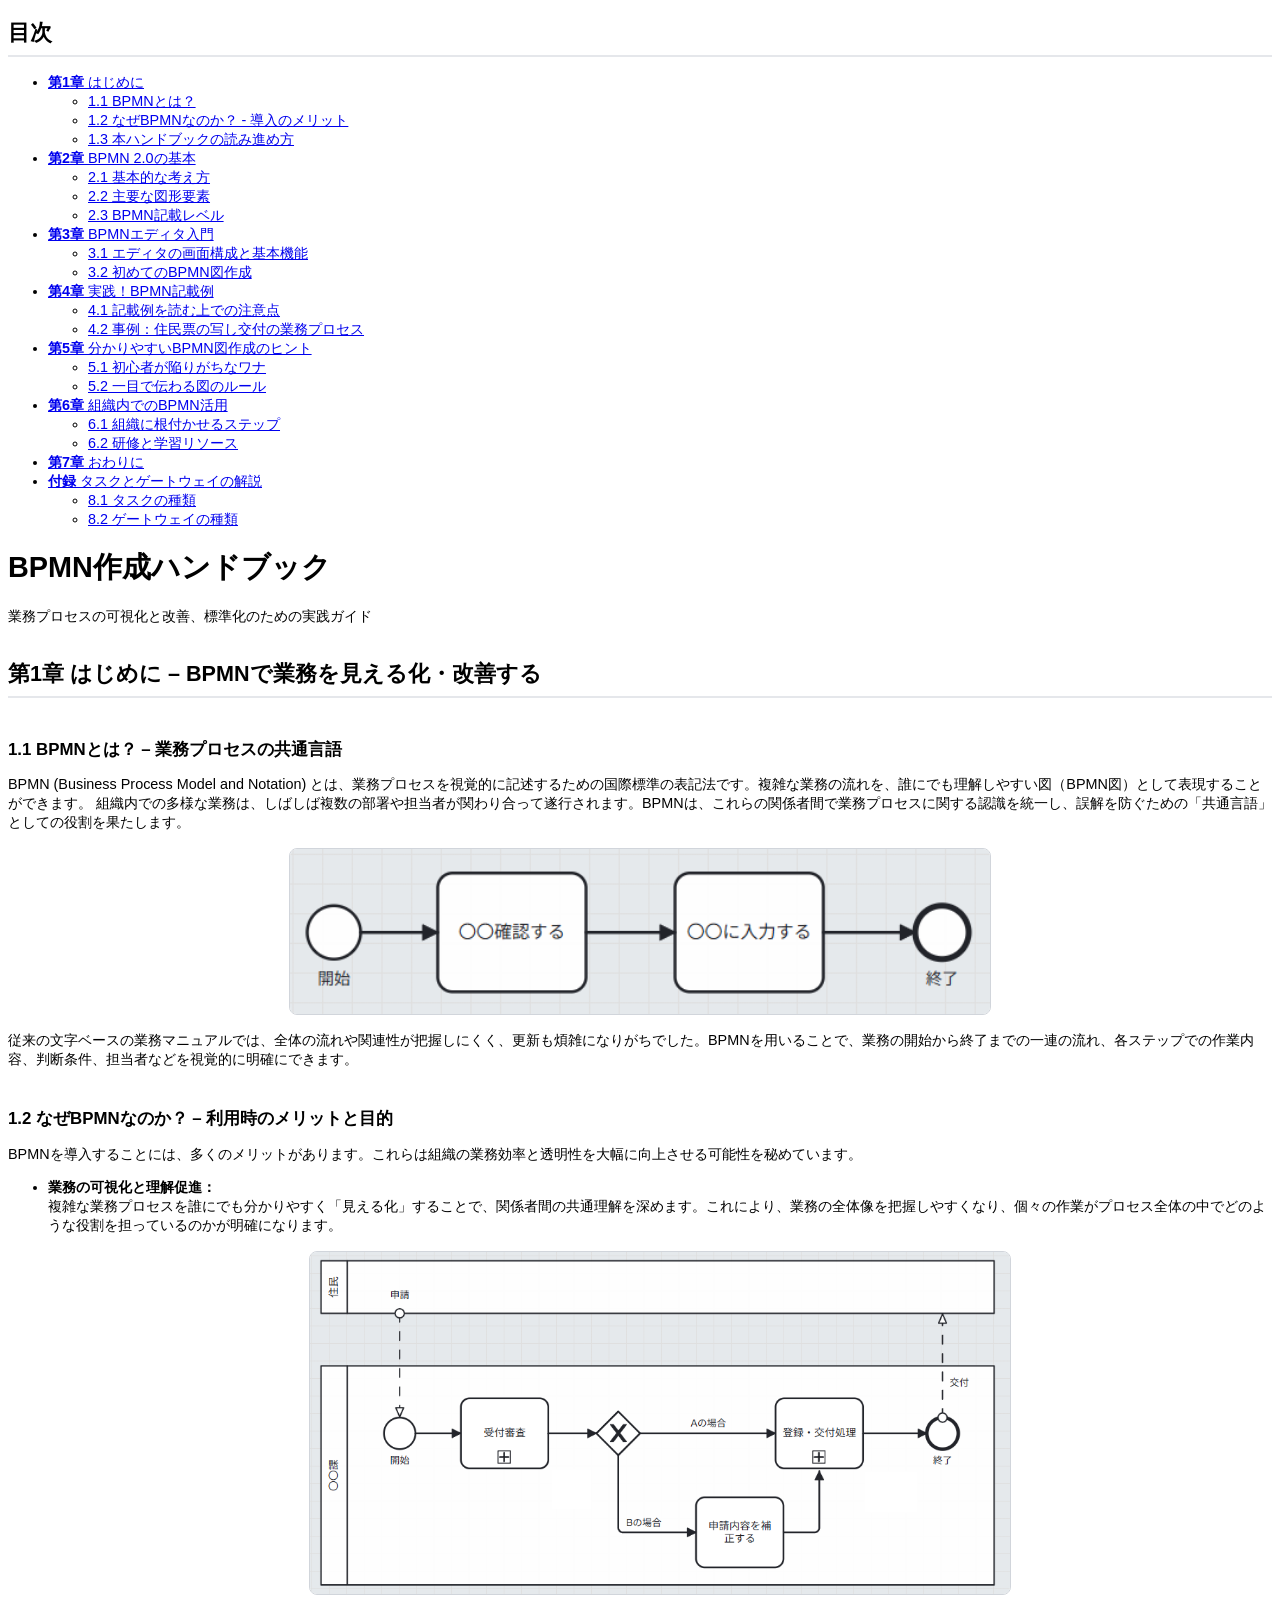
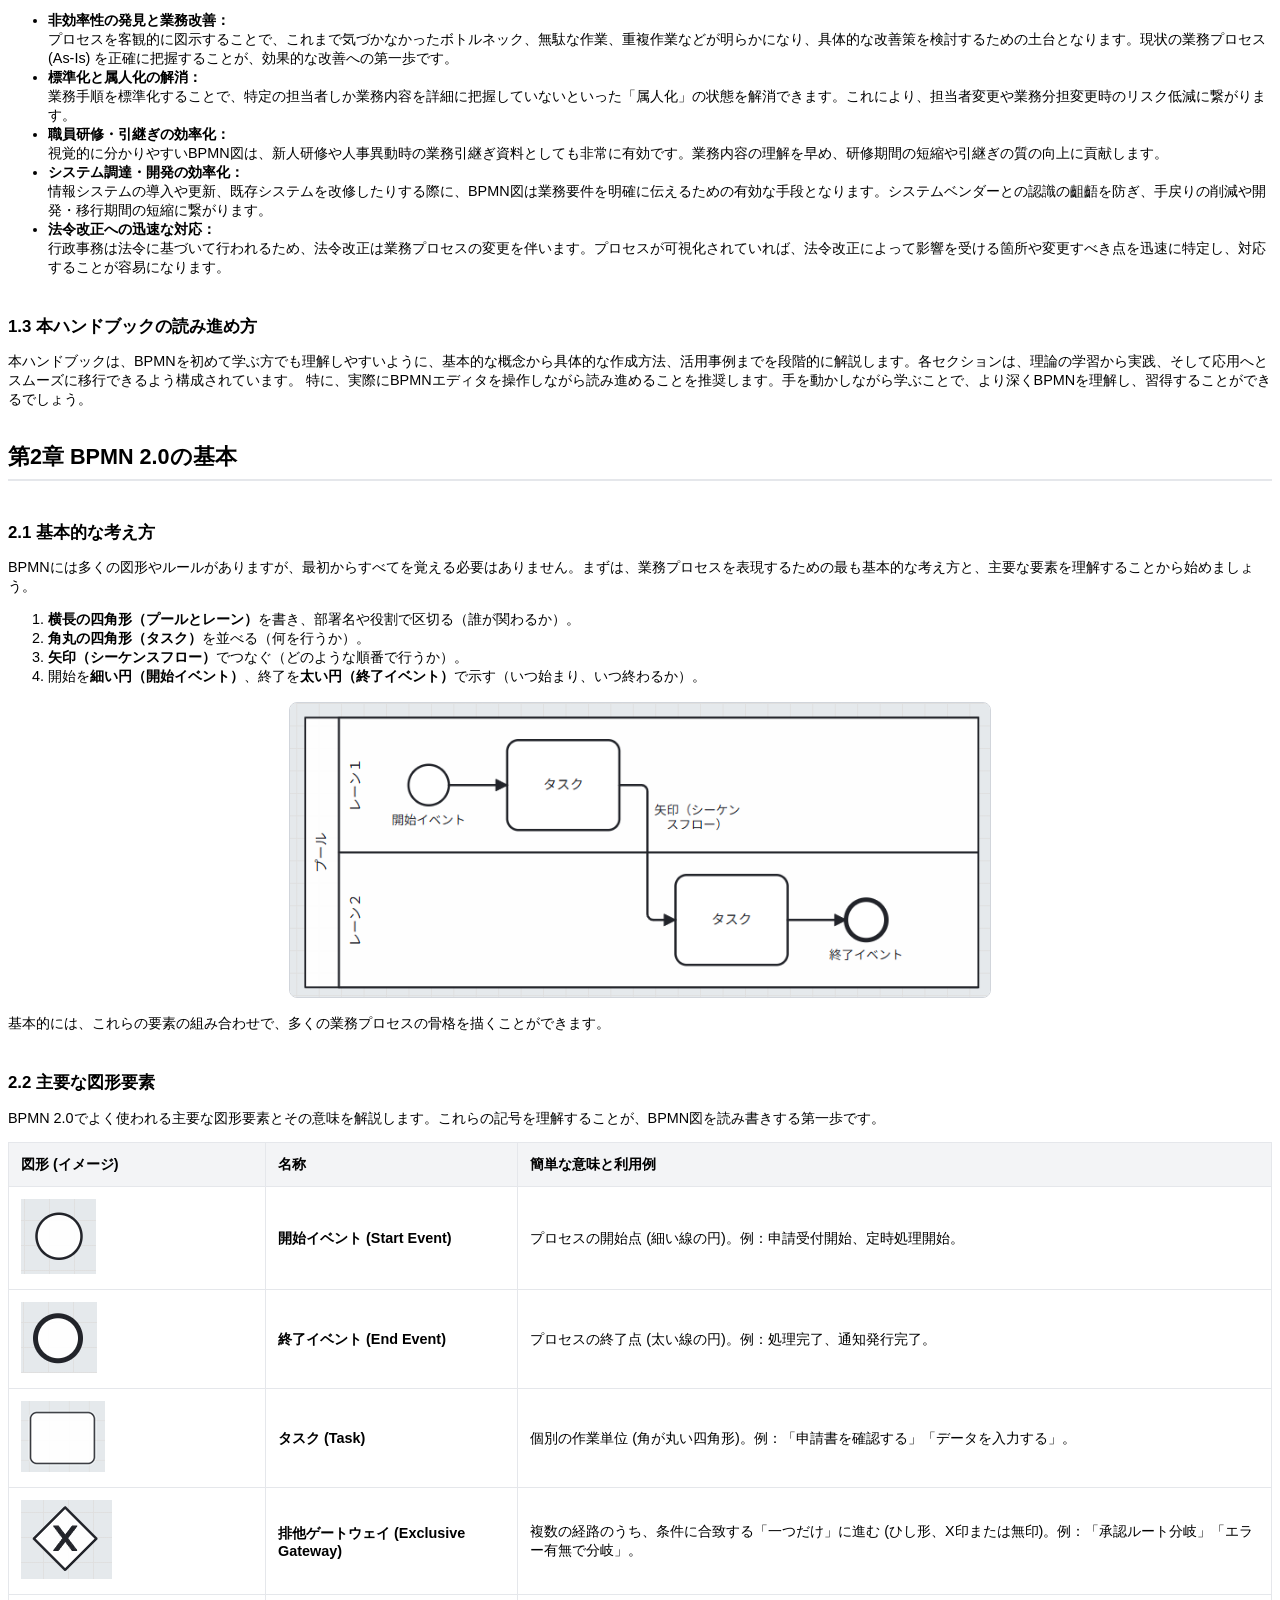
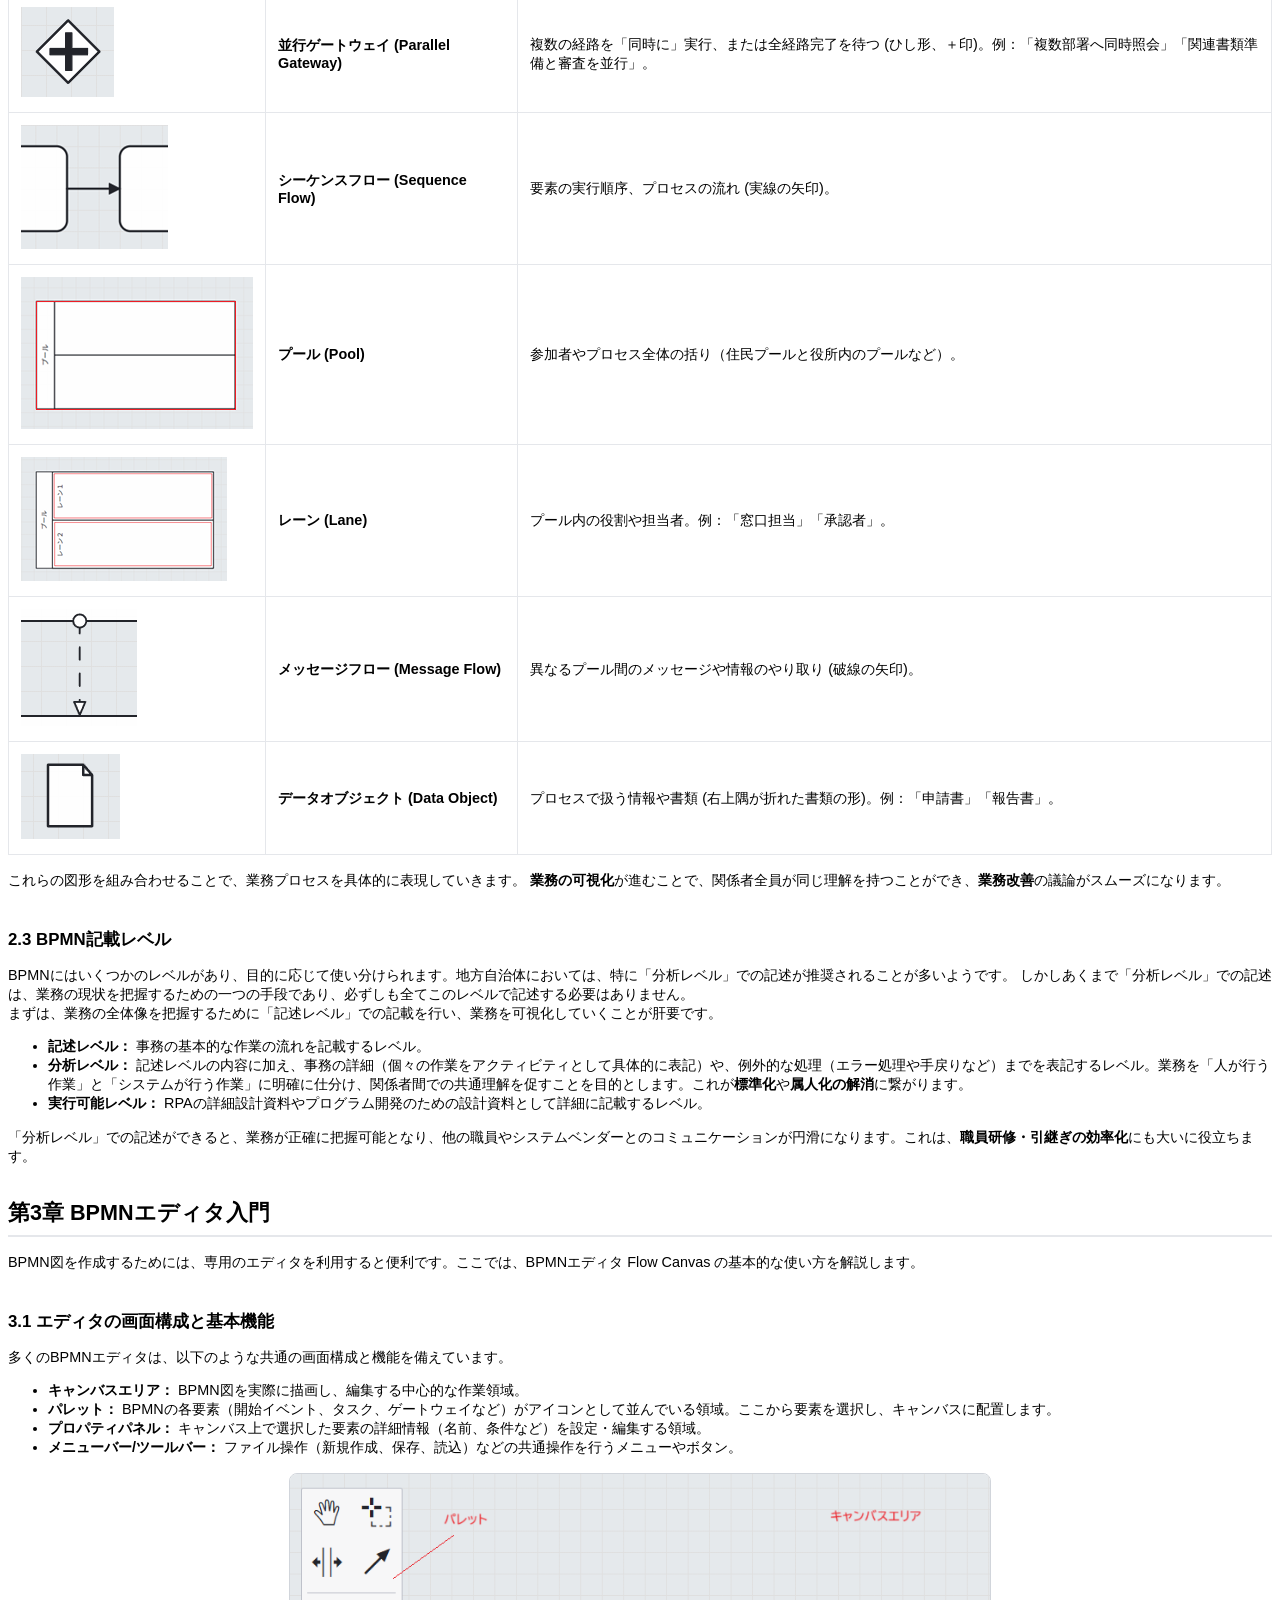
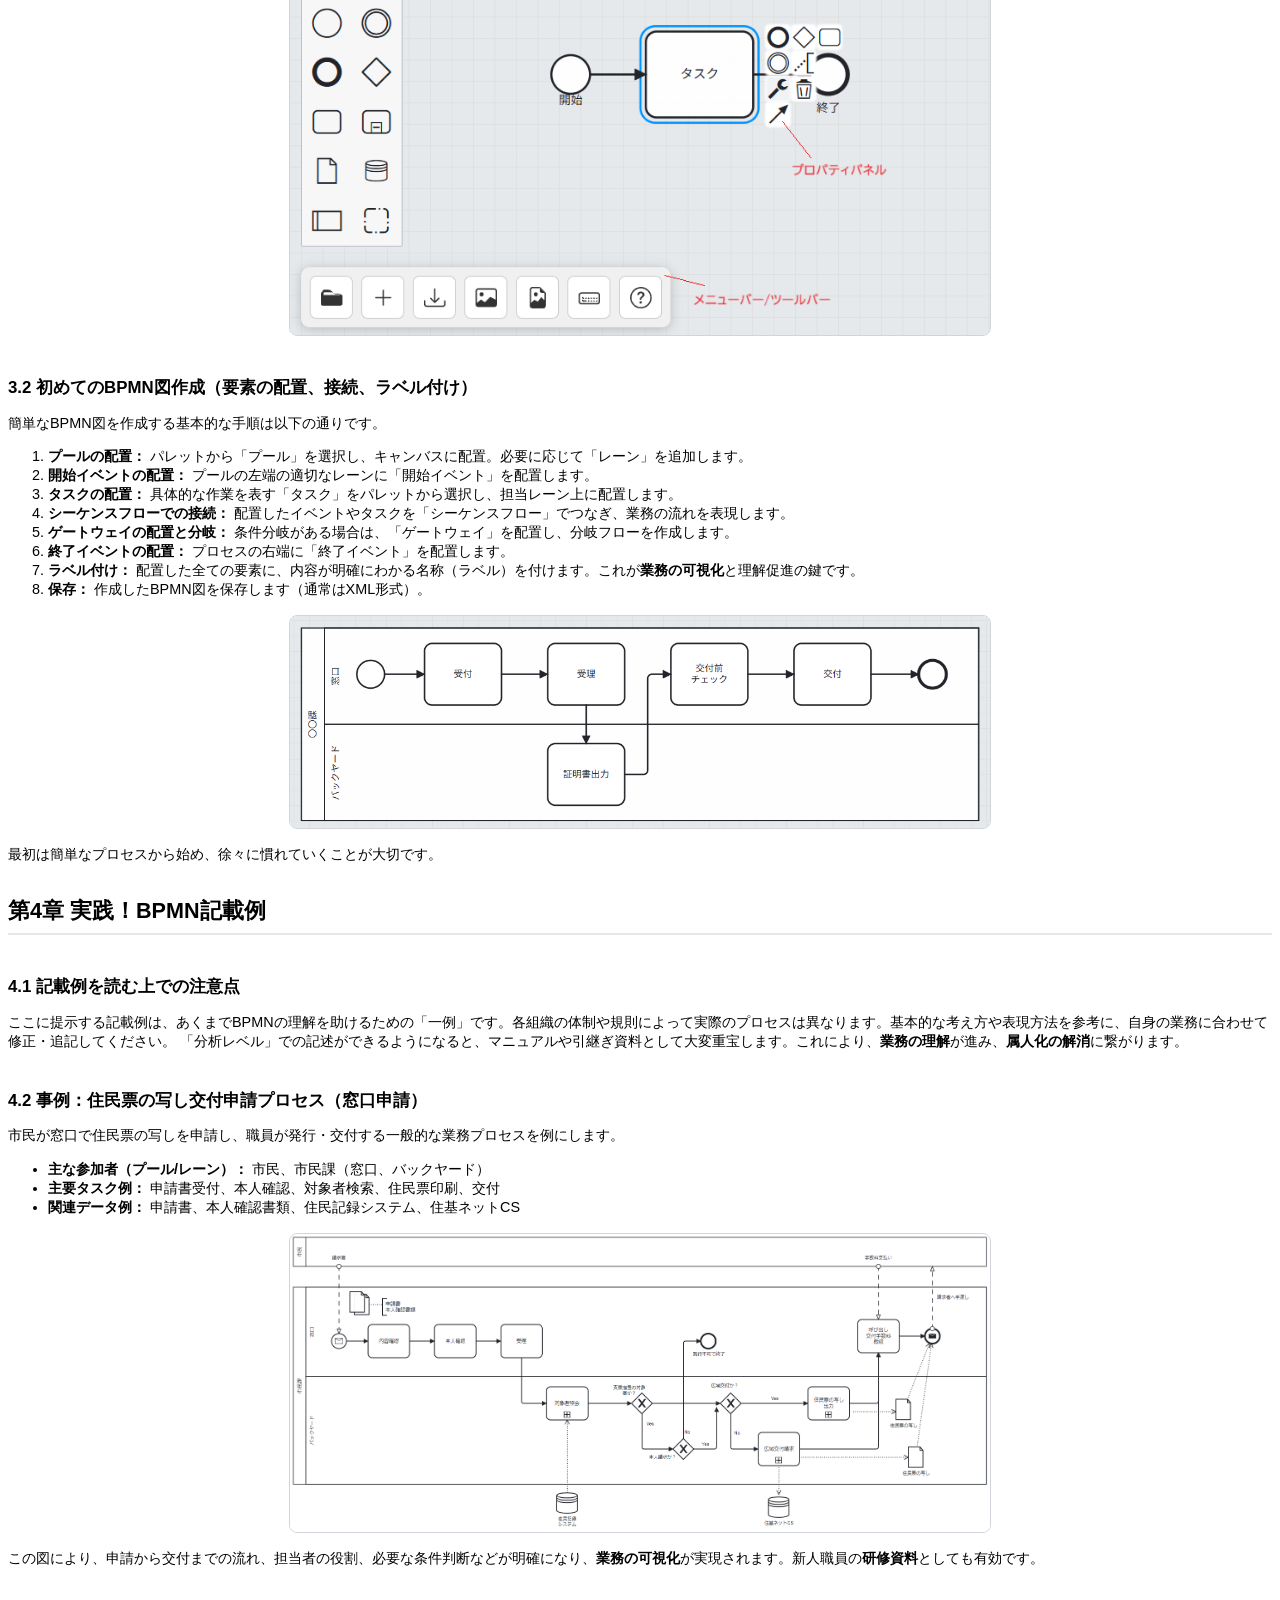
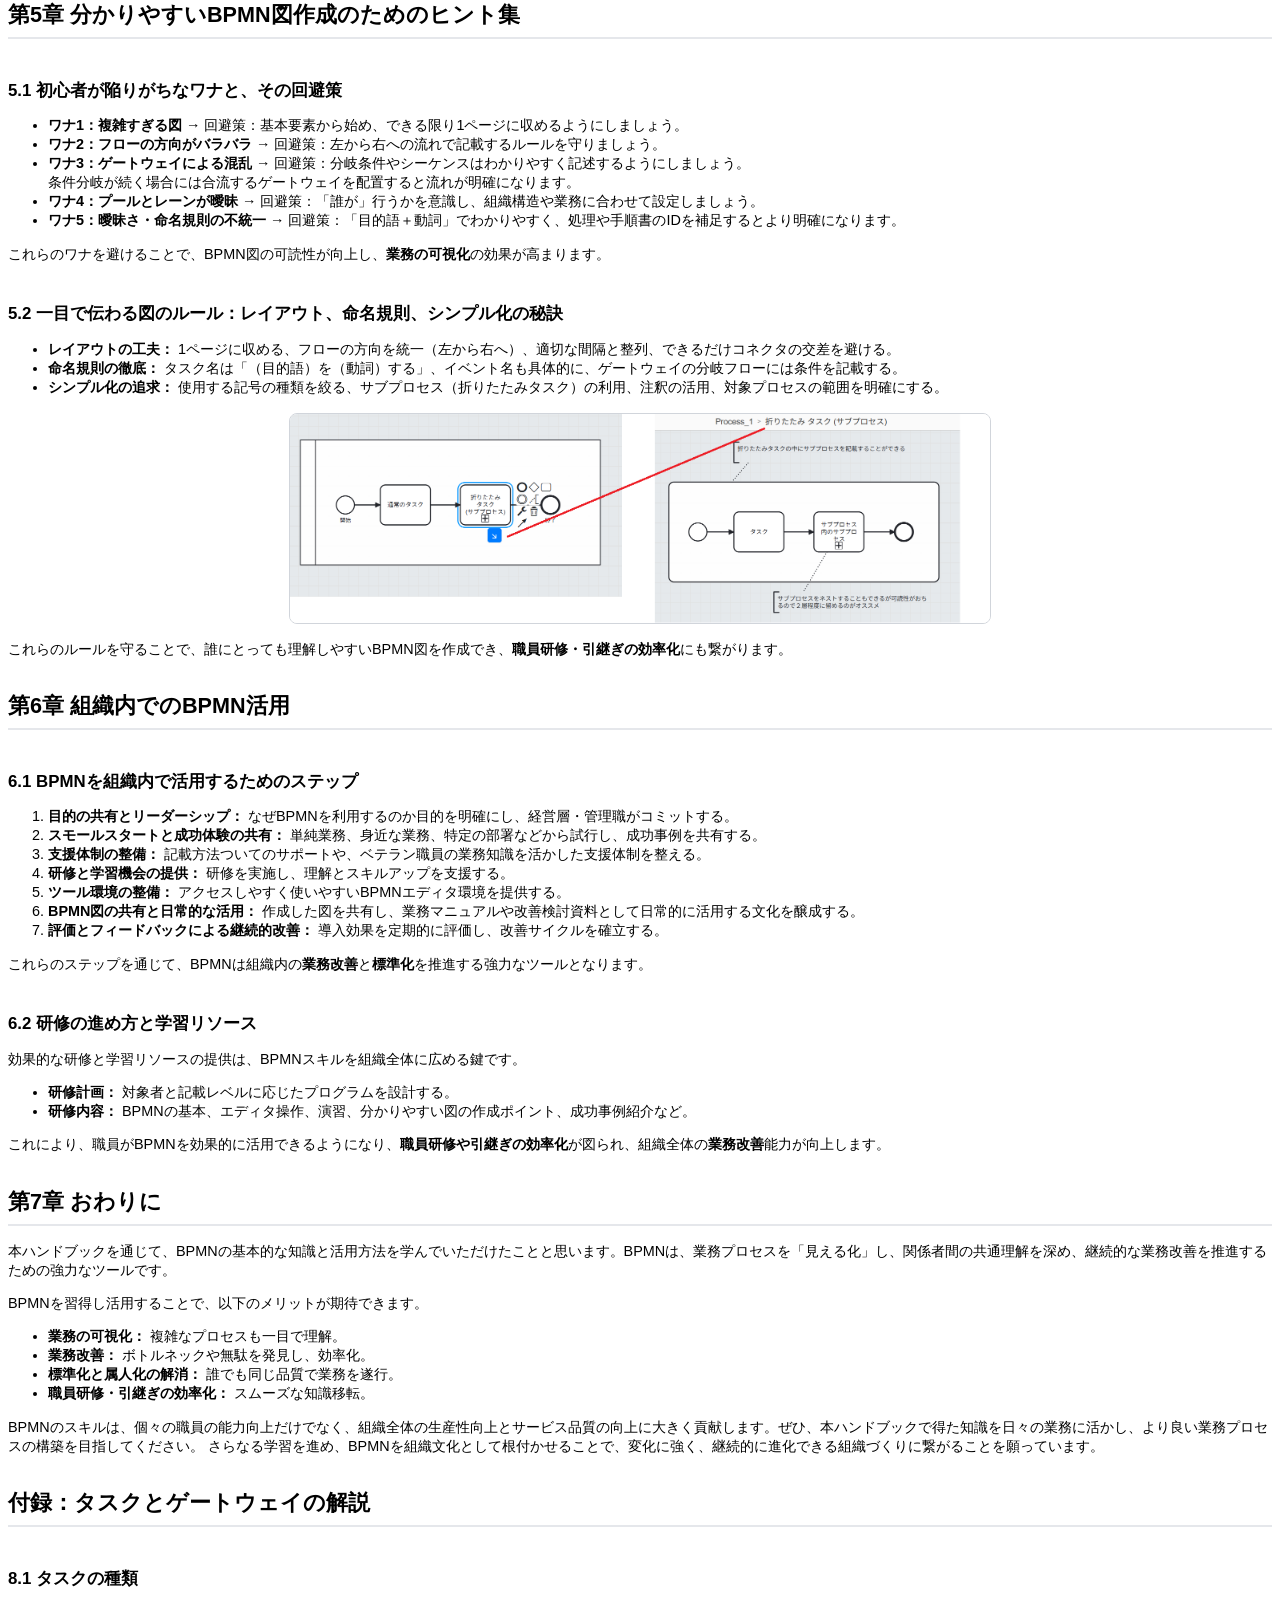
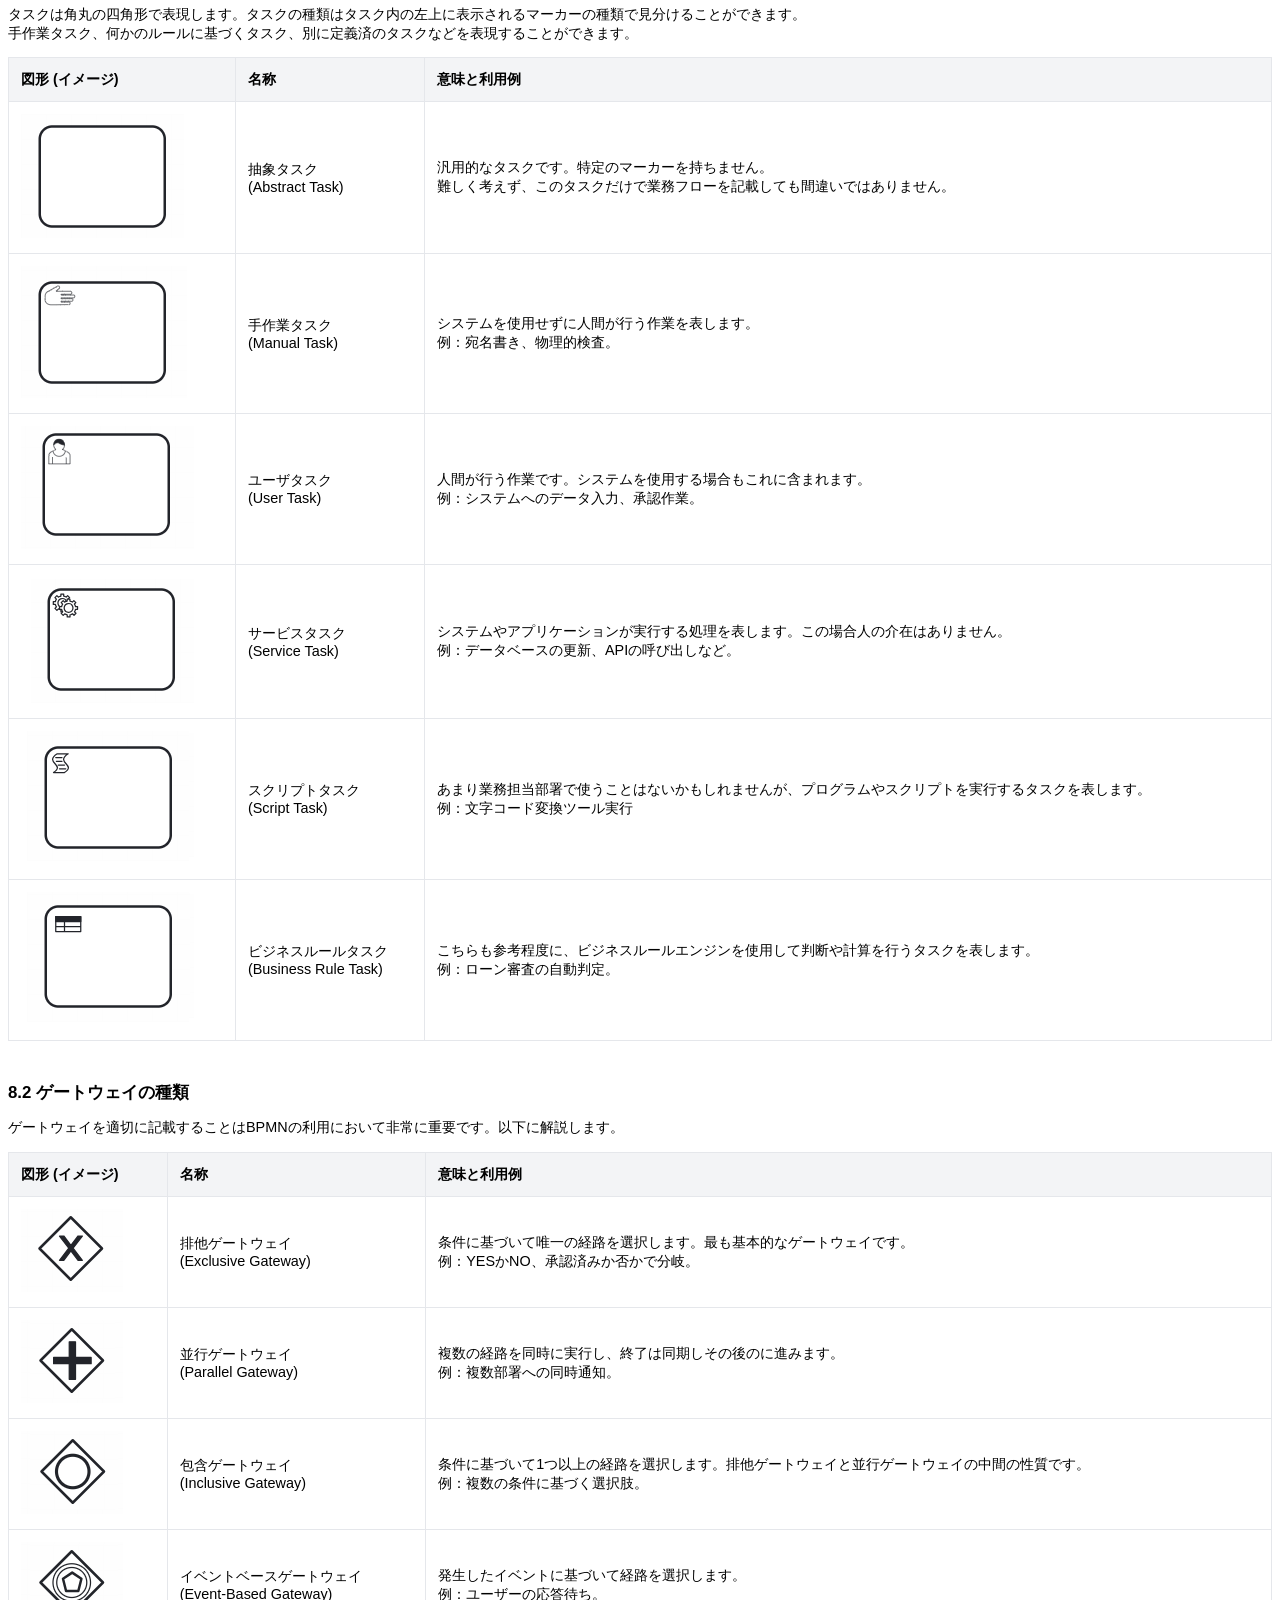
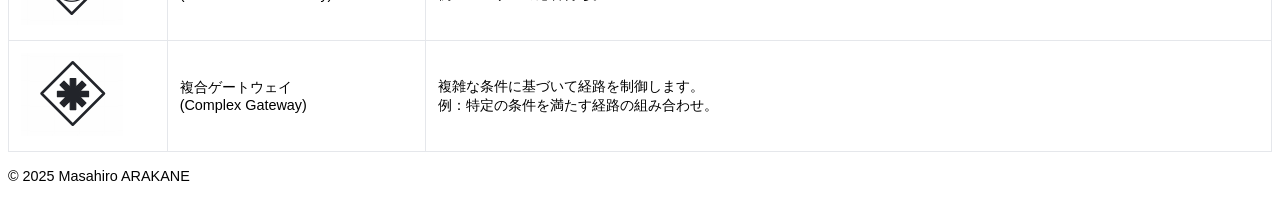
==== learn-bpmn.html @ e088ca93 "updated 画像追加" ====
<!DOCTYPE html>
<html lang="ja">
  <head>
    <meta charset="UTF-8" />
    <meta name="viewport" content="width=device-width, initial-scale=1.0" />
    <title>BPMN作成ハンドブック - 業務改善のための実践ガイド</title>
    <script src="./lib/tailwind.js"></script>
    <style>
      body {
        font-size: .9rem;
        font-family: "Inter", sans-serif;
        scroll-behavior: smooth;
      }
      .toc a {
        transition: all 0.3s ease;
      }
      .toc a:hover {
        color: #3b82f6; /* Tailwind blue-500 */
        transform: translateX(4px);
      }
      .content-section {
        padding-top: 60px; /* Adjust based on fixed header height if any */
        margin-top: -60px; /* Negative margin to offset padding for anchor links */
      }
      h2 {
        border-bottom: 2px solid #e5e7eb; /* Tailwind gray-200 */
        padding-bottom: 0.5rem;
        margin-bottom: 1rem;
      }
      h3 {
        margin-top: 1.5rem;
        margin-bottom: 0.75rem;
      }
      .bpmn-diagram {
        width: 100%;
        max-width: 700px;
        border: 1px solid #d1d5db; /* Tailwind gray-300 */
        border-radius: 0.5rem;
        margin: 1rem auto;
        display: block;
        background-color: #f9fafb; /* Tailwind gray-50 */
      }
      table {
        width: 100%;
        border-collapse: collapse;
        margin-bottom: 1rem;
      }
      th,
      td {
        border: 1px solid #e5e7eb; /* Tailwind gray-200 */
        padding: 0.75rem;
        text-align: left;
      }
      th {
        background-color: #f3f4f6; /* Tailwind gray-100 */
      }
      /* Responsive TOC for smaller screens */
      @media (max-width: 768px) {
        .toc-container {
          position: static;
          width: 100%;
          height: auto;
          max-height: 300px; /* Limit height on small screens */
          overflow-y: auto;
          margin-bottom: 1.5rem;
        }
        .main-content-container {
          margin-left: 0;
        }
        .flex-container {
          flex-direction: column;
        }
      }
    </style>
  </head>
  <body class="bg-gray-100 text-gray-800">
    <div class="flex flex-container min-h-screen">
      <nav
        class="toc-container w-full md:w-1/4 bg-white p-6 shadow-lg fixed top-0 left-0 h-full overflow-y-auto toc"
      >
        <h2 class="text-2xl font-semibold mb-6 text-blue-600">目次</h2>
        <ul class="space-y-2">
          <li>
            <a
              href="#section1"
              class="text-gray-700 hover:text-blue-500 block py-1"
              ><strong>第1章</strong> はじめに</a
            >
            <ul class="ml-4 mt-1 space-y-1">
              <li>
                <a
                  href="#section1-1"
                  class="text-sm text-gray-600 hover:text-blue-500 block py-0.5"
                  >1.1 BPMNとは？</a
                >
              </li>
              <li>
                <a
                  href="#section1-2"
                  class="text-sm text-gray-600 hover:text-blue-500 block py-0.5"
                  >1.2 なぜBPMNなのか？ - 導入のメリット</a
                >
              </li>
              <li>
                <a
                  href="#section1-3"
                  class="text-sm text-gray-600 hover:text-blue-500 block py-0.5"
                  >1.3 本ハンドブックの読み進め方</a
                >
              </li>
            </ul>
          </li>
          <li>
            <a
              href="#section2"
              class="text-gray-700 hover:text-blue-500 block py-1"
              ><strong>第2章</strong> BPMN 2.0の基本</a
            >
            <ul class="ml-4 mt-1 space-y-1">
              <li>
                <a
                  href="#section2-1"
                  class="text-sm text-gray-600 hover:text-blue-500 block py-0.5"
                  >2.1 基本的な考え方</a
                >
              </li>
              <li>
                <a
                  href="#section2-2"
                  class="text-sm text-gray-600 hover:text-blue-500 block py-0.5"
                  >2.2 主要な図形要素</a
                >
              </li>
              <li>
                <a
                  href="#section2-3"
                  class="text-sm text-gray-600 hover:text-blue-500 block py-0.5"
                  >2.3 BPMN記載レベル</a
                >
              </li>
            </ul>
          </li>
          <li>
            <a
              href="#section3"
              class="text-gray-700 hover:text-blue-500 block py-1"
              ><strong>第3章</strong> BPMNエディタ入門</a
            >
            <ul class="ml-4 mt-1 space-y-1">
              <li>
                <a
                  href="#section3-1"
                  class="text-sm text-gray-600 hover:text-blue-500 block py-0.5"
                  >3.1 エディタの画面構成と基本機能</a
                >
              </li>
              <li>
                <a
                  href="#section3-2"
                  class="text-sm text-gray-600 hover:text-blue-500 block py-0.5"
                  >3.2 初めてのBPMN図作成</a
                >
              </li>
            </ul>
          </li>
          <li>
            <a
              href="#section4"
              class="text-gray-700 hover:text-blue-500 block py-1"
              ><strong>第4章</strong> 実践！BPMN記載例</a
            >
            <ul class="ml-4 mt-1 space-y-1">
              <li>
                <a
                  href="#section4-1"
                  class="text-sm text-gray-600 hover:text-blue-500 block py-0.5"
                  >4.1 記載例を読む上での注意点</a
                >
              </li>
              <li>
                <a
                  href="#section4-2"
                  class="text-sm text-gray-600 hover:text-blue-500 block py-0.5"
                  >4.2 事例：住民票の写し交付の業務プロセス</a
                >
              </li>
            </ul>
          </li>
          <li>
            <a
              href="#section5"
              class="text-gray-700 hover:text-blue-500 block py-1"
              ><strong>第5章</strong> 分かりやすいBPMN図作成のヒント</a
            >
            <ul class="ml-4 mt-1 space-y-1">
              <li>
                <a
                  href="#section5-1"
                  class="text-sm text-gray-600 hover:text-blue-500 block py-0.5"
                  >5.1 初心者が陥りがちなワナ</a
                >
              </li>
              <li>
                <a
                  href="#section5-2"
                  class="text-sm text-gray-600 hover:text-blue-500 block py-0.5"
                  >5.2 一目で伝わる図のルール</a
                >
              </li>
            </ul>
          </li>
          <li>
            <a
              href="#section6"
              class="text-gray-700 hover:text-blue-500 block py-1"
              ><strong>第6章</strong> 組織内でのBPMN活用</a
            >
            <ul class="ml-4 mt-1 space-y-1">
              <li>
                <a
                  href="#section6-1"
                  class="text-sm text-gray-600 hover:text-blue-500 block py-0.5"
                  >6.1 組織に根付かせるステップ</a
                >
              </li>
              <li>
                <a
                  href="#section6-2"
                  class="text-sm text-gray-600 hover:text-blue-500 block py-0.5"
                  >6.2 研修と学習リソース</a
                >
              </li>
            </ul>
          </li>
          <li>
            <a
              href="#section7"
              class="text-gray-700 hover:text-blue-500 block py-1"
              ><strong>第7章</strong> おわりに</a
            >
          </li>
          <li>
            <a
              href="#section8"
              class="text-gray-700 hover:text-blue-500 block py-1"
              ><strong>付録</strong> タスクとゲートウェイの解説</a
            >
            <ul class="ml-4 mt-1 space-y-1">
              <li>
                <a
                  href="#section8-1"
                  class="text-sm text-gray-600 hover:text-blue-500 block py-0.5"
                  >8.1 タスクの種類</a
                >
              </li>
              <li>
                <a
                  href="#section8-2"
                  class="text-sm text-gray-600 hover:text-blue-500 block py-0.5"
                  >8.2 ゲートウェイの種類</a
                >
              </li>

          </li>
        </ul>
      </nav>

      <main
        class="main-content-container md:ml-[25%] flex-1 p-8 pt-10 md:pt-8 bg-gray-50"
      >
        <header class="mb-10">
          <h1 class="text-4xl font-bold text-blue-700">BPMN作成ハンドブック</h1>
          <p class="text-lg text-gray-600 mt-2">
            業務プロセスの可視化と改善、標準化のための実践ガイド
          </p>
        </header>

        <section id="section1" class="content-section mb-12">
          <h2 class="text-3xl font-semibold text-gray-700">
            第1章 はじめに – BPMNで業務を見える化・改善する
          </h2>
          <div id="section1-1" class="content-section mt-6">
            <h3 class="text-2xl font-medium text-gray-700">
              1.1 BPMNとは？ – 業務プロセスの共通言語
            </h3>
            <p class="mt-2 leading-relaxed">
              BPMN (Business Process Model and Notation)
              とは、業務プロセスを視覚的に記述するための国際標準の表記法です。複雑な業務の流れを、誰にでも理解しやすい図（BPMN図）として表現することができます。
              組織内での多様な業務は、しばしば複数の部署や担当者が関わり合って遂行されます。BPMNは、これらの関係者間で業務プロセスに関する認識を統一し、誤解を防ぐための「共通言語」としての役割を果たします。
            </p>
            <img
              src="./images/1.1.png"
              alt="BPMNの概念図"
              class="bpmn-diagram my-4"
            />
            <p class="mt-2 leading-relaxed">
              従来の文字ベースの業務マニュアルでは、全体の流れや関連性が把握しにくく、更新も煩雑になりがちでした。BPMNを用いることで、業務の開始から終了までの一連の流れ、各ステップでの作業内容、判断条件、担当者などを視覚的に明確にできます。
            </p>
          </div>

          <div id="section1-2" class="content-section mt-8">
            <h3 class="text-2xl font-medium text-gray-700">
              1.2 なぜBPMNなのか？ – 利用時のメリットと目的
            </h3>
            <p class="mt-2 leading-relaxed">
              BPMNを導入することには、多くのメリットがあります。これらは組織の業務効率と透明性を大幅に向上させる可能性を秘めています。
            </p>
            <ul class="list-disc list-inside mt-4 space-y-3 pl-4">
              <li>
                <strong class="text-blue-600">業務の可視化と理解促進：</strong
                ><br />
                複雑な業務プロセスを誰にでも分かりやすく「見える化」することで、関係者間の共通理解を深めます。これにより、業務の全体像を把握しやすくなり、個々の作業がプロセス全体の中でどのような役割を担っているのかが明確になります。
                <img
                  src="./images/1.2.png"
                  alt="業務の可視化イメージ図"
                  class="bpmn-diagram my-3"
                />
              </li>
              <li>
                <strong class="text-blue-600">非効率性の発見と業務改善：</strong
                ><br />
                プロセスを客観的に図示することで、これまで気づかなかったボトルネック、無駄な作業、重複作業などが明らかになり、具体的な改善策を検討するための土台となります。現状の業務プロセス
                (As-Is) を正確に把握することが、効果的な改善への第一歩です。
              </li>
              <li>
                <strong class="text-blue-600">標準化と属人化の解消：</strong
                ><br />
                業務手順を標準化することで、特定の担当者しか業務内容を詳細に把握していないといった「属人化」の状態を解消できます。これにより、担当者変更や業務分担変更時のリスク低減に繋がります。
              </li>
              <li>
                <strong class="text-blue-600">職員研修・引継ぎの効率化：</strong
                ><br />
                視覚的に分かりやすいBPMN図は、新人研修や人事異動時の業務引継ぎ資料としても非常に有効です。業務内容の理解を早め、研修期間の短縮や引継ぎの質の向上に貢献します。
              </li>
              <li>
                <strong class="text-blue-600"
                  >システム調達・開発の効率化：</strong
                ><br />
                情報システムの導入や更新、既存システムを改修したりする際に、BPMN図は業務要件を明確に伝えるための有効な手段となります。システムベンダーとの認識の齟齬を防ぎ、手戻りの削減や開発・移行期間の短縮に繋がります。
              </li>
              <li>
                <strong class="text-blue-600">法令改正への迅速な対応：</strong
                ><br />
                行政事務は法令に基づいて行われるため、法令改正は業務プロセスの変更を伴います。プロセスが可視化されていれば、法令改正によって影響を受ける箇所や変更すべき点を迅速に特定し、対応することが容易になります。
              </li>
            </ul>
          </div>

          <div id="section1-3" class="content-section mt-8">
            <h3 class="text-2xl font-medium text-gray-700">
              1.3 本ハンドブックの読み進め方
            </h3>
            <p class="mt-2 leading-relaxed">
              本ハンドブックは、BPMNを初めて学ぶ方でも理解しやすいように、基本的な概念から具体的な作成方法、活用事例までを段階的に解説します。各セクションは、理論の学習から実践、そして応用へとスムーズに移行できるよう構成されています。
              特に、実際にBPMNエディタを操作しながら読み進めることを推奨します。手を動かしながら学ぶことで、より深くBPMNを理解し、習得することができるでしょう。
            </p>
          </div>
        </section>

        <section id="section2" class="content-section mb-12">
          <h2 class="text-3xl font-semibold text-gray-700">
            第2章 BPMN 2.0の基本
          </h2>
          <div id="section2-1" class="content-section mt-6">
            <h3 class="text-2xl font-medium text-gray-700">
              2.1 基本的な考え方
            </h3>
            <p class="mt-2 leading-relaxed">
              BPMNには多くの図形やルールがありますが、最初からすべてを覚える必要はありません。まずは、業務プロセスを表現するための最も基本的な考え方と、主要な要素を理解することから始めましょう。
            </p>
            <ol class="list-decimal list-inside mt-4 space-y-2 pl-4">
              <li>
                <strong>横長の四角形（プールとレーン）</strong
                >を書き、部署名や役割で区切る（誰が関わるか）。
              </li>
              <li>
                <strong>角丸の四角形（タスク）</strong>を並べる（何を行うか）。
              </li>
              <li>
                <strong>矢印（シーケンスフロー）</strong
                >でつなぐ（どのような順番で行うか）。
              </li>
              <li>
                開始を<strong>細い円（開始イベント）</strong>、終了を<strong>太い円（終了イベント）</strong>で示す（いつ始まり、いつ終わるか）。
              </li>
            </ol>
            <img
              src="./images/2.1.png"
              alt="BPMN基本4要素"
              class="bpmn-diagram my-4"
            />
            <p class="mt-2 leading-relaxed">
              基本的には、これらの要素の組み合わせで、多くの業務プロセスの骨格を描くことができます。
            </p>
          </div>

          <div id="section2-2" class="content-section mt-8">
            <h3 class="text-2xl font-medium text-gray-700">
              2.2 主要な図形要素
            </h3>
            <p class="mt-2 leading-relaxed">
              BPMN
              2.0でよく使われる主要な図形要素とその意味を解説します。これらの記号を理解することが、BPMN図を読み書きする第一歩です。
            </p>
            <div class="overflow-x-auto mt-4">
              <table class="min-w-full">
                <thead class="bg-gray-200">
                  <tr>
                    <th class="px-4 py-2 text-left">図形 (イメージ)</th>
                    <th class="px-4 py-2 text-left">名称</th>
                    <th class="px-4 py-2 text-left">簡単な意味と利用例</th>
                  </tr>
                </thead>
                <tbody>
                  <tr>
                    <td class="border px-4 py-2">
                      <img src="./images/2.2_start.png" alt="開始イベント" />
                    </td>
                    <td class="border px-4 py-2">
                      <strong>開始イベント (Start Event)</strong>
                    </td>
                    <td class="border px-4 py-2">
                      プロセスの開始点
                      (細い線の円)。例：申請受付開始、定時処理開始。
                    </td>
                  </tr>
                  <tr>
                    <td class="border px-4 py-2">
                      <img src="./images/2.2_end.png" alt="終了イベント" />
                    </td>
                    <td class="border px-4 py-2">
                      <strong>終了イベント (End Event)</strong>
                    </td>
                    <td class="border px-4 py-2">
                      プロセスの終了点
                      (太い線の円)。例：処理完了、通知発行完了。
                    </td>
                  </tr>
                  <tr>
                    <td class="border px-4 py-2">
                      <img src="./images/2.2_task.png" alt="タスク" />
                    </td>
                    <td class="border px-4 py-2">
                      <strong>タスク (Task)</strong>
                    </td>
                    <td class="border px-4 py-2">
                      個別の作業単位
                      (角が丸い四角形)。例：「申請書を確認する」「データを入力する」。
                    </td>
                  </tr>
                  <tr>
                    <td class="border px-4 py-2">
                      <img
                        src="./images/2.2_xor.png"
                        alt="排他的ゲートウェイ"
                      />
                    </td>
                    <td class="border px-4 py-2">
                      <strong>排他ゲートウェイ (Exclusive Gateway)</strong>
                    </td>
                    <td class="border px-4 py-2">
                      複数の経路のうち、条件に合致する「一つだけ」に進む
                      (ひし形、X印または無印)。例：「承認ルート分岐」「エラー有無で分岐」。
                    </td>
                  </tr>
                  <tr>
                    <td class="border px-4 py-2">
                      <img src="./images/2.2_and.png" alt="並行ゲートウェイ" />
                    </td>
                    <td class="border px-4 py-2">
                      <strong>並行ゲートウェイ (Parallel Gateway)</strong>
                    </td>
                    <td class="border px-4 py-2">
                      複数の経路を「同時に」実行、または全経路完了を待つ
                      (ひし形、＋印)。例：「複数部署へ同時照会」「関連書類準備と審査を並行」。
                    </td>
                  </tr>
                  <tr>
                    <td class="border px-4 py-2">
                      <img
                        src="./images/2.2_arrow.png"
                        alt="シーケンスフロー"
                      />
                    </td>
                    <td class="border px-4 py-2">
                      <strong>シーケンスフロー (Sequence Flow)</strong>
                    </td>
                    <td class="border px-4 py-2">
                      要素の実行順序、プロセスの流れ (実線の矢印)。
                    </td>
                  </tr>
                  <tr>
                    <td class="border px-4 py-2">
                      <img src="./images/2.2_pool.png" alt="プール" />
                    </td>
                    <td class="border px-4 py-2">
                      <strong>プール (Pool)</strong>
                    </td>
                    <td class="border px-4 py-2">
                      参加者やプロセス全体の括り（住民プールと役所内のプールなど）。
                    </td>
                  </tr>
                  <tr>
                    <td class="border px-4 py-2">
                      <img src="./images/2.2_lane.png" alt="レーン" />
                    </td>
                    <td class="border px-4 py-2">
                      <strong>レーン (Lane)</strong>
                    </td>
                    <td class="border px-4 py-2">
                      プール内の役割や担当者。例：「窓口担当」「承認者」。
                    </td>
                  </tr>
                  <tr>
                    <td class="border px-4 py-2">
                      <img
                        src="./images/2.2_message-flow.png"
                        alt="メッセージフロー"
                      />
                    </td>
                    <td class="border px-4 py-2">
                      <strong>メッセージフロー (Message Flow)</strong>
                    </td>
                    <td class="border px-4 py-2">
                      異なるプール間のメッセージや情報のやり取り (破線の矢印)。
                    </td>
                  </tr>

                  <tr>
                    <td class="border px-4 py-2">
                      <img
                        src="./images/2.2_data-object.png"
                        alt="データオブジェクト"
                      />
                    </td>
                    <td class="border px-4 py-2">
                      <strong>データオブジェクト (Data Object)</strong>
                    </td>
                    <td class="border px-4 py-2">
                      プロセスで扱う情報や書類
                      (右上隅が折れた書類の形)。例：「申請書」「報告書」。
                    </td>
                  </tr>
                </tbody>
              </table>
            </div>
            <p class="mt-2 leading-relaxed">
              これらの図形を組み合わせることで、業務プロセスを具体的に表現していきます。
              <strong class="text-red-600">業務の可視化</strong
              >が進むことで、関係者全員が同じ理解を持つことができ、<strong
                class="text-red-600"
                >業務改善</strong
              >の議論がスムーズになります。
            </p>
          </div>
          <div id="section2-3" class="content-section mt-8">
            <h3 class="text-2xl font-medium text-gray-700">
              2.3 BPMN記載レベル
            </h3>
            <p class="mt-2 leading-relaxed">
              BPMNにはいくつかのレベルがあり、目的に応じて使い分けられます。地方自治体においては、特に「分析レベル」での記述が推奨されることが多いようです。
              しかしあくまで「分析レベル」での記述は、業務の現状を把握するための一つの手段であり、必ずしも全てこのレベルで記述する必要はありません。<br />
              まずは、業務の全体像を把握するために「記述レベル」での記載を行い、業務を可視化していくことが肝要です。
            </p>
            <ul class="list-disc list-inside mt-4 space-y-2 pl-4">
              <li>
                <strong>記述レベル：</strong>
                事務の基本的な作業の流れを記載するレベル。
              </li>
              <li>
                <strong>分析レベル：</strong>
                記述レベルの内容に加え、事務の詳細（個々の作業をアクティビティとして具体的に表記）や、例外的な処理（エラー処理や手戻りなど）までを表記するレベル。業務を「人が行う作業」と「システムが行う作業」に明確に仕分け、関係者間での共通理解を促すことを目的とします。これが<strong
                  class="text-red-600"
                  >標準化</strong
                >や<strong class="text-red-600">属人化の解消</strong
                >に繋がります。
              </li>
              <li>
                <strong>実行可能レベル：</strong>
                RPAの詳細設計資料やプログラム開発のための設計資料として詳細に記載するレベル。
              </li>
            </ul>
            <p class="mt-2 leading-relaxed">
              「分析レベル」での記述ができると、業務が正確に把握可能となり、他の職員やシステムベンダーとのコミュニケーションが円滑になります。これは、<strong
                class="text-red-600"
                >職員研修・引継ぎの効率化</strong
              >にも大いに役立ちます。<br />
            </p>
          </div>
        </section>

        <section id="section3" class="content-section mb-12">
          <h2 class="text-3xl font-semibold text-gray-700">
            第3章 BPMNエディタ入門
          </h2>
          <p class="mt-2 leading-relaxed">
            BPMN図を作成するためには、専用のエディタを利用すると便利です。ここでは、BPMNエディタ
            Flow Canvas の基本的な使い方を解説します。
          </p>
          <div id="section3-1" class="content-section mt-6">
            <h3 class="text-2xl font-medium text-gray-700">
              3.1 エディタの画面構成と基本機能
            </h3>
            <p class="mt-2 leading-relaxed">
              多くのBPMNエディタは、以下のような共通の画面構成と機能を備えています。
            </p>
            <ul class="list-disc list-inside mt-4 space-y-2 pl-4">
              <li>
                <strong>キャンバスエリア：</strong>
                BPMN図を実際に描画し、編集する中心的な作業領域。
              </li>
              <li>
                <strong>パレット：</strong>
                BPMNの各要素（開始イベント、タスク、ゲートウェイなど）がアイコンとして並んでいる領域。ここから要素を選択し、キャンバスに配置します。
              </li>
              <li>
                <strong>プロパティパネル：</strong>
                キャンバス上で選択した要素の詳細情報（名前、条件など）を設定・編集する領域。
              </li>
              <li>
                <strong>メニューバー/ツールバー：</strong>
                ファイル操作（新規作成、保存、読込）などの共通操作を行うメニューやボタン。
              </li>
            </ul>
            <img
              src="./images/3.1.png"
              alt="BPMNエディタ画面構成例"
              class="bpmn-diagram my-4"
            />
          </div>

          <div id="section3-2" class="content-section mt-8">
            <h3 class="text-2xl font-medium text-gray-700">
              3.2 初めてのBPMN図作成（要素の配置、接続、ラベル付け）
            </h3>
            <p class="mt-2 leading-relaxed">
              簡単なBPMN図を作成する基本的な手順は以下の通りです。
            </p>
            <ol class="list-decimal list-inside mt-4 space-y-3 pl-4">
              <li>
                <strong>プールの配置：</strong>
                パレットから「プール」を選択し、キャンバスに配置。必要に応じて「レーン」を追加します。
              </li>
              <li>
                <strong>開始イベントの配置：</strong>
                プールの左端の適切なレーンに「開始イベント」を配置します。
              </li>
              <li>
                <strong>タスクの配置：</strong>
                具体的な作業を表す「タスク」をパレットから選択し、担当レーン上に配置します。
              </li>
              <li>
                <strong>シーケンスフローでの接続：</strong>
                配置したイベントやタスクを「シーケンスフロー」でつなぎ、業務の流れを表現します。
              </li>
              <li>
                <strong>ゲートウェイの配置と分岐：</strong>
                条件分岐がある場合は、「ゲートウェイ」を配置し、分岐フローを作成します。
              </li>
              <li>
                <strong>終了イベントの配置：</strong>
                プロセスの右端に「終了イベント」を配置します。
              </li>
              <li>
                <strong>ラベル付け：</strong>
                配置した全ての要素に、内容が明確にわかる名称（ラベル）を付けます。これが<strong
                  class="text-red-600"
                  >業務の可視化</strong
                >と理解促進の鍵です。
              </li>
              <li>
                <strong>保存：</strong>
                作成したBPMN図を保存します（通常はXML形式）。
              </li>
            </ol>
            <img
              src="./images/3.2.png"
              alt="BPMN図作成ステップ"
              class="bpmn-diagram my-4"
            />
            <p class="mt-2 leading-relaxed">
              最初は簡単なプロセスから始め、徐々に慣れていくことが大切です。
            </p>
          </div>
        </section>

        <section id="section4" class="content-section mb-12">
          <h2 class="text-3xl font-semibold text-gray-700">
            第4章 実践！BPMN記載例
          </h2>
          <div id="section4-1" class="content-section mt-6">
            <h3 class="text-2xl font-medium text-gray-700">
              4.1 記載例を読む上での注意点
            </h3>
            <p class="mt-2 leading-relaxed">
              ここに提示する記載例は、あくまでBPMNの理解を助けるための「一例」です。各組織の体制や規則によって実際のプロセスは異なります。基本的な考え方や表現方法を参考に、自身の業務に合わせて修正・追記してください。
              「分析レベル」での記述ができるようになると、マニュアルや引継ぎ資料として大変重宝します。これにより、<strong
                class="text-red-600"
                >業務の理解</strong
              >が進み、<strong class="text-red-600">属人化の解消</strong
              >に繋がります。
            </p>
          </div>
          <div id="section4-2" class="content-section mt-8">
            <h3 class="text-2xl font-medium text-gray-700">
              4.2 事例：住民票の写し交付申請プロセス（窓口申請）
            </h3>
            <p class="mt-2 leading-relaxed">
              市民が窓口で住民票の写しを申請し、職員が発行・交付する一般的な業務プロセスを例にします。
            </p>
            <ul class="list-disc list-inside mt-2 pl-4">
              <li>
                <strong>主な参加者（プール/レーン）：</strong>
                市民、市民課（窓口、バックヤード）
              </li>
              <li>
                <strong>主要タスク例：</strong>
                申請書受付、本人確認、対象者検索、住民票印刷、交付
              </li>
              <li>
                <strong>関連データ例：</strong>
                申請書、本人確認書類、住民記録システム、住基ネットCS
              </li>
            </ul>
            <a href="./images/4.2.png" target="_blank">
              <img
                src="./images/4.2.png"
                alt="BPMN図：住民票交付申請プロセス"
                class="bpmn-diagram my-4"
              />
            </a>
            <p class="mt-2 leading-relaxed">
              この図により、申請から交付までの流れ、担当者の役割、必要な条件判断などが明確になり、<strong
                class="text-red-600"
                >業務の可視化</strong
              >が実現されます。新人職員の<strong class="text-red-600"
                >研修資料</strong
              >としても有効です。
            </p>
          </div>
        </section>

        <section id="section5" class="content-section mb-12">
          <h2 class="text-3xl font-semibold text-gray-700">
            第5章 分かりやすいBPMN図作成のためのヒント集
          </h2>
          <div id="section5-1" class="content-section mt-6">
            <h3 class="text-2xl font-medium text-gray-700">
              5.1 初心者が陥りがちなワナと、その回避策
            </h3>
            <ul class="list-disc list-inside mt-4 space-y-3 pl-4">
              <li>
                <strong>ワナ1：複雑すぎる図</strong> →
                回避策：基本要素から始め、できる限り1ページに収めるようにしましょう。
              </li>
              <li>
                <strong>ワナ2：フローの方向がバラバラ</strong> →
                回避策：左から右への流れで記載するルールを守りましょう。
              </li>
              <li>
                <strong>ワナ3：ゲートウェイによる混乱</strong> →
                回避策：分岐条件やシーケンスはわかりやすく記述するようにしましょう。<br>条件分岐が続く場合には合流するゲートウェイを配置すると流れが明確になります。
              </li>
              <li>
                <strong>ワナ4：プールとレーンが曖昧</strong> →
                回避策：「誰が」行うかを意識し、組織構造や業務に合わせて設定しましょう。
              </li>
              <li>
                <strong>ワナ5：曖昧さ・命名規則の不統一</strong> →
                回避策：「目的語＋動詞」でわかりやすく、処理や手順書のIDを補足するとより明確になります。
              </li>
            </ul>
            <p class="mt-2 leading-relaxed">
              これらのワナを避けることで、BPMN図の可読性が向上し、<strong
                class="text-red-600"
                >業務の可視化</strong
              >の効果が高まります。
            </p>
          </div>

          <div id="section5-2" class="content-section mt-8">
            <h3 class="text-2xl font-medium text-gray-700">
              5.2 一目で伝わる図のルール：レイアウト、命名規則、シンプル化の秘訣
            </h3>
            <ul class="list-disc list-inside mt-4 space-y-3 pl-4">
              <li>
                <strong>レイアウトの工夫：</strong>
                1ページに収める、フローの方向を統一（左から右へ）、適切な間隔と整列、できるだけコネクタの交差を避ける。
              </li>
              <li>
                <strong>命名規則の徹底：</strong>
                タスク名は「（目的語）を（動詞）する」、イベント名も具体的に、ゲートウェイの分岐フローには条件を記載する。
              </li>
              <li>
                <strong>シンプル化の追求：</strong>
                使用する記号の種類を絞る、サブプロセス（折りたたみタスク）の利用、注釈の活用、対象プロセスの範囲を明確にする。
              </li>
            </ul>
            <a href="./images/5.2.png" target="_blank">
              <img
                src="./images/5.2.png"
                alt="サブプロセスの紹介"
                class="bpmn-diagram my-4"
              />
            </a>
            <p class="mt-2 leading-relaxed">
              これらのルールを守ることで、誰にとっても理解しやすいBPMN図を作成でき、<strong
                class="text-red-600"
                >職員研修・引継ぎの効率化</strong
              >にも繋がります。
            </p>
          </div>
        </section>

        <section id="section6" class="content-section mb-12">
          <h2 class="text-3xl font-semibold text-gray-700">
            第6章 組織内でのBPMN活用
          </h2>
          <div id="section6-1" class="content-section mt-6">
            <h3 class="text-2xl font-medium text-gray-700">
              6.1 BPMNを組織内で活用するためのステップ
            </h3>
            <ol class="list-decimal list-inside mt-4 space-y-3 pl-4">
              <li>
                <strong>目的の共有とリーダーシップ：</strong>
                なぜBPMNを利用するのか目的を明確にし、経営層・管理職がコミットする。
              </li>
              <li>
                <strong>スモールスタートと成功体験の共有：</strong>
                単純業務、身近な業務、特定の部署などから試行し、成功事例を共有する。
              </li>
              <li>
                <strong>支援体制の整備：</strong>
                記載方法ついてのサポートや、ベテラン職員の業務知識を活かした支援体制を整える。
              </li>
              <li>
                <strong>研修と学習機会の提供：</strong>
                研修を実施し、理解とスキルアップを支援する。
              </li>
              <li>
                <strong>ツール環境の整備：</strong>
                アクセスしやすく使いやすいBPMNエディタ環境を提供する。
              </li>
              <li>
                <strong>BPMN図の共有と日常的な活用：</strong>
                作成した図を共有し、業務マニュアルや改善検討資料として日常的に活用する文化を醸成する。
              </li>
              <li>
                <strong>評価とフィードバックによる継続的改善：</strong>
                導入効果を定期的に評価し、改善サイクルを確立する。
              </li>
            </ol>
            <p class="mt-2 leading-relaxed">
              これらのステップを通じて、BPMNは組織内の<strong
                class="text-red-600"
                >業務改善</strong
              >と<strong class="text-red-600">標準化</strong
              >を推進する強力なツールとなります。
            </p>
          </div>
          <div id="section6-2" class="content-section mt-8">
            <h3 class="text-2xl font-medium text-gray-700">
              6.2 研修の進め方と学習リソース
            </h3>
            <p class="mt-2 leading-relaxed">
              効果的な研修と学習リソースの提供は、BPMNスキルを組織全体に広める鍵です。
            </p>
            <ul class="list-disc list-inside mt-4 space-y-3 pl-4">
              <li>
                <strong>研修計画：</strong>
                対象者と記載レベルに応じたプログラムを設計する。
              </li>
              <li>
                <strong>研修内容：</strong>
                BPMNの基本、エディタ操作、演習、分かりやすい図の作成ポイント、成功事例紹介など。
              </li>
            </ul>
            <p class="mt-2 leading-relaxed">
              これにより、職員がBPMNを効果的に活用できるようになり、<strong
                class="text-red-600"
                >職員研修や引継ぎの効率化</strong
              >が図られ、組織全体の<strong class="text-red-600">業務改善</strong
              >能力が向上します。
            </p>
          </div>
        </section>

        <section id="section7" class="content-section mb-12">
          <h2 class="text-3xl font-semibold text-gray-700">第7章 おわりに</h2>
          <p class="mt-4 leading-relaxed">
            本ハンドブックを通じて、BPMNの基本的な知識と活用方法を学んでいただけたことと思います。BPMNは、業務プロセスを「見える化」し、関係者間の共通理解を深め、継続的な業務改善を推進するための強力なツールです。
          </p>
          <p class="mt-4 leading-relaxed">
            BPMNを習得し活用することで、以下のメリットが期待できます。
          </p>
          <ul
            class="list-disc list-inside mt-4 space-y-2 pl-4 bg-blue-50 p-4 rounded-md"
          >
            <li>
              <strong class="text-blue-700">業務の可視化：</strong>
              複雑なプロセスも一目で理解。
            </li>
            <li>
              <strong class="text-blue-700">業務改善：</strong>
              ボトルネックや無駄を発見し、効率化。
            </li>
            <li>
              <strong class="text-blue-700">標準化と属人化の解消：</strong>
              誰でも同じ品質で業務を遂行。
            </li>
            <li>
              <strong class="text-blue-700">職員研修・引継ぎの効率化：</strong>
              スムーズな知識移転。
            </li>
          </ul>
          <p class="mt-4 leading-relaxed">
            BPMNのスキルは、個々の職員の能力向上だけでなく、組織全体の生産性向上とサービス品質の向上に大きく貢献します。ぜひ、本ハンドブックで得た知識を日々の業務に活かし、より良い業務プロセスの構築を目指してください。
            さらなる学習を進め、BPMNを組織文化として根付かせることで、変化に強く、継続的に進化できる組織づくりに繋がることを願っています。
          </p>
        </section>

        <section id="section8" class="content-section mb-12">
          <h2 class="text-3xl font-semibold text-gray-700">
            付録：タスクとゲートウェイの解説
          </h2>
          <div id="section8-1" class="content-section mt-0">
            <h3 class="text-2xl font-medium text-gray-700">
              8.1 タスクの種類
            </h3>
            <p class="mt-2 leading-relaxed">
              タスクは角丸の四角形で表現します。タスクの種類はタスク内の左上に表示されるマーカーの種類で見分けることができます。<br>
              手作業タスク、何かのルールに基づくタスク、別に定義済のタスクなどを表現することができます。
            </p>
            <div class="overflow-x-auto mt-4">
              <table class="min-w-full">
                <thead class="bg-gray-200">
                  <tr>
                    <th class="px-4 py-2 text-left">図形 (イメージ)</th>
                    <th class="px-4 py-2 text-left">名称</th>
                    <th class="px-4 py-2 text-left">意味と利用例</th>
                  </tr>
                </thead>
                <tbody>
                  <tr>
                    <td class="border px-4 py-2">
                      <img src="./images/abstract.png" alt="抽象タスク" />
                    </td>
                    <td class="border px-4 py-2">抽象タスク<br>(Abstract Task)</td>
                    <td class="border px-4 py-2">
                      汎用的なタスクです。特定のマーカーを持ちません。<br>
                      難しく考えず、このタスクだけで業務フローを記載しても間違いではありません。
                    </td>
                  </tr>
                  <tr>
                    <td class="border px-4 py-2">
                      <img src="./images/task_manual.png" alt="手作業タスク" />
                    </td>
                    <td class="border px-4 py-2">手作業タスク<br>(Manual Task)</td>
                    <td class="border px-4 py-2">
                      システムを使用せずに人間が行う作業を表します。<br>
                      例：宛名書き、物理的検査。
                    </td>
                  </tr>
                  <tr>
                    <td class="border px-4 py-2">
                      <img src="./images/task_user.png" alt="ユーザタスク" />
                    </td>
                    <td class="border px-4 py-2">ユーザタスク<br>(User Task)</td>
                    <td class="border px-4 py-2">
                      人間が行う作業です。システムを使用する場合もこれに含まれます。<br>
                      例：システムへのデータ入力、承認作業。
                    </td>
                  </tr>
                  <tr>
                    <td class="border px-4 py-2">
                      <img src="./images/task_service.png" alt="サービスタスク" />
                    </td>
                    <td class="border px-4 py-2">サービスタスク<br>(Service Task)</td>
                    <td class="border px-4 py-2">
                      システムやアプリケーションが実行する処理を表します。この場合人の介在はありません。<br>
                      例：データベースの更新、APIの呼び出しなど。
                    </td>
                  </tr>
                  <tr>
                    <td class="border px-4 py-2">
                      <img src="./images/task_script.png" alt="スクリプトタスク" />
                    </td>
                    <td class="border px-4 py-2">スクリプトタスク<br>(Script Task)</td>
                    <td class="border px-4 py-2">
                      あまり業務担当部署で使うことはないかもしれませんが、プログラムやスクリプトを実行するタスクを表します。<br>
                      例：文字コード変換ツール実行
                    </td>
                  </tr>
                  <tr>
                    <td class="border px-4 py-2">
                      <img src="./images/task_business_rule.png" alt="ビジネスルールタスク" />
                    </td>
                    <td class="border px-4 py-2">ビジネスルールタスク<br>(Business Rule Task)</td>
                    <td class="border px-4 py-2">
                      こちらも参考程度に、ビジネスルールエンジンを使用して判断や計算を行うタスクを表します。<br>
                      例：ローン審査の自動判定。
                    </td>
                  </tr>
                </tbody>
              </table>
            </div>
          </div>
          <div id="section8-2" class="content-section mt-0">
            <h3 class="text-2xl font-medium text-gray-700">
              8.2 ゲートウェイの種類
            </h3>
            <p class="mt-2 leading-relaxed">
              ゲートウェイを適切に記載することはBPMNの利用において非常に重要です。以下に解説します。
            </p>
            <div class="overflow-x-auto mt-4">
              <table class="min-w-full">
                <thead class="bg-gray-200">
                  <tr>
                    <th class="px-4 py-2 text-left">図形 (イメージ)</th>
                    <th class="px-4 py-2 text-left">名称</th>
                    <th class="px-4 py-2 text-left">意味と利用例</th>
                  </tr>
                </thead>
                <tbody>
                  <tr>
                    <td class="border px-4 py-2">
                      <img src="./images/gateway_exclusive.png" alt="排他ゲートウェイ" />
                    </td>
                    <td class="border px-4 py-2">排他ゲートウェイ<br>(Exclusive Gateway)</td>
                    <td class="border px-4 py-2">
                      条件に基づいて唯一の経路を選択します。最も基本的なゲートウェイです。<br>
                      例：YESかNO、承認済みか否かで分岐。
                    </td>
                  </tr>
                  <tr>
                    <td class="border px-4 py-2">
                      <img src="./images/gateway_parallel.png" alt="並行ゲートウェイ" />
                    </td>
                    <td class="border px-4 py-2">並行ゲートウェイ<br>(Parallel Gateway)</td>
                    <td class="border px-4 py-2">
                      複数の経路を同時に実行し、終了は同期しその後のに進みます。<br>
                      例：複数部署への同時通知。
                    </td>
                  </tr>
                  <tr>
                    <td class="border px-4 py-2">
                      <img src="./images/gateway_inclusive.png" alt="包含ゲートウェイ" />
                    </td>
                    <td class="border px-4 py-2">包含ゲートウェイ<br>(Inclusive Gateway)</td>
                    <td class="border px-4 py-2">
                      条件に基づいて1つ以上の経路を選択します。排他ゲートウェイと並行ゲートウェイの中間の性質です。<br>
                      例：複数の条件に基づく選択肢。
                    </td>
                  </tr>
                  <tr>
                    <td class="border px-4 py-2">
                      <img src="./images/gateway_event_based.png" alt="イベントベースゲートウェイ" />
                    </td>
                    <td class="border px-4 py-2">イベントベースゲートウェイ<br>(Event-Based Gateway)</td>
                    <td class="border px-4 py-2">
                      発生したイベントに基づいて経路を選択します。<br>
                      例：ユーザーの応答待ち。
                    </td>
                  </tr>
                  <tr>
                    <td class="border px-4 py-2">
                      <img src="./images/gateway_complex.png" alt="複合ゲートウェイ" />
                    </td>
                    <td class="border px-4 py-2">複合ゲートウェイ<br>(Complex Gateway)</td>
                    <td class="border px-4 py-2">
                      複雑な条件に基づいて経路を制御します。<br>
                      例：特定の条件を満たす経路の組み合わせ。
                    </td>
                  </tr>
                </tbody>
              </table>
            </div>
          </div>
        </section>

        <footer
          class="mt-12 pt-8 border-t border-gray-300 text-center text-gray-500"
        >
          <p>&copy; 2025 Masahiro ARAKANE</p>
        </footer>
      </main>
    </div>

    <script>
      // Smooth scroll for TOC links
      document.querySelectorAll('.toc a[href^="#"]').forEach((anchor) => {
        anchor.addEventListener("click", function (e) {
          e.preventDefault();
          const targetId = this.getAttribute("href");
          const targetElement = document.querySelector(targetId);
          if (targetElement) {
            targetElement.scrollIntoView({
              behavior: "smooth",
            });

            // Optional: Basic active link styling (can be enhanced)
            document
              .querySelectorAll(".toc a")
              .forEach((link) =>
                link.classList.remove("font-bold", "text-blue-600")
              );
            this.classList.add("font-bold", "text-blue-600");
          }
        });
      });

      // Highlight TOC link based on scroll position (basic implementation)
      const sections = document.querySelectorAll(".content-section[id]");
      const tocLinks = document.querySelectorAll(".toc a");

      window.addEventListener("scroll", () => {
        let current = "";
        sections.forEach((section) => {
          const sectionTop = section.offsetTop;
          if (pageYOffset >= sectionTop - 70) {
            // 70 is an offset
            current = section.getAttribute("id");
          }
        });

        tocLinks.forEach((link) => {
          link.classList.remove("font-bold", "text-blue-600");
          if (link.getAttribute("href").includes(current) && current !== "") {
            // Find the exact link or parent link for sub-sections
            if (
              link.getAttribute("href") === `#${current}` ||
              document.querySelector(`a[href="#${current}"]`).contains(link)
            ) {
              link.classList.add("font-bold", "text-blue-600");
            }
          }
        });
        // If no section is "current" (e.g., at the very top or bottom), clear all active states or set a default
        if (current === "") {
          // Optionally, highlight the first link or clear all
          // tocLinks[0].classList.add('font-bold', 'text-blue-600'); // Example: highlight first
        }
      });
    </script>
  </body>
</html>
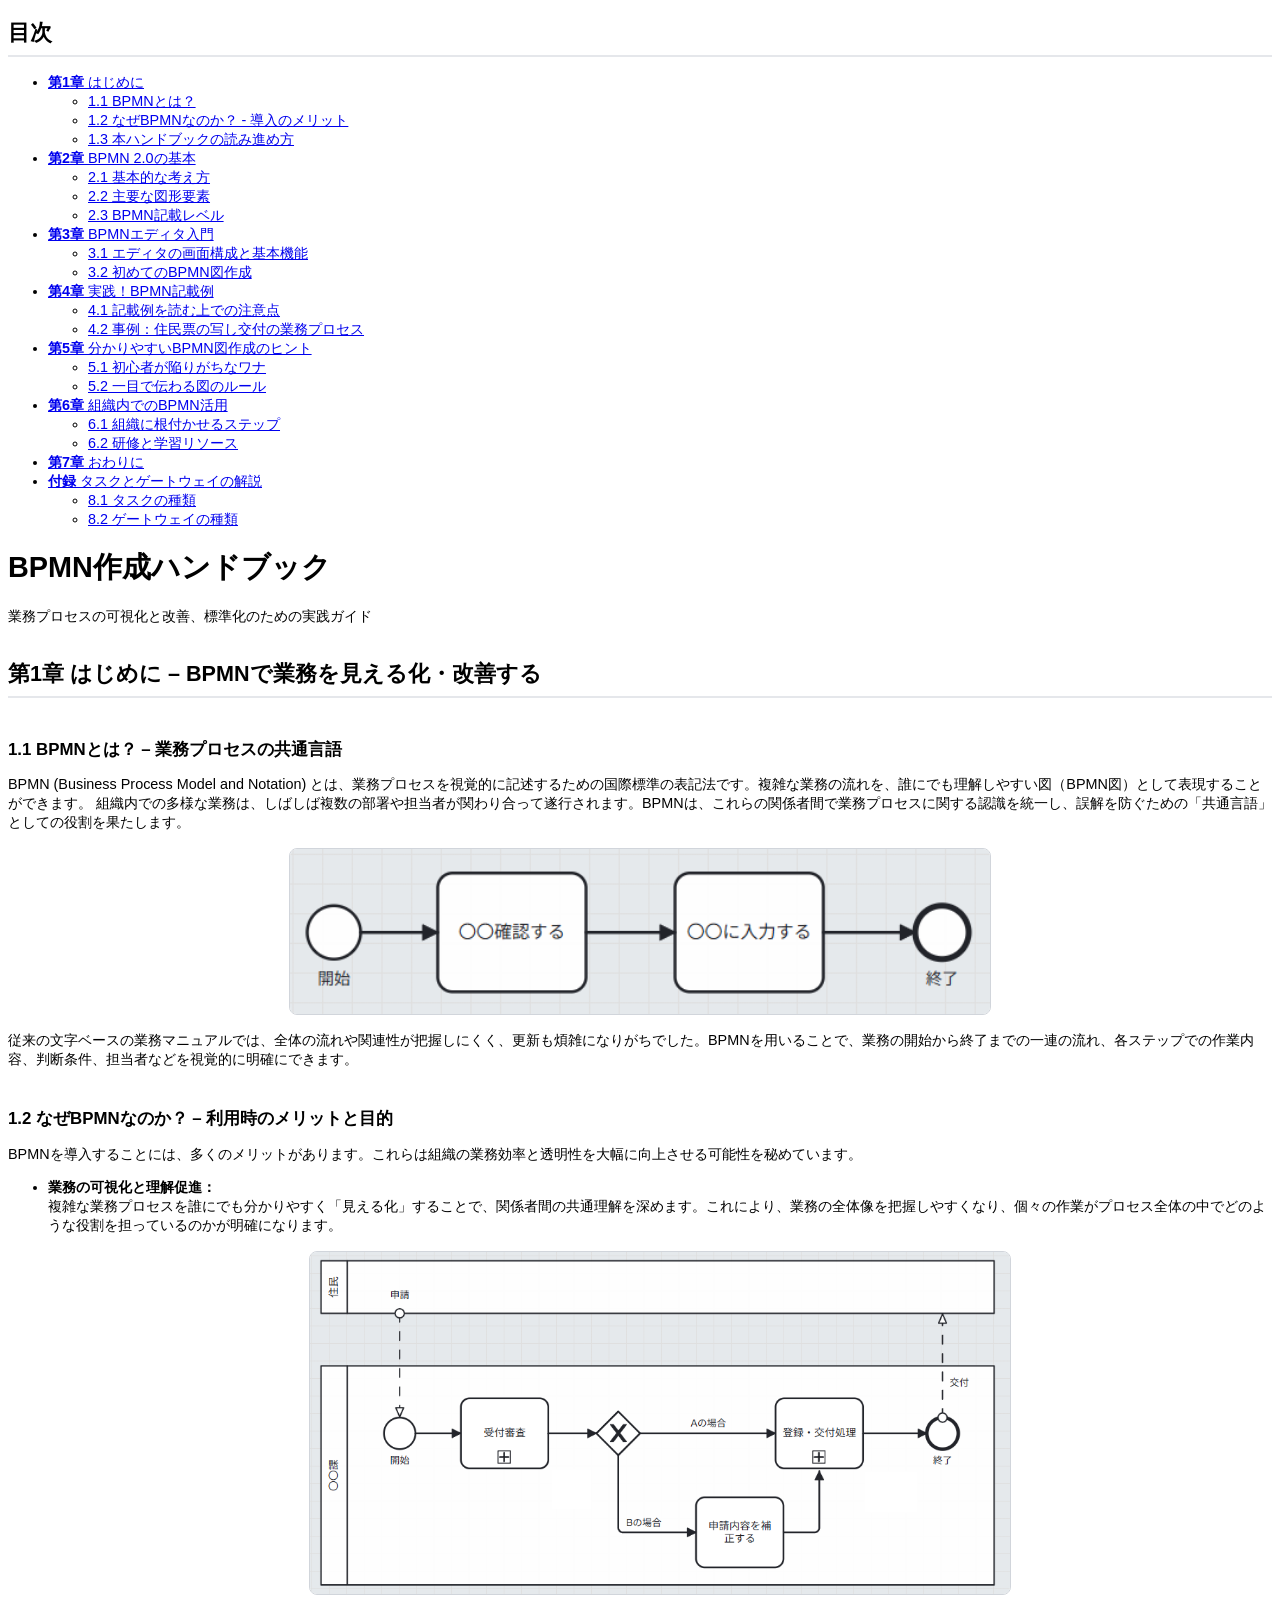
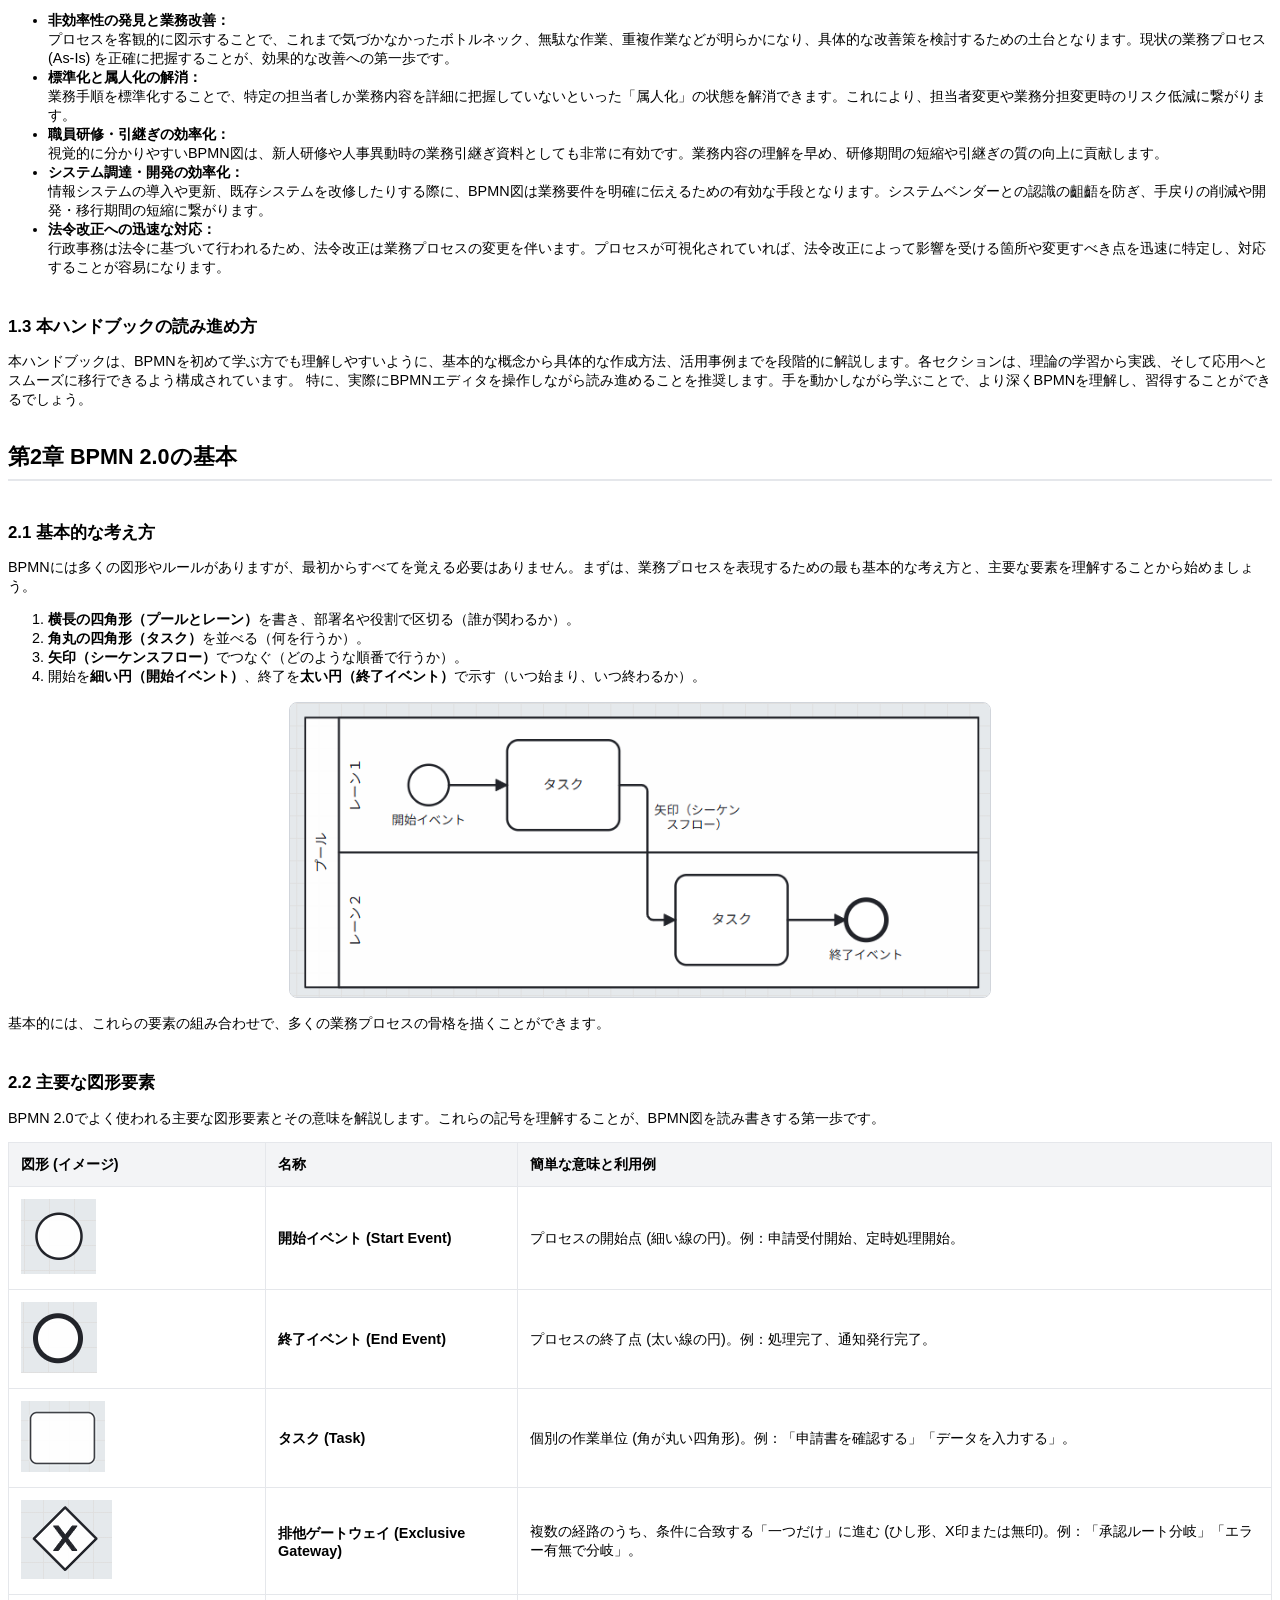
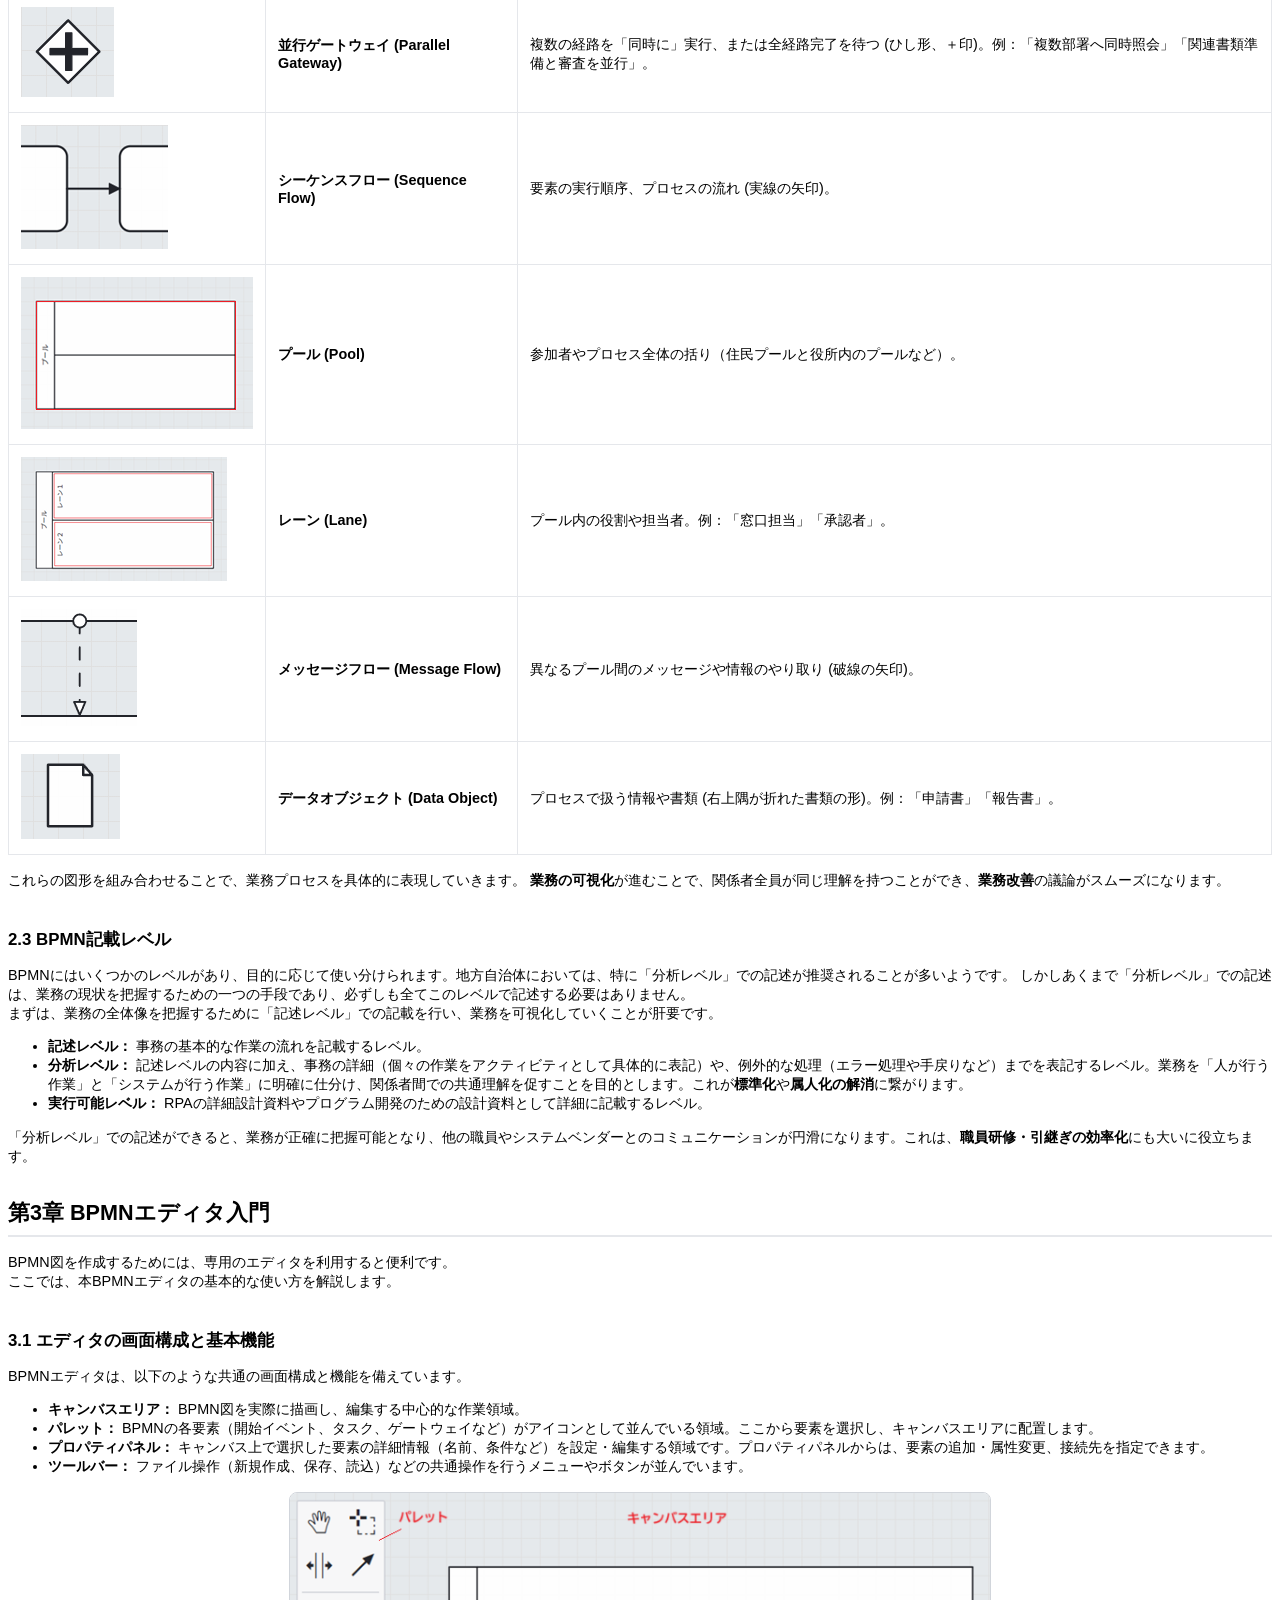
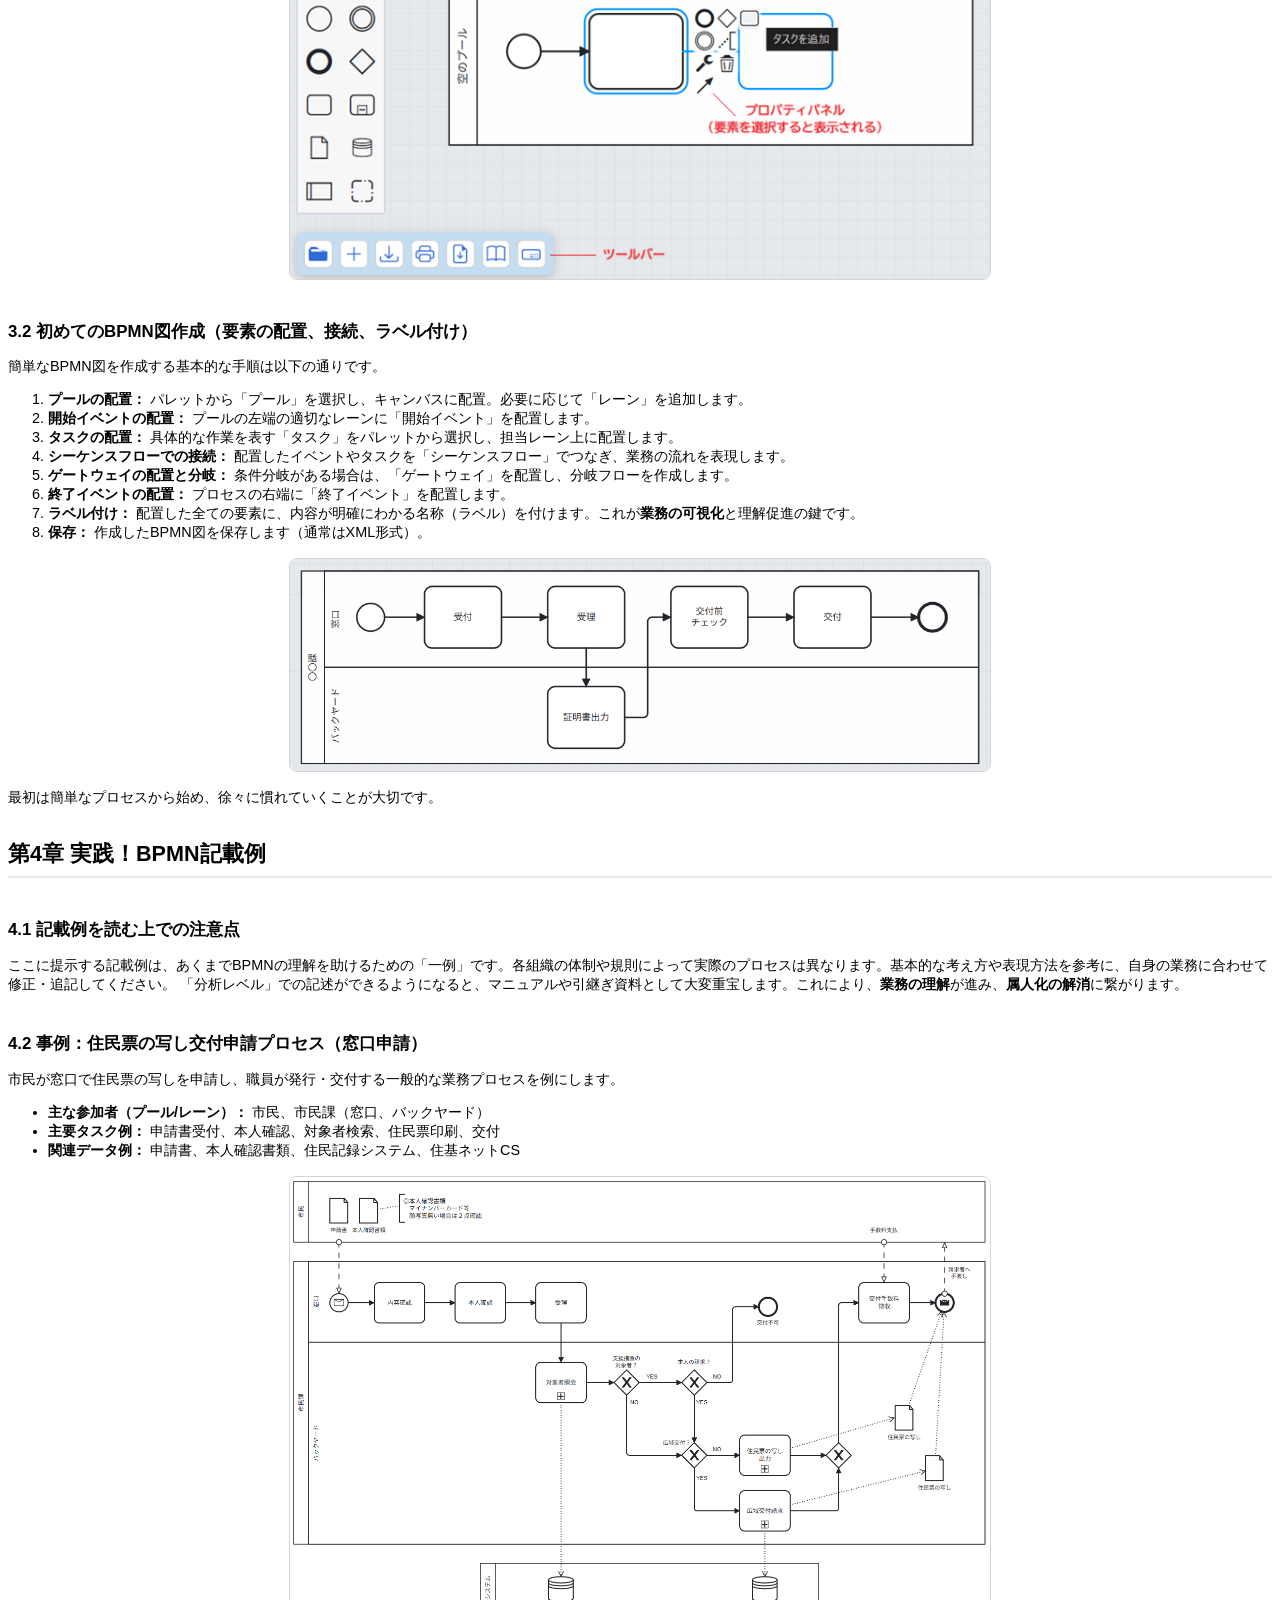
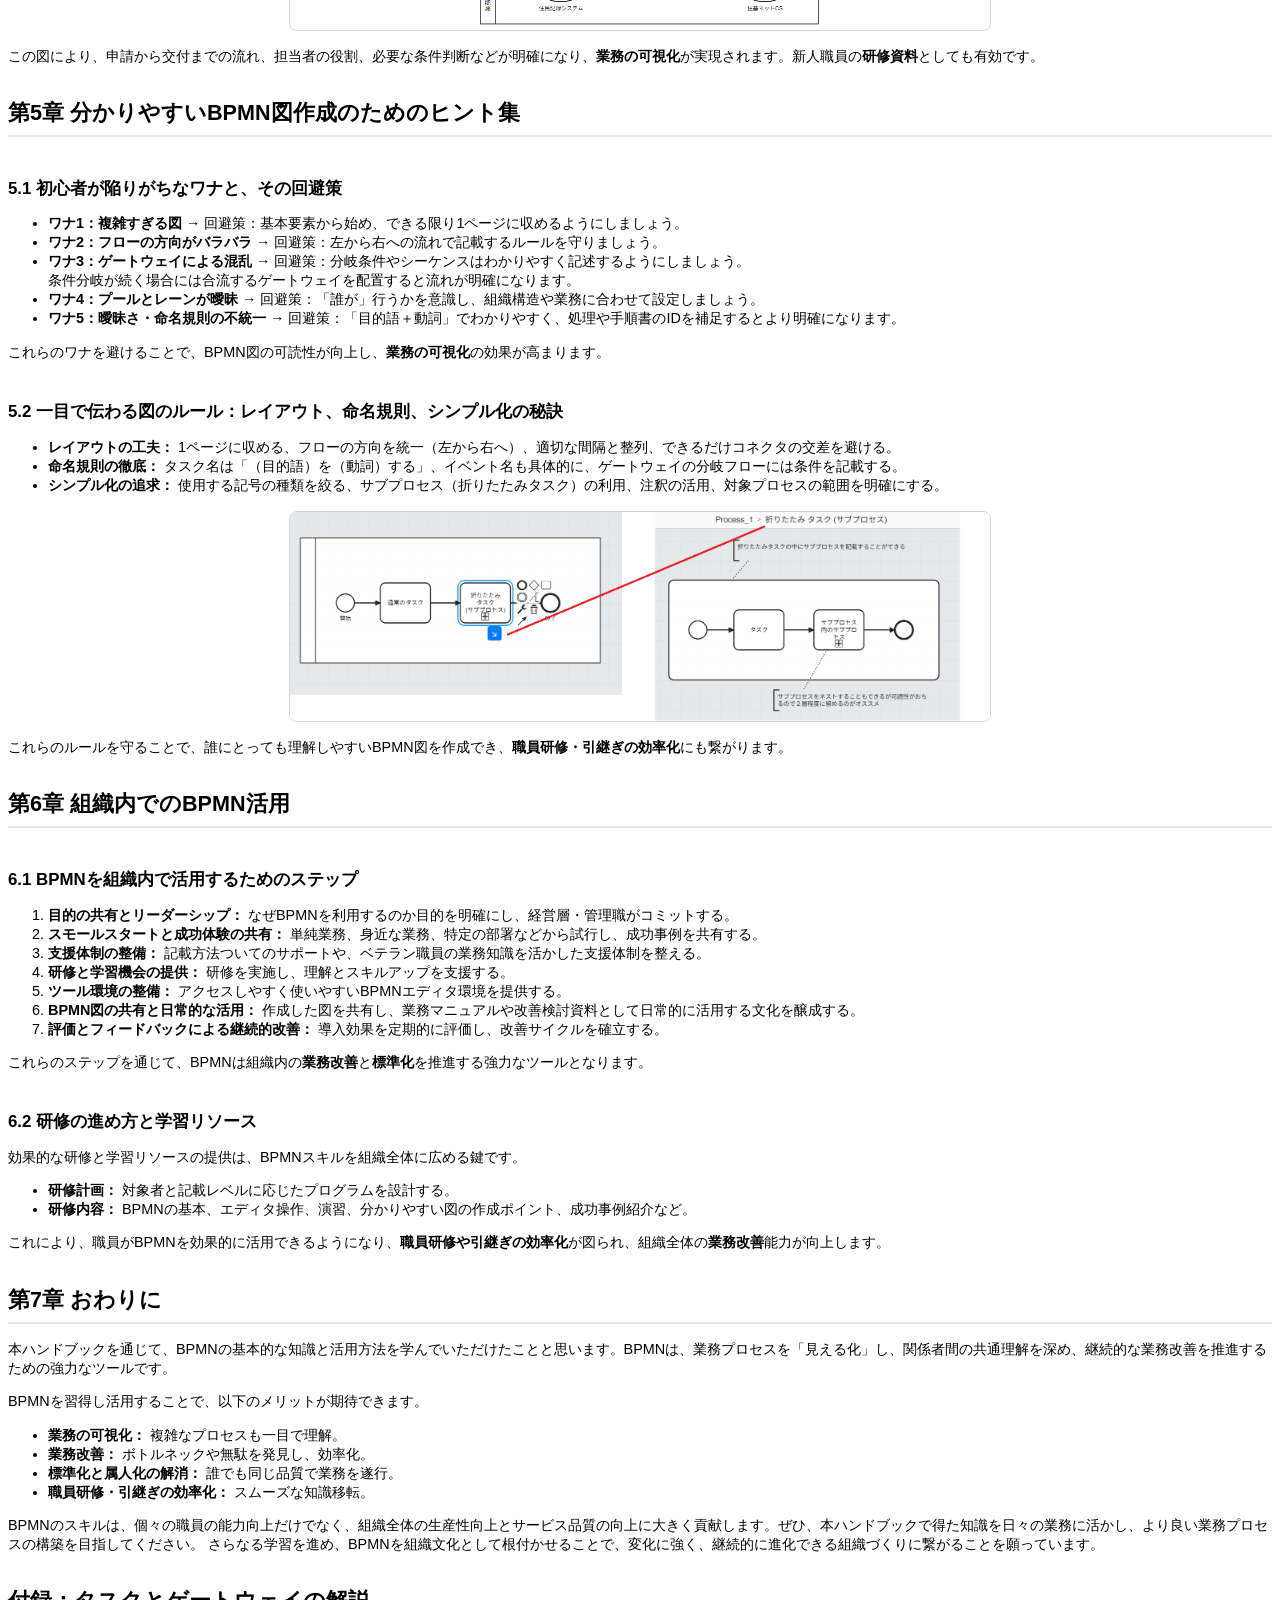
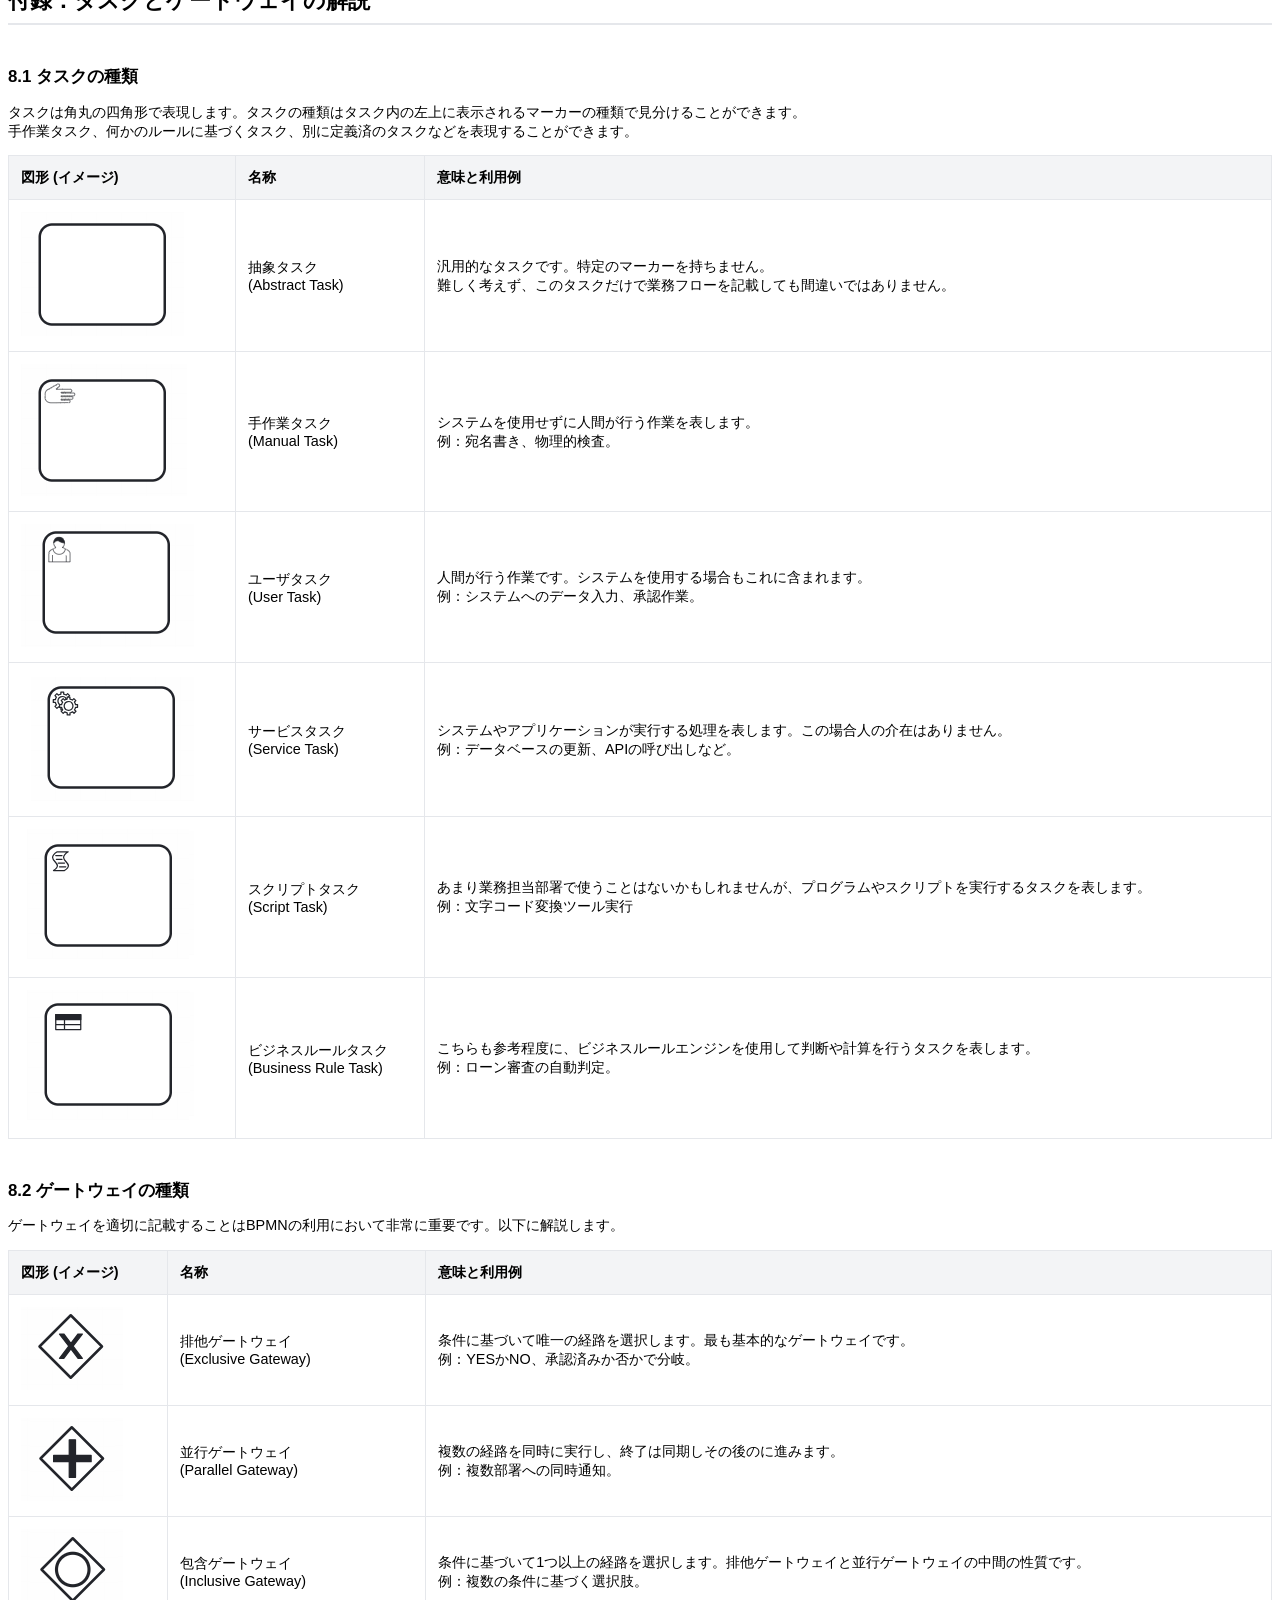
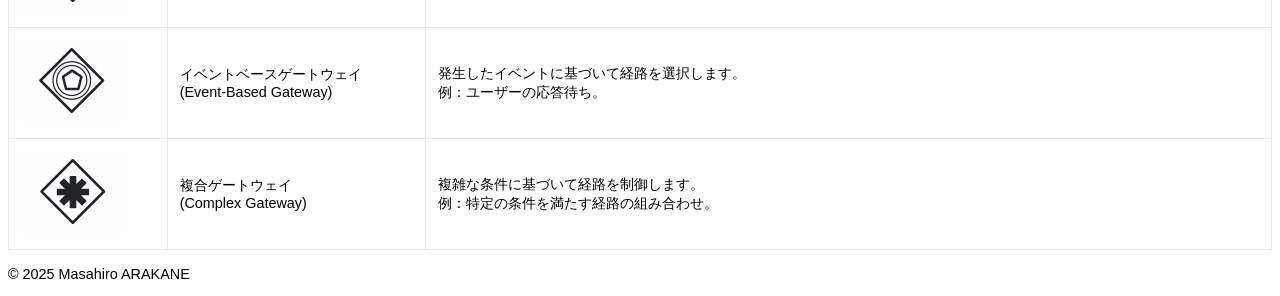
==== commit 02842da5: "updated" ====
--- a/learn-bpmn.html
+++ b/learn-bpmn.html
@@ -3,7 +3,7 @@
   <head>
     <meta charset="UTF-8" />
     <meta name="viewport" content="width=device-width, initial-scale=1.0" />
-    <title>BPMN作成ハンドブック - 業務改善のための実践ガイド</title>
+    <title>BPMN作成ハンドブック</title>
     <script src="./lib/tailwind.js"></script>
     <style>
       body {
@@ -594,15 +594,15 @@
             第3章 BPMNエディタ入門
           </h2>
           <p class="mt-2 leading-relaxed">
-            BPMN図を作成するためには、専用のエディタを利用すると便利です。ここでは、BPMNエディタ
-            Flow Canvas の基本的な使い方を解説します。
+            BPMN図を作成するためには、専用のエディタを利用すると便利です。<br>
+            ここでは、本BPMNエディタの基本的な使い方を解説します。
           </p>
           <div id="section3-1" class="content-section mt-6">
             <h3 class="text-2xl font-medium text-gray-700">
               3.1 エディタの画面構成と基本機能
             </h3>
             <p class="mt-2 leading-relaxed">
-              多くのBPMNエディタは、以下のような共通の画面構成と機能を備えています。
+              BPMNエディタは、以下のような共通の画面構成と機能を備えています。
             </p>
             <ul class="list-disc list-inside mt-4 space-y-2 pl-4">
               <li>
@@ -611,15 +611,15 @@
               </li>
               <li>
                 <strong>パレット：</strong>
-                BPMNの各要素（開始イベント、タスク、ゲートウェイなど）がアイコンとして並んでいる領域。ここから要素を選択し、キャンバスに配置します。
+                BPMNの各要素（開始イベント、タスク、ゲートウェイなど）がアイコンとして並んでいる領域。ここから要素を選択し、キャンバスエリアに配置します。
               </li>
               <li>
                 <strong>プロパティパネル：</strong>
-                キャンバス上で選択した要素の詳細情報（名前、条件など）を設定・編集する領域。
-              </li>
-              <li>
-                <strong>メニューバー/ツールバー：</strong>
-                ファイル操作（新規作成、保存、読込）などの共通操作を行うメニューやボタン。
+                キャンバス上で選択した要素の詳細情報（名前、条件など）を設定・編集する領域です。プロパティパネルからは、要素の追加・属性変更、接続先を指定できます。
+              </li>
+              <li>
+                <strong>ツールバー：</strong>
+                ファイル操作（新規作成、保存、読込）などの共通操作を行うメニューやボタンが並んでいます。
               </li>
             </ul>
             <img
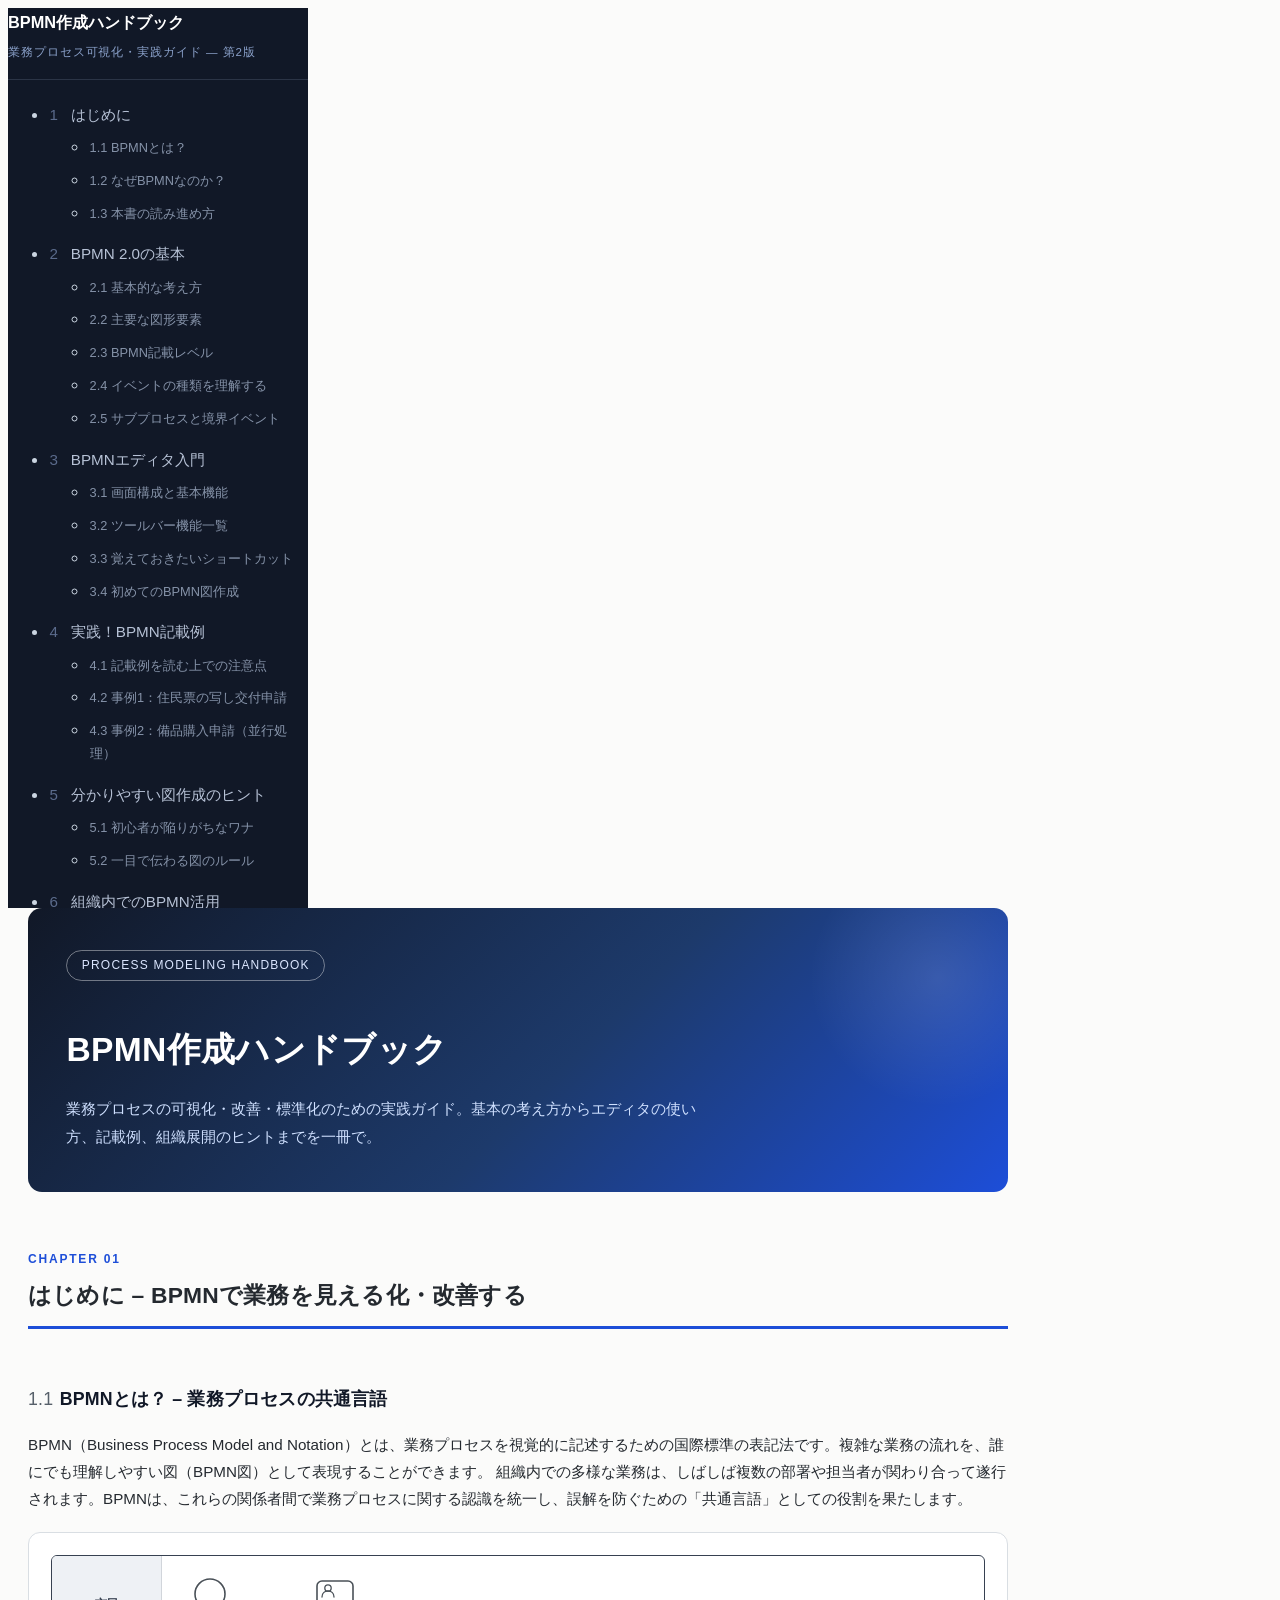
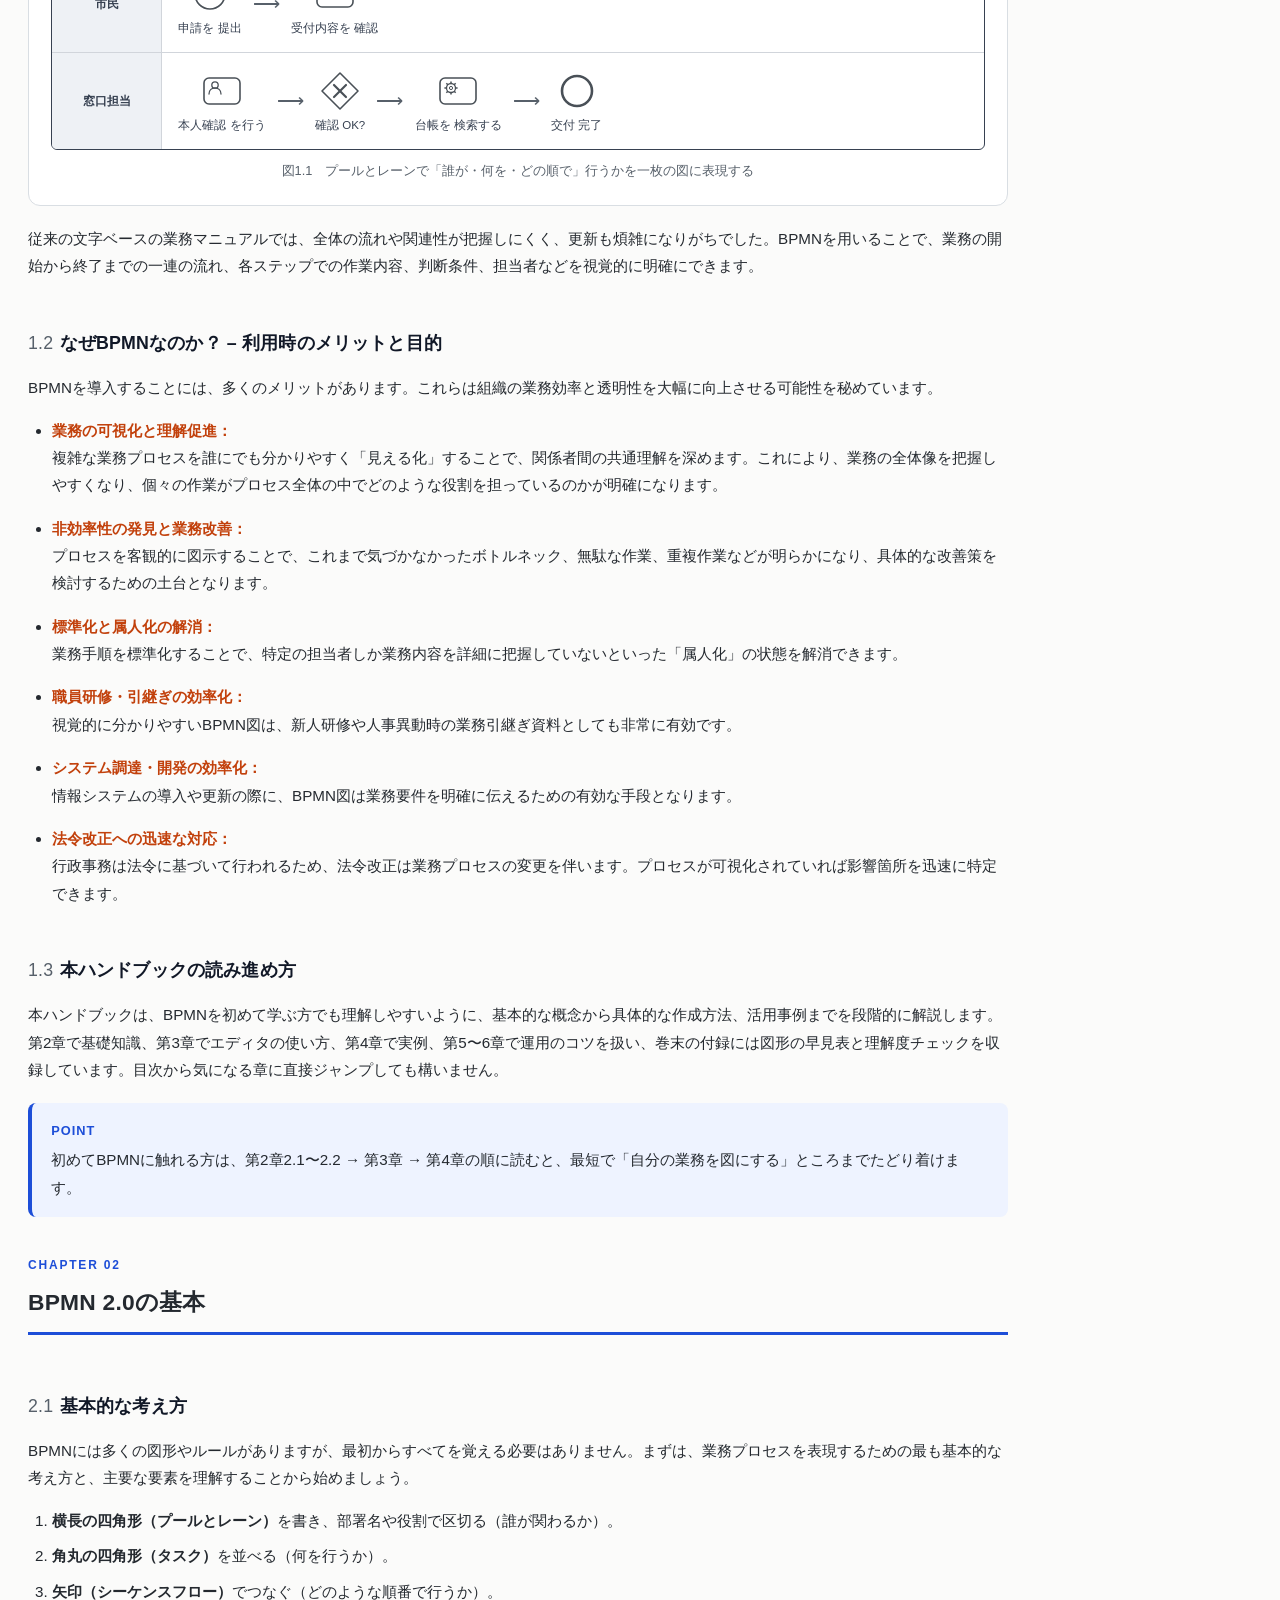
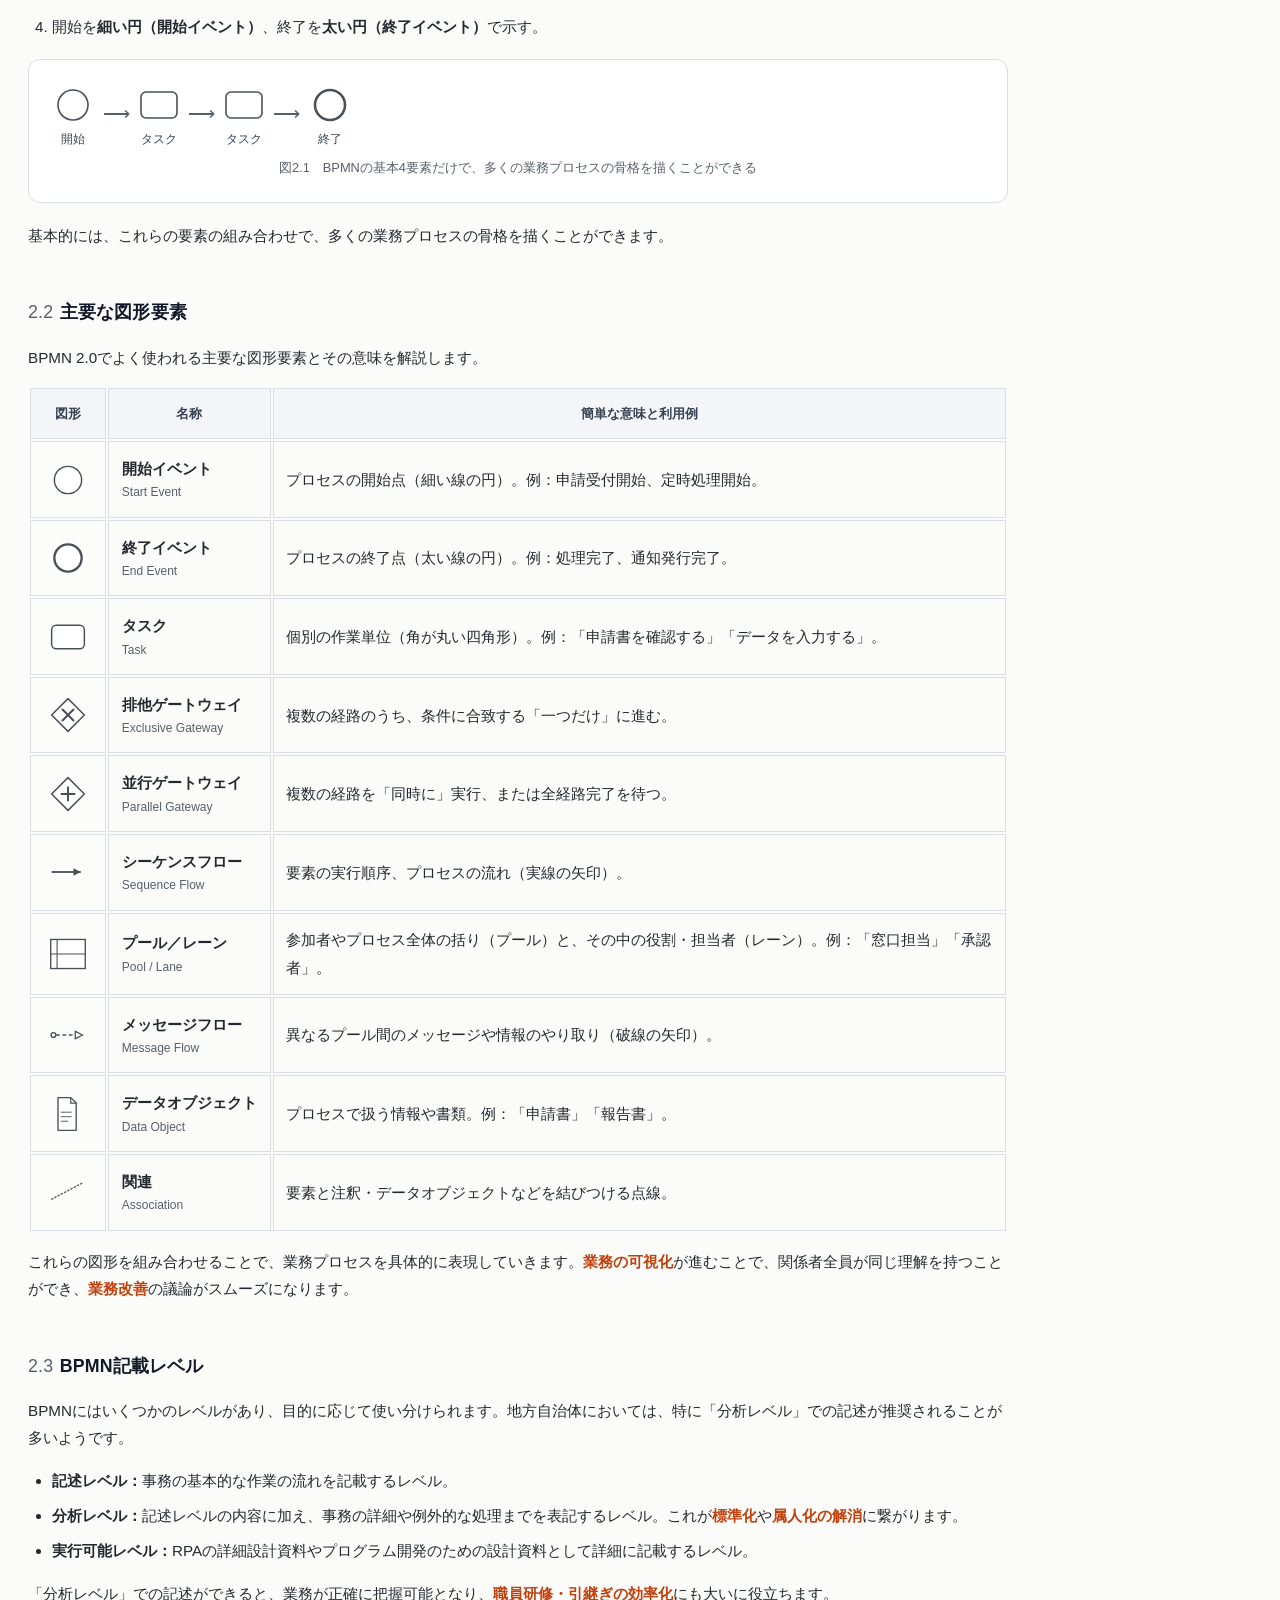
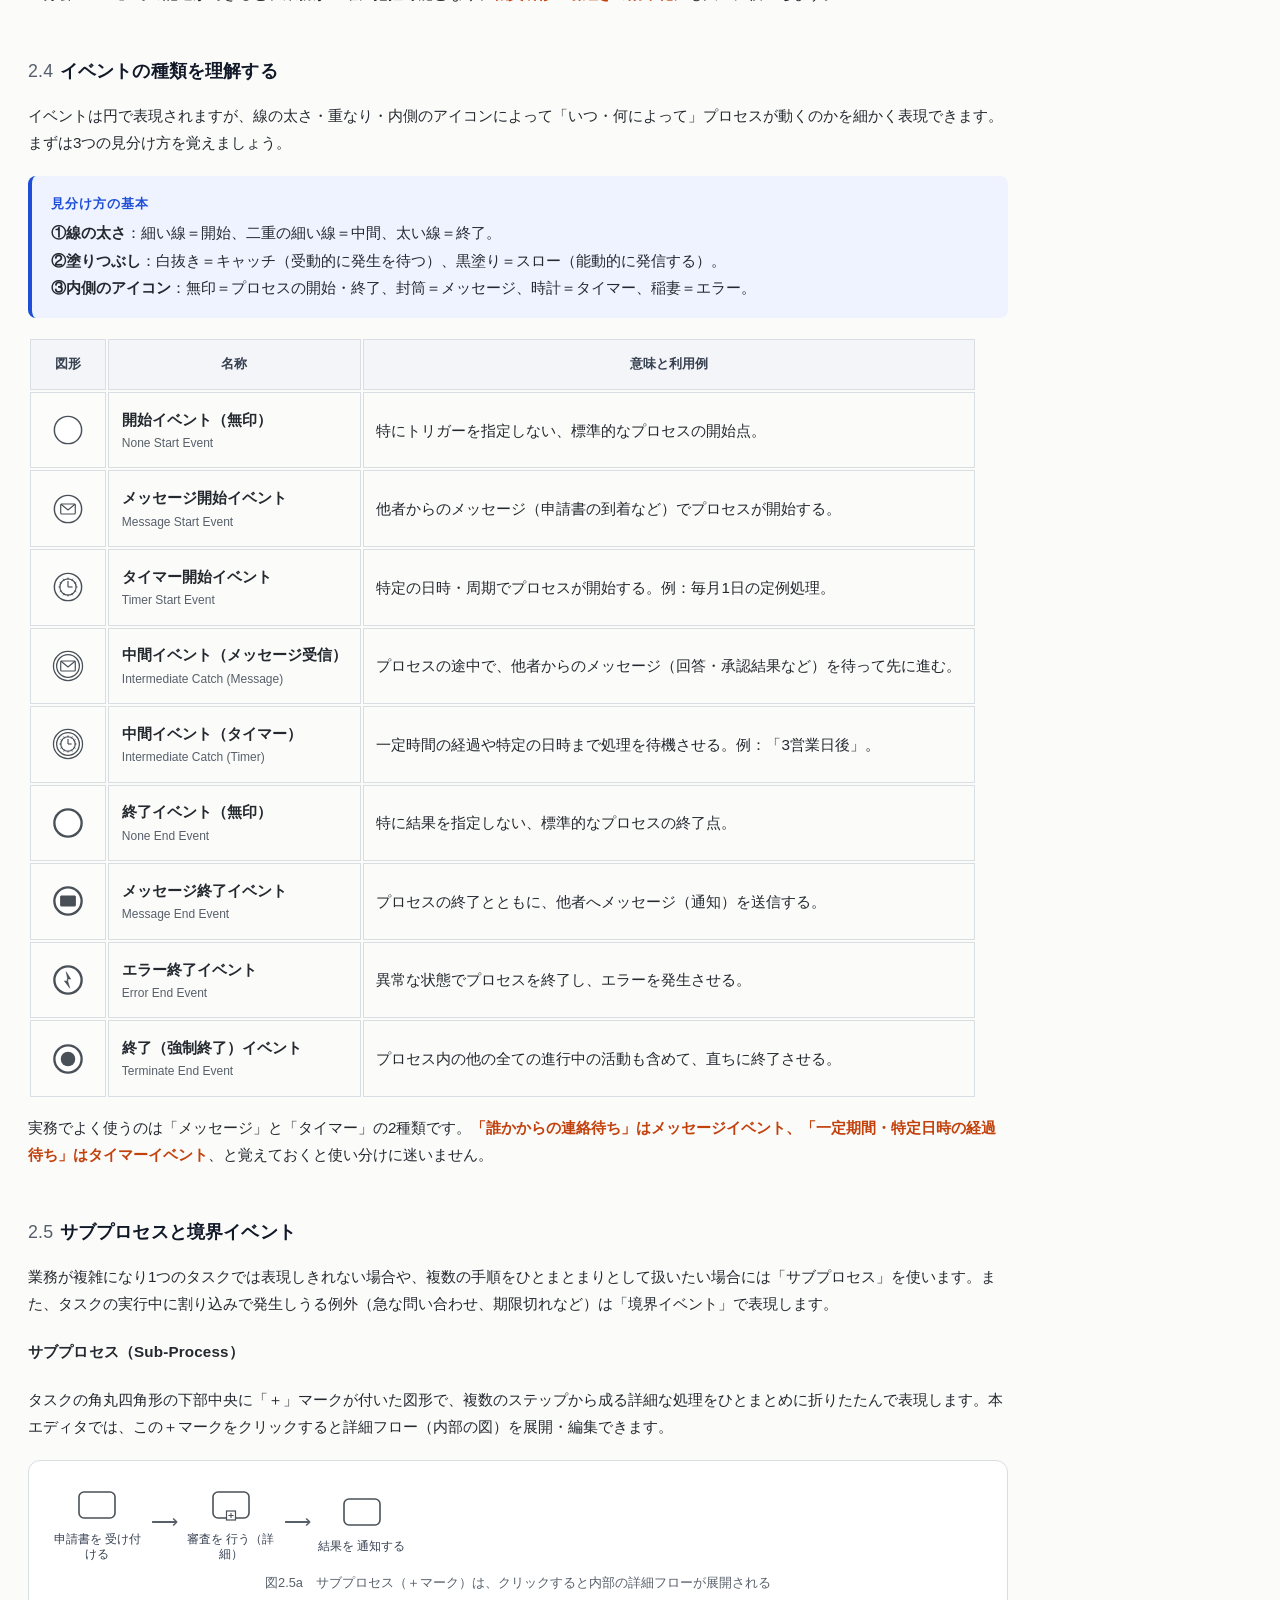
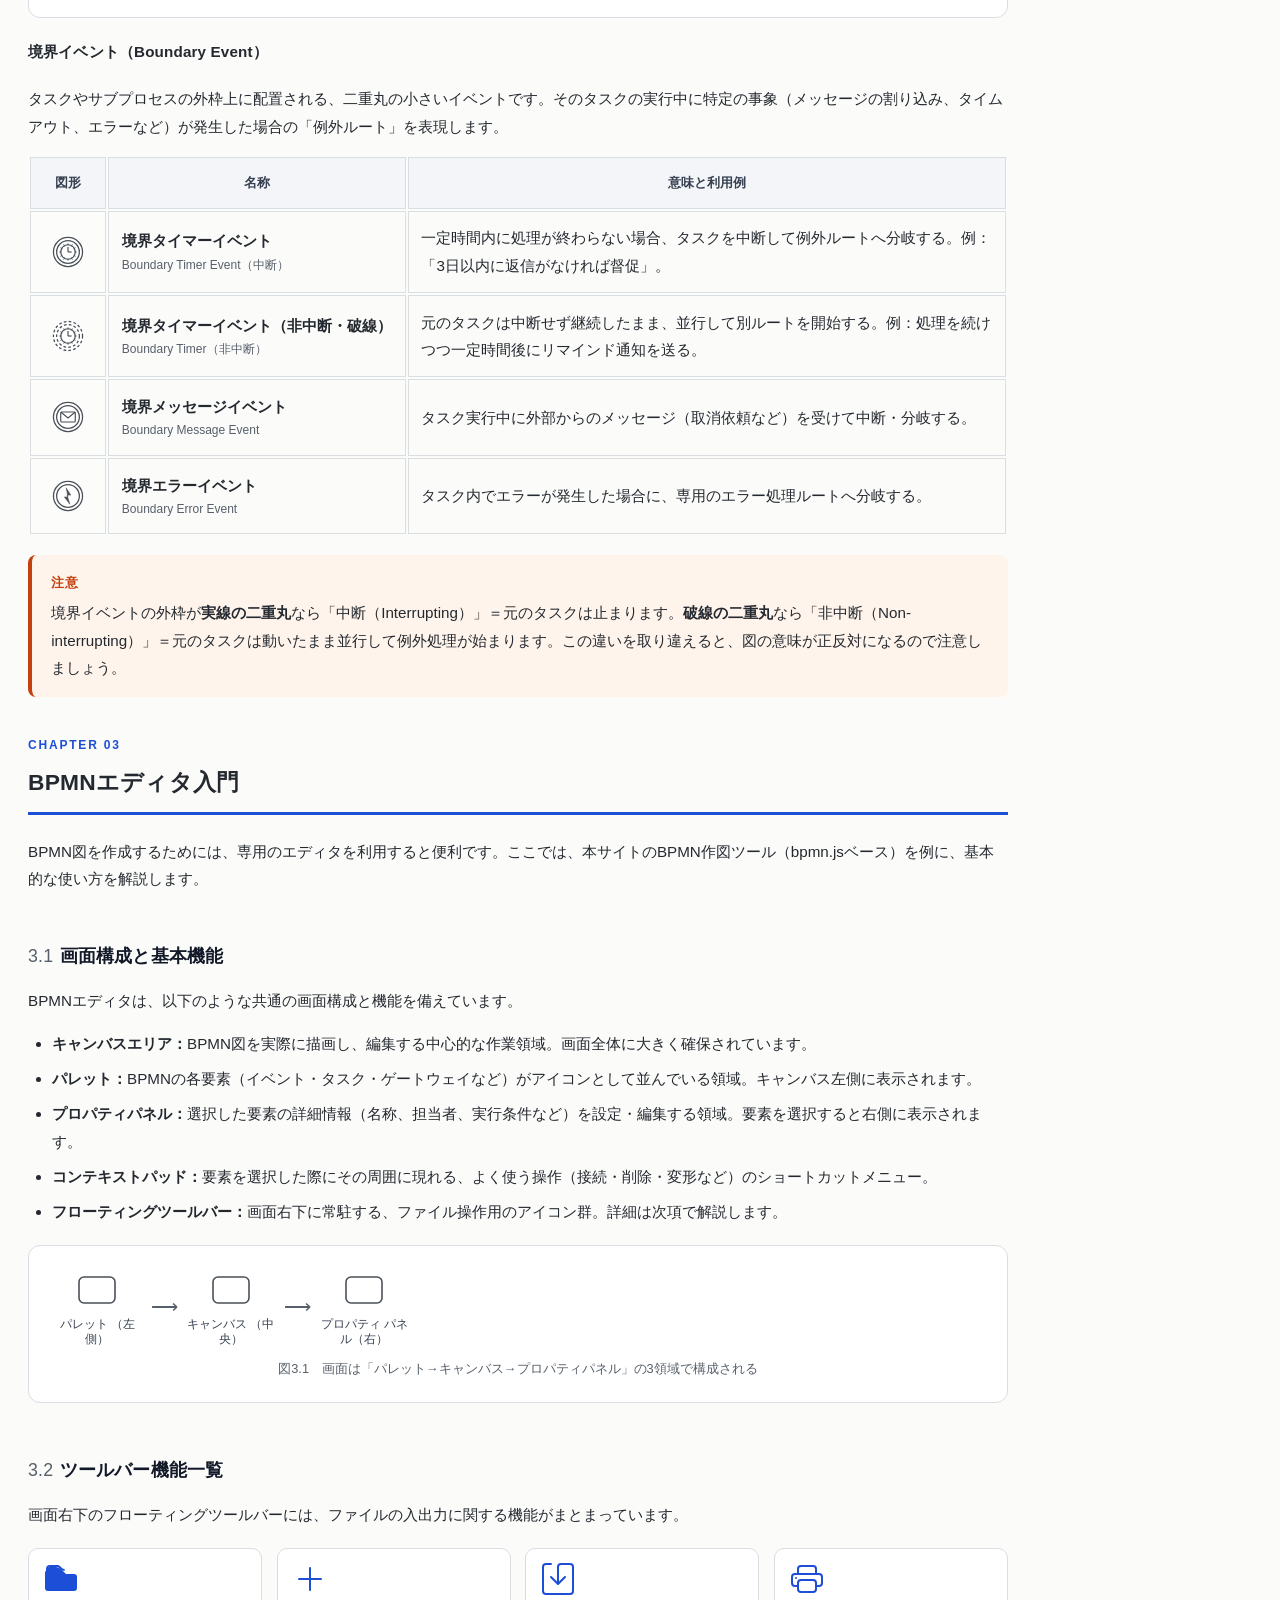
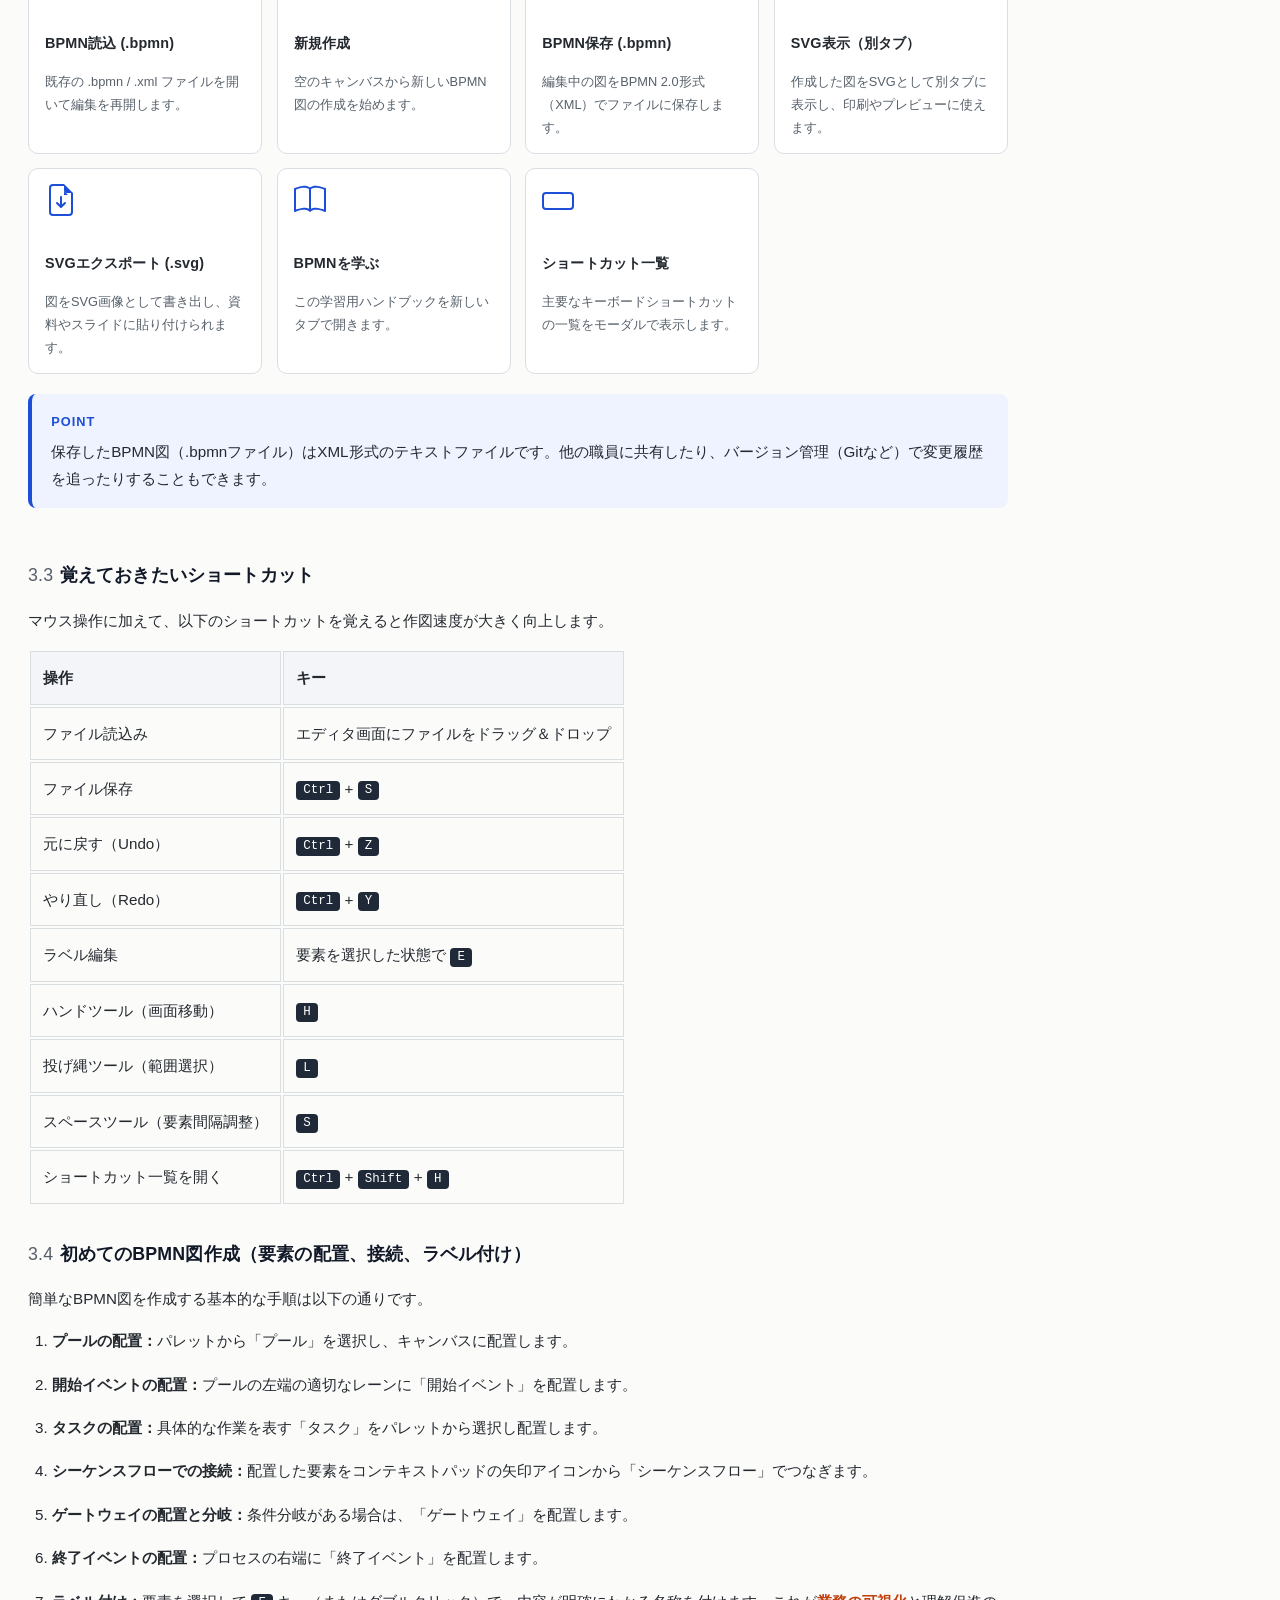
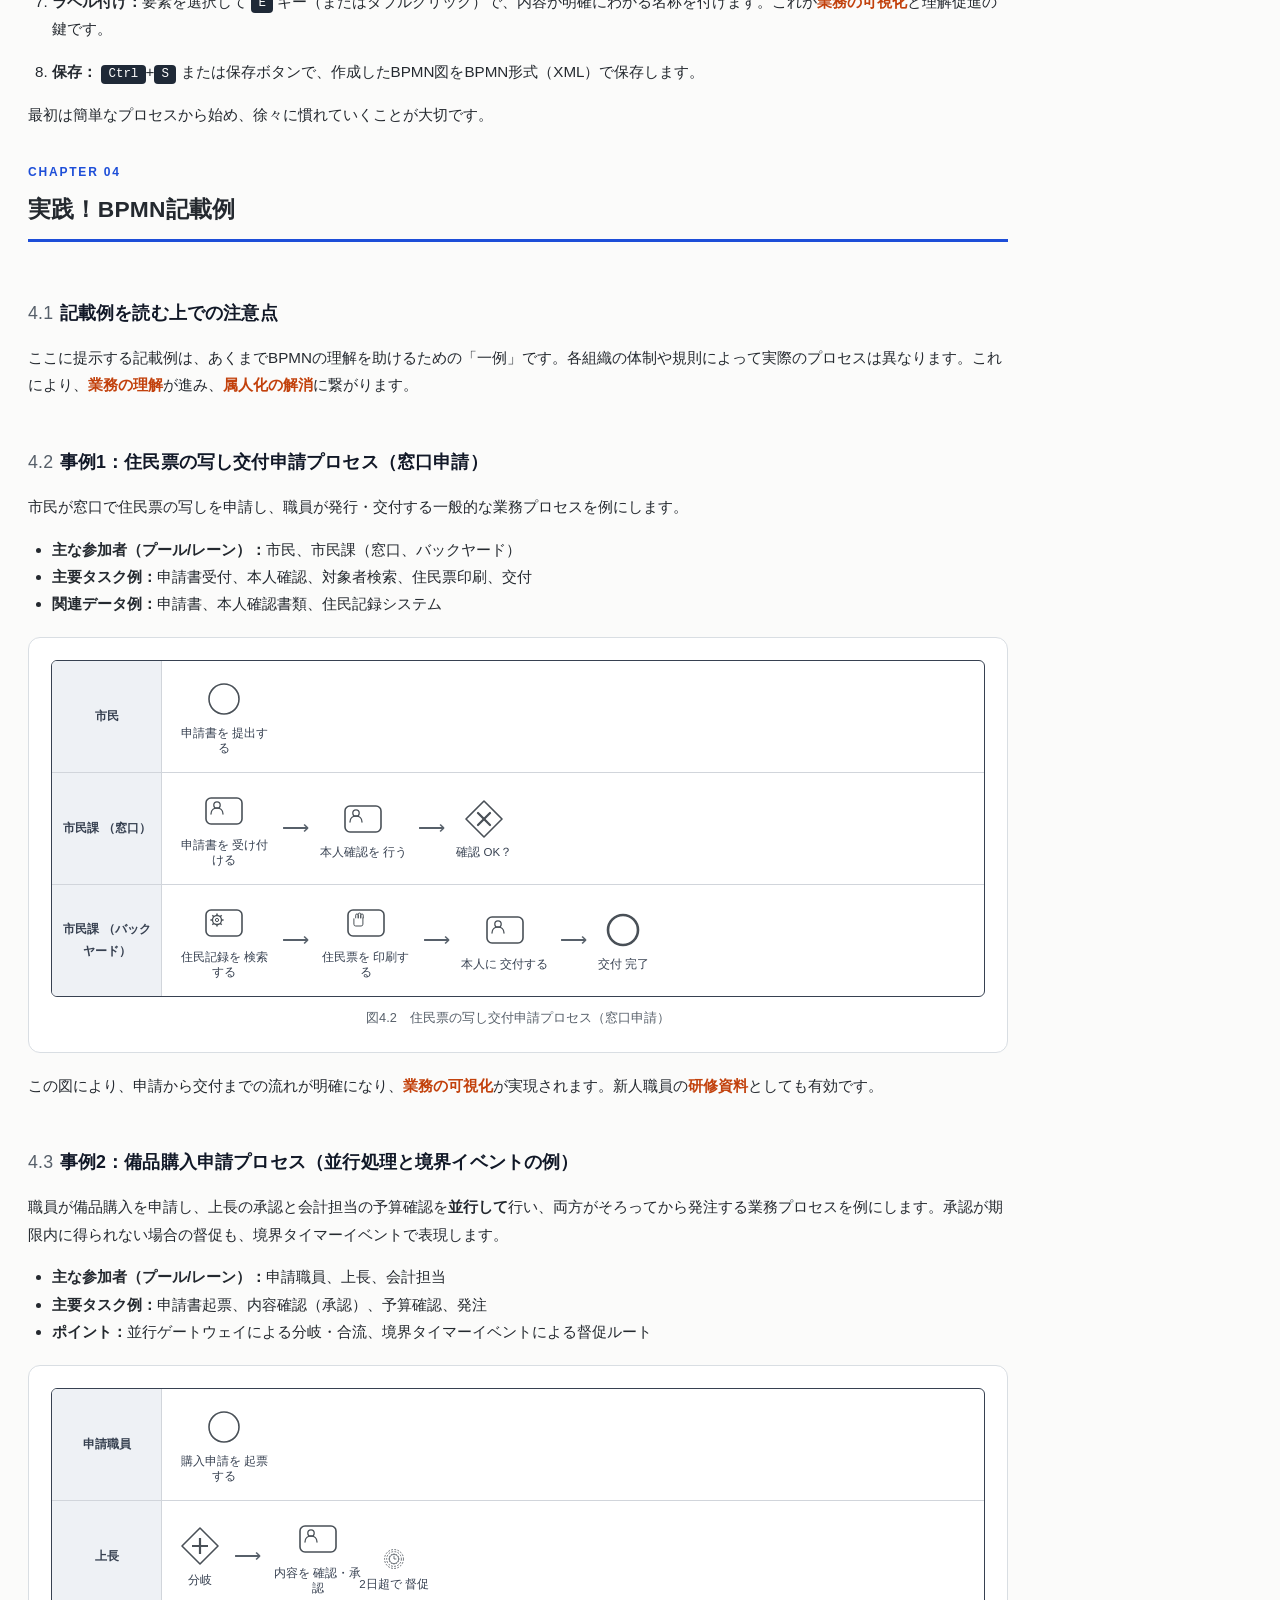
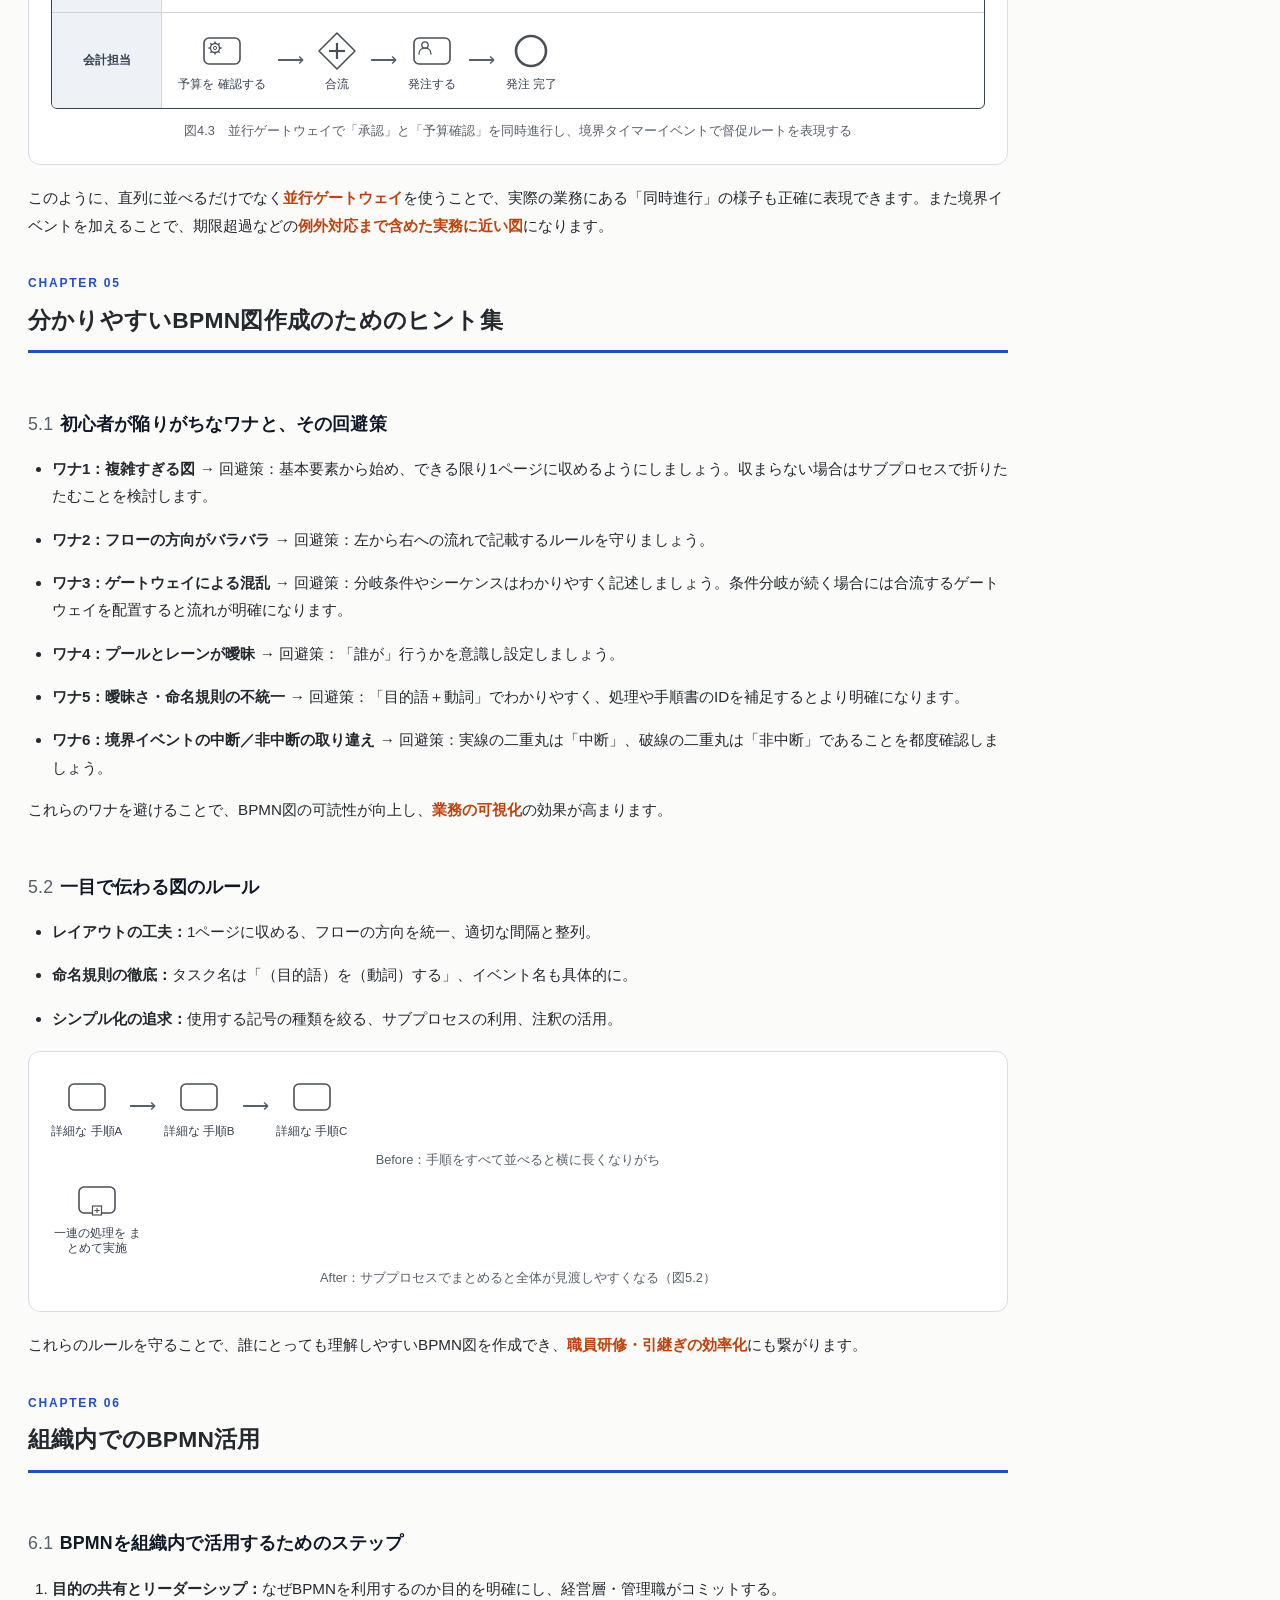
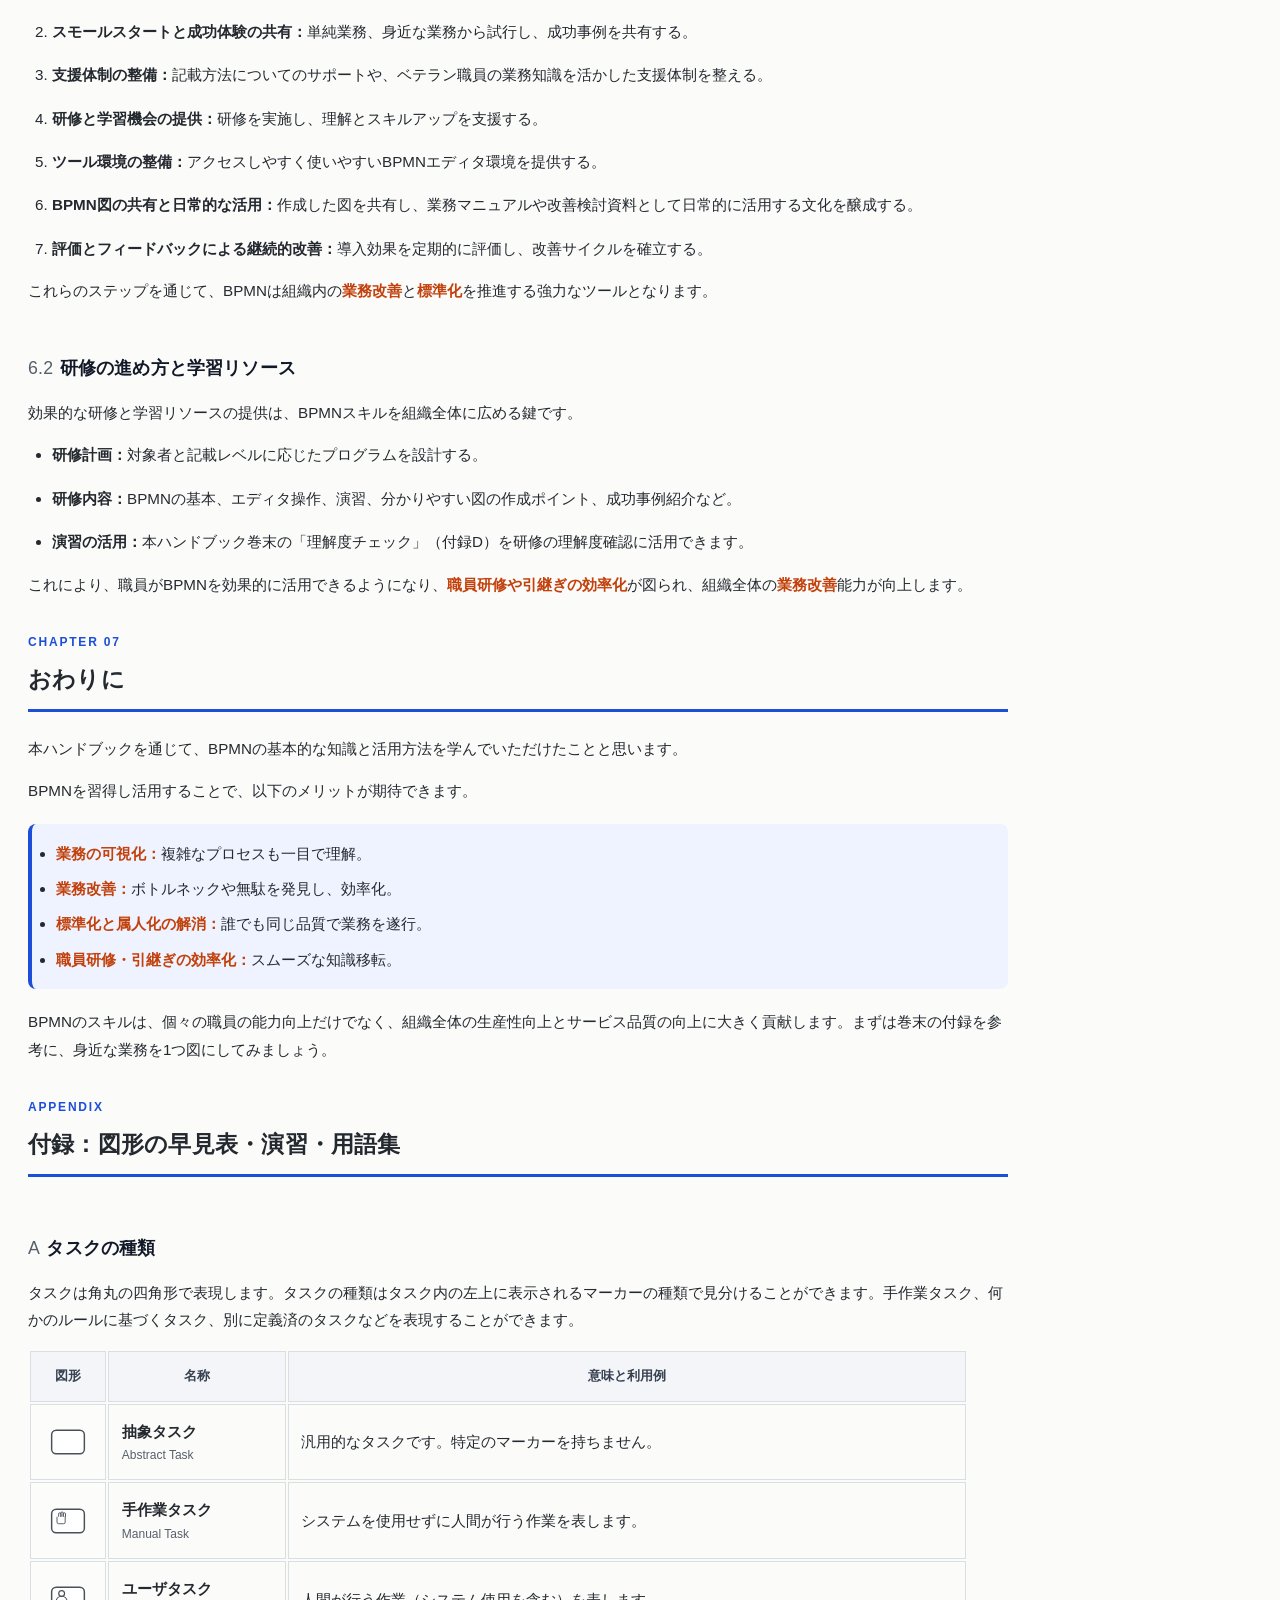
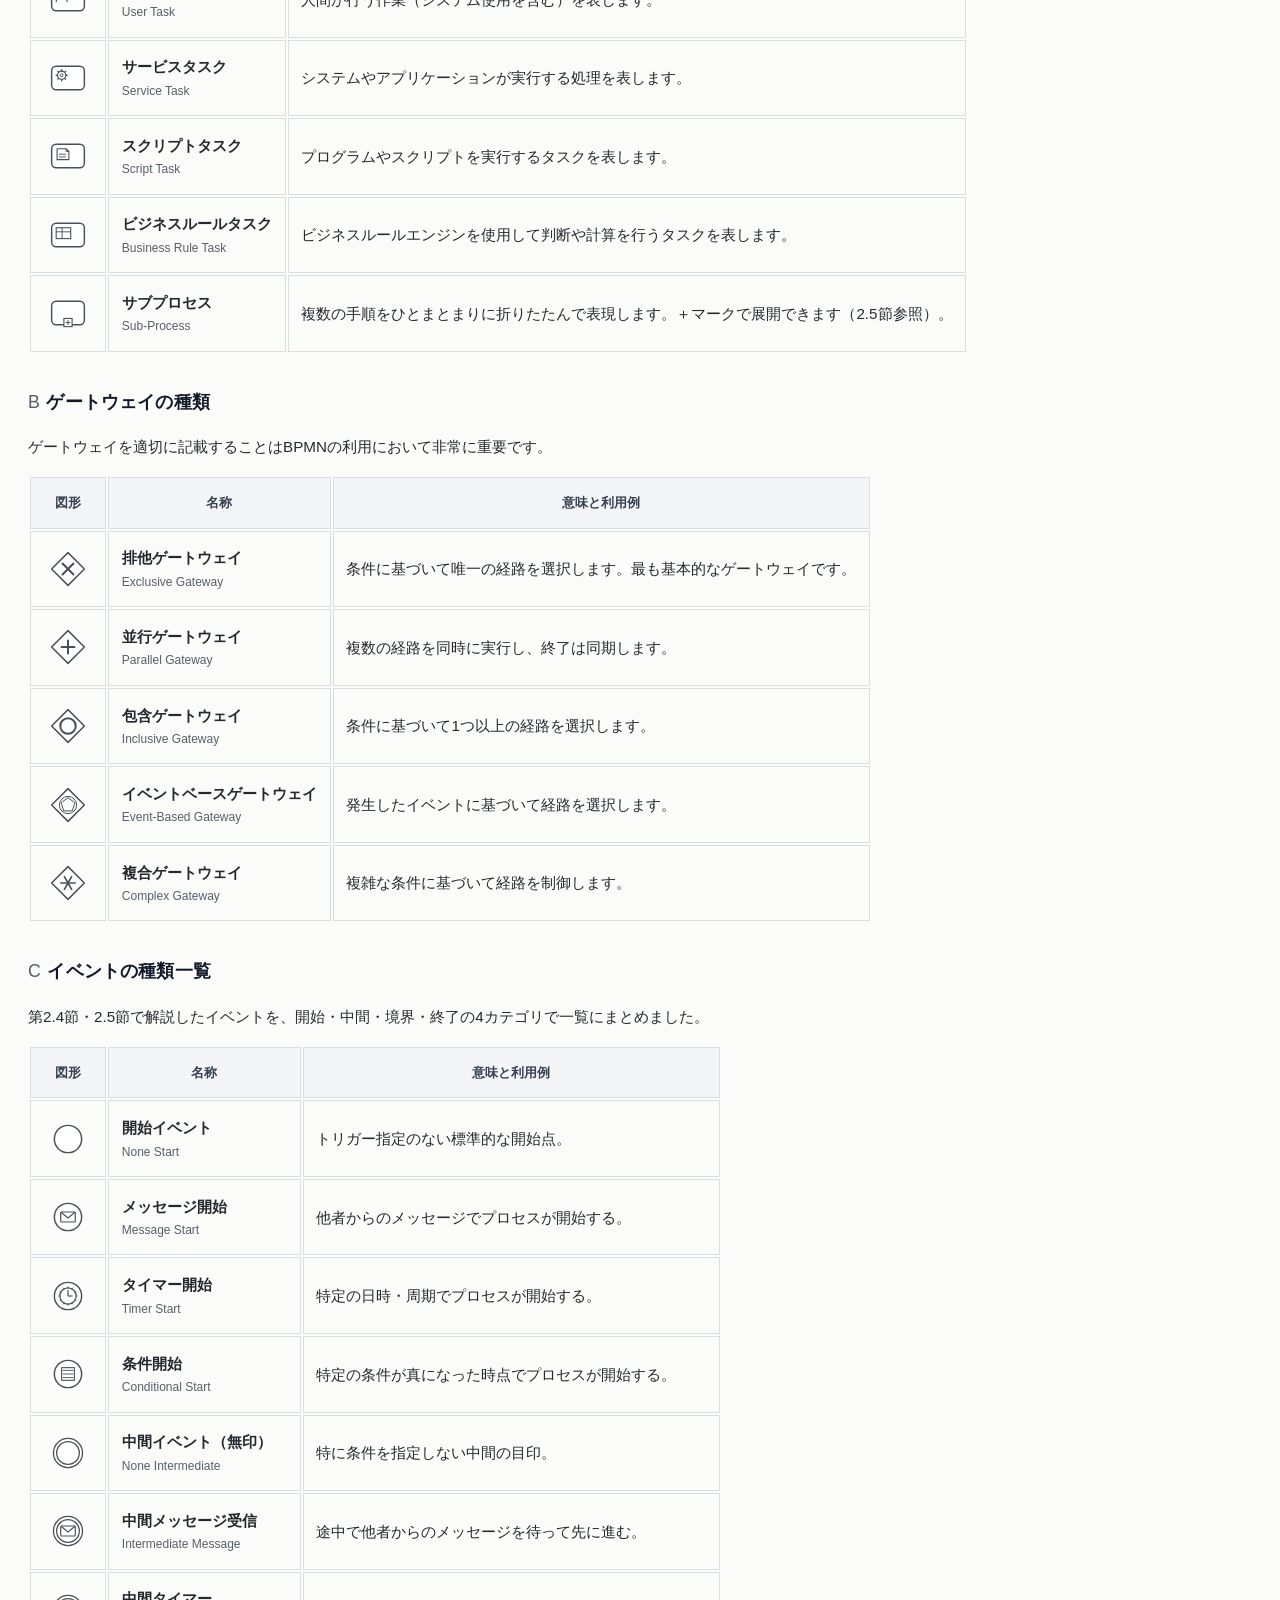
==== commit a6200f5d: "仮update" ====
--- a/learn-bpmn.html
+++ b/learn-bpmn.html
@@ -4,1084 +4,1071 @@
     <meta charset="UTF-8" />
     <meta name="viewport" content="width=device-width, initial-scale=1.0" />
     <title>BPMN作成ハンドブック</title>
-    <script src="./lib/tailwind.js"></script>
+    <link rel="stylesheet" href="./bootstrap.min.css" />
     <style>
+      :root {
+        --ink: #24292f;
+        --sub: #57606a;
+        --line: #d9dee3;
+        --brand: #1d4ed8;
+        --brand-soft: #eef3ff;
+        --accent: #c2410c;
+        --accent-soft: #fff4ec;
+        --paper: #fbfbfa;
+        --card: #ffffff;
+      }
+      * { box-sizing: border-box; }
       body {
-        font-size: .9rem;
-        font-family: "Inter", sans-serif;
+        font-size: 0.95rem;
+        font-family: "Hiragino Sans", "Noto Sans JP", "Yu Gothic", sans-serif;
         scroll-behavior: smooth;
-      }
-      .toc a {
-        transition: all 0.3s ease;
-      }
-      .toc a:hover {
-        color: #3b82f6; /* Tailwind blue-500 */
-        transform: translateX(4px);
-      }
-      .content-section {
-        padding-top: 60px; /* Adjust based on fixed header height if any */
-        margin-top: -60px; /* Negative margin to offset padding for anchor links */
-      }
-      h2 {
-        border-bottom: 2px solid #e5e7eb; /* Tailwind gray-200 */
-        padding-bottom: 0.5rem;
+        background-color: var(--paper);
+        color: var(--ink);
+        line-height: 1.8;
+      }
+      h1, h2, h3, h4 { font-family: "Hiragino Sans", "Noto Sans JP", "Yu Gothic", sans-serif; letter-spacing: .01em; }
+
+      /* ---------- Sidebar / TOC ---------- */
+      .sidebar-nav {
+        position: sticky;
+        top: 0;
+        height: 100vh;
+        overflow-y: auto;
+        background: #111827;
+        color: #cbd5e1;
+      }
+      .toc-brand {
+        font-size: 1.02rem;
+        font-weight: 700;
+        color: #fff;
+        border-bottom: 1px solid #2b3446;
+        padding-bottom: 1rem;
         margin-bottom: 1rem;
       }
-      h3 {
-        margin-top: 1.5rem;
-        margin-bottom: 0.75rem;
-      }
-      .bpmn-diagram {
-        width: 100%;
-        max-width: 700px;
-        border: 1px solid #d1d5db; /* Tailwind gray-300 */
-        border-radius: 0.5rem;
-        margin: 1rem auto;
-        display: block;
-        background-color: #f9fafb; /* Tailwind gray-50 */
-      }
-      table {
-        width: 100%;
-        border-collapse: collapse;
-        margin-bottom: 1rem;
-      }
-      th,
-      td {
-        border: 1px solid #e5e7eb; /* Tailwind gray-200 */
-        padding: 0.75rem;
-        text-align: left;
-      }
-      th {
-        background-color: #f3f4f6; /* Tailwind gray-100 */
-      }
-      /* Responsive TOC for smaller screens */
-      @media (max-width: 768px) {
-        .toc-container {
-          position: static;
-          width: 100%;
-          height: auto;
-          max-height: 300px; /* Limit height on small screens */
-          overflow-y: auto;
-          margin-bottom: 1.5rem;
-        }
-        .main-content-container {
-          margin-left: 0;
-        }
-        .flex-container {
-          flex-direction: column;
-        }
+      .toc-brand small { display:block; font-weight:400; color:#8aa0c9; font-size:.72rem; margin-top:.3rem; letter-spacing:.08em; }
+      .toc a { transition: all .15s ease; color: #b7c2d6; display: block; padding: .3rem .1rem; text-decoration: none; border-radius: 4px; }
+      .toc a:hover { color: #fff; background: rgba(255,255,255,.06); padding-left: .5rem; }
+      .toc ul ul a { font-size: .8rem; color: #8592a8; padding: .18rem .1rem; }
+      .toc ul ul a:hover { color: #fff; }
+      .toc a.active { color: #fff; background: rgba(59,130,246,.25); font-weight: 600; padding-left: .5rem; }
+      .toc .chapter-num { display:inline-block; width:1.4em; color:#5b6b8c; font-variant-numeric: tabular-nums; }
+
+      .content-section { padding-top: 70px; margin-top: -70px; }
+      main { max-width: 980px; }
+      h2.chapter-title {
+        border-bottom: 3px solid var(--brand);
+        padding-bottom: .6rem;
+        margin-bottom: 1.4rem;
+        font-weight: 700;
+      }
+      h2.chapter-title .eyebrow { display:block; font-size:.75rem; letter-spacing:.15em; color: var(--brand); font-weight:700; margin-bottom:.3rem; }
+      h3 { margin-top: 2rem; margin-bottom: .9rem; font-weight: 700; color: #111827; }
+      h3 .eyebrow { color: var(--sub); font-weight: 500; margin-right:.4rem; }
+
+      /* ---------- Hero ---------- */
+      .hero {
+        background: linear-gradient(135deg, #111827 0%, #1d3a6b 55%, #1d4ed8 100%);
+        color: #fff;
+        border-radius: 14px;
+        padding: 2.6rem 2.4rem;
+        margin-bottom: 2.4rem;
+        position: relative;
+        overflow: hidden;
+      }
+      .hero::after {
+        content: "";
+        position: absolute; right: -60px; top: -60px; width: 260px; height: 260px;
+        background: radial-gradient(circle, rgba(255,255,255,.12) 0%, transparent 70%);
+      }
+      .hero .badge-outline {
+        display:inline-block; border:1px solid rgba(255,255,255,.4); border-radius: 999px;
+        padding: .25rem .9rem; font-size:.75rem; letter-spacing:.1em; margin-bottom:1rem; color:#dbe6ff;
+      }
+      .hero h1 { font-weight: 800; font-size: 2.1rem; margin-bottom:.6rem; }
+      .hero p { color: #cfe0ff; max-width: 640px; margin-bottom: 0; }
+
+      /* ---------- Cards / callouts ---------- */
+      .card-soft { background: var(--card); border: 1px solid var(--line); border-radius: 12px; padding: 1.4rem 1.5rem; }
+      .point-box {
+        background: var(--brand-soft); border-left: 4px solid var(--brand);
+        border-radius: 8px; padding: 1rem 1.2rem; margin: 1.2rem 0;
+      }
+      .point-box .point-label { font-weight:700; color: var(--brand); font-size:.8rem; letter-spacing:.08em; margin-bottom:.3rem; display:block;}
+      .warn-box {
+        background: var(--accent-soft); border-left: 4px solid var(--accent);
+        border-radius: 8px; padding: 1rem 1.2rem; margin: 1.2rem 0;
+      }
+      .warn-box .point-label { font-weight:700; color: var(--accent); font-size:.8rem; letter-spacing:.08em; margin-bottom:.3rem; display:block;}
+      strong.hl { color: var(--accent); }
+
+      /* ---------- BPMN icon table ---------- */
+      .bpmn-icon { display:block; }
+      .icon-table th, .icon-table td { border: 1px solid var(--line); padding: .8rem; vertical-align: middle; }
+      .icon-table th { background: #f3f5f8; font-weight:700; font-size:.82rem; color:#374151; }
+      .icon-cell { width: 76px; text-align:center; background: #fcfcfb; }
+      .icon-cell .bpmn-icon { margin: 0 auto; }
+      .name-cell { white-space: nowrap; font-weight:700; }
+      .name-cell small { display:block; font-weight:400; color: var(--sub); font-size:.75rem; }
+
+      /* ---------- Schematic diagram panels (replace screenshots) ---------- */
+      .diagram-panel {
+        border: 1px solid var(--line); border-radius: 12px; background: #fff;
+        padding: 1.4rem; margin: 1.2rem 0; overflow-x: auto;
+      }
+      .diagram-panel .diagram-caption { font-size: .8rem; color: var(--sub); text-align:center; margin-top: .6rem; }
+      .flow-row { display:flex; align-items:center; gap: .35rem; flex-wrap: wrap; }
+      .flow-node { display:flex; flex-direction:column; align-items:center; gap:.3rem; }
+      .flow-node .lbl { font-size: .72rem; color:#374151; text-align:center; max-width: 92px; line-height:1.3; }
+      .flow-arrow { color: var(--sub); font-size: 1.2rem; margin: 0 .1rem; }
+      .lane-wrap { border: 1.5px solid #374151; border-radius: 6px; overflow:hidden; min-width: 640px; }
+      .lane { display:flex; border-bottom: 1px solid #d1d5db; }
+      .lane:last-child { border-bottom:none; }
+      .lane .lane-label {
+        width: 110px; min-width:110px; background:#eef1f5; display:flex; align-items:center; justify-content:center;
+        font-size:.78rem; font-weight:700; color:#374151; padding: .5rem; text-align:center; border-right:1px solid #d1d5db;
+      }
+      .lane .lane-body { flex:1; display:flex; align-items:center; gap: .6rem; padding: 1rem; overflow-x:auto; }
+
+      /* ---------- Toolbar reference ---------- */
+      .tool-grid { display:grid; grid-template-columns: repeat(auto-fill, minmax(230px,1fr)); gap: .9rem; margin: 1.2rem 0; }
+      .tool-card { border:1px solid var(--line); border-radius:10px; padding: .9rem 1rem; background:#fff; }
+      .tool-card .tool-icon { width:32px; height:32px; color: var(--brand); margin-bottom:.5rem; }
+      .tool-card h4 { font-size:.9rem; font-weight:700; margin-bottom:.25rem; }
+      .tool-card p { font-size:.8rem; color: var(--sub); margin-bottom:0; }
+      kbd { background:#1f2937; color:#fff; border-radius:4px; padding:.15rem .45rem; font-size:.78rem; }
+
+      .custom-table th, .custom-table td { border: 1px solid var(--line); padding: .75rem; text-align:left; }
+      .custom-table th { background-color: #f3f5f8; }
+      .space-y-1 > * + * { margin-top: .25rem; }
+      .space-y-2 > * + * { margin-top: .5rem; }
+      .space-y-3 > * + * { margin-top: 1rem; }
+      .list-disc { list-style-type: disc; padding-left: 1.5rem; }
+      .list-decimal { padding-left: 1.5rem; }
+
+      /* ---------- Quiz ---------- */
+      .quiz-card { border:1px solid var(--line); border-radius:12px; padding:1.3rem 1.4rem; margin-bottom:1.2rem; background:#fff; }
+      .quiz-q { font-weight:700; margin-bottom:.8rem; }
+      .quiz-opt {
+        display:flex; align-items:flex-start; gap:.6rem; padding:.55rem .7rem; border:1px solid var(--line);
+        border-radius:8px; margin-bottom:.5rem; cursor:pointer; font-size:.88rem; background:#fbfbfb;
+      }
+      .quiz-opt:hover { border-color:#93b4ff; background: #f5f8ff; }
+      .quiz-opt.correct { border-color:#16a34a; background:#f0fdf4; }
+      .quiz-opt.wrong { border-color:#dc2626; background:#fef2f2; }
+      .quiz-opt .oc { font-weight:700; color:var(--sub); }
+      .quiz-explain { display:none; font-size:.82rem; color:#374151; background:#f3f5f8; border-radius:8px; padding:.7rem .9rem; margin-top:.5rem; }
+      .quiz-explain.show { display:block; }
+      .quiz-score { position: sticky; top: 70px; z-index: 5; }
+
+      /* ---------- Checklist ---------- */
+      .checklist-item { display:flex; align-items:flex-start; gap:.6rem; padding:.6rem .2rem; border-bottom:1px dashed var(--line); }
+      .checklist-item:last-child { border-bottom:none; }
+      .checklist-item input { margin-top:.3rem; width:18px; height:18px; flex-shrink:0; }
+      .checklist-item label { cursor:pointer; }
+      .checklist-item.done label { color:#9aa4b2; text-decoration: line-through; }
+
+      /* ---------- Glossary ---------- */
+      .glossary-term { font-weight:700; color:#111827; }
+      dl.glossary dt { margin-top:1.1rem; }
+      dl.glossary dd { color:#374151; margin-left:0; }
+
+      @media (max-width: 767.98px) {
+        .sidebar-nav { position: static; height: auto; max-height: 320px; overflow-y: auto; margin-bottom: 1.5rem; }
+        .hero { padding: 1.6rem; }
       }
     </style>
   </head>
-  <body class="bg-gray-100 text-gray-800">
-    <div class="flex flex-container min-h-screen">
-      <nav
-        class="toc-container w-full md:w-1/4 bg-white p-6 shadow-lg fixed top-0 left-0 h-full overflow-y-auto toc"
-      >
-        <h2 class="text-2xl font-semibold mb-6 text-blue-600">目次</h2>
-        <ul class="space-y-2">
+  <body>
+    <div class="d-flex">
+      <nav class="toc sidebar-nav p-4" style="width: 300px; min-width: 300px;">
+        <div class="toc-brand">
+          BPMN作成ハンドブック
+          <small>業務プロセス可視化・実践ガイド &mdash; 第2版</small>
+        </div>
+        <ul class="list-unstyled space-y-2">
           <li>
-            <a
-              href="#section1"
-              class="text-gray-700 hover:text-blue-500 block py-1"
-              ><strong>第1章</strong> はじめに</a
-            >
-            <ul class="ml-4 mt-1 space-y-1">
-              <li>
-                <a
-                  href="#section1-1"
-                  class="text-sm text-gray-600 hover:text-blue-500 block py-0.5"
-                  >1.1 BPMNとは？</a
-                >
-              </li>
-              <li>
-                <a
-                  href="#section1-2"
-                  class="text-sm text-gray-600 hover:text-blue-500 block py-0.5"
-                  >1.2 なぜBPMNなのか？ - 導入のメリット</a
-                >
-              </li>
-              <li>
-                <a
-                  href="#section1-3"
-                  class="text-sm text-gray-600 hover:text-blue-500 block py-0.5"
-                  >1.3 本ハンドブックの読み進め方</a
-                >
-              </li>
+            <a href="#section1" class="toc-link"><span class="chapter-num">1</span>はじめに</a>
+            <ul class="list-unstyled ms-3 mt-1 space-y-1">
+              <li><a href="#section1-1" class="toc-link">1.1 BPMNとは？</a></li>
+              <li><a href="#section1-2" class="toc-link">1.2 なぜBPMNなのか？</a></li>
+              <li><a href="#section1-3" class="toc-link">1.3 本書の読み進め方</a></li>
             </ul>
           </li>
           <li>
-            <a
-              href="#section2"
-              class="text-gray-700 hover:text-blue-500 block py-1"
-              ><strong>第2章</strong> BPMN 2.0の基本</a
-            >
-            <ul class="ml-4 mt-1 space-y-1">
-              <li>
-                <a
-                  href="#section2-1"
-                  class="text-sm text-gray-600 hover:text-blue-500 block py-0.5"
-                  >2.1 基本的な考え方</a
-                >
-              </li>
-              <li>
-                <a
-                  href="#section2-2"
-                  class="text-sm text-gray-600 hover:text-blue-500 block py-0.5"
-                  >2.2 主要な図形要素</a
-                >
-              </li>
-              <li>
-                <a
-                  href="#section2-3"
-                  class="text-sm text-gray-600 hover:text-blue-500 block py-0.5"
-                  >2.3 BPMN記載レベル</a
-                >
-              </li>
+            <a href="#section2" class="toc-link"><span class="chapter-num">2</span>BPMN 2.0の基本</a>
+            <ul class="list-unstyled ms-3 mt-1 space-y-1">
+              <li><a href="#section2-1" class="toc-link">2.1 基本的な考え方</a></li>
+              <li><a href="#section2-2" class="toc-link">2.2 主要な図形要素</a></li>
+              <li><a href="#section2-3" class="toc-link">2.3 BPMN記載レベル</a></li>
+              <li><a href="#section2-4" class="toc-link">2.4 イベントの種類を理解する</a></li>
+              <li><a href="#section2-5" class="toc-link">2.5 サブプロセスと境界イベント</a></li>
             </ul>
           </li>
           <li>
-            <a
-              href="#section3"
-              class="text-gray-700 hover:text-blue-500 block py-1"
-              ><strong>第3章</strong> BPMNエディタ入門</a
-            >
-            <ul class="ml-4 mt-1 space-y-1">
-              <li>
-                <a
-                  href="#section3-1"
-                  class="text-sm text-gray-600 hover:text-blue-500 block py-0.5"
-                  >3.1 エディタの画面構成と基本機能</a
-                >
-              </li>
-              <li>
-                <a
-                  href="#section3-2"
-                  class="text-sm text-gray-600 hover:text-blue-500 block py-0.5"
-                  >3.2 初めてのBPMN図作成</a
-                >
-              </li>
+            <a href="#section3" class="toc-link"><span class="chapter-num">3</span>BPMNエディタ入門</a>
+            <ul class="list-unstyled ms-3 mt-1 space-y-1">
+              <li><a href="#section3-1" class="toc-link">3.1 画面構成と基本機能</a></li>
+              <li><a href="#section3-2" class="toc-link">3.2 ツールバー機能一覧</a></li>
+              <li><a href="#section3-3" class="toc-link">3.3 覚えておきたいショートカット</a></li>
+              <li><a href="#section3-4" class="toc-link">3.4 初めてのBPMN図作成</a></li>
             </ul>
           </li>
           <li>
-            <a
-              href="#section4"
-              class="text-gray-700 hover:text-blue-500 block py-1"
-              ><strong>第4章</strong> 実践！BPMN記載例</a
-            >
-            <ul class="ml-4 mt-1 space-y-1">
-              <li>
-                <a
-                  href="#section4-1"
-                  class="text-sm text-gray-600 hover:text-blue-500 block py-0.5"
-                  >4.1 記載例を読む上での注意点</a
-                >
-              </li>
-              <li>
-                <a
-                  href="#section4-2"
-                  class="text-sm text-gray-600 hover:text-blue-500 block py-0.5"
-                  >4.2 事例：住民票の写し交付の業務プロセス</a
-                >
-              </li>
+            <a href="#section4" class="toc-link"><span class="chapter-num">4</span>実践！BPMN記載例</a>
+            <ul class="list-unstyled ms-3 mt-1 space-y-1">
+              <li><a href="#section4-1" class="toc-link">4.1 記載例を読む上での注意点</a></li>
+              <li><a href="#section4-2" class="toc-link">4.2 事例1：住民票の写し交付申請</a></li>
+              <li><a href="#section4-3" class="toc-link">4.3 事例2：備品購入申請（並行処理）</a></li>
             </ul>
           </li>
           <li>
-            <a
-              href="#section5"
-              class="text-gray-700 hover:text-blue-500 block py-1"
-              ><strong>第5章</strong> 分かりやすいBPMN図作成のヒント</a
-            >
-            <ul class="ml-4 mt-1 space-y-1">
-              <li>
-                <a
-                  href="#section5-1"
-                  class="text-sm text-gray-600 hover:text-blue-500 block py-0.5"
-                  >5.1 初心者が陥りがちなワナ</a
-                >
-              </li>
-              <li>
-                <a
-                  href="#section5-2"
-                  class="text-sm text-gray-600 hover:text-blue-500 block py-0.5"
-                  >5.2 一目で伝わる図のルール</a
-                >
-              </li>
+            <a href="#section5" class="toc-link"><span class="chapter-num">5</span>分かりやすい図作成のヒント</a>
+            <ul class="list-unstyled ms-3 mt-1 space-y-1">
+              <li><a href="#section5-1" class="toc-link">5.1 初心者が陥りがちなワナ</a></li>
+              <li><a href="#section5-2" class="toc-link">5.2 一目で伝わる図のルール</a></li>
             </ul>
           </li>
           <li>
-            <a
-              href="#section6"
-              class="text-gray-700 hover:text-blue-500 block py-1"
-              ><strong>第6章</strong> 組織内でのBPMN活用</a
-            >
-            <ul class="ml-4 mt-1 space-y-1">
-              <li>
-                <a
-                  href="#section6-1"
-                  class="text-sm text-gray-600 hover:text-blue-500 block py-0.5"
-                  >6.1 組織に根付かせるステップ</a
-                >
-              </li>
-              <li>
-                <a
-                  href="#section6-2"
-                  class="text-sm text-gray-600 hover:text-blue-500 block py-0.5"
-                  >6.2 研修と学習リソース</a
-                >
-              </li>
+            <a href="#section6" class="toc-link"><span class="chapter-num">6</span>組織内でのBPMN活用</a>
+            <ul class="list-unstyled ms-3 mt-1 space-y-1">
+              <li><a href="#section6-1" class="toc-link">6.1 組織に根付かせるステップ</a></li>
+              <li><a href="#section6-2" class="toc-link">6.2 研修と学習リソース</a></li>
             </ul>
           </li>
+          <li><a href="#section7" class="toc-link"><span class="chapter-num">7</span>おわりに</a></li>
           <li>
-            <a
-              href="#section7"
-              class="text-gray-700 hover:text-blue-500 block py-1"
-              ><strong>第7章</strong> おわりに</a
-            >
-          </li>
-          <li>
-            <a
-              href="#section8"
-              class="text-gray-700 hover:text-blue-500 block py-1"
-              ><strong>付録</strong> タスクとゲートウェイの解説</a
-            >
-            <ul class="ml-4 mt-1 space-y-1">
-              <li>
-                <a
-                  href="#section8-1"
-                  class="text-sm text-gray-600 hover:text-blue-500 block py-0.5"
-                  >8.1 タスクの種類</a
-                >
-              </li>
-              <li>
-                <a
-                  href="#section8-2"
-                  class="text-sm text-gray-600 hover:text-blue-500 block py-0.5"
-                  >8.2 ゲートウェイの種類</a
-                >
-              </li>
-
+            <a href="#section8" class="toc-link"><span class="chapter-num">付</span>付録</a>
+            <ul class="list-unstyled ms-3 mt-1 space-y-1">
+              <li><a href="#section8-1" class="toc-link">A. タスクの種類</a></li>
+              <li><a href="#section8-2" class="toc-link">B. ゲートウェイの種類</a></li>
+              <li><a href="#section8-3" class="toc-link">C. イベントの種類一覧</a></li>
+              <li><a href="#section8-4" class="toc-link">D. 理解度チェック（クイズ）</a></li>
+              <li><a href="#section8-5" class="toc-link">E. 用語集</a></li>
+            </ul>
           </li>
         </ul>
       </nav>
 
-      <main
-        class="main-content-container md:ml-[25%] flex-1 p-8 pt-10 md:pt-8 bg-gray-50"
-      >
-        <header class="mb-10">
-          <h1 class="text-4xl font-bold text-blue-700">BPMN作成ハンドブック</h1>
-          <p class="text-lg text-gray-600 mt-2">
-            業務プロセスの可視化と改善、標準化のための実践ガイド
-          </p>
-        </header>
-
-        <section id="section1" class="content-section mb-12">
-          <h2 class="text-3xl font-semibold text-gray-700">
-            第1章 はじめに – BPMNで業務を見える化・改善する
-          </h2>
-          <div id="section1-1" class="content-section mt-6">
-            <h3 class="text-2xl font-medium text-gray-700">
-              1.1 BPMNとは？ – 業務プロセスの共通言語
-            </h3>
-            <p class="mt-2 leading-relaxed">
-              BPMN (Business Process Model and Notation)
-              とは、業務プロセスを視覚的に記述するための国際標準の表記法です。複雑な業務の流れを、誰にでも理解しやすい図（BPMN図）として表現することができます。
+      <main class="flex-grow-1 p-4 p-md-5 bg-light min-vh-100" style="margin-left: 20px;">
+        <div class="hero">
+          <span class="badge-outline">PROCESS MODELING HANDBOOK</span>
+          <h1>BPMN作成ハンドブック</h1>
+          <p>業務プロセスの可視化・改善・標準化のための実践ガイド。基本の考え方からエディタの使い方、記載例、組織展開のヒントまでを一冊で。</p>
+        </div>
+
+        <section id="section1" class="content-section mb-5">
+          <h2 class="chapter-title"><span class="eyebrow">CHAPTER 01</span>はじめに &ndash; BPMNで業務を見える化・改善する</h2>
+
+          <div id="section1-1" class="content-section mt-4">
+            <h3 class="h4"><span class="eyebrow">1.1</span>BPMNとは？ &ndash; 業務プロセスの共通言語</h3>
+            <p class="mt-2 lh-lg">
+              BPMN（Business Process Model and Notation）とは、業務プロセスを視覚的に記述するための国際標準の表記法です。複雑な業務の流れを、誰にでも理解しやすい図（BPMN図）として表現することができます。
               組織内での多様な業務は、しばしば複数の部署や担当者が関わり合って遂行されます。BPMNは、これらの関係者間で業務プロセスに関する認識を統一し、誤解を防ぐための「共通言語」としての役割を果たします。
             </p>
-            <img
-              src="./images/1.1.png"
-              alt="BPMNの概念図"
-              class="bpmn-diagram my-4"
-            />
-            <p class="mt-2 leading-relaxed">
+            <div class="diagram-panel">
+              <div class="lane-wrap">
+                <div class="lane">
+                  <div class="lane-label">市民</div>
+                  <div class="lane-body">
+                    <div class="flow-node"><svg viewBox="0 0 44 44" style="width:44px;height:44px" class="bpmn-icon " xmlns="http://www.w3.org/2000/svg" aria-hidden="true"><circle cx="22" cy="22" r="15" fill="#ffffff" stroke="#495057" stroke-width="1.6"/></svg><div class="lbl">申請を
+提出</div></div><span class="flow-arrow">&#10230;</span><div class="flow-node"><svg viewBox="0 0 44 44" style="width:44px;height:44px" class="bpmn-icon " xmlns="http://www.w3.org/2000/svg" aria-hidden="true"><rect x="4" y="9" width="36" height="26" rx="5" fill="#ffffff" stroke="#495057" stroke-width="1.6"/><circle cx="15" cy="16" r="3.2" fill="none" stroke="#495057" stroke-width="1.3"/><path d="M9 25 c0-4 3-6 6-6 s6 2 6 6" fill="none" stroke="#495057" stroke-width="1.3" stroke-linecap="round"/></svg><div class="lbl">受付内容を
+確認</div></div>
+                  </div>
+                </div>
+                <div class="lane">
+                  <div class="lane-label">窓口担当</div>
+                  <div class="lane-body">
+                    <div class="flow-node"><svg viewBox="0 0 44 44" style="width:44px;height:44px" class="bpmn-icon " xmlns="http://www.w3.org/2000/svg" aria-hidden="true"><rect x="4" y="9" width="36" height="26" rx="5" fill="#ffffff" stroke="#495057" stroke-width="1.6"/><circle cx="15" cy="16" r="3.2" fill="none" stroke="#495057" stroke-width="1.3"/><path d="M9 25 c0-4 3-6 6-6 s6 2 6 6" fill="none" stroke="#495057" stroke-width="1.3" stroke-linecap="round"/></svg><div class="lbl">本人確認
+を行う</div></div><span class="flow-arrow">&#10230;</span><div class="flow-node"><svg viewBox="0 0 44 44" style="width:44px;height:44px" class="bpmn-icon " xmlns="http://www.w3.org/2000/svg" aria-hidden="true"><polygon points="22,4 40,22 22,40 4,22" fill="#ffffff" stroke="#495057" stroke-width="1.6" stroke-linejoin="round"/><line x1="16" y1="16" x2="28" y2="28" stroke="#495057" stroke-width="2.2" stroke-linecap="round"/><line x1="28" y1="16" x2="16" y2="28" stroke="#495057" stroke-width="2.2" stroke-linecap="round"/></svg><div class="lbl">確認
+OK?</div></div><span class="flow-arrow">&#10230;</span><div class="flow-node"><svg viewBox="0 0 44 44" style="width:44px;height:44px" class="bpmn-icon " xmlns="http://www.w3.org/2000/svg" aria-hidden="true"><rect x="4" y="9" width="36" height="26" rx="5" fill="#ffffff" stroke="#495057" stroke-width="1.6"/><circle cx="15" cy="19" r="4.5" fill="none" stroke="#495057" stroke-width="1.3"/><line x1="19.5" y1="19.0" x2="21.6" y2="19.0" stroke="#495057" stroke-width="1.5"/><line x1="18.181980515339465" y1="22.181980515339465" x2="19.66690475583121" y2="23.66690475583121" stroke="#495057" stroke-width="1.5"/><line x1="15.0" y1="23.5" x2="15.0" y2="25.6" stroke="#495057" stroke-width="1.5"/><line x1="11.818019484660535" y1="22.181980515339465" x2="10.333095244168787" y2="23.66690475583121" stroke="#495057" stroke-width="1.5"/><line x1="10.5" y1="19.0" x2="8.4" y2="19.0" stroke="#495057" stroke-width="1.5"/><line x1="11.818019484660535" y1="15.818019484660535" x2="10.333095244168785" y2="14.333095244168787" stroke="#495057" stroke-width="1.5"/><line x1="15.0" y1="14.5" x2="14.999999999999998" y2="12.4" stroke="#495057" stroke-width="1.5"/><line x1="18.18198051533946" y1="15.818019484660535" x2="19.66690475583121" y2="14.333095244168785" stroke="#495057" stroke-width="1.5"/><circle cx="15" cy="19" r="1.6" fill="#ffffff" stroke="#495057" stroke-width="1"/></svg><div class="lbl">台帳を
+検索する</div></div><span class="flow-arrow">&#10230;</span><div class="flow-node"><svg viewBox="0 0 44 44" style="width:44px;height:44px" class="bpmn-icon " xmlns="http://www.w3.org/2000/svg" aria-hidden="true"><circle cx="22" cy="22" r="15" fill="#ffffff" stroke="#495057" stroke-width="2.6"/></svg><div class="lbl">交付
+完了</div></div>
+                  </div>
+                </div>
+              </div>
+              <div class="diagram-caption">図1.1　プールとレーンで「誰が・何を・どの順で」行うかを一枚の図に表現する</div>
+            </div>
+            <p class="lh-lg">
               従来の文字ベースの業務マニュアルでは、全体の流れや関連性が把握しにくく、更新も煩雑になりがちでした。BPMNを用いることで、業務の開始から終了までの一連の流れ、各ステップでの作業内容、判断条件、担当者などを視覚的に明確にできます。
             </p>
           </div>
 
-          <div id="section1-2" class="content-section mt-8">
-            <h3 class="text-2xl font-medium text-gray-700">
-              1.2 なぜBPMNなのか？ – 利用時のメリットと目的
-            </h3>
-            <p class="mt-2 leading-relaxed">
-              BPMNを導入することには、多くのメリットがあります。これらは組織の業務効率と透明性を大幅に向上させる可能性を秘めています。
+          <div id="section1-2" class="content-section mt-5">
+            <h3 class="h4"><span class="eyebrow">1.2</span>なぜBPMNなのか？ &ndash; 利用時のメリットと目的</h3>
+            <p class="mt-2 lh-lg">BPMNを導入することには、多くのメリットがあります。これらは組織の業務効率と透明性を大幅に向上させる可能性を秘めています。</p>
+            <ul class="list-disc mt-3 space-y-3">
+              <li><strong class="hl">業務の可視化と理解促進：</strong><br>複雑な業務プロセスを誰にでも分かりやすく「見える化」することで、関係者間の共通理解を深めます。これにより、業務の全体像を把握しやすくなり、個々の作業がプロセス全体の中でどのような役割を担っているのかが明確になります。</li>
+              <li><strong class="hl">非効率性の発見と業務改善：</strong><br>プロセスを客観的に図示することで、これまで気づかなかったボトルネック、無駄な作業、重複作業などが明らかになり、具体的な改善策を検討するための土台となります。</li>
+              <li><strong class="hl">標準化と属人化の解消：</strong><br>業務手順を標準化することで、特定の担当者しか業務内容を詳細に把握していないといった「属人化」の状態を解消できます。</li>
+              <li><strong class="hl">職員研修・引継ぎの効率化：</strong><br>視覚的に分かりやすいBPMN図は、新人研修や人事異動時の業務引継ぎ資料としても非常に有効です。</li>
+              <li><strong class="hl">システム調達・開発の効率化：</strong><br>情報システムの導入や更新の際に、BPMN図は業務要件を明確に伝えるための有効な手段となります。</li>
+              <li><strong class="hl">法令改正への迅速な対応：</strong><br>行政事務は法令に基づいて行われるため、法令改正は業務プロセスの変更を伴います。プロセスが可視化されていれば影響箇所を迅速に特定できます。</li>
+            </ul>
+          </div>
+
+          <div id="section1-3" class="content-section mt-5">
+            <h3 class="h4"><span class="eyebrow">1.3</span>本ハンドブックの読み進め方</h3>
+            <p class="mt-2 lh-lg">
+              本ハンドブックは、BPMNを初めて学ぶ方でも理解しやすいように、基本的な概念から具体的な作成方法、活用事例までを段階的に解説します。第2章で基礎知識、第3章でエディタの使い方、第4章で実例、第5〜6章で運用のコツを扱い、巻末の付録には図形の早見表と理解度チェックを収録しています。目次から気になる章に直接ジャンプしても構いません。
             </p>
-            <ul class="list-disc list-inside mt-4 space-y-3 pl-4">
-              <li>
-                <strong class="text-blue-600">業務の可視化と理解促進：</strong
-                ><br />
-                複雑な業務プロセスを誰にでも分かりやすく「見える化」することで、関係者間の共通理解を深めます。これにより、業務の全体像を把握しやすくなり、個々の作業がプロセス全体の中でどのような役割を担っているのかが明確になります。
-                <img
-                  src="./images/1.2.png"
-                  alt="業務の可視化イメージ図"
-                  class="bpmn-diagram my-3"
-                />
-              </li>
-              <li>
-                <strong class="text-blue-600">非効率性の発見と業務改善：</strong
-                ><br />
-                プロセスを客観的に図示することで、これまで気づかなかったボトルネック、無駄な作業、重複作業などが明らかになり、具体的な改善策を検討するための土台となります。現状の業務プロセス
-                (As-Is) を正確に把握することが、効果的な改善への第一歩です。
-              </li>
-              <li>
-                <strong class="text-blue-600">標準化と属人化の解消：</strong
-                ><br />
-                業務手順を標準化することで、特定の担当者しか業務内容を詳細に把握していないといった「属人化」の状態を解消できます。これにより、担当者変更や業務分担変更時のリスク低減に繋がります。
-              </li>
-              <li>
-                <strong class="text-blue-600">職員研修・引継ぎの効率化：</strong
-                ><br />
-                視覚的に分かりやすいBPMN図は、新人研修や人事異動時の業務引継ぎ資料としても非常に有効です。業務内容の理解を早め、研修期間の短縮や引継ぎの質の向上に貢献します。
-              </li>
-              <li>
-                <strong class="text-blue-600"
-                  >システム調達・開発の効率化：</strong
-                ><br />
-                情報システムの導入や更新、既存システムを改修したりする際に、BPMN図は業務要件を明確に伝えるための有効な手段となります。システムベンダーとの認識の齟齬を防ぎ、手戻りの削減や開発・移行期間の短縮に繋がります。
-              </li>
-              <li>
-                <strong class="text-blue-600">法令改正への迅速な対応：</strong
-                ><br />
-                行政事務は法令に基づいて行われるため、法令改正は業務プロセスの変更を伴います。プロセスが可視化されていれば、法令改正によって影響を受ける箇所や変更すべき点を迅速に特定し、対応することが容易になります。
-              </li>
-            </ul>
-          </div>
-
-          <div id="section1-3" class="content-section mt-8">
-            <h3 class="text-2xl font-medium text-gray-700">
-              1.3 本ハンドブックの読み進め方
-            </h3>
-            <p class="mt-2 leading-relaxed">
-              本ハンドブックは、BPMNを初めて学ぶ方でも理解しやすいように、基本的な概念から具体的な作成方法、活用事例までを段階的に解説します。各セクションは、理論の学習から実践、そして応用へとスムーズに移行できるよう構成されています。
-              特に、実際にBPMNエディタを操作しながら読み進めることを推奨します。手を動かしながら学ぶことで、より深くBPMNを理解し、習得することができるでしょう。
-            </p>
+            <div class="point-box">
+              <span class="point-label">POINT</span>
+              初めてBPMNに触れる方は、第2章2.1〜2.2 → 第3章 → 第4章の順に読むと、最短で「自分の業務を図にする」ところまでたどり着けます。
+            </div>
           </div>
         </section>
 
-        <section id="section2" class="content-section mb-12">
-          <h2 class="text-3xl font-semibold text-gray-700">
-            第2章 BPMN 2.0の基本
-          </h2>
-          <div id="section2-1" class="content-section mt-6">
-            <h3 class="text-2xl font-medium text-gray-700">
-              2.1 基本的な考え方
-            </h3>
-            <p class="mt-2 leading-relaxed">
-              BPMNには多くの図形やルールがありますが、最初からすべてを覚える必要はありません。まずは、業務プロセスを表現するための最も基本的な考え方と、主要な要素を理解することから始めましょう。
-            </p>
-            <ol class="list-decimal list-inside mt-4 space-y-2 pl-4">
-              <li>
-                <strong>横長の四角形（プールとレーン）</strong
-                >を書き、部署名や役割で区切る（誰が関わるか）。
-              </li>
-              <li>
-                <strong>角丸の四角形（タスク）</strong>を並べる（何を行うか）。
-              </li>
-              <li>
-                <strong>矢印（シーケンスフロー）</strong
-                >でつなぐ（どのような順番で行うか）。
-              </li>
-              <li>
-                開始を<strong>細い円（開始イベント）</strong>、終了を<strong>太い円（終了イベント）</strong>で示す（いつ始まり、いつ終わるか）。
-              </li>
+        <section id="section2" class="content-section mb-5">
+          <h2 class="chapter-title"><span class="eyebrow">CHAPTER 02</span>BPMN 2.0の基本</h2>
+
+          <div id="section2-1" class="content-section mt-4">
+            <h3 class="h4"><span class="eyebrow">2.1</span>基本的な考え方</h3>
+            <p class="mt-2 lh-lg">BPMNには多くの図形やルールがありますが、最初からすべてを覚える必要はありません。まずは、業務プロセスを表現するための最も基本的な考え方と、主要な要素を理解することから始めましょう。</p>
+            <ol class="list-decimal mt-3 space-y-2">
+              <li><strong>横長の四角形（プールとレーン）</strong>を書き、部署名や役割で区切る（誰が関わるか）。</li>
+              <li><strong>角丸の四角形（タスク）</strong>を並べる（何を行うか）。</li>
+              <li><strong>矢印（シーケンスフロー）</strong>でつなぐ（どのような順番で行うか）。</li>
+              <li>開始を<strong>細い円（開始イベント）</strong>、終了を<strong>太い円（終了イベント）</strong>で示す。</li>
             </ol>
-            <img
-              src="./images/2.1.png"
-              alt="BPMN基本4要素"
-              class="bpmn-diagram my-4"
-            />
-            <p class="mt-2 leading-relaxed">
-              基本的には、これらの要素の組み合わせで、多くの業務プロセスの骨格を描くことができます。
-            </p>
-          </div>
-
-          <div id="section2-2" class="content-section mt-8">
-            <h3 class="text-2xl font-medium text-gray-700">
-              2.2 主要な図形要素
-            </h3>
-            <p class="mt-2 leading-relaxed">
-              BPMN
-              2.0でよく使われる主要な図形要素とその意味を解説します。これらの記号を理解することが、BPMN図を読み書きする第一歩です。
-            </p>
-            <div class="overflow-x-auto mt-4">
-              <table class="min-w-full">
-                <thead class="bg-gray-200">
-                  <tr>
-                    <th class="px-4 py-2 text-left">図形 (イメージ)</th>
-                    <th class="px-4 py-2 text-left">名称</th>
-                    <th class="px-4 py-2 text-left">簡単な意味と利用例</th>
-                  </tr>
-                </thead>
+            <div class="diagram-panel">
+              <div class="flow-row justify-content-center">
+                <div class="flow-node"><svg viewBox="0 0 44 44" style="width:44px;height:44px" class="bpmn-icon " xmlns="http://www.w3.org/2000/svg" aria-hidden="true"><circle cx="22" cy="22" r="15" fill="#ffffff" stroke="#495057" stroke-width="1.6"/></svg><div class="lbl">開始</div></div><span class="flow-arrow">&#10230;</span><div class="flow-node"><svg viewBox="0 0 44 44" style="width:44px;height:44px" class="bpmn-icon " xmlns="http://www.w3.org/2000/svg" aria-hidden="true"><rect x="4" y="9" width="36" height="26" rx="5" fill="#ffffff" stroke="#495057" stroke-width="1.6"/></svg><div class="lbl">タスク</div></div><span class="flow-arrow">&#10230;</span><div class="flow-node"><svg viewBox="0 0 44 44" style="width:44px;height:44px" class="bpmn-icon " xmlns="http://www.w3.org/2000/svg" aria-hidden="true"><rect x="4" y="9" width="36" height="26" rx="5" fill="#ffffff" stroke="#495057" stroke-width="1.6"/></svg><div class="lbl">タスク</div></div><span class="flow-arrow">&#10230;</span><div class="flow-node"><svg viewBox="0 0 44 44" style="width:44px;height:44px" class="bpmn-icon " xmlns="http://www.w3.org/2000/svg" aria-hidden="true"><circle cx="22" cy="22" r="15" fill="#ffffff" stroke="#495057" stroke-width="2.6"/></svg><div class="lbl">終了</div></div>
+              </div>
+              <div class="diagram-caption">図2.1　BPMNの基本4要素だけで、多くの業務プロセスの骨格を描くことができる</div>
+            </div>
+            <p class="mt-2 lh-lg">基本的には、これらの要素の組み合わせで、多くの業務プロセスの骨格を描くことができます。</p>
+          </div>
+
+          <div id="section2-2" class="content-section mt-5">
+            <h3 class="h4"><span class="eyebrow">2.2</span>主要な図形要素</h3>
+            <p class="mt-2 lh-lg">BPMN 2.0でよく使われる主要な図形要素とその意味を解説します。</p>
+            <div class="table-responsive mt-3">
+              <table class="table table-bordered icon-table mb-0">
+                <thead><tr><th style="width:76px">図形</th><th>名称</th><th>簡単な意味と利用例</th></tr></thead>
                 <tbody>
                   <tr>
-                    <td class="border px-4 py-2">
-                      <img src="./images/2.2_start.png" alt="開始イベント" />
-                    </td>
-                    <td class="border px-4 py-2">
-                      <strong>開始イベント (Start Event)</strong>
-                    </td>
-                    <td class="border px-4 py-2">
-                      プロセスの開始点
-                      (細い線の円)。例：申請受付開始、定時処理開始。
-                    </td>
-                  </tr>
-                  <tr>
-                    <td class="border px-4 py-2">
-                      <img src="./images/2.2_end.png" alt="終了イベント" />
-                    </td>
-                    <td class="border px-4 py-2">
-                      <strong>終了イベント (End Event)</strong>
-                    </td>
-                    <td class="border px-4 py-2">
-                      プロセスの終了点
-                      (太い線の円)。例：処理完了、通知発行完了。
-                    </td>
-                  </tr>
-                  <tr>
-                    <td class="border px-4 py-2">
-                      <img src="./images/2.2_task.png" alt="タスク" />
-                    </td>
-                    <td class="border px-4 py-2">
-                      <strong>タスク (Task)</strong>
-                    </td>
-                    <td class="border px-4 py-2">
-                      個別の作業単位
-                      (角が丸い四角形)。例：「申請書を確認する」「データを入力する」。
-                    </td>
-                  </tr>
-                  <tr>
-                    <td class="border px-4 py-2">
-                      <img
-                        src="./images/2.2_xor.png"
-                        alt="排他的ゲートウェイ"
-                      />
-                    </td>
-                    <td class="border px-4 py-2">
-                      <strong>排他ゲートウェイ (Exclusive Gateway)</strong>
-                    </td>
-                    <td class="border px-4 py-2">
-                      複数の経路のうち、条件に合致する「一つだけ」に進む
-                      (ひし形、X印または無印)。例：「承認ルート分岐」「エラー有無で分岐」。
-                    </td>
-                  </tr>
-                  <tr>
-                    <td class="border px-4 py-2">
-                      <img src="./images/2.2_and.png" alt="並行ゲートウェイ" />
-                    </td>
-                    <td class="border px-4 py-2">
-                      <strong>並行ゲートウェイ (Parallel Gateway)</strong>
-                    </td>
-                    <td class="border px-4 py-2">
-                      複数の経路を「同時に」実行、または全経路完了を待つ
-                      (ひし形、＋印)。例：「複数部署へ同時照会」「関連書類準備と審査を並行」。
-                    </td>
-                  </tr>
-                  <tr>
-                    <td class="border px-4 py-2">
-                      <img
-                        src="./images/2.2_arrow.png"
-                        alt="シーケンスフロー"
-                      />
-                    </td>
-                    <td class="border px-4 py-2">
-                      <strong>シーケンスフロー (Sequence Flow)</strong>
-                    </td>
-                    <td class="border px-4 py-2">
-                      要素の実行順序、プロセスの流れ (実線の矢印)。
-                    </td>
-                  </tr>
-                  <tr>
-                    <td class="border px-4 py-2">
-                      <img src="./images/2.2_pool.png" alt="プール" />
-                    </td>
-                    <td class="border px-4 py-2">
-                      <strong>プール (Pool)</strong>
-                    </td>
-                    <td class="border px-4 py-2">
-                      参加者やプロセス全体の括り（住民プールと役所内のプールなど）。
-                    </td>
-                  </tr>
-                  <tr>
-                    <td class="border px-4 py-2">
-                      <img src="./images/2.2_lane.png" alt="レーン" />
-                    </td>
-                    <td class="border px-4 py-2">
-                      <strong>レーン (Lane)</strong>
-                    </td>
-                    <td class="border px-4 py-2">
-                      プール内の役割や担当者。例：「窓口担当」「承認者」。
-                    </td>
-                  </tr>
-                  <tr>
-                    <td class="border px-4 py-2">
-                      <img
-                        src="./images/2.2_message-flow.png"
-                        alt="メッセージフロー"
-                      />
-                    </td>
-                    <td class="border px-4 py-2">
-                      <strong>メッセージフロー (Message Flow)</strong>
-                    </td>
-                    <td class="border px-4 py-2">
-                      異なるプール間のメッセージや情報のやり取り (破線の矢印)。
-                    </td>
-                  </tr>
-
-                  <tr>
-                    <td class="border px-4 py-2">
-                      <img
-                        src="./images/2.2_data-object.png"
-                        alt="データオブジェクト"
-                      />
-                    </td>
-                    <td class="border px-4 py-2">
-                      <strong>データオブジェクト (Data Object)</strong>
-                    </td>
-                    <td class="border px-4 py-2">
-                      プロセスで扱う情報や書類
-                      (右上隅が折れた書類の形)。例：「申請書」「報告書」。
-                    </td>
-                  </tr>
+      <td class="icon-cell"><svg viewBox="0 0 44 44" style="width:40px;height:40px" class="bpmn-icon " xmlns="http://www.w3.org/2000/svg" aria-hidden="true"><circle cx="22" cy="22" r="15" fill="#ffffff" stroke="#495057" stroke-width="1.6"/></svg></td>
+      <td class="name-cell">開始イベント<small>Start Event</small></td>
+      <td>プロセスの開始点（細い線の円）。例：申請受付開始、定時処理開始。</td>
+    </tr>
+                  <tr>
+      <td class="icon-cell"><svg viewBox="0 0 44 44" style="width:40px;height:40px" class="bpmn-icon " xmlns="http://www.w3.org/2000/svg" aria-hidden="true"><circle cx="22" cy="22" r="15" fill="#ffffff" stroke="#495057" stroke-width="2.6"/></svg></td>
+      <td class="name-cell">終了イベント<small>End Event</small></td>
+      <td>プロセスの終了点（太い線の円）。例：処理完了、通知発行完了。</td>
+    </tr>
+                  <tr>
+      <td class="icon-cell"><svg viewBox="0 0 44 44" style="width:40px;height:40px" class="bpmn-icon " xmlns="http://www.w3.org/2000/svg" aria-hidden="true"><rect x="4" y="9" width="36" height="26" rx="5" fill="#ffffff" stroke="#495057" stroke-width="1.6"/></svg></td>
+      <td class="name-cell">タスク<small>Task</small></td>
+      <td>個別の作業単位（角が丸い四角形）。例：「申請書を確認する」「データを入力する」。</td>
+    </tr>
+                  <tr>
+      <td class="icon-cell"><svg viewBox="0 0 44 44" style="width:40px;height:40px" class="bpmn-icon " xmlns="http://www.w3.org/2000/svg" aria-hidden="true"><polygon points="22,4 40,22 22,40 4,22" fill="#ffffff" stroke="#495057" stroke-width="1.6" stroke-linejoin="round"/><line x1="16" y1="16" x2="28" y2="28" stroke="#495057" stroke-width="2.2" stroke-linecap="round"/><line x1="28" y1="16" x2="16" y2="28" stroke="#495057" stroke-width="2.2" stroke-linecap="round"/></svg></td>
+      <td class="name-cell">排他ゲートウェイ<small>Exclusive Gateway</small></td>
+      <td>複数の経路のうち、条件に合致する「一つだけ」に進む。</td>
+    </tr>
+                  <tr>
+      <td class="icon-cell"><svg viewBox="0 0 44 44" style="width:40px;height:40px" class="bpmn-icon " xmlns="http://www.w3.org/2000/svg" aria-hidden="true"><polygon points="22,4 40,22 22,40 4,22" fill="#ffffff" stroke="#495057" stroke-width="1.6" stroke-linejoin="round"/><line x1="14" y1="22" x2="30" y2="22" stroke="#495057" stroke-width="2.2"/><line x1="22" y1="14" x2="22" y2="30" stroke="#495057" stroke-width="2.2"/></svg></td>
+      <td class="name-cell">並行ゲートウェイ<small>Parallel Gateway</small></td>
+      <td>複数の経路を「同時に」実行、または全経路完了を待つ。</td>
+    </tr>
+                  <tr>
+      <td class="icon-cell"><svg viewBox="0 0 44 44" style="width:40px;height:40px" class="bpmn-icon " xmlns="http://www.w3.org/2000/svg" aria-hidden="true"><line x1="4" y1="22" x2="36" y2="22" stroke="#495057" stroke-width="2"/><polygon points="36,22 28,18 28,26" fill="#495057"/></svg></td>
+      <td class="name-cell">シーケンスフロー<small>Sequence Flow</small></td>
+      <td>要素の実行順序、プロセスの流れ（実線の矢印）。</td>
+    </tr>
+                  <tr>
+      <td class="icon-cell"><svg viewBox="0 0 44 44" style="width:40px;height:40px" class="bpmn-icon " xmlns="http://www.w3.org/2000/svg" aria-hidden="true"><rect x="3" y="6" width="38" height="32" fill="#ffffff" stroke="#495057" stroke-width="1.5"/><line x1="3" y1="22" x2="41" y2="22" stroke="#495057" stroke-width="1.2"/><line x1="10" y1="6" x2="10" y2="38" stroke="#495057" stroke-width="1.2"/></svg></td>
+      <td class="name-cell">プール／レーン<small>Pool / Lane</small></td>
+      <td>参加者やプロセス全体の括り（プール）と、その中の役割・担当者（レーン）。例：「窓口担当」「承認者」。</td>
+    </tr>
+                  <tr>
+      <td class="icon-cell"><svg viewBox="0 0 44 44" style="width:40px;height:40px" class="bpmn-icon " xmlns="http://www.w3.org/2000/svg" aria-hidden="true"><circle cx="6" cy="22" r="2.6" fill="#ffffff" stroke="#495057" stroke-width="1.6"/><line x1="9" y1="22" x2="34" y2="22" stroke="#495057" stroke-width="1.6" stroke-dasharray="4,3"/><polygon points="38,22 30,18 30,26" fill="#ffffff" stroke="#495057" stroke-width="1.4"/></svg></td>
+      <td class="name-cell">メッセージフロー<small>Message Flow</small></td>
+      <td>異なるプール間のメッセージや情報のやり取り（破線の矢印）。</td>
+    </tr>
+                  <tr>
+      <td class="icon-cell"><svg viewBox="0 0 44 44" style="width:40px;height:40px" class="bpmn-icon " xmlns="http://www.w3.org/2000/svg" aria-hidden="true"><path d="M11 4 h14 l6 6 v30 h-20 z" fill="#ffffff" stroke="#495057" stroke-width="1.5" stroke-linejoin="round"/><path d="M25 4 v6 h6" fill="none" stroke="#495057" stroke-width="1.3"/><line x1="14" y1="20" x2="26" y2="20" stroke="#495057" stroke-width="1"/><line x1="14" y1="25" x2="26" y2="25" stroke="#495057" stroke-width="1"/><line x1="14" y1="30" x2="22" y2="30" stroke="#495057" stroke-width="1"/></svg></td>
+      <td class="name-cell">データオブジェクト<small>Data Object</small></td>
+      <td>プロセスで扱う情報や書類。例：「申請書」「報告書」。</td>
+    </tr>
+                  <tr>
+      <td class="icon-cell"><svg viewBox="0 0 44 44" style="width:40px;height:40px" class="bpmn-icon " xmlns="http://www.w3.org/2000/svg" aria-hidden="true"><line x1="4" y1="30" x2="38" y2="12" stroke="#495057" stroke-width="1.4" stroke-dasharray="1.5,2.5" stroke-linecap="round"/></svg></td>
+      <td class="name-cell">関連<small>Association</small></td>
+      <td>要素と注釈・データオブジェクトなどを結びつける点線。</td>
+    </tr>
                 </tbody>
               </table>
             </div>
-            <p class="mt-2 leading-relaxed">
-              これらの図形を組み合わせることで、業務プロセスを具体的に表現していきます。
-              <strong class="text-red-600">業務の可視化</strong
-              >が進むことで、関係者全員が同じ理解を持つことができ、<strong
-                class="text-red-600"
-                >業務改善</strong
-              >の議論がスムーズになります。
+            <p class="mt-3 lh-lg">
+              これらの図形を組み合わせることで、業務プロセスを具体的に表現していきます。<strong class="hl">業務の可視化</strong>が進むことで、関係者全員が同じ理解を持つことができ、<strong class="hl">業務改善</strong>の議論がスムーズになります。
             </p>
           </div>
-          <div id="section2-3" class="content-section mt-8">
-            <h3 class="text-2xl font-medium text-gray-700">
-              2.3 BPMN記載レベル
-            </h3>
-            <p class="mt-2 leading-relaxed">
-              BPMNにはいくつかのレベルがあり、目的に応じて使い分けられます。地方自治体においては、特に「分析レベル」での記述が推奨されることが多いようです。
-              しかしあくまで「分析レベル」での記述は、業務の現状を把握するための一つの手段であり、必ずしも全てこのレベルで記述する必要はありません。<br />
-              まずは、業務の全体像を把握するために「記述レベル」での記載を行い、業務を可視化していくことが肝要です。
+
+          <div id="section2-3" class="content-section mt-5">
+            <h3 class="h4"><span class="eyebrow">2.3</span>BPMN記載レベル</h3>
+            <p class="mt-2 lh-lg">BPMNにはいくつかのレベルがあり、目的に応じて使い分けられます。地方自治体においては、特に「分析レベル」での記述が推奨されることが多いようです。</p>
+            <ul class="list-disc mt-3 space-y-2">
+              <li><strong>記述レベル：</strong>事務の基本的な作業の流れを記載するレベル。</li>
+              <li><strong>分析レベル：</strong>記述レベルの内容に加え、事務の詳細や例外的な処理までを表記するレベル。これが<strong class="hl">標準化</strong>や<strong class="hl">属人化の解消</strong>に繋がります。</li>
+              <li><strong>実行可能レベル：</strong>RPAの詳細設計資料やプログラム開発のための設計資料として詳細に記載するレベル。</li>
+            </ul>
+            <p class="mt-2 lh-lg">「分析レベル」での記述ができると、業務が正確に把握可能となり、<strong class="hl">職員研修・引継ぎの効率化</strong>にも大いに役立ちます。</p>
+          </div>
+
+          <div id="section2-4" class="content-section mt-5">
+            <h3 class="h4"><span class="eyebrow">2.4</span>イベントの種類を理解する</h3>
+            <p class="mt-2 lh-lg">
+              イベントは円で表現されますが、線の太さ・重なり・内側のアイコンによって「いつ・何によって」プロセスが動くのかを細かく表現できます。まずは3つの見分け方を覚えましょう。
             </p>
-            <ul class="list-disc list-inside mt-4 space-y-2 pl-4">
-              <li>
-                <strong>記述レベル：</strong>
-                事務の基本的な作業の流れを記載するレベル。
-              </li>
-              <li>
-                <strong>分析レベル：</strong>
-                記述レベルの内容に加え、事務の詳細（個々の作業をアクティビティとして具体的に表記）や、例外的な処理（エラー処理や手戻りなど）までを表記するレベル。業務を「人が行う作業」と「システムが行う作業」に明確に仕分け、関係者間での共通理解を促すことを目的とします。これが<strong
-                  class="text-red-600"
-                  >標準化</strong
-                >や<strong class="text-red-600">属人化の解消</strong
-                >に繋がります。
-              </li>
-              <li>
-                <strong>実行可能レベル：</strong>
-                RPAの詳細設計資料やプログラム開発のための設計資料として詳細に記載するレベル。
-              </li>
-            </ul>
-            <p class="mt-2 leading-relaxed">
-              「分析レベル」での記述ができると、業務が正確に把握可能となり、他の職員やシステムベンダーとのコミュニケーションが円滑になります。これは、<strong
-                class="text-red-600"
-                >職員研修・引継ぎの効率化</strong
-              >にも大いに役立ちます。<br />
-            </p>
-          </div>
-        </section>
-
-        <section id="section3" class="content-section mb-12">
-          <h2 class="text-3xl font-semibold text-gray-700">
-            第3章 BPMNエディタ入門
-          </h2>
-          <p class="mt-2 leading-relaxed">
-            BPMN図を作成するためには、専用のエディタを利用すると便利です。<br>
-            ここでは、本BPMNエディタの基本的な使い方を解説します。
-          </p>
-          <div id="section3-1" class="content-section mt-6">
-            <h3 class="text-2xl font-medium text-gray-700">
-              3.1 エディタの画面構成と基本機能
-            </h3>
-            <p class="mt-2 leading-relaxed">
-              BPMNエディタは、以下のような共通の画面構成と機能を備えています。
-            </p>
-            <ul class="list-disc list-inside mt-4 space-y-2 pl-4">
-              <li>
-                <strong>キャンバスエリア：</strong>
-                BPMN図を実際に描画し、編集する中心的な作業領域。
-              </li>
-              <li>
-                <strong>パレット：</strong>
-                BPMNの各要素（開始イベント、タスク、ゲートウェイなど）がアイコンとして並んでいる領域。ここから要素を選択し、キャンバスエリアに配置します。
-              </li>
-              <li>
-                <strong>プロパティパネル：</strong>
-                キャンバス上で選択した要素の詳細情報（名前、条件など）を設定・編集する領域です。プロパティパネルからは、要素の追加・属性変更、接続先を指定できます。
-              </li>
-              <li>
-                <strong>ツールバー：</strong>
-                ファイル操作（新規作成、保存、読込）などの共通操作を行うメニューやボタンが並んでいます。
-              </li>
-            </ul>
-            <img
-              src="./images/3.1.png"
-              alt="BPMNエディタ画面構成例"
-              class="bpmn-diagram my-4"
-            />
-          </div>
-
-          <div id="section3-2" class="content-section mt-8">
-            <h3 class="text-2xl font-medium text-gray-700">
-              3.2 初めてのBPMN図作成（要素の配置、接続、ラベル付け）
-            </h3>
-            <p class="mt-2 leading-relaxed">
-              簡単なBPMN図を作成する基本的な手順は以下の通りです。
-            </p>
-            <ol class="list-decimal list-inside mt-4 space-y-3 pl-4">
-              <li>
-                <strong>プールの配置：</strong>
-                パレットから「プール」を選択し、キャンバスに配置。必要に応じて「レーン」を追加します。
-              </li>
-              <li>
-                <strong>開始イベントの配置：</strong>
-                プールの左端の適切なレーンに「開始イベント」を配置します。
-              </li>
-              <li>
-                <strong>タスクの配置：</strong>
-                具体的な作業を表す「タスク」をパレットから選択し、担当レーン上に配置します。
-              </li>
-              <li>
-                <strong>シーケンスフローでの接続：</strong>
-                配置したイベントやタスクを「シーケンスフロー」でつなぎ、業務の流れを表現します。
-              </li>
-              <li>
-                <strong>ゲートウェイの配置と分岐：</strong>
-                条件分岐がある場合は、「ゲートウェイ」を配置し、分岐フローを作成します。
-              </li>
-              <li>
-                <strong>終了イベントの配置：</strong>
-                プロセスの右端に「終了イベント」を配置します。
-              </li>
-              <li>
-                <strong>ラベル付け：</strong>
-                配置した全ての要素に、内容が明確にわかる名称（ラベル）を付けます。これが<strong
-                  class="text-red-600"
-                  >業務の可視化</strong
-                >と理解促進の鍵です。
-              </li>
-              <li>
-                <strong>保存：</strong>
-                作成したBPMN図を保存します（通常はXML形式）。
-              </li>
-            </ol>
-            <img
-              src="./images/3.2.png"
-              alt="BPMN図作成ステップ"
-              class="bpmn-diagram my-4"
-            />
-            <p class="mt-2 leading-relaxed">
-              最初は簡単なプロセスから始め、徐々に慣れていくことが大切です。
-            </p>
-          </div>
-        </section>
-
-        <section id="section4" class="content-section mb-12">
-          <h2 class="text-3xl font-semibold text-gray-700">
-            第4章 実践！BPMN記載例
-          </h2>
-          <div id="section4-1" class="content-section mt-6">
-            <h3 class="text-2xl font-medium text-gray-700">
-              4.1 記載例を読む上での注意点
-            </h3>
-            <p class="mt-2 leading-relaxed">
-              ここに提示する記載例は、あくまでBPMNの理解を助けるための「一例」です。各組織の体制や規則によって実際のプロセスは異なります。基本的な考え方や表現方法を参考に、自身の業務に合わせて修正・追記してください。
-              「分析レベル」での記述ができるようになると、マニュアルや引継ぎ資料として大変重宝します。これにより、<strong
-                class="text-red-600"
-                >業務の理解</strong
-              >が進み、<strong class="text-red-600">属人化の解消</strong
-              >に繋がります。
-            </p>
-          </div>
-          <div id="section4-2" class="content-section mt-8">
-            <h3 class="text-2xl font-medium text-gray-700">
-              4.2 事例：住民票の写し交付申請プロセス（窓口申請）
-            </h3>
-            <p class="mt-2 leading-relaxed">
-              市民が窓口で住民票の写しを申請し、職員が発行・交付する一般的な業務プロセスを例にします。
-            </p>
-            <ul class="list-disc list-inside mt-2 pl-4">
-              <li>
-                <strong>主な参加者（プール/レーン）：</strong>
-                市民、市民課（窓口、バックヤード）
-              </li>
-              <li>
-                <strong>主要タスク例：</strong>
-                申請書受付、本人確認、対象者検索、住民票印刷、交付
-              </li>
-              <li>
-                <strong>関連データ例：</strong>
-                申請書、本人確認書類、住民記録システム、住基ネットCS
-              </li>
-            </ul>
-            <a href="./images/4.2.png" target="_blank">
-              <img
-                src="./images/4.2.png"
-                alt="BPMN図：住民票交付申請プロセス"
-                class="bpmn-diagram my-4"
-              />
-            </a>
-            <p class="mt-2 leading-relaxed">
-              この図により、申請から交付までの流れ、担当者の役割、必要な条件判断などが明確になり、<strong
-                class="text-red-600"
-                >業務の可視化</strong
-              >が実現されます。新人職員の<strong class="text-red-600"
-                >研修資料</strong
-              >としても有効です。
-            </p>
-          </div>
-        </section>
-
-        <section id="section5" class="content-section mb-12">
-          <h2 class="text-3xl font-semibold text-gray-700">
-            第5章 分かりやすいBPMN図作成のためのヒント集
-          </h2>
-          <div id="section5-1" class="content-section mt-6">
-            <h3 class="text-2xl font-medium text-gray-700">
-              5.1 初心者が陥りがちなワナと、その回避策
-            </h3>
-            <ul class="list-disc list-inside mt-4 space-y-3 pl-4">
-              <li>
-                <strong>ワナ1：複雑すぎる図</strong> →
-                回避策：基本要素から始め、できる限り1ページに収めるようにしましょう。
-              </li>
-              <li>
-                <strong>ワナ2：フローの方向がバラバラ</strong> →
-                回避策：左から右への流れで記載するルールを守りましょう。
-              </li>
-              <li>
-                <strong>ワナ3：ゲートウェイによる混乱</strong> →
-                回避策：分岐条件やシーケンスはわかりやすく記述するようにしましょう。<br>条件分岐が続く場合には合流するゲートウェイを配置すると流れが明確になります。
-              </li>
-              <li>
-                <strong>ワナ4：プールとレーンが曖昧</strong> →
-                回避策：「誰が」行うかを意識し、組織構造や業務に合わせて設定しましょう。
-              </li>
-              <li>
-                <strong>ワナ5：曖昧さ・命名規則の不統一</strong> →
-                回避策：「目的語＋動詞」でわかりやすく、処理や手順書のIDを補足するとより明確になります。
-              </li>
-            </ul>
-            <p class="mt-2 leading-relaxed">
-              これらのワナを避けることで、BPMN図の可読性が向上し、<strong
-                class="text-red-600"
-                >業務の可視化</strong
-              >の効果が高まります。
-            </p>
-          </div>
-
-          <div id="section5-2" class="content-section mt-8">
-            <h3 class="text-2xl font-medium text-gray-700">
-              5.2 一目で伝わる図のルール：レイアウト、命名規則、シンプル化の秘訣
-            </h3>
-            <ul class="list-disc list-inside mt-4 space-y-3 pl-4">
-              <li>
-                <strong>レイアウトの工夫：</strong>
-                1ページに収める、フローの方向を統一（左から右へ）、適切な間隔と整列、できるだけコネクタの交差を避ける。
-              </li>
-              <li>
-                <strong>命名規則の徹底：</strong>
-                タスク名は「（目的語）を（動詞）する」、イベント名も具体的に、ゲートウェイの分岐フローには条件を記載する。
-              </li>
-              <li>
-                <strong>シンプル化の追求：</strong>
-                使用する記号の種類を絞る、サブプロセス（折りたたみタスク）の利用、注釈の活用、対象プロセスの範囲を明確にする。
-              </li>
-            </ul>
-            <a href="./images/5.2.png" target="_blank">
-              <img
-                src="./images/5.2.png"
-                alt="サブプロセスの紹介"
-                class="bpmn-diagram my-4"
-              />
-            </a>
-            <p class="mt-2 leading-relaxed">
-              これらのルールを守ることで、誰にとっても理解しやすいBPMN図を作成でき、<strong
-                class="text-red-600"
-                >職員研修・引継ぎの効率化</strong
-              >にも繋がります。
-            </p>
-          </div>
-        </section>
-
-        <section id="section6" class="content-section mb-12">
-          <h2 class="text-3xl font-semibold text-gray-700">
-            第6章 組織内でのBPMN活用
-          </h2>
-          <div id="section6-1" class="content-section mt-6">
-            <h3 class="text-2xl font-medium text-gray-700">
-              6.1 BPMNを組織内で活用するためのステップ
-            </h3>
-            <ol class="list-decimal list-inside mt-4 space-y-3 pl-4">
-              <li>
-                <strong>目的の共有とリーダーシップ：</strong>
-                なぜBPMNを利用するのか目的を明確にし、経営層・管理職がコミットする。
-              </li>
-              <li>
-                <strong>スモールスタートと成功体験の共有：</strong>
-                単純業務、身近な業務、特定の部署などから試行し、成功事例を共有する。
-              </li>
-              <li>
-                <strong>支援体制の整備：</strong>
-                記載方法ついてのサポートや、ベテラン職員の業務知識を活かした支援体制を整える。
-              </li>
-              <li>
-                <strong>研修と学習機会の提供：</strong>
-                研修を実施し、理解とスキルアップを支援する。
-              </li>
-              <li>
-                <strong>ツール環境の整備：</strong>
-                アクセスしやすく使いやすいBPMNエディタ環境を提供する。
-              </li>
-              <li>
-                <strong>BPMN図の共有と日常的な活用：</strong>
-                作成した図を共有し、業務マニュアルや改善検討資料として日常的に活用する文化を醸成する。
-              </li>
-              <li>
-                <strong>評価とフィードバックによる継続的改善：</strong>
-                導入効果を定期的に評価し、改善サイクルを確立する。
-              </li>
-            </ol>
-            <p class="mt-2 leading-relaxed">
-              これらのステップを通じて、BPMNは組織内の<strong
-                class="text-red-600"
-                >業務改善</strong
-              >と<strong class="text-red-600">標準化</strong
-              >を推進する強力なツールとなります。
-            </p>
-          </div>
-          <div id="section6-2" class="content-section mt-8">
-            <h3 class="text-2xl font-medium text-gray-700">
-              6.2 研修の進め方と学習リソース
-            </h3>
-            <p class="mt-2 leading-relaxed">
-              効果的な研修と学習リソースの提供は、BPMNスキルを組織全体に広める鍵です。
-            </p>
-            <ul class="list-disc list-inside mt-4 space-y-3 pl-4">
-              <li>
-                <strong>研修計画：</strong>
-                対象者と記載レベルに応じたプログラムを設計する。
-              </li>
-              <li>
-                <strong>研修内容：</strong>
-                BPMNの基本、エディタ操作、演習、分かりやすい図の作成ポイント、成功事例紹介など。
-              </li>
-            </ul>
-            <p class="mt-2 leading-relaxed">
-              これにより、職員がBPMNを効果的に活用できるようになり、<strong
-                class="text-red-600"
-                >職員研修や引継ぎの効率化</strong
-              >が図られ、組織全体の<strong class="text-red-600">業務改善</strong
-              >能力が向上します。
-            </p>
-          </div>
-        </section>
-
-        <section id="section7" class="content-section mb-12">
-          <h2 class="text-3xl font-semibold text-gray-700">第7章 おわりに</h2>
-          <p class="mt-4 leading-relaxed">
-            本ハンドブックを通じて、BPMNの基本的な知識と活用方法を学んでいただけたことと思います。BPMNは、業務プロセスを「見える化」し、関係者間の共通理解を深め、継続的な業務改善を推進するための強力なツールです。
-          </p>
-          <p class="mt-4 leading-relaxed">
-            BPMNを習得し活用することで、以下のメリットが期待できます。
-          </p>
-          <ul
-            class="list-disc list-inside mt-4 space-y-2 pl-4 bg-blue-50 p-4 rounded-md"
-          >
-            <li>
-              <strong class="text-blue-700">業務の可視化：</strong>
-              複雑なプロセスも一目で理解。
-            </li>
-            <li>
-              <strong class="text-blue-700">業務改善：</strong>
-              ボトルネックや無駄を発見し、効率化。
-            </li>
-            <li>
-              <strong class="text-blue-700">標準化と属人化の解消：</strong>
-              誰でも同じ品質で業務を遂行。
-            </li>
-            <li>
-              <strong class="text-blue-700">職員研修・引継ぎの効率化：</strong>
-              スムーズな知識移転。
-            </li>
-          </ul>
-          <p class="mt-4 leading-relaxed">
-            BPMNのスキルは、個々の職員の能力向上だけでなく、組織全体の生産性向上とサービス品質の向上に大きく貢献します。ぜひ、本ハンドブックで得た知識を日々の業務に活かし、より良い業務プロセスの構築を目指してください。
-            さらなる学習を進め、BPMNを組織文化として根付かせることで、変化に強く、継続的に進化できる組織づくりに繋がることを願っています。
-          </p>
-        </section>
-
-        <section id="section8" class="content-section mb-12">
-          <h2 class="text-3xl font-semibold text-gray-700">
-            付録：タスクとゲートウェイの解説
-          </h2>
-          <div id="section8-1" class="content-section mt-0">
-            <h3 class="text-2xl font-medium text-gray-700">
-              8.1 タスクの種類
-            </h3>
-            <p class="mt-2 leading-relaxed">
-              タスクは角丸の四角形で表現します。タスクの種類はタスク内の左上に表示されるマーカーの種類で見分けることができます。<br>
-              手作業タスク、何かのルールに基づくタスク、別に定義済のタスクなどを表現することができます。
-            </p>
-            <div class="overflow-x-auto mt-4">
-              <table class="min-w-full">
-                <thead class="bg-gray-200">
-                  <tr>
-                    <th class="px-4 py-2 text-left">図形 (イメージ)</th>
-                    <th class="px-4 py-2 text-left">名称</th>
-                    <th class="px-4 py-2 text-left">意味と利用例</th>
-                  </tr>
-                </thead>
+            <div class="point-box">
+              <span class="point-label">見分け方の基本</span>
+              <strong>①線の太さ</strong>：細い線＝開始、二重の細い線＝中間、太い線＝終了。<br>
+              <strong>②塗りつぶし</strong>：白抜き＝キャッチ（受動的に発生を待つ）、黒塗り＝スロー（能動的に発信する）。<br>
+              <strong>③内側のアイコン</strong>：無印＝プロセスの開始・終了、封筒＝メッセージ、時計＝タイマー、稲妻＝エラー。
+            </div>
+            <div class="table-responsive mt-3">
+              <table class="table table-bordered icon-table mb-0">
+                <thead><tr><th style="width:76px">図形</th><th>名称</th><th>意味と利用例</th></tr></thead>
                 <tbody>
                   <tr>
-                    <td class="border px-4 py-2">
-                      <img src="./images/abstract.png" alt="抽象タスク" />
-                    </td>
-                    <td class="border px-4 py-2">抽象タスク<br>(Abstract Task)</td>
-                    <td class="border px-4 py-2">
-                      汎用的なタスクです。特定のマーカーを持ちません。<br>
-                      難しく考えず、このタスクだけで業務フローを記載しても間違いではありません。
-                    </td>
-                  </tr>
-                  <tr>
-                    <td class="border px-4 py-2">
-                      <img src="./images/task_manual.png" alt="手作業タスク" />
-                    </td>
-                    <td class="border px-4 py-2">手作業タスク<br>(Manual Task)</td>
-                    <td class="border px-4 py-2">
-                      システムを使用せずに人間が行う作業を表します。<br>
-                      例：宛名書き、物理的検査。
-                    </td>
-                  </tr>
-                  <tr>
-                    <td class="border px-4 py-2">
-                      <img src="./images/task_user.png" alt="ユーザタスク" />
-                    </td>
-                    <td class="border px-4 py-2">ユーザタスク<br>(User Task)</td>
-                    <td class="border px-4 py-2">
-                      人間が行う作業です。システムを使用する場合もこれに含まれます。<br>
-                      例：システムへのデータ入力、承認作業。
-                    </td>
-                  </tr>
-                  <tr>
-                    <td class="border px-4 py-2">
-                      <img src="./images/task_service.png" alt="サービスタスク" />
-                    </td>
-                    <td class="border px-4 py-2">サービスタスク<br>(Service Task)</td>
-                    <td class="border px-4 py-2">
-                      システムやアプリケーションが実行する処理を表します。この場合人の介在はありません。<br>
-                      例：データベースの更新、APIの呼び出しなど。
-                    </td>
-                  </tr>
-                  <tr>
-                    <td class="border px-4 py-2">
-                      <img src="./images/task_script.png" alt="スクリプトタスク" />
-                    </td>
-                    <td class="border px-4 py-2">スクリプトタスク<br>(Script Task)</td>
-                    <td class="border px-4 py-2">
-                      あまり業務担当部署で使うことはないかもしれませんが、プログラムやスクリプトを実行するタスクを表します。<br>
-                      例：文字コード変換ツール実行
-                    </td>
-                  </tr>
-                  <tr>
-                    <td class="border px-4 py-2">
-                      <img src="./images/task_business_rule.png" alt="ビジネスルールタスク" />
-                    </td>
-                    <td class="border px-4 py-2">ビジネスルールタスク<br>(Business Rule Task)</td>
-                    <td class="border px-4 py-2">
-                      こちらも参考程度に、ビジネスルールエンジンを使用して判断や計算を行うタスクを表します。<br>
-                      例：ローン審査の自動判定。
-                    </td>
-                  </tr>
+      <td class="icon-cell"><svg viewBox="0 0 44 44" style="width:40px;height:40px" class="bpmn-icon " xmlns="http://www.w3.org/2000/svg" aria-hidden="true"><circle cx="22" cy="22" r="15" fill="#ffffff" stroke="#495057" stroke-width="1.6"/></svg></td>
+      <td class="name-cell">開始イベント（無印）<small>None Start Event</small></td>
+      <td>特にトリガーを指定しない、標準的なプロセスの開始点。</td>
+    </tr>
+                  <tr>
+      <td class="icon-cell"><svg viewBox="0 0 44 44" style="width:40px;height:40px" class="bpmn-icon " xmlns="http://www.w3.org/2000/svg" aria-hidden="true"><circle cx="22" cy="22" r="15" fill="#ffffff" stroke="#495057" stroke-width="1.6"/><rect x="14.0" y="16.5" width="16" height="11" rx="1" fill="none" stroke="#495057" stroke-width="1.3"/><polyline points="14.0,16.5 22,23 30.0,16.5" fill="none" stroke="#495057" stroke-width="1.3"/></svg></td>
+      <td class="name-cell">メッセージ開始イベント<small>Message Start Event</small></td>
+      <td>他者からのメッセージ（申請書の到着など）でプロセスが開始する。</td>
+    </tr>
+                  <tr>
+      <td class="icon-cell"><svg viewBox="0 0 44 44" style="width:40px;height:40px" class="bpmn-icon " xmlns="http://www.w3.org/2000/svg" aria-hidden="true"><circle cx="22" cy="22" r="15" fill="#ffffff" stroke="#495057" stroke-width="1.6"/><circle cx="22" cy="22" r="9" fill="none" stroke="#495057" stroke-width="1.3"/><line x1="22" y1="22" x2="22" y2="15.5" stroke="#495057" stroke-width="1.3"/><line x1="22" y1="22" x2="27" y2="22" stroke="#495057" stroke-width="1.3"/><line x1="30.0" y1="22.0" x2="32.6" y2="22.0" stroke="#495057" stroke-width="0.9"/><line x1="28.92820323027551" y1="26.0" x2="31.17986928011505" y2="27.299999999999997" stroke="#495057" stroke-width="0.9"/><line x1="26.0" y1="28.928203230275507" x2="27.3" y2="31.17986928011505" stroke="#495057" stroke-width="0.9"/><line x1="22.0" y1="30.0" x2="22.0" y2="32.6" stroke="#495057" stroke-width="0.9"/><line x1="18.0" y1="28.92820323027551" x2="16.700000000000003" y2="31.17986928011505" stroke="#495057" stroke-width="0.9"/><line x1="15.07179676972449" y1="26.0" x2="12.82013071988495" y2="27.299999999999997" stroke="#495057" stroke-width="0.9"/><line x1="14.0" y1="22.0" x2="11.4" y2="22.0" stroke="#495057" stroke-width="0.9"/><line x1="15.071796769724491" y1="18.0" x2="12.82013071988495" y2="16.7" stroke="#495057" stroke-width="0.9"/><line x1="17.999999999999996" y1="15.071796769724493" x2="16.699999999999996" y2="12.820130719884954" stroke="#495057" stroke-width="0.9"/><line x1="22.0" y1="14.0" x2="21.999999999999996" y2="11.4" stroke="#495057" stroke-width="0.9"/><line x1="26.0" y1="15.071796769724491" x2="27.3" y2="12.82013071988495" stroke="#495057" stroke-width="0.9"/><line x1="28.928203230275507" y1="17.999999999999996" x2="31.179869280115046" y2="16.699999999999996" stroke="#495057" stroke-width="0.9"/></svg></td>
+      <td class="name-cell">タイマー開始イベント<small>Timer Start Event</small></td>
+      <td>特定の日時・周期でプロセスが開始する。例：毎月1日の定例処理。</td>
+    </tr>
+                  <tr>
+      <td class="icon-cell"><svg viewBox="0 0 44 44" style="width:40px;height:40px" class="bpmn-icon " xmlns="http://www.w3.org/2000/svg" aria-hidden="true"><circle cx="22" cy="22" r="16" fill="#ffffff" stroke="#495057" stroke-width="1.4"/><circle cx="22" cy="22" r="12.5" fill="none" stroke="#495057" stroke-width="1.4"/><rect x="14.0" y="16.5" width="16" height="11" rx="1" fill="none" stroke="#495057" stroke-width="1.3"/><polyline points="14.0,16.5 22,23 30.0,16.5" fill="none" stroke="#495057" stroke-width="1.3"/></svg></td>
+      <td class="name-cell">中間イベント（メッセージ受信）<small>Intermediate Catch (Message)</small></td>
+      <td>プロセスの途中で、他者からのメッセージ（回答・承認結果など）を待って先に進む。</td>
+    </tr>
+                  <tr>
+      <td class="icon-cell"><svg viewBox="0 0 44 44" style="width:40px;height:40px" class="bpmn-icon " xmlns="http://www.w3.org/2000/svg" aria-hidden="true"><circle cx="22" cy="22" r="16" fill="#ffffff" stroke="#495057" stroke-width="1.4"/><circle cx="22" cy="22" r="12.5" fill="none" stroke="#495057" stroke-width="1.4"/><circle cx="22" cy="22" r="8" fill="none" stroke="#495057" stroke-width="1.3"/><line x1="22" y1="22" x2="22" y2="16.5" stroke="#495057" stroke-width="1.3"/><line x1="22" y1="22" x2="26" y2="22" stroke="#495057" stroke-width="1.3"/><line x1="29.0" y1="22.0" x2="31.6" y2="22.0" stroke="#495057" stroke-width="0.9"/><line x1="28.062177826491073" y1="25.5" x2="30.313843876330612" y2="26.799999999999997" stroke="#495057" stroke-width="0.9"/><line x1="25.5" y1="28.06217782649107" x2="26.8" y2="30.31384387633061" stroke="#495057" stroke-width="0.9"/><line x1="22.0" y1="29.0" x2="22.0" y2="31.6" stroke="#495057" stroke-width="0.9"/><line x1="18.5" y1="28.062177826491073" x2="17.200000000000003" y2="30.313843876330612" stroke="#495057" stroke-width="0.9"/><line x1="15.937822173508929" y1="25.5" x2="13.686156123669388" y2="26.799999999999997" stroke="#495057" stroke-width="0.9"/><line x1="15.0" y1="22.0" x2="12.4" y2="22.0" stroke="#495057" stroke-width="0.9"/><line x1="15.93782217350893" y1="18.5" x2="13.68615612366939" y2="17.2" stroke="#495057" stroke-width="0.9"/><line x1="18.499999999999996" y1="15.93782217350893" x2="17.199999999999996" y2="13.686156123669392" stroke="#495057" stroke-width="0.9"/><line x1="22.0" y1="15.0" x2="22.0" y2="12.4" stroke="#495057" stroke-width="0.9"/><line x1="25.5" y1="15.93782217350893" x2="26.8" y2="13.68615612366939" stroke="#495057" stroke-width="0.9"/><line x1="28.06217782649107" y1="18.499999999999996" x2="30.31384387633061" y2="17.199999999999996" stroke="#495057" stroke-width="0.9"/></svg></td>
+      <td class="name-cell">中間イベント（タイマー）<small>Intermediate Catch (Timer)</small></td>
+      <td>一定時間の経過や特定の日時まで処理を待機させる。例：「3営業日後」。</td>
+    </tr>
+                  <tr>
+      <td class="icon-cell"><svg viewBox="0 0 44 44" style="width:40px;height:40px" class="bpmn-icon " xmlns="http://www.w3.org/2000/svg" aria-hidden="true"><circle cx="22" cy="22" r="15" fill="#ffffff" stroke="#495057" stroke-width="2.6"/></svg></td>
+      <td class="name-cell">終了イベント（無印）<small>None End Event</small></td>
+      <td>特に結果を指定しない、標準的なプロセスの終了点。</td>
+    </tr>
+                  <tr>
+      <td class="icon-cell"><svg viewBox="0 0 44 44" style="width:40px;height:40px" class="bpmn-icon " xmlns="http://www.w3.org/2000/svg" aria-hidden="true"><circle cx="22" cy="22" r="15" fill="#ffffff" stroke="#495057" stroke-width="2.6"/><rect x="14.0" y="16.5" width="16" height="11" rx="1" fill="#495057" stroke="#495057" stroke-width="1.3"/><polyline points="14.0,16.5 22,23 30.0,16.5" fill="none" stroke="#495057" stroke-width="1.3"/></svg></td>
+      <td class="name-cell">メッセージ終了イベント<small>Message End Event</small></td>
+      <td>プロセスの終了とともに、他者へメッセージ（通知）を送信する。</td>
+    </tr>
+                  <tr>
+      <td class="icon-cell"><svg viewBox="0 0 44 44" style="width:40px;height:40px" class="bpmn-icon " xmlns="http://www.w3.org/2000/svg" aria-hidden="true"><circle cx="22" cy="22" r="15" fill="#ffffff" stroke="#495057" stroke-width="2.6"/><polygon points="20,13 25,21 21,21 24,31 18,23 22,23" fill="#495057" stroke="#495057" stroke-width="0.6" stroke-linejoin="round"/></svg></td>
+      <td class="name-cell">エラー終了イベント<small>Error End Event</small></td>
+      <td>異常な状態でプロセスを終了し、エラーを発生させる。</td>
+    </tr>
+                  <tr>
+      <td class="icon-cell"><svg viewBox="0 0 44 44" style="width:40px;height:40px" class="bpmn-icon " xmlns="http://www.w3.org/2000/svg" aria-hidden="true"><circle cx="22" cy="22" r="15" fill="#ffffff" stroke="#495057" stroke-width="2.6"/><circle cx="22" cy="22" r="8" fill="#495057"/></svg></td>
+      <td class="name-cell">終了（強制終了）イベント<small>Terminate End Event</small></td>
+      <td>プロセス内の他の全ての進行中の活動も含めて、直ちに終了させる。</td>
+    </tr>
                 </tbody>
               </table>
             </div>
-          </div>
-          <div id="section8-2" class="content-section mt-0">
-            <h3 class="text-2xl font-medium text-gray-700">
-              8.2 ゲートウェイの種類
-            </h3>
-            <p class="mt-2 leading-relaxed">
-              ゲートウェイを適切に記載することはBPMNの利用において非常に重要です。以下に解説します。
+            <p class="mt-3 lh-lg">
+              実務でよく使うのは「メッセージ」と「タイマー」の2種類です。<strong class="hl">「誰かからの連絡待ち」はメッセージイベント、「一定期間・特定日時の経過待ち」はタイマーイベント</strong>、と覚えておくと使い分けに迷いません。
             </p>
-            <div class="overflow-x-auto mt-4">
-              <table class="min-w-full">
-                <thead class="bg-gray-200">
-                  <tr>
-                    <th class="px-4 py-2 text-left">図形 (イメージ)</th>
-                    <th class="px-4 py-2 text-left">名称</th>
-                    <th class="px-4 py-2 text-left">意味と利用例</th>
-                  </tr>
-                </thead>
+          </div>
+
+          <div id="section2-5" class="content-section mt-5">
+            <h3 class="h4"><span class="eyebrow">2.5</span>サブプロセスと境界イベント</h3>
+            <p class="mt-2 lh-lg">
+              業務が複雑になり1つのタスクでは表現しきれない場合や、複数の手順をひとまとまりとして扱いたい場合には「サブプロセス」を使います。また、タスクの実行中に割り込みで発生しうる例外（急な問い合わせ、期限切れなど）は「境界イベント」で表現します。
+            </p>
+            <h4 class="h6 fw-bold mt-4">サブプロセス（Sub-Process）</h4>
+            <p class="lh-lg">タスクの角丸四角形の下部中央に「＋」マークが付いた図形で、複数のステップから成る詳細な処理をひとまとめに折りたたんで表現します。本エディタでは、この＋マークをクリックすると詳細フロー（内部の図）を展開・編集できます。</p>
+            <div class="diagram-panel">
+              <div class="flow-row justify-content-center">
+                <div class="flow-node"><svg viewBox="0 0 44 44" style="width:44px;height:44px" class="bpmn-icon " xmlns="http://www.w3.org/2000/svg" aria-hidden="true"><rect x="4" y="9" width="36" height="26" rx="5" fill="#ffffff" stroke="#495057" stroke-width="1.6"/></svg><div class="lbl">申請書を
+受け付ける</div></div><span class="flow-arrow">&#10230;</span><div class="flow-node"><svg viewBox="0 0 44 44" style="width:44px;height:44px" class="bpmn-icon " xmlns="http://www.w3.org/2000/svg" aria-hidden="true"><rect x="4" y="9" width="36" height="26" rx="5" fill="#ffffff" stroke="#495057" stroke-width="1.6"/><rect x="17.5" y="28" width="9" height="9" fill="#ffffff" stroke="#495057" stroke-width="1.2"/><line x1="19.4" y1="32.5" x2="24.6" y2="32.5" stroke="#495057" stroke-width="1.1"/><line x1="22" y1="29.9" x2="22" y2="35.1" stroke="#495057" stroke-width="1.1"/></svg><div class="lbl">審査を
+行う（詳細）</div></div><span class="flow-arrow">&#10230;</span><div class="flow-node"><svg viewBox="0 0 44 44" style="width:44px;height:44px" class="bpmn-icon " xmlns="http://www.w3.org/2000/svg" aria-hidden="true"><rect x="4" y="9" width="36" height="26" rx="5" fill="#ffffff" stroke="#495057" stroke-width="1.6"/></svg><div class="lbl">結果を
+通知する</div></div>
+              </div>
+              <div class="diagram-caption">図2.5a　サブプロセス（＋マーク）は、クリックすると内部の詳細フローが展開される</div>
+            </div>
+            <h4 class="h6 fw-bold mt-4">境界イベント（Boundary Event）</h4>
+            <p class="lh-lg">タスクやサブプロセスの外枠上に配置される、二重丸の小さいイベントです。そのタスクの実行中に特定の事象（メッセージの割り込み、タイムアウト、エラーなど）が発生した場合の「例外ルート」を表現します。</p>
+            <div class="table-responsive mt-3">
+              <table class="table table-bordered icon-table mb-0">
+                <thead><tr><th style="width:76px">図形</th><th>名称</th><th>意味と利用例</th></tr></thead>
                 <tbody>
                   <tr>
-                    <td class="border px-4 py-2">
-                      <img src="./images/gateway_exclusive.png" alt="排他ゲートウェイ" />
-                    </td>
-                    <td class="border px-4 py-2">排他ゲートウェイ<br>(Exclusive Gateway)</td>
-                    <td class="border px-4 py-2">
-                      条件に基づいて唯一の経路を選択します。最も基本的なゲートウェイです。<br>
-                      例：YESかNO、承認済みか否かで分岐。
-                    </td>
-                  </tr>
-                  <tr>
-                    <td class="border px-4 py-2">
-                      <img src="./images/gateway_parallel.png" alt="並行ゲートウェイ" />
-                    </td>
-                    <td class="border px-4 py-2">並行ゲートウェイ<br>(Parallel Gateway)</td>
-                    <td class="border px-4 py-2">
-                      複数の経路を同時に実行し、終了は同期しその後のに進みます。<br>
-                      例：複数部署への同時通知。
-                    </td>
-                  </tr>
-                  <tr>
-                    <td class="border px-4 py-2">
-                      <img src="./images/gateway_inclusive.png" alt="包含ゲートウェイ" />
-                    </td>
-                    <td class="border px-4 py-2">包含ゲートウェイ<br>(Inclusive Gateway)</td>
-                    <td class="border px-4 py-2">
-                      条件に基づいて1つ以上の経路を選択します。排他ゲートウェイと並行ゲートウェイの中間の性質です。<br>
-                      例：複数の条件に基づく選択肢。
-                    </td>
-                  </tr>
-                  <tr>
-                    <td class="border px-4 py-2">
-                      <img src="./images/gateway_event_based.png" alt="イベントベースゲートウェイ" />
-                    </td>
-                    <td class="border px-4 py-2">イベントベースゲートウェイ<br>(Event-Based Gateway)</td>
-                    <td class="border px-4 py-2">
-                      発生したイベントに基づいて経路を選択します。<br>
-                      例：ユーザーの応答待ち。
-                    </td>
-                  </tr>
-                  <tr>
-                    <td class="border px-4 py-2">
-                      <img src="./images/gateway_complex.png" alt="複合ゲートウェイ" />
-                    </td>
-                    <td class="border px-4 py-2">複合ゲートウェイ<br>(Complex Gateway)</td>
-                    <td class="border px-4 py-2">
-                      複雑な条件に基づいて経路を制御します。<br>
-                      例：特定の条件を満たす経路の組み合わせ。
-                    </td>
-                  </tr>
+      <td class="icon-cell"><svg viewBox="0 0 44 44" style="width:40px;height:40px" class="bpmn-icon " xmlns="http://www.w3.org/2000/svg" aria-hidden="true"><circle cx="22" cy="22" r="16" fill="#ffffff" stroke="#495057" stroke-width="1.4"/><circle cx="22" cy="22" r="12.5" fill="none" stroke="#495057" stroke-width="1.4"/><circle cx="22" cy="22" r="8" fill="none" stroke="#495057" stroke-width="1.3"/><line x1="22" y1="22" x2="22" y2="16.5" stroke="#495057" stroke-width="1.3"/><line x1="22" y1="22" x2="26" y2="22" stroke="#495057" stroke-width="1.3"/><line x1="29.0" y1="22.0" x2="31.6" y2="22.0" stroke="#495057" stroke-width="0.9"/><line x1="28.062177826491073" y1="25.5" x2="30.313843876330612" y2="26.799999999999997" stroke="#495057" stroke-width="0.9"/><line x1="25.5" y1="28.06217782649107" x2="26.8" y2="30.31384387633061" stroke="#495057" stroke-width="0.9"/><line x1="22.0" y1="29.0" x2="22.0" y2="31.6" stroke="#495057" stroke-width="0.9"/><line x1="18.5" y1="28.062177826491073" x2="17.200000000000003" y2="30.313843876330612" stroke="#495057" stroke-width="0.9"/><line x1="15.937822173508929" y1="25.5" x2="13.686156123669388" y2="26.799999999999997" stroke="#495057" stroke-width="0.9"/><line x1="15.0" y1="22.0" x2="12.4" y2="22.0" stroke="#495057" stroke-width="0.9"/><line x1="15.93782217350893" y1="18.5" x2="13.68615612366939" y2="17.2" stroke="#495057" stroke-width="0.9"/><line x1="18.499999999999996" y1="15.93782217350893" x2="17.199999999999996" y2="13.686156123669392" stroke="#495057" stroke-width="0.9"/><line x1="22.0" y1="15.0" x2="22.0" y2="12.4" stroke="#495057" stroke-width="0.9"/><line x1="25.5" y1="15.93782217350893" x2="26.8" y2="13.68615612366939" stroke="#495057" stroke-width="0.9"/><line x1="28.06217782649107" y1="18.499999999999996" x2="30.31384387633061" y2="17.199999999999996" stroke="#495057" stroke-width="0.9"/></svg></td>
+      <td class="name-cell">境界タイマーイベント<small>Boundary Timer Event（中断）</small></td>
+      <td>一定時間内に処理が終わらない場合、タスクを中断して例外ルートへ分岐する。例：「3日以内に返信がなければ督促」。</td>
+    </tr>
+                  <tr>
+      <td class="icon-cell"><svg viewBox="0 0 44 44" style="width:40px;height:40px" class="bpmn-icon " xmlns="http://www.w3.org/2000/svg" aria-hidden="true"><circle cx="22" cy="22" r="16" fill="#ffffff" stroke="#495057" stroke-width="1.4" stroke-dasharray="3,2.4"/><circle cx="22" cy="22" r="12.5" fill="none" stroke="#495057" stroke-width="1.4" stroke-dasharray="3,2.4"/><circle cx="22" cy="22" r="8" fill="none" stroke="#495057" stroke-width="1.3"/><line x1="22" y1="22" x2="22" y2="16.5" stroke="#495057" stroke-width="1.3"/><line x1="22" y1="22" x2="26" y2="22" stroke="#495057" stroke-width="1.3"/><line x1="29.0" y1="22.0" x2="31.6" y2="22.0" stroke="#495057" stroke-width="0.9"/><line x1="28.062177826491073" y1="25.5" x2="30.313843876330612" y2="26.799999999999997" stroke="#495057" stroke-width="0.9"/><line x1="25.5" y1="28.06217782649107" x2="26.8" y2="30.31384387633061" stroke="#495057" stroke-width="0.9"/><line x1="22.0" y1="29.0" x2="22.0" y2="31.6" stroke="#495057" stroke-width="0.9"/><line x1="18.5" y1="28.062177826491073" x2="17.200000000000003" y2="30.313843876330612" stroke="#495057" stroke-width="0.9"/><line x1="15.937822173508929" y1="25.5" x2="13.686156123669388" y2="26.799999999999997" stroke="#495057" stroke-width="0.9"/><line x1="15.0" y1="22.0" x2="12.4" y2="22.0" stroke="#495057" stroke-width="0.9"/><line x1="15.93782217350893" y1="18.5" x2="13.68615612366939" y2="17.2" stroke="#495057" stroke-width="0.9"/><line x1="18.499999999999996" y1="15.93782217350893" x2="17.199999999999996" y2="13.686156123669392" stroke="#495057" stroke-width="0.9"/><line x1="22.0" y1="15.0" x2="22.0" y2="12.4" stroke="#495057" stroke-width="0.9"/><line x1="25.5" y1="15.93782217350893" x2="26.8" y2="13.68615612366939" stroke="#495057" stroke-width="0.9"/><line x1="28.06217782649107" y1="18.499999999999996" x2="30.31384387633061" y2="17.199999999999996" stroke="#495057" stroke-width="0.9"/></svg></td>
+      <td class="name-cell">境界タイマーイベント（非中断・破線）<small>Boundary Timer（非中断）</small></td>
+      <td>元のタスクは中断せず継続したまま、並行して別ルートを開始する。例：処理を続けつつ一定時間後にリマインド通知を送る。</td>
+    </tr>
+                  <tr>
+      <td class="icon-cell"><svg viewBox="0 0 44 44" style="width:40px;height:40px" class="bpmn-icon " xmlns="http://www.w3.org/2000/svg" aria-hidden="true"><circle cx="22" cy="22" r="16" fill="#ffffff" stroke="#495057" stroke-width="1.4"/><circle cx="22" cy="22" r="12.5" fill="none" stroke="#495057" stroke-width="1.4"/><rect x="14.0" y="16.5" width="16" height="11" rx="1" fill="none" stroke="#495057" stroke-width="1.3"/><polyline points="14.0,16.5 22,23 30.0,16.5" fill="none" stroke="#495057" stroke-width="1.3"/></svg></td>
+      <td class="name-cell">境界メッセージイベント<small>Boundary Message Event</small></td>
+      <td>タスク実行中に外部からのメッセージ（取消依頼など）を受けて中断・分岐する。</td>
+    </tr>
+                  <tr>
+      <td class="icon-cell"><svg viewBox="0 0 44 44" style="width:40px;height:40px" class="bpmn-icon " xmlns="http://www.w3.org/2000/svg" aria-hidden="true"><circle cx="22" cy="22" r="16" fill="#ffffff" stroke="#495057" stroke-width="1.4"/><circle cx="22" cy="22" r="12.5" fill="none" stroke="#495057" stroke-width="1.4"/><polygon points="20,13 25,21 21,21 24,31 18,23 22,23" fill="#495057" stroke="#495057" stroke-width="0.6" stroke-linejoin="round"/></svg></td>
+      <td class="name-cell">境界エラーイベント<small>Boundary Error Event</small></td>
+      <td>タスク内でエラーが発生した場合に、専用のエラー処理ルートへ分岐する。</td>
+    </tr>
                 </tbody>
               </table>
             </div>
+            <div class="warn-box">
+              <span class="point-label">注意</span>
+              境界イベントの外枠が<strong>実線の二重丸</strong>なら「中断（Interrupting）」＝元のタスクは止まります。<strong>破線の二重丸</strong>なら「非中断（Non-interrupting）」＝元のタスクは動いたまま並行して例外処理が始まります。この違いを取り違えると、図の意味が正反対になるので注意しましょう。
+            </div>
           </div>
         </section>
 
-        <footer
-          class="mt-12 pt-8 border-t border-gray-300 text-center text-gray-500"
-        >
-          <p>&copy; 2025 Masahiro ARAKANE</p>
+        <section id="section3" class="content-section mb-5">
+          <h2 class="chapter-title"><span class="eyebrow">CHAPTER 03</span>BPMNエディタ入門</h2>
+          <p class="mt-2 lh-lg">BPMN図を作成するためには、専用のエディタを利用すると便利です。ここでは、本サイトのBPMN作図ツール（bpmn.jsベース）を例に、基本的な使い方を解説します。</p>
+
+          <div id="section3-1" class="content-section mt-4">
+            <h3 class="h4"><span class="eyebrow">3.1</span>画面構成と基本機能</h3>
+            <p class="mt-2 lh-lg">BPMNエディタは、以下のような共通の画面構成と機能を備えています。</p>
+            <ul class="list-disc mt-3 space-y-2">
+              <li><strong>キャンバスエリア：</strong>BPMN図を実際に描画し、編集する中心的な作業領域。画面全体に大きく確保されています。</li>
+              <li><strong>パレット：</strong>BPMNの各要素（イベント・タスク・ゲートウェイなど）がアイコンとして並んでいる領域。キャンバス左側に表示されます。</li>
+              <li><strong>プロパティパネル：</strong>選択した要素の詳細情報（名称、担当者、実行条件など）を設定・編集する領域。要素を選択すると右側に表示されます。</li>
+              <li><strong>コンテキストパッド：</strong>要素を選択した際にその周囲に現れる、よく使う操作（接続・削除・変形など）のショートカットメニュー。</li>
+              <li><strong>フローティングツールバー：</strong>画面右下に常駐する、ファイル操作用のアイコン群。詳細は次項で解説します。</li>
+            </ul>
+            <div class="diagram-panel">
+              <div class="flow-row justify-content-center">
+                <div class="flow-node"><svg viewBox="0 0 44 44" style="width:44px;height:44px" class="bpmn-icon " xmlns="http://www.w3.org/2000/svg" aria-hidden="true"><rect x="4" y="9" width="36" height="26" rx="5" fill="#ffffff" stroke="#495057" stroke-width="1.6"/></svg><div class="lbl">パレット
+（左側）</div></div><span class="flow-arrow">&#10230;</span><div class="flow-node"><svg viewBox="0 0 44 44" style="width:44px;height:44px" class="bpmn-icon " xmlns="http://www.w3.org/2000/svg" aria-hidden="true"><rect x="4" y="9" width="36" height="26" rx="5" fill="#ffffff" stroke="#495057" stroke-width="1.6"/></svg><div class="lbl">キャンバス
+（中央）</div></div><span class="flow-arrow">&#10230;</span><div class="flow-node"><svg viewBox="0 0 44 44" style="width:44px;height:44px" class="bpmn-icon " xmlns="http://www.w3.org/2000/svg" aria-hidden="true"><rect x="4" y="9" width="36" height="26" rx="5" fill="#ffffff" stroke="#495057" stroke-width="1.6"/></svg><div class="lbl">プロパティ
+パネル（右）</div></div>
+              </div>
+              <div class="diagram-caption">図3.1　画面は「パレット→キャンバス→プロパティパネル」の3領域で構成される</div>
+            </div>
+          </div>
+
+          <div id="section3-2" class="content-section mt-5">
+            <h3 class="h4"><span class="eyebrow">3.2</span>ツールバー機能一覧</h3>
+            <p class="mt-2 lh-lg">画面右下のフローティングツールバーには、ファイルの入出力に関する機能がまとまっています。</p>
+            <div class="tool-grid">
+              <div class="tool-card">
+      <svg xmlns="http://www.w3.org/2000/svg" class="tool-icon" fill="currentColor" viewBox="0 0 16 16"><path d="M9.828 4a3 3 0 0 1-2.12-.879l-.83-.828A1 1 0 0 0 6.173 2H2.5a1 1 0 0 0-1 .981L1.546 4h-1L.5 3a2 2 0 0 1 2-2h3.672a2 2 0 0 1 1.414.586l.828.828A2 2 0 0 0 9.828 3v1z"/><path d="M1 3.5A1.5 1.5 0 0 1 2.5 2h2.764c.973 0 1.942.372 2.684 1.054L10.5 5.5H14.5A1.5 1.5 0 0 1 16 7v5.5a1.5 1.5 0 0 1-1.5 1.5h-13A1.5 1.5 0 0 1 0 12.5V4.964A1.5 1.5 0 0 1 1 3.5z"/></svg>
+      <h4>BPMN読込 (.bpmn)</h4><p>既存の .bpmn / .xml ファイルを開いて編集を再開します。</p>
+    </div>
+              <div class="tool-card">
+      <svg xmlns="http://www.w3.org/2000/svg" class="tool-icon" fill="currentColor" viewBox="0 0 16 16"><path d="M8 2a.5.5 0 0 1 .5.5v5h5a.5.5 0 0 1 0 1h-5v5a.5.5 0 0 1-1 0v-5h-5a.5.5 0 0 1 0-1h5v-5A.5.5 0 0 1 8 2Z"/></svg>
+      <h4>新規作成</h4><p>空のキャンバスから新しいBPMN図の作成を始めます。</p>
+    </div>
+              <div class="tool-card">
+      <svg xmlns="http://www.w3.org/2000/svg" class="tool-icon" fill="currentColor" viewBox="0 0 16 16"><path d="M2 1a1 1 0 0 0-1 1v12a1 1 0 0 0 1 1h12a1 1 0 0 0 1-1V2a1 1 0 0 0-1-1H9.5a1 1 0 0 0-1 1v7.293l2.646-2.647a.5.5 0 0 1 .708.708l-3.5 3.5a.5.5 0 0 1-.708 0l-3.5-3.5a.5.5 0 1 1 .708-.708L7.5 9.293V2a2 2 0 0 1 2-2H14a2 2 0 0 1 2 2v12a2 2 0 0 1-2 2H2a2 2 0 0 1-2-2V2a2 2 0 0 1 2-2h2.5a.5.5 0 0 1 0 1H2z"/></svg>
+      <h4>BPMN保存 (.bpmn)</h4><p>編集中の図をBPMN 2.0形式（XML）でファイルに保存します。</p>
+    </div>
+              <div class="tool-card">
+      <svg xmlns="http://www.w3.org/2000/svg" class="tool-icon" fill="currentColor" viewBox="0 0 16 16"><path d="M2.5 8a.5.5 0 1 0 0-1 .5.5 0 0 0 0 1z"/><path d="M5 1a2 2 0 0 0-2 2v2H2a2 2 0 0 0-2 2v3a2 2 0 0 0 2 2h1v1a2 2 0 0 0 2 2h6a2 2 0 0 0 2-2v-1h1a2 2 0 0 0 2-2V7a2 2 0 0 0-2-2h-1V3a2 2 0 0 0-2-2H5zM4 3a1 1 0 0 1 1-1h6a1 1 0 0 1 1 1v2H4V3zm1 5a2 2 0 0 0-2 2v1H2a1 1 0 0 1-1-1V7a1 1 0 0 1 1-1h12a1 1 0 0 1 1 1v3a1 1 0 0 1-1 1h-1v-1a2 2 0 0 0-2-2H5zm7 2v3a1 1 0 0 1-1 1H5a1 1 0 0 1-1-1v-3a1 1 0 0 1 1-1h6a1 1 0 0 1 1 1z"/></svg>
+      <h4>SVG表示（別タブ）</h4><p>作成した図をSVGとして別タブに表示し、印刷やプレビューに使えます。</p>
+    </div>
+              <div class="tool-card">
+      <svg xmlns="http://www.w3.org/2000/svg" class="tool-icon" fill="currentColor" viewBox="0 0 16 16"><path d="M8.5 6.5a.5.5 0 0 0-1 0v3.793l-1.146-1.147a.5.5 0 0 0-.708.708l2 2a.5.5 0 0 0 .708 0l2-2a.5.5 0 0 0-.708-.708L8.5 10.293V6.5z"/><path d="M14 14V4.5L9.5 0H4a2 2 0 0 0-2 2v12a2 2 0 0 0 2 2h8a2 2 0 0 0 2-2zM9.5 1.5v2l2 2h-2v-2zM3 2a1 1 0 0 1 1-1h5.5v2A1.5 1.5 0 0 0 11 4.5h2V14a1 1 0 0 1-1 1H4a1 1 0 0 1-1-1V2z"/></svg>
+      <h4>SVGエクスポート (.svg)</h4><p>図をSVG画像として書き出し、資料やスライドに貼り付けられます。</p>
+    </div>
+              <div class="tool-card">
+      <svg xmlns="http://www.w3.org/2000/svg" class="tool-icon" fill="currentColor" viewBox="0 0 16 16"><path d="M1 2.828c.885-.37 2.154-.769 3.388-.893 1.33-.134 2.458.063 3.112.752v9.746c-.935-.53-2.12-.603-3.213-.493-1.18.12-2.37.461-3.287.811V2.828zm7.5-.141c.654-.689 1.782-.886 3.112-.752 1.234.124 2.503.523 3.388.893v9.923c-.918-.35-2.107-.692-3.287-.81-1.094-.111-2.278-.039-3.213.492V2.687zM8 1.783C7.015.936 5.587.81 4.287.94c-1.514.153-3.042.672-3.994 1.105A.5.5 0 0 0 0 2.5v11a.5.5 0 0 0 .707.455c.882-.4 2.303-.881 3.68-1.02 1.409-.142 2.59.087 3.223.877a.5.5 0 0 0 .78 0c.633-.79 1.814-1.019 3.222-.877 1.378.139 2.8.62 3.681 1.02A.5.5 0 0 0 16 13.5v-11a.5.5 0 0 0-.293-.455c-.952-.433-2.47-.952-3.994-1.105C10.413.809 8.985.936 8 1.783z"/></svg>
+      <h4>BPMNを学ぶ</h4><p>この学習用ハンドブックを新しいタブで開きます。</p>
+    </div>
+              <div class="tool-card">
+      <svg xmlns="http://www.w3.org/2000/svg" class="tool-icon" fill="currentColor" viewBox="0 0 16 16"><path d="M14 5a1 1 0 0 1 1 1v5a1 1 0 0 1-1 1H2a1 1 0 0 1-1-1V6a1 1 0 0 1 1-1h12zM2 4a2 2 0 0 0-2 2v5a2 2 0 0 0 2 2h12a2 2 0 0 0 2-2V6a2 2 0 0 0-2-2H2z"/></svg>
+      <h4>ショートカット一覧</h4><p>主要なキーボードショートカットの一覧をモーダルで表示します。</p>
+    </div>
+            </div>
+            <div class="point-box">
+              <span class="point-label">POINT</span>
+              保存したBPMN図（.bpmnファイル）はXML形式のテキストファイルです。他の職員に共有したり、バージョン管理（Gitなど）で変更履歴を追ったりすることもできます。
+            </div>
+          </div>
+
+          <div id="section3-3" class="content-section mt-5">
+            <h3 class="h4"><span class="eyebrow">3.3</span>覚えておきたいショートカット</h3>
+            <p class="mt-2 lh-lg">マウス操作に加えて、以下のショートカットを覚えると作図速度が大きく向上します。</p>
+            <div class="table-responsive mt-3">
+              <table class="table table-bordered custom-table mb-0">
+                <thead><tr><th>操作</th><th>キー</th></tr></thead>
+                <tbody>
+                  <tr><td>ファイル読込み</td><td>エディタ画面にファイルをドラッグ＆ドロップ</td></tr>
+                  <tr><td>ファイル保存</td><td><kbd>Ctrl</kbd> + <kbd>S</kbd></td></tr>
+                  <tr><td>元に戻す（Undo）</td><td><kbd>Ctrl</kbd> + <kbd>Z</kbd></td></tr>
+                  <tr><td>やり直し（Redo）</td><td><kbd>Ctrl</kbd> + <kbd>Y</kbd></td></tr>
+                  <tr><td>ラベル編集</td><td>要素を選択した状態で <kbd>E</kbd></td></tr>
+                  <tr><td>ハンドツール（画面移動）</td><td><kbd>H</kbd></td></tr>
+                  <tr><td>投げ縄ツール（範囲選択）</td><td><kbd>L</kbd></td></tr>
+                  <tr><td>スペースツール（要素間隔調整）</td><td><kbd>S</kbd></td></tr>
+                  <tr><td>ショートカット一覧を開く</td><td><kbd>Ctrl</kbd> + <kbd>Shift</kbd> + <kbd>H</kbd></td></tr>
+                </tbody>
+              </table>
+            </div>
+          </div>
+
+          <div id="section3-4" class="content-section mt-5">
+            <h3 class="h4"><span class="eyebrow">3.4</span>初めてのBPMN図作成（要素の配置、接続、ラベル付け）</h3>
+            <p class="mt-2 lh-lg">簡単なBPMN図を作成する基本的な手順は以下の通りです。</p>
+            <ol class="list-decimal mt-3 space-y-3">
+              <li><strong>プールの配置：</strong>パレットから「プール」を選択し、キャンバスに配置します。</li>
+              <li><strong>開始イベントの配置：</strong>プールの左端の適切なレーンに「開始イベント」を配置します。</li>
+              <li><strong>タスクの配置：</strong>具体的な作業を表す「タスク」をパレットから選択し配置します。</li>
+              <li><strong>シーケンスフローでの接続：</strong>配置した要素をコンテキストパッドの矢印アイコンから「シーケンスフロー」でつなぎます。</li>
+              <li><strong>ゲートウェイの配置と分岐：</strong>条件分岐がある場合は、「ゲートウェイ」を配置します。</li>
+              <li><strong>終了イベントの配置：</strong>プロセスの右端に「終了イベント」を配置します。</li>
+              <li><strong>ラベル付け：</strong>要素を選択して <kbd>E</kbd> キー（またはダブルクリック）で、内容が明確にわかる名称を付けます。これが<strong class="hl">業務の可視化</strong>と理解促進の鍵です。</li>
+              <li><strong>保存：</strong> <kbd>Ctrl</kbd>+<kbd>S</kbd> または保存ボタンで、作成したBPMN図をBPMN形式（XML）で保存します。</li>
+            </ol>
+            <p class="mt-2 lh-lg">最初は簡単なプロセスから始め、徐々に慣れていくことが大切です。</p>
+          </div>
+        </section>
+
+        <section id="section4" class="content-section mb-5">
+          <h2 class="chapter-title"><span class="eyebrow">CHAPTER 04</span>実践！BPMN記載例</h2>
+
+          <div id="section4-1" class="content-section mt-4">
+            <h3 class="h4"><span class="eyebrow">4.1</span>記載例を読む上での注意点</h3>
+            <p class="mt-2 lh-lg">
+              ここに提示する記載例は、あくまでBPMNの理解を助けるための「一例」です。各組織の体制や規則によって実際のプロセスは異なります。これにより、<strong class="hl">業務の理解</strong>が進み、<strong class="hl">属人化の解消</strong>に繋がります。
+            </p>
+          </div>
+
+          <div id="section4-2" class="content-section mt-5">
+            <h3 class="h4"><span class="eyebrow">4.2</span>事例1：住民票の写し交付申請プロセス（窓口申請）</h3>
+            <p class="mt-2 lh-lg">市民が窓口で住民票の写しを申請し、職員が発行・交付する一般的な業務プロセスを例にします。</p>
+            <ul class="list-disc mt-2">
+              <li><strong>主な参加者（プール/レーン）：</strong>市民、市民課（窓口、バックヤード）</li>
+              <li><strong>主要タスク例：</strong>申請書受付、本人確認、対象者検索、住民票印刷、交付</li>
+              <li><strong>関連データ例：</strong>申請書、本人確認書類、住民記録システム</li>
+            </ul>
+            <div class="diagram-panel">
+              <div class="lane-wrap">
+                <div class="lane">
+                  <div class="lane-label">市民</div>
+                  <div class="lane-body">
+                    <div class="flow-node"><svg viewBox="0 0 44 44" style="width:44px;height:44px" class="bpmn-icon " xmlns="http://www.w3.org/2000/svg" aria-hidden="true"><circle cx="22" cy="22" r="15" fill="#ffffff" stroke="#495057" stroke-width="1.6"/></svg><div class="lbl">申請書を
+提出する</div></div>
+                  </div>
+                </div>
+                <div class="lane">
+                  <div class="lane-label">市民課
+（窓口）</div>
+                  <div class="lane-body">
+                    <div class="flow-node"><svg viewBox="0 0 44 44" style="width:44px;height:44px" class="bpmn-icon " xmlns="http://www.w3.org/2000/svg" aria-hidden="true"><rect x="4" y="9" width="36" height="26" rx="5" fill="#ffffff" stroke="#495057" stroke-width="1.6"/><circle cx="15" cy="16" r="3.2" fill="none" stroke="#495057" stroke-width="1.3"/><path d="M9 25 c0-4 3-6 6-6 s6 2 6 6" fill="none" stroke="#495057" stroke-width="1.3" stroke-linecap="round"/></svg><div class="lbl">申請書を
+受け付ける</div></div><span class="flow-arrow">&#10230;</span><div class="flow-node"><svg viewBox="0 0 44 44" style="width:44px;height:44px" class="bpmn-icon " xmlns="http://www.w3.org/2000/svg" aria-hidden="true"><rect x="4" y="9" width="36" height="26" rx="5" fill="#ffffff" stroke="#495057" stroke-width="1.6"/><circle cx="15" cy="16" r="3.2" fill="none" stroke="#495057" stroke-width="1.3"/><path d="M9 25 c0-4 3-6 6-6 s6 2 6 6" fill="none" stroke="#495057" stroke-width="1.3" stroke-linecap="round"/></svg><div class="lbl">本人確認を
+行う</div></div><span class="flow-arrow">&#10230;</span><div class="flow-node"><svg viewBox="0 0 44 44" style="width:44px;height:44px" class="bpmn-icon " xmlns="http://www.w3.org/2000/svg" aria-hidden="true"><polygon points="22,4 40,22 22,40 4,22" fill="#ffffff" stroke="#495057" stroke-width="1.6" stroke-linejoin="round"/><line x1="16" y1="16" x2="28" y2="28" stroke="#495057" stroke-width="2.2" stroke-linecap="round"/><line x1="28" y1="16" x2="16" y2="28" stroke="#495057" stroke-width="2.2" stroke-linecap="round"/></svg><div class="lbl">確認
+OK？</div></div>
+                  </div>
+                </div>
+                <div class="lane">
+                  <div class="lane-label">市民課
+（バックヤード）</div>
+                  <div class="lane-body">
+                    <div class="flow-node"><svg viewBox="0 0 44 44" style="width:44px;height:44px" class="bpmn-icon " xmlns="http://www.w3.org/2000/svg" aria-hidden="true"><rect x="4" y="9" width="36" height="26" rx="5" fill="#ffffff" stroke="#495057" stroke-width="1.6"/><circle cx="15" cy="19" r="4.5" fill="none" stroke="#495057" stroke-width="1.3"/><line x1="19.5" y1="19.0" x2="21.6" y2="19.0" stroke="#495057" stroke-width="1.5"/><line x1="18.181980515339465" y1="22.181980515339465" x2="19.66690475583121" y2="23.66690475583121" stroke="#495057" stroke-width="1.5"/><line x1="15.0" y1="23.5" x2="15.0" y2="25.6" stroke="#495057" stroke-width="1.5"/><line x1="11.818019484660535" y1="22.181980515339465" x2="10.333095244168787" y2="23.66690475583121" stroke="#495057" stroke-width="1.5"/><line x1="10.5" y1="19.0" x2="8.4" y2="19.0" stroke="#495057" stroke-width="1.5"/><line x1="11.818019484660535" y1="15.818019484660535" x2="10.333095244168785" y2="14.333095244168787" stroke="#495057" stroke-width="1.5"/><line x1="15.0" y1="14.5" x2="14.999999999999998" y2="12.4" stroke="#495057" stroke-width="1.5"/><line x1="18.18198051533946" y1="15.818019484660535" x2="19.66690475583121" y2="14.333095244168785" stroke="#495057" stroke-width="1.5"/><circle cx="15" cy="19" r="1.6" fill="#ffffff" stroke="#495057" stroke-width="1"/></svg><div class="lbl">住民記録を
+検索する</div></div><span class="flow-arrow">&#10230;</span><div class="flow-node"><svg viewBox="0 0 44 44" style="width:44px;height:44px" class="bpmn-icon " xmlns="http://www.w3.org/2000/svg" aria-hidden="true"><rect x="4" y="9" width="36" height="26" rx="5" fill="#ffffff" stroke="#495057" stroke-width="1.6"/><path d="M10 20 v6 a2 2 0 0 0 2 2 h6 a2 2 0 0 0 2-2 v-7 M12 19 v-3 a1.4 1.4 0 0 1 2.8 0 v3 M14.8 19 v-4 a1.4 1.4 0 0 1 2.8 0 v4 M17.6 19 v-3 a1.4 1.4 0 0 1 2.8 0 v3" fill="none" stroke="#495057" stroke-width="1.1" stroke-linecap="round" stroke-linejoin="round" transform="translate(0,-2) scale(0.9) translate(1,2)"/></svg><div class="lbl">住民票を
+印刷する</div></div><span class="flow-arrow">&#10230;</span><div class="flow-node"><svg viewBox="0 0 44 44" style="width:44px;height:44px" class="bpmn-icon " xmlns="http://www.w3.org/2000/svg" aria-hidden="true"><rect x="4" y="9" width="36" height="26" rx="5" fill="#ffffff" stroke="#495057" stroke-width="1.6"/><circle cx="15" cy="16" r="3.2" fill="none" stroke="#495057" stroke-width="1.3"/><path d="M9 25 c0-4 3-6 6-6 s6 2 6 6" fill="none" stroke="#495057" stroke-width="1.3" stroke-linecap="round"/></svg><div class="lbl">本人に
+交付する</div></div><span class="flow-arrow">&#10230;</span><div class="flow-node"><svg viewBox="0 0 44 44" style="width:44px;height:44px" class="bpmn-icon " xmlns="http://www.w3.org/2000/svg" aria-hidden="true"><circle cx="22" cy="22" r="15" fill="#ffffff" stroke="#495057" stroke-width="2.6"/></svg><div class="lbl">交付
+完了</div></div>
+                  </div>
+                </div>
+              </div>
+              <div class="diagram-caption">図4.2　住民票の写し交付申請プロセス（窓口申請）</div>
+            </div>
+            <p class="mt-2 lh-lg">この図により、申請から交付までの流れが明確になり、<strong class="hl">業務の可視化</strong>が実現されます。新人職員の<strong class="hl">研修資料</strong>としても有効です。</p>
+          </div>
+
+          <div id="section4-3" class="content-section mt-5">
+            <h3 class="h4"><span class="eyebrow">4.3</span>事例2：備品購入申請プロセス（並行処理と境界イベントの例）</h3>
+            <p class="mt-2 lh-lg">
+              職員が備品購入を申請し、上長の承認と会計担当の予算確認を<strong>並行して</strong>行い、両方がそろってから発注する業務プロセスを例にします。承認が期限内に得られない場合の督促も、境界タイマーイベントで表現します。
+            </p>
+            <ul class="list-disc mt-2">
+              <li><strong>主な参加者（プール/レーン）：</strong>申請職員、上長、会計担当</li>
+              <li><strong>主要タスク例：</strong>申請書起票、内容確認（承認）、予算確認、発注</li>
+              <li><strong>ポイント：</strong>並行ゲートウェイによる分岐・合流、境界タイマーイベントによる督促ルート</li>
+            </ul>
+            <div class="diagram-panel">
+              <div class="lane-wrap">
+                <div class="lane">
+                  <div class="lane-label">申請職員</div>
+                  <div class="lane-body">
+                    <div class="flow-node"><svg viewBox="0 0 44 44" style="width:44px;height:44px" class="bpmn-icon " xmlns="http://www.w3.org/2000/svg" aria-hidden="true"><circle cx="22" cy="22" r="15" fill="#ffffff" stroke="#495057" stroke-width="1.6"/></svg><div class="lbl">購入申請を
+起票する</div></div>
+                  </div>
+                </div>
+                <div class="lane">
+                  <div class="lane-label">上長</div>
+                  <div class="lane-body">
+                    <div class="flow-node"><svg viewBox="0 0 44 44" style="width:44px;height:44px" class="bpmn-icon " xmlns="http://www.w3.org/2000/svg" aria-hidden="true"><polygon points="22,4 40,22 22,40 4,22" fill="#ffffff" stroke="#495057" stroke-width="1.6" stroke-linejoin="round"/><line x1="14" y1="22" x2="30" y2="22" stroke="#495057" stroke-width="2.2"/><line x1="22" y1="14" x2="22" y2="30" stroke="#495057" stroke-width="2.2"/></svg><div class="lbl">分岐</div></div><span class="flow-arrow">&#10230;</span><div class="flow-node"><svg viewBox="0 0 44 44" style="width:44px;height:44px" class="bpmn-icon " xmlns="http://www.w3.org/2000/svg" aria-hidden="true"><rect x="4" y="9" width="36" height="26" rx="5" fill="#ffffff" stroke="#495057" stroke-width="1.6"/><circle cx="15" cy="16" r="3.2" fill="none" stroke="#495057" stroke-width="1.3"/><path d="M9 25 c0-4 3-6 6-6 s6 2 6 6" fill="none" stroke="#495057" stroke-width="1.3" stroke-linecap="round"/></svg><div class="lbl">内容を
+確認・承認</div></div>
+                    <div class="flow-node" style="margin-left:-14px;margin-top:26px;"><svg viewBox="0 0 44 44" style="width:26px;height:26px" class="bpmn-icon " xmlns="http://www.w3.org/2000/svg" aria-hidden="true"><circle cx="22" cy="22" r="16" fill="#ffffff" stroke="#495057" stroke-width="1.4" stroke-dasharray="3,2.4"/><circle cx="22" cy="22" r="12.5" fill="none" stroke="#495057" stroke-width="1.4" stroke-dasharray="3,2.4"/><circle cx="22" cy="22" r="8" fill="none" stroke="#495057" stroke-width="1.3"/><line x1="22" y1="22" x2="22" y2="16.5" stroke="#495057" stroke-width="1.3"/><line x1="22" y1="22" x2="26" y2="22" stroke="#495057" stroke-width="1.3"/><line x1="29.0" y1="22.0" x2="31.6" y2="22.0" stroke="#495057" stroke-width="0.9"/><line x1="28.062177826491073" y1="25.5" x2="30.313843876330612" y2="26.799999999999997" stroke="#495057" stroke-width="0.9"/><line x1="25.5" y1="28.06217782649107" x2="26.8" y2="30.31384387633061" stroke="#495057" stroke-width="0.9"/><line x1="22.0" y1="29.0" x2="22.0" y2="31.6" stroke="#495057" stroke-width="0.9"/><line x1="18.5" y1="28.062177826491073" x2="17.200000000000003" y2="30.313843876330612" stroke="#495057" stroke-width="0.9"/><line x1="15.937822173508929" y1="25.5" x2="13.686156123669388" y2="26.799999999999997" stroke="#495057" stroke-width="0.9"/><line x1="15.0" y1="22.0" x2="12.4" y2="22.0" stroke="#495057" stroke-width="0.9"/><line x1="15.93782217350893" y1="18.5" x2="13.68615612366939" y2="17.2" stroke="#495057" stroke-width="0.9"/><line x1="18.499999999999996" y1="15.93782217350893" x2="17.199999999999996" y2="13.686156123669392" stroke="#495057" stroke-width="0.9"/><line x1="22.0" y1="15.0" x2="22.0" y2="12.4" stroke="#495057" stroke-width="0.9"/><line x1="25.5" y1="15.93782217350893" x2="26.8" y2="13.68615612366939" stroke="#495057" stroke-width="0.9"/><line x1="28.06217782649107" y1="18.499999999999996" x2="30.31384387633061" y2="17.199999999999996" stroke="#495057" stroke-width="0.9"/></svg><div class="lbl">2日超で
+督促</div></div>
+                  </div>
+                </div>
+                <div class="lane">
+                  <div class="lane-label">会計担当</div>
+                  <div class="lane-body">
+                    <div class="flow-node"><svg viewBox="0 0 44 44" style="width:44px;height:44px" class="bpmn-icon " xmlns="http://www.w3.org/2000/svg" aria-hidden="true"><rect x="4" y="9" width="36" height="26" rx="5" fill="#ffffff" stroke="#495057" stroke-width="1.6"/><circle cx="15" cy="19" r="4.5" fill="none" stroke="#495057" stroke-width="1.3"/><line x1="19.5" y1="19.0" x2="21.6" y2="19.0" stroke="#495057" stroke-width="1.5"/><line x1="18.181980515339465" y1="22.181980515339465" x2="19.66690475583121" y2="23.66690475583121" stroke="#495057" stroke-width="1.5"/><line x1="15.0" y1="23.5" x2="15.0" y2="25.6" stroke="#495057" stroke-width="1.5"/><line x1="11.818019484660535" y1="22.181980515339465" x2="10.333095244168787" y2="23.66690475583121" stroke="#495057" stroke-width="1.5"/><line x1="10.5" y1="19.0" x2="8.4" y2="19.0" stroke="#495057" stroke-width="1.5"/><line x1="11.818019484660535" y1="15.818019484660535" x2="10.333095244168785" y2="14.333095244168787" stroke="#495057" stroke-width="1.5"/><line x1="15.0" y1="14.5" x2="14.999999999999998" y2="12.4" stroke="#495057" stroke-width="1.5"/><line x1="18.18198051533946" y1="15.818019484660535" x2="19.66690475583121" y2="14.333095244168785" stroke="#495057" stroke-width="1.5"/><circle cx="15" cy="19" r="1.6" fill="#ffffff" stroke="#495057" stroke-width="1"/></svg><div class="lbl">予算を
+確認する</div></div><span class="flow-arrow">&#10230;</span><div class="flow-node"><svg viewBox="0 0 44 44" style="width:44px;height:44px" class="bpmn-icon " xmlns="http://www.w3.org/2000/svg" aria-hidden="true"><polygon points="22,4 40,22 22,40 4,22" fill="#ffffff" stroke="#495057" stroke-width="1.6" stroke-linejoin="round"/><line x1="14" y1="22" x2="30" y2="22" stroke="#495057" stroke-width="2.2"/><line x1="22" y1="14" x2="22" y2="30" stroke="#495057" stroke-width="2.2"/></svg><div class="lbl">合流</div></div><span class="flow-arrow">&#10230;</span><div class="flow-node"><svg viewBox="0 0 44 44" style="width:44px;height:44px" class="bpmn-icon " xmlns="http://www.w3.org/2000/svg" aria-hidden="true"><rect x="4" y="9" width="36" height="26" rx="5" fill="#ffffff" stroke="#495057" stroke-width="1.6"/><circle cx="15" cy="16" r="3.2" fill="none" stroke="#495057" stroke-width="1.3"/><path d="M9 25 c0-4 3-6 6-6 s6 2 6 6" fill="none" stroke="#495057" stroke-width="1.3" stroke-linecap="round"/></svg><div class="lbl">発注する</div></div><span class="flow-arrow">&#10230;</span><div class="flow-node"><svg viewBox="0 0 44 44" style="width:44px;height:44px" class="bpmn-icon " xmlns="http://www.w3.org/2000/svg" aria-hidden="true"><circle cx="22" cy="22" r="15" fill="#ffffff" stroke="#495057" stroke-width="2.6"/></svg><div class="lbl">発注
+完了</div></div>
+                  </div>
+                </div>
+              </div>
+              <div class="diagram-caption">図4.3　並行ゲートウェイで「承認」と「予算確認」を同時進行し、境界タイマーイベントで督促ルートを表現する</div>
+            </div>
+            <p class="mt-2 lh-lg">
+              このように、直列に並べるだけでなく<strong class="hl">並行ゲートウェイ</strong>を使うことで、実際の業務にある「同時進行」の様子も正確に表現できます。また境界イベントを加えることで、期限超過などの<strong class="hl">例外対応まで含めた実務に近い図</strong>になります。
+            </p>
+          </div>
+        </section>
+
+        <section id="section5" class="content-section mb-5">
+          <h2 class="chapter-title"><span class="eyebrow">CHAPTER 05</span>分かりやすいBPMN図作成のためのヒント集</h2>
+
+          <div id="section5-1" class="content-section mt-4">
+            <h3 class="h4"><span class="eyebrow">5.1</span>初心者が陥りがちなワナと、その回避策</h3>
+            <ul class="list-disc mt-3 space-y-3">
+              <li><strong>ワナ1：複雑すぎる図</strong> &rarr; 回避策：基本要素から始め、できる限り1ページに収めるようにしましょう。収まらない場合はサブプロセスで折りたたむことを検討します。</li>
+              <li><strong>ワナ2：フローの方向がバラバラ</strong> &rarr; 回避策：左から右への流れで記載するルールを守りましょう。</li>
+              <li><strong>ワナ3：ゲートウェイによる混乱</strong> &rarr; 回避策：分岐条件やシーケンスはわかりやすく記述しましょう。条件分岐が続く場合には合流するゲートウェイを配置すると流れが明確になります。</li>
+              <li><strong>ワナ4：プールとレーンが曖昧</strong> &rarr; 回避策：「誰が」行うかを意識し設定しましょう。</li>
+              <li><strong>ワナ5：曖昧さ・命名規則の不統一</strong> &rarr; 回避策：「目的語＋動詞」でわかりやすく、処理や手順書のIDを補足するとより明確になります。</li>
+              <li><strong>ワナ6：境界イベントの中断／非中断の取り違え</strong> &rarr; 回避策：実線の二重丸は「中断」、破線の二重丸は「非中断」であることを都度確認しましょう。</li>
+            </ul>
+            <p class="mt-2 lh-lg">これらのワナを避けることで、BPMN図の可読性が向上し、<strong class="hl">業務の可視化</strong>の効果が高まります。</p>
+          </div>
+
+          <div id="section5-2" class="content-section mt-5">
+            <h3 class="h4"><span class="eyebrow">5.2</span>一目で伝わる図のルール</h3>
+            <ul class="list-disc mt-3 space-y-3">
+              <li><strong>レイアウトの工夫：</strong>1ページに収める、フローの方向を統一、適切な間隔と整列。</li>
+              <li><strong>命名規則の徹底：</strong>タスク名は「（目的語）を（動詞）する」、イベント名も具体的に。</li>
+              <li><strong>シンプル化の追求：</strong>使用する記号の種類を絞る、サブプロセスの利用、注釈の活用。</li>
+            </ul>
+            <div class="diagram-panel">
+              <div class="flow-row justify-content-center">
+                <div class="flow-node"><svg viewBox="0 0 44 44" style="width:44px;height:44px" class="bpmn-icon " xmlns="http://www.w3.org/2000/svg" aria-hidden="true"><rect x="4" y="9" width="36" height="26" rx="5" fill="#ffffff" stroke="#495057" stroke-width="1.6"/></svg><div class="lbl">詳細な
+手順A</div></div><span class="flow-arrow">&#10230;</span><div class="flow-node"><svg viewBox="0 0 44 44" style="width:44px;height:44px" class="bpmn-icon " xmlns="http://www.w3.org/2000/svg" aria-hidden="true"><rect x="4" y="9" width="36" height="26" rx="5" fill="#ffffff" stroke="#495057" stroke-width="1.6"/></svg><div class="lbl">詳細な
+手順B</div></div><span class="flow-arrow">&#10230;</span><div class="flow-node"><svg viewBox="0 0 44 44" style="width:44px;height:44px" class="bpmn-icon " xmlns="http://www.w3.org/2000/svg" aria-hidden="true"><rect x="4" y="9" width="36" height="26" rx="5" fill="#ffffff" stroke="#495057" stroke-width="1.6"/></svg><div class="lbl">詳細な
+手順C</div></div>
+              </div>
+              <div class="diagram-caption" style="margin-bottom:.4rem">Before：手順をすべて並べると横に長くなりがち</div>
+              <div class="flow-row justify-content-center mt-3">
+                <div class="flow-node"><svg viewBox="0 0 44 44" style="width:44px;height:44px" class="bpmn-icon " xmlns="http://www.w3.org/2000/svg" aria-hidden="true"><rect x="4" y="9" width="36" height="26" rx="5" fill="#ffffff" stroke="#495057" stroke-width="1.6"/><rect x="17.5" y="28" width="9" height="9" fill="#ffffff" stroke="#495057" stroke-width="1.2"/><line x1="19.4" y1="32.5" x2="24.6" y2="32.5" stroke="#495057" stroke-width="1.1"/><line x1="22" y1="29.9" x2="22" y2="35.1" stroke="#495057" stroke-width="1.1"/></svg><div class="lbl">一連の処理を
+まとめて実施</div></div>
+              </div>
+              <div class="diagram-caption">After：サブプロセスでまとめると全体が見渡しやすくなる（図5.2）</div>
+            </div>
+            <p class="mt-2 lh-lg">これらのルールを守ることで、誰にとっても理解しやすいBPMN図を作成でき、<strong class="hl">職員研修・引継ぎの効率化</strong>にも繋がります。</p>
+          </div>
+        </section>
+
+        <section id="section6" class="content-section mb-5">
+          <h2 class="chapter-title"><span class="eyebrow">CHAPTER 06</span>組織内でのBPMN活用</h2>
+
+          <div id="section6-1" class="content-section mt-4">
+            <h3 class="h4"><span class="eyebrow">6.1</span>BPMNを組織内で活用するためのステップ</h3>
+            <ol class="list-decimal mt-3 space-y-3">
+              <li><strong>目的の共有とリーダーシップ：</strong>なぜBPMNを利用するのか目的を明確にし、経営層・管理職がコミットする。</li>
+              <li><strong>スモールスタートと成功体験の共有：</strong>単純業務、身近な業務から試行し、成功事例を共有する。</li>
+              <li><strong>支援体制の整備：</strong>記載方法についてのサポートや、ベテラン職員の業務知識を活かした支援体制を整える。</li>
+              <li><strong>研修と学習機会の提供：</strong>研修を実施し、理解とスキルアップを支援する。</li>
+              <li><strong>ツール環境の整備：</strong>アクセスしやすく使いやすいBPMNエディタ環境を提供する。</li>
+              <li><strong>BPMN図の共有と日常的な活用：</strong>作成した図を共有し、業務マニュアルや改善検討資料として日常的に活用する文化を醸成する。</li>
+              <li><strong>評価とフィードバックによる継続的改善：</strong>導入効果を定期的に評価し、改善サイクルを確立する。</li>
+            </ol>
+            <p class="mt-2 lh-lg">これらのステップを通じて、BPMNは組織内の<strong class="hl">業務改善</strong>と<strong class="hl">標準化</strong>を推進する強力なツールとなります。</p>
+          </div>
+
+          <div id="section6-2" class="content-section mt-5">
+            <h3 class="h4"><span class="eyebrow">6.2</span>研修の進め方と学習リソース</h3>
+            <p class="mt-2 lh-lg">効果的な研修と学習リソースの提供は、BPMNスキルを組織全体に広める鍵です。</p>
+            <ul class="list-disc mt-3 space-y-3">
+              <li><strong>研修計画：</strong>対象者と記載レベルに応じたプログラムを設計する。</li>
+              <li><strong>研修内容：</strong>BPMNの基本、エディタ操作、演習、分かりやすい図の作成ポイント、成功事例紹介など。</li>
+              <li><strong>演習の活用：</strong>本ハンドブック巻末の「理解度チェック」（付録D）を研修の理解度確認に活用できます。</li>
+            </ul>
+            <p class="mt-2 lh-lg">これにより、職員がBPMNを効果的に活用できるようになり、<strong class="hl">職員研修や引継ぎの効率化</strong>が図られ、組織全体の<strong class="hl">業務改善</strong>能力が向上します。</p>
+          </div>
+        </section>
+
+        <section id="section7" class="content-section mb-5">
+          <h2 class="chapter-title"><span class="eyebrow">CHAPTER 07</span>おわりに</h2>
+          <p class="mt-3 lh-lg">本ハンドブックを通じて、BPMNの基本的な知識と活用方法を学んでいただけたことと思います。</p>
+          <p class="mt-3 lh-lg">BPMNを習得し活用することで、以下のメリットが期待できます。</p>
+          <ul class="list-disc mt-3 space-y-2 p-4 point-box">
+            <li><strong class="hl">業務の可視化：</strong>複雑なプロセスも一目で理解。</li>
+            <li><strong class="hl">業務改善：</strong>ボトルネックや無駄を発見し、効率化。</li>
+            <li><strong class="hl">標準化と属人化の解消：</strong>誰でも同じ品質で業務を遂行。</li>
+            <li><strong class="hl">職員研修・引継ぎの効率化：</strong>スムーズな知識移転。</li>
+          </ul>
+          <p class="mt-3 lh-lg">BPMNのスキルは、個々の職員の能力向上だけでなく、組織全体の生産性向上とサービス品質の向上に大きく貢献します。まずは巻末の付録を参考に、身近な業務を1つ図にしてみましょう。</p>
+        </section>
+
+        <section id="section8" class="content-section mb-5">
+          <h2 class="chapter-title"><span class="eyebrow">APPENDIX</span>付録：図形の早見表・演習・用語集</h2>
+
+          <div id="section8-1" class="content-section mt-0">
+            <h3 class="h4"><span class="eyebrow">A</span>タスクの種類</h3>
+            <p class="mt-2 lh-lg">タスクは角丸の四角形で表現します。タスクの種類はタスク内の左上に表示されるマーカーの種類で見分けることができます。手作業タスク、何かのルールに基づくタスク、別に定義済のタスクなどを表現することができます。</p>
+            <div class="table-responsive mt-3">
+              <table class="table table-bordered icon-table mb-0">
+                <thead><tr><th style="width:76px">図形</th><th>名称</th><th>意味と利用例</th></tr></thead>
+                <tbody>
+                  <tr>
+      <td class="icon-cell"><svg viewBox="0 0 44 44" style="width:40px;height:40px" class="bpmn-icon " xmlns="http://www.w3.org/2000/svg" aria-hidden="true"><rect x="4" y="9" width="36" height="26" rx="5" fill="#ffffff" stroke="#495057" stroke-width="1.6"/></svg></td>
+      <td class="name-cell">抽象タスク<small>Abstract Task</small></td>
+      <td>汎用的なタスクです。特定のマーカーを持ちません。</td>
+    </tr>
+                  <tr>
+      <td class="icon-cell"><svg viewBox="0 0 44 44" style="width:40px;height:40px" class="bpmn-icon " xmlns="http://www.w3.org/2000/svg" aria-hidden="true"><rect x="4" y="9" width="36" height="26" rx="5" fill="#ffffff" stroke="#495057" stroke-width="1.6"/><path d="M10 20 v6 a2 2 0 0 0 2 2 h6 a2 2 0 0 0 2-2 v-7 M12 19 v-3 a1.4 1.4 0 0 1 2.8 0 v3 M14.8 19 v-4 a1.4 1.4 0 0 1 2.8 0 v4 M17.6 19 v-3 a1.4 1.4 0 0 1 2.8 0 v3" fill="none" stroke="#495057" stroke-width="1.1" stroke-linecap="round" stroke-linejoin="round" transform="translate(0,-2) scale(0.9) translate(1,2)"/></svg></td>
+      <td class="name-cell">手作業タスク<small>Manual Task</small></td>
+      <td>システムを使用せずに人間が行う作業を表します。</td>
+    </tr>
+                  <tr>
+      <td class="icon-cell"><svg viewBox="0 0 44 44" style="width:40px;height:40px" class="bpmn-icon " xmlns="http://www.w3.org/2000/svg" aria-hidden="true"><rect x="4" y="9" width="36" height="26" rx="5" fill="#ffffff" stroke="#495057" stroke-width="1.6"/><circle cx="15" cy="16" r="3.2" fill="none" stroke="#495057" stroke-width="1.3"/><path d="M9 25 c0-4 3-6 6-6 s6 2 6 6" fill="none" stroke="#495057" stroke-width="1.3" stroke-linecap="round"/></svg></td>
+      <td class="name-cell">ユーザタスク<small>User Task</small></td>
+      <td>人間が行う作業（システム使用を含む）を表します。</td>
+    </tr>
+                  <tr>
+      <td class="icon-cell"><svg viewBox="0 0 44 44" style="width:40px;height:40px" class="bpmn-icon " xmlns="http://www.w3.org/2000/svg" aria-hidden="true"><rect x="4" y="9" width="36" height="26" rx="5" fill="#ffffff" stroke="#495057" stroke-width="1.6"/><circle cx="15" cy="19" r="4.5" fill="none" stroke="#495057" stroke-width="1.3"/><line x1="19.5" y1="19.0" x2="21.6" y2="19.0" stroke="#495057" stroke-width="1.5"/><line x1="18.181980515339465" y1="22.181980515339465" x2="19.66690475583121" y2="23.66690475583121" stroke="#495057" stroke-width="1.5"/><line x1="15.0" y1="23.5" x2="15.0" y2="25.6" stroke="#495057" stroke-width="1.5"/><line x1="11.818019484660535" y1="22.181980515339465" x2="10.333095244168787" y2="23.66690475583121" stroke="#495057" stroke-width="1.5"/><line x1="10.5" y1="19.0" x2="8.4" y2="19.0" stroke="#495057" stroke-width="1.5"/><line x1="11.818019484660535" y1="15.818019484660535" x2="10.333095244168785" y2="14.333095244168787" stroke="#495057" stroke-width="1.5"/><line x1="15.0" y1="14.5" x2="14.999999999999998" y2="12.4" stroke="#495057" stroke-width="1.5"/><line x1="18.18198051533946" y1="15.818019484660535" x2="19.66690475583121" y2="14.333095244168785" stroke="#495057" stroke-width="1.5"/><circle cx="15" cy="19" r="1.6" fill="#ffffff" stroke="#495057" stroke-width="1"/></svg></td>
+      <td class="name-cell">サービスタスク<small>Service Task</small></td>
+      <td>システムやアプリケーションが実行する処理を表します。</td>
+    </tr>
+                  <tr>
+      <td class="icon-cell"><svg viewBox="0 0 44 44" style="width:40px;height:40px" class="bpmn-icon " xmlns="http://www.w3.org/2000/svg" aria-hidden="true"><rect x="4" y="9" width="36" height="26" rx="5" fill="#ffffff" stroke="#495057" stroke-width="1.6"/><path d="M10 14 h10 l3 3 v9 h-13 z" fill="#ffffff" stroke="#495057" stroke-width="1.2" stroke-linejoin="round"/><path d="M20 14 v3 h3" fill="none" stroke="#495057" stroke-width="1.1"/><line x1="12" y1="20" x2="20" y2="20" stroke="#495057" stroke-width="1"/><line x1="12" y1="23" x2="20" y2="23" stroke="#495057" stroke-width="1"/></svg></td>
+      <td class="name-cell">スクリプトタスク<small>Script Task</small></td>
+      <td>プログラムやスクリプトを実行するタスクを表します。</td>
+    </tr>
+                  <tr>
+      <td class="icon-cell"><svg viewBox="0 0 44 44" style="width:40px;height:40px" class="bpmn-icon " xmlns="http://www.w3.org/2000/svg" aria-hidden="true"><rect x="4" y="9" width="36" height="26" rx="5" fill="#ffffff" stroke="#495057" stroke-width="1.6"/><rect x="9" y="14" width="16" height="12" fill="#ffffff" stroke="#495057" stroke-width="1.2"/><line x1="9" y1="18.5" x2="25" y2="18.5" stroke="#495057" stroke-width="1"/><line x1="15.5" y1="14" x2="15.5" y2="26" stroke="#495057" stroke-width="1"/></svg></td>
+      <td class="name-cell">ビジネスルールタスク<small>Business Rule Task</small></td>
+      <td>ビジネスルールエンジンを使用して判断や計算を行うタスクを表します。</td>
+    </tr>
+                  <tr>
+      <td class="icon-cell"><svg viewBox="0 0 44 44" style="width:40px;height:40px" class="bpmn-icon " xmlns="http://www.w3.org/2000/svg" aria-hidden="true"><rect x="4" y="9" width="36" height="26" rx="5" fill="#ffffff" stroke="#495057" stroke-width="1.6"/><rect x="17.5" y="28" width="9" height="9" fill="#ffffff" stroke="#495057" stroke-width="1.2"/><line x1="19.4" y1="32.5" x2="24.6" y2="32.5" stroke="#495057" stroke-width="1.1"/><line x1="22" y1="29.9" x2="22" y2="35.1" stroke="#495057" stroke-width="1.1"/></svg></td>
+      <td class="name-cell">サブプロセス<small>Sub-Process</small></td>
+      <td>複数の手順をひとまとまりに折りたたんで表現します。＋マークで展開できます（2.5節参照）。</td>
+    </tr>
+                </tbody>
+              </table>
+            </div>
+          </div>
+
+          <div id="section8-2" class="content-section mt-5">
+            <h3 class="h4"><span class="eyebrow">B</span>ゲートウェイの種類</h3>
+            <p class="mt-2 lh-lg">ゲートウェイを適切に記載することはBPMNの利用において非常に重要です。</p>
+            <div class="table-responsive mt-3">
+              <table class="table table-bordered icon-table mb-0">
+                <thead><tr><th style="width:76px">図形</th><th>名称</th><th>意味と利用例</th></tr></thead>
+                <tbody>
+                  <tr>
+      <td class="icon-cell"><svg viewBox="0 0 44 44" style="width:40px;height:40px" class="bpmn-icon " xmlns="http://www.w3.org/2000/svg" aria-hidden="true"><polygon points="22,4 40,22 22,40 4,22" fill="#ffffff" stroke="#495057" stroke-width="1.6" stroke-linejoin="round"/><line x1="16" y1="16" x2="28" y2="28" stroke="#495057" stroke-width="2.2" stroke-linecap="round"/><line x1="28" y1="16" x2="16" y2="28" stroke="#495057" stroke-width="2.2" stroke-linecap="round"/></svg></td>
+      <td class="name-cell">排他ゲートウェイ<small>Exclusive Gateway</small></td>
+      <td>条件に基づいて唯一の経路を選択します。最も基本的なゲートウェイです。</td>
+    </tr>
+                  <tr>
+      <td class="icon-cell"><svg viewBox="0 0 44 44" style="width:40px;height:40px" class="bpmn-icon " xmlns="http://www.w3.org/2000/svg" aria-hidden="true"><polygon points="22,4 40,22 22,40 4,22" fill="#ffffff" stroke="#495057" stroke-width="1.6" stroke-linejoin="round"/><line x1="14" y1="22" x2="30" y2="22" stroke="#495057" stroke-width="2.2"/><line x1="22" y1="14" x2="22" y2="30" stroke="#495057" stroke-width="2.2"/></svg></td>
+      <td class="name-cell">並行ゲートウェイ<small>Parallel Gateway</small></td>
+      <td>複数の経路を同時に実行し、終了は同期します。</td>
+    </tr>
+                  <tr>
+      <td class="icon-cell"><svg viewBox="0 0 44 44" style="width:40px;height:40px" class="bpmn-icon " xmlns="http://www.w3.org/2000/svg" aria-hidden="true"><polygon points="22,4 40,22 22,40 4,22" fill="#ffffff" stroke="#495057" stroke-width="1.6" stroke-linejoin="round"/><circle cx="22" cy="22" r="8.5" fill="none" stroke="#495057" stroke-width="2.2"/></svg></td>
+      <td class="name-cell">包含ゲートウェイ<small>Inclusive Gateway</small></td>
+      <td>条件に基づいて1つ以上の経路を選択します。</td>
+    </tr>
+                  <tr>
+      <td class="icon-cell"><svg viewBox="0 0 44 44" style="width:40px;height:40px" class="bpmn-icon " xmlns="http://www.w3.org/2000/svg" aria-hidden="true"><polygon points="22,4 40,22 22,40 4,22" fill="#ffffff" stroke="#495057" stroke-width="1.6" stroke-linejoin="round"/><circle cx="22" cy="22" r="9.5" fill="none" stroke="#495057" stroke-width="1.1"/><polygon points="22.0,14.0 29.60845213036123,19.52786404500042 26.702282018339787,28.47213595499958 17.297717981660217,28.47213595499958 14.39154786963877,19.52786404500042" fill="none" stroke="#495057" stroke-width="1.1"/></svg></td>
+      <td class="name-cell">イベントベースゲートウェイ<small>Event-Based Gateway</small></td>
+      <td>発生したイベントに基づいて経路を選択します。</td>
+    </tr>
+                  <tr>
+      <td class="icon-cell"><svg viewBox="0 0 44 44" style="width:40px;height:40px" class="bpmn-icon " xmlns="http://www.w3.org/2000/svg" aria-hidden="true"><polygon points="22,4 40,22 22,40 4,22" fill="#ffffff" stroke="#495057" stroke-width="1.6" stroke-linejoin="round"/><line x1="22" y1="22" x2="30.0" y2="22.0" stroke="#495057" stroke-width="1.8" stroke-linecap="round"/><line x1="22" y1="22" x2="26.0" y2="28.928203230275507" stroke="#495057" stroke-width="1.8" stroke-linecap="round"/><line x1="22" y1="22" x2="18.0" y2="28.92820323027551" stroke="#495057" stroke-width="1.8" stroke-linecap="round"/><line x1="22" y1="22" x2="14.0" y2="22.0" stroke="#495057" stroke-width="1.8" stroke-linecap="round"/><line x1="22" y1="22" x2="17.999999999999996" y2="15.071796769724493" stroke="#495057" stroke-width="1.8" stroke-linecap="round"/><line x1="22" y1="22" x2="26.0" y2="15.071796769724491" stroke="#495057" stroke-width="1.8" stroke-linecap="round"/></svg></td>
+      <td class="name-cell">複合ゲートウェイ<small>Complex Gateway</small></td>
+      <td>複雑な条件に基づいて経路を制御します。</td>
+    </tr>
+                </tbody>
+              </table>
+            </div>
+          </div>
+
+          <div id="section8-3" class="content-section mt-5">
+            <h3 class="h4"><span class="eyebrow">C</span>イベントの種類一覧</h3>
+            <p class="mt-2 lh-lg">第2.4節・2.5節で解説したイベントを、開始・中間・境界・終了の4カテゴリで一覧にまとめました。</p>
+            <div class="table-responsive mt-3">
+              <table class="table table-bordered icon-table mb-0">
+                <thead><tr><th style="width:76px">図形</th><th>名称</th><th>意味と利用例</th></tr></thead>
+                <tbody>
+                  <tr>
+      <td class="icon-cell"><svg viewBox="0 0 44 44" style="width:40px;height:40px" class="bpmn-icon " xmlns="http://www.w3.org/2000/svg" aria-hidden="true"><circle cx="22" cy="22" r="15" fill="#ffffff" stroke="#495057" stroke-width="1.6"/></svg></td>
+      <td class="name-cell">開始イベント<small>None Start</small></td>
+      <td>トリガー指定のない標準的な開始点。</td>
+    </tr>
+                  <tr>
+      <td class="icon-cell"><svg viewBox="0 0 44 44" style="width:40px;height:40px" class="bpmn-icon " xmlns="http://www.w3.org/2000/svg" aria-hidden="true"><circle cx="22" cy="22" r="15" fill="#ffffff" stroke="#495057" stroke-width="1.6"/><rect x="14.0" y="16.5" width="16" height="11" rx="1" fill="none" stroke="#495057" stroke-width="1.3"/><polyline points="14.0,16.5 22,23 30.0,16.5" fill="none" stroke="#495057" stroke-width="1.3"/></svg></td>
+      <td class="name-cell">メッセージ開始<small>Message Start</small></td>
+      <td>他者からのメッセージでプロセスが開始する。</td>
+    </tr>
+                  <tr>
+      <td class="icon-cell"><svg viewBox="0 0 44 44" style="width:40px;height:40px" class="bpmn-icon " xmlns="http://www.w3.org/2000/svg" aria-hidden="true"><circle cx="22" cy="22" r="15" fill="#ffffff" stroke="#495057" stroke-width="1.6"/><circle cx="22" cy="22" r="9" fill="none" stroke="#495057" stroke-width="1.3"/><line x1="22" y1="22" x2="22" y2="15.5" stroke="#495057" stroke-width="1.3"/><line x1="22" y1="22" x2="27" y2="22" stroke="#495057" stroke-width="1.3"/><line x1="30.0" y1="22.0" x2="32.6" y2="22.0" stroke="#495057" stroke-width="0.9"/><line x1="28.92820323027551" y1="26.0" x2="31.17986928011505" y2="27.299999999999997" stroke="#495057" stroke-width="0.9"/><line x1="26.0" y1="28.928203230275507" x2="27.3" y2="31.17986928011505" stroke="#495057" stroke-width="0.9"/><line x1="22.0" y1="30.0" x2="22.0" y2="32.6" stroke="#495057" stroke-width="0.9"/><line x1="18.0" y1="28.92820323027551" x2="16.700000000000003" y2="31.17986928011505" stroke="#495057" stroke-width="0.9"/><line x1="15.07179676972449" y1="26.0" x2="12.82013071988495" y2="27.299999999999997" stroke="#495057" stroke-width="0.9"/><line x1="14.0" y1="22.0" x2="11.4" y2="22.0" stroke="#495057" stroke-width="0.9"/><line x1="15.071796769724491" y1="18.0" x2="12.82013071988495" y2="16.7" stroke="#495057" stroke-width="0.9"/><line x1="17.999999999999996" y1="15.071796769724493" x2="16.699999999999996" y2="12.820130719884954" stroke="#495057" stroke-width="0.9"/><line x1="22.0" y1="14.0" x2="21.999999999999996" y2="11.4" stroke="#495057" stroke-width="0.9"/><line x1="26.0" y1="15.071796769724491" x2="27.3" y2="12.82013071988495" stroke="#495057" stroke-width="0.9"/><line x1="28.928203230275507" y1="17.999999999999996" x2="31.179869280115046" y2="16.699999999999996" stroke="#495057" stroke-width="0.9"/></svg></td>
+      <td class="name-cell">タイマー開始<small>Timer Start</small></td>
+      <td>特定の日時・周期でプロセスが開始する。</td>
+    </tr>
+                  <tr>
+      <td class="icon-cell"><svg viewBox="0 0 44 44" style="width:40px;height:40px" class="bpmn-icon " xmlns="http://www.w3.org/2000/svg" aria-hidden="true"><circle cx="22" cy="22" r="15" fill="#ffffff" stroke="#495057" stroke-width="1.6"/><rect x="15" y="15" width="14" height="14" fill="none" stroke="#495057" stroke-width="1.2"/><line x1="16" y1="18" x2="28" y2="18" stroke="#495057" stroke-width="1" /><line x1="16" y1="22" x2="28" y2="22" stroke="#495057" stroke-width="1" /><line x1="16" y1="26" x2="28" y2="26" stroke="#495057" stroke-width="1" /></svg></td>
+      <td class="name-cell">条件開始<small>Conditional Start</small></td>
+      <td>特定の条件が真になった時点でプロセスが開始する。</td>
+    </tr>
+                  <tr>
+      <td class="icon-cell"><svg viewBox="0 0 44 44" style="width:40px;height:40px" class="bpmn-icon " xmlns="http://www.w3.org/2000/svg" aria-hidden="true"><circle cx="22" cy="22" r="16" fill="#ffffff" stroke="#495057" stroke-width="1.4"/><circle cx="22" cy="22" r="12.5" fill="none" stroke="#495057" stroke-width="1.4"/></svg></td>
+      <td class="name-cell">中間イベント（無印）<small>None Intermediate</small></td>
+      <td>特に条件を指定しない中間の目印。</td>
+    </tr>
+                  <tr>
+      <td class="icon-cell"><svg viewBox="0 0 44 44" style="width:40px;height:40px" class="bpmn-icon " xmlns="http://www.w3.org/2000/svg" aria-hidden="true"><circle cx="22" cy="22" r="16" fill="#ffffff" stroke="#495057" stroke-width="1.4"/><circle cx="22" cy="22" r="12.5" fill="none" stroke="#495057" stroke-width="1.4"/><rect x="14.0" y="16.5" width="16" height="11" rx="1" fill="none" stroke="#495057" stroke-width="1.3"/><polyline points="14.0,16.5 22,23 30.0,16.5" fill="none" stroke="#495057" stroke-width="1.3"/></svg></td>
+      <td class="name-cell">中間メッセージ受信<small>Intermediate Message</small></td>
+      <td>途中で他者からのメッセージを待って先に進む。</td>
+    </tr>
+                  <tr>
+      <td class="icon-cell"><svg viewBox="0 0 44 44" style="width:40px;height:40px" class="bpmn-icon " xmlns="http://www.w3.org/2000/svg" aria-hidden="true"><circle cx="22" cy="22" r="16" fill="#ffffff" stroke="#495057" stroke-width="1.4"/><circle cx="22" cy="22" r="12.5" fill="none" stroke="#495057" stroke-width="1.4"/><circle cx="22" cy="22" r="8" fill="none" stroke="#495057" stroke-width="1.3"/><line x1="22" y1="22" x2="22" y2="16.5" stroke="#495057" stroke-width="1.3"/><line x1="22" y1="22" x2="26" y2="22" stroke="#495057" stroke-width="1.3"/><line x1="29.0" y1="22.0" x2="31.6" y2="22.0" stroke="#495057" stroke-width="0.9"/><line x1="28.062177826491073" y1="25.5" x2="30.313843876330612" y2="26.799999999999997" stroke="#495057" stroke-width="0.9"/><line x1="25.5" y1="28.06217782649107" x2="26.8" y2="30.31384387633061" stroke="#495057" stroke-width="0.9"/><line x1="22.0" y1="29.0" x2="22.0" y2="31.6" stroke="#495057" stroke-width="0.9"/><line x1="18.5" y1="28.062177826491073" x2="17.200000000000003" y2="30.313843876330612" stroke="#495057" stroke-width="0.9"/><line x1="15.937822173508929" y1="25.5" x2="13.686156123669388" y2="26.799999999999997" stroke="#495057" stroke-width="0.9"/><line x1="15.0" y1="22.0" x2="12.4" y2="22.0" stroke="#495057" stroke-width="0.9"/><line x1="15.93782217350893" y1="18.5" x2="13.68615612366939" y2="17.2" stroke="#495057" stroke-width="0.9"/><line x1="18.499999999999996" y1="15.93782217350893" x2="17.199999999999996" y2="13.686156123669392" stroke="#495057" stroke-width="0.9"/><line x1="22.0" y1="15.0" x2="22.0" y2="12.4" stroke="#495057" stroke-width="0.9"/><line x1="25.5" y1="15.93782217350893" x2="26.8" y2="13.68615612366939" stroke="#495057" stroke-width="0.9"/><line x1="28.06217782649107" y1="18.499999999999996" x2="30.31384387633061" y2="17.199999999999996" stroke="#495057" stroke-width="0.9"/></svg></td>
+      <td class="name-cell">中間タイマー<small>Intermediate Timer</small></td>
+      <td>一定時間・特定日時まで処理を待機させる。</td>
+    </tr>
+                  <tr>
+      <td class="icon-cell"><svg viewBox="0 0 44 44" style="width:40px;height:40px" class="bpmn-icon " xmlns="http://www.w3.org/2000/svg" aria-hidden="true"><circle cx="22" cy="22" r="16" fill="#ffffff" stroke="#495057" stroke-width="1.4"/><circle cx="22" cy="22" r="12.5" fill="none" stroke="#495057" stroke-width="1.4"/><rect x="14.0" y="16.5" width="16" height="11" rx="1" fill="none" stroke="#495057" stroke-width="1.3"/><polyline points="14.0,16.5 22,23 30.0,16.5" fill="none" stroke="#495057" stroke-width="1.3"/></svg></td>
+      <td class="name-cell">境界メッセージ<small>Boundary Message</small></td>
+      <td>タスク実行中のメッセージ割り込みで例外ルートへ分岐。</td>
+    </tr>
+                  <tr>
+      <td class="icon-cell"><svg viewBox="0 0 44 44" style="width:40px;height:40px" class="bpmn-icon " xmlns="http://www.w3.org/2000/svg" aria-hidden="true"><circle cx="22" cy="22" r="16" fill="#ffffff" stroke="#495057" stroke-width="1.4"/><circle cx="22" cy="22" r="12.5" fill="none" stroke="#495057" stroke-width="1.4"/><circle cx="22" cy="22" r="8" fill="none" stroke="#495057" stroke-width="1.3"/><line x1="22" y1="22" x2="22" y2="16.5" stroke="#495057" stroke-width="1.3"/><line x1="22" y1="22" x2="26" y2="22" stroke="#495057" stroke-width="1.3"/><line x1="29.0" y1="22.0" x2="31.6" y2="22.0" stroke="#495057" stroke-width="0.9"/><line x1="28.062177826491073" y1="25.5" x2="30.313843876330612" y2="26.799999999999997" stroke="#495057" stroke-width="0.9"/><line x1="25.5" y1="28.06217782649107" x2="26.8" y2="30.31384387633061" stroke="#495057" stroke-width="0.9"/><line x1="22.0" y1="29.0" x2="22.0" y2="31.6" stroke="#495057" stroke-width="0.9"/><line x1="18.5" y1="28.062177826491073" x2="17.200000000000003" y2="30.313843876330612" stroke="#495057" stroke-width="0.9"/><line x1="15.937822173508929" y1="25.5" x2="13.686156123669388" y2="26.799999999999997" stroke="#495057" stroke-width="0.9"/><line x1="15.0" y1="22.0" x2="12.4" y2="22.0" stroke="#495057" stroke-width="0.9"/><line x1="15.93782217350893" y1="18.5" x2="13.68615612366939" y2="17.2" stroke="#495057" stroke-width="0.9"/><line x1="18.499999999999996" y1="15.93782217350893" x2="17.199999999999996" y2="13.686156123669392" stroke="#495057" stroke-width="0.9"/><line x1="22.0" y1="15.0" x2="22.0" y2="12.4" stroke="#495057" stroke-width="0.9"/><line x1="25.5" y1="15.93782217350893" x2="26.8" y2="13.68615612366939" stroke="#495057" stroke-width="0.9"/><line x1="28.06217782649107" y1="18.499999999999996" x2="30.31384387633061" y2="17.199999999999996" stroke="#495057" stroke-width="0.9"/></svg></td>
+      <td class="name-cell">境界タイマー（中断）<small>Boundary Timer（中断）</small></td>
+      <td>期限超過でタスクを中断し例外ルートへ分岐。</td>
+    </tr>
+                  <tr>
+      <td class="icon-cell"><svg viewBox="0 0 44 44" style="width:40px;height:40px" class="bpmn-icon " xmlns="http://www.w3.org/2000/svg" aria-hidden="true"><circle cx="22" cy="22" r="16" fill="#ffffff" stroke="#495057" stroke-width="1.4" stroke-dasharray="3,2.4"/><circle cx="22" cy="22" r="12.5" fill="none" stroke="#495057" stroke-width="1.4" stroke-dasharray="3,2.4"/><circle cx="22" cy="22" r="8" fill="none" stroke="#495057" stroke-width="1.3"/><line x1="22" y1="22" x2="22" y2="16.5" stroke="#495057" stroke-width="1.3"/><line x1="22" y1="22" x2="26" y2="22" stroke="#495057" stroke-width="1.3"/><line x1="29.0" y1="22.0" x2="31.6" y2="22.0" stroke="#495057" stroke-width="0.9"/><line x1="28.062177826491073" y1="25.5" x2="30.313843876330612" y2="26.799999999999997" stroke="#495057" stroke-width="0.9"/><line x1="25.5" y1="28.06217782649107" x2="26.8" y2="30.31384387633061" stroke="#495057" stroke-width="0.9"/><line x1="22.0" y1="29.0" x2="22.0" y2="31.6" stroke="#495057" stroke-width="0.9"/><line x1="18.5" y1="28.062177826491073" x2="17.200000000000003" y2="30.313843876330612" stroke="#495057" stroke-width="0.9"/><line x1="15.937822173508929" y1="25.5" x2="13.686156123669388" y2="26.799999999999997" stroke="#495057" stroke-width="0.9"/><line x1="15.0" y1="22.0" x2="12.4" y2="22.0" stroke="#495057" stroke-width="0.9"/><line x1="15.93782217350893" y1="18.5" x2="13.68615612366939" y2="17.2" stroke="#495057" stroke-width="0.9"/><line x1="18.499999999999996" y1="15.93782217350893" x2="17.199999999999996" y2="13.686156123669392" stroke="#495057" stroke-width="0.9"/><line x1="22.0" y1="15.0" x2="22.0" y2="12.4" stroke="#495057" stroke-width="0.9"/><line x1="25.5" y1="15.93782217350893" x2="26.8" y2="13.68615612366939" stroke="#495057" stroke-width="0.9"/><line x1="28.06217782649107" y1="18.499999999999996" x2="30.31384387633061" y2="17.199999999999996" stroke="#495057" stroke-width="0.9"/></svg></td>
+      <td class="name-cell">境界タイマー（非中断）<small>Boundary Timer（非中断）</small></td>
+      <td>元のタスクを継続しつつ並行して例外ルートを開始。</td>
+    </tr>
+                  <tr>
+      <td class="icon-cell"><svg viewBox="0 0 44 44" style="width:40px;height:40px" class="bpmn-icon " xmlns="http://www.w3.org/2000/svg" aria-hidden="true"><circle cx="22" cy="22" r="16" fill="#ffffff" stroke="#495057" stroke-width="1.4"/><circle cx="22" cy="22" r="12.5" fill="none" stroke="#495057" stroke-width="1.4"/><polygon points="20,13 25,21 21,21 24,31 18,23 22,23" fill="#495057" stroke="#495057" stroke-width="0.6" stroke-linejoin="round"/></svg></td>
+      <td class="name-cell">境界エラー<small>Boundary Error</small></td>
+      <td>タスク内のエラー発生時に専用の処理ルートへ分岐。</td>
+    </tr>
+                  <tr>
+      <td class="icon-cell"><svg viewBox="0 0 44 44" style="width:40px;height:40px" class="bpmn-icon " xmlns="http://www.w3.org/2000/svg" aria-hidden="true"><circle cx="22" cy="22" r="15" fill="#ffffff" stroke="#495057" stroke-width="2.6"/></svg></td>
+      <td class="name-cell">終了イベント<small>None End</small></td>
+      <td>結果を指定しない標準的な終了点。</td>
+    </tr>
+                  <tr>
+      <td class="icon-cell"><svg viewBox="0 0 44 44" style="width:40px;height:40px" class="bpmn-icon " xmlns="http://www.w3.org/2000/svg" aria-hidden="true"><circle cx="22" cy="22" r="15" fill="#ffffff" stroke="#495057" stroke-width="2.6"/><rect x="14.0" y="16.5" width="16" height="11" rx="1" fill="#495057" stroke="#495057" stroke-width="1.3"/><polyline points="14.0,16.5 22,23 30.0,16.5" fill="none" stroke="#495057" stroke-width="1.3"/></svg></td>
+      <td class="name-cell">メッセージ終了<small>Message End</small></td>
+      <td>終了とともに他者へメッセージを送信する。</td>
+    </tr>
+                  <tr>
+      <td class="icon-cell"><svg viewBox="0 0 44 44" style="width:40px;height:40px" class="bpmn-icon " xmlns="http://www.w3.org/2000/svg" aria-hidden="true"><circle cx="22" cy="22" r="15" fill="#ffffff" stroke="#495057" stroke-width="2.6"/><polygon points="20,13 25,21 21,21 24,31 18,23 22,23" fill="#495057" stroke="#495057" stroke-width="0.6" stroke-linejoin="round"/></svg></td>
+      <td class="name-cell">エラー終了<small>Error End</small></td>
+      <td>異常な状態でプロセスを終了させる。</td>
+    </tr>
+                  <tr>
+      <td class="icon-cell"><svg viewBox="0 0 44 44" style="width:40px;height:40px" class="bpmn-icon " xmlns="http://www.w3.org/2000/svg" aria-hidden="true"><circle cx="22" cy="22" r="15" fill="#ffffff" stroke="#495057" stroke-width="2.6"/><circle cx="22" cy="22" r="8" fill="#495057"/></svg></td>
+      <td class="name-cell">強制終了<small>Terminate End</small></td>
+      <td>進行中の全活動を含め直ちにプロセスを終了させる。</td>
+    </tr>
+                </tbody>
+              </table>
+            </div>
+          </div>
+
+          <div id="section8-4" class="content-section mt-5">
+            <h3 class="h4"><span class="eyebrow">D</span>理解度チェック</h3>
+            <p class="mt-2 lh-lg">図を見直す際のセルフチェックリストと、本ハンドブックの理解度を確認できる小テストです。ブラウザ上で完結し、結果は保存されません（ページを再読み込みするとリセットされます）。</p>
+
+            <h4 class="h6 fw-bold mt-4">D-1　自己点検チェックリスト</h4>
+            <div class="card-soft mt-2">
+              <div class="checklist-item" id="ci-0">
+          <input type="checkbox" id="chk-0" onchange="toggleCheck(0)">
+          <label for="chk-0">フローは左から右に流れているか</label>
+        </div><div class="checklist-item" id="ci-1">
+          <input type="checkbox" id="chk-1" onchange="toggleCheck(1)">
+          <label for="chk-1">全てのタスク・イベントに具体的な名称が付いているか（「対応する」等の曖昧な表現になっていないか）</label>
+        </div><div class="checklist-item" id="ci-2">
+          <input type="checkbox" id="chk-2" onchange="toggleCheck(2)">
+          <label for="chk-2">各レーンに「誰が」行うかが明確に割り当てられているか</label>
+        </div><div class="checklist-item" id="ci-3">
+          <input type="checkbox" id="chk-3" onchange="toggleCheck(3)">
+          <label for="chk-3">分岐したゲートウェイは、適切な場所で合流しているか</label>
+        </div><div class="checklist-item" id="ci-4">
+          <input type="checkbox" id="chk-4" onchange="toggleCheck(4)">
+          <label for="chk-4">境界イベントの中断／非中断（実線／破線）を正しく使い分けているか</label>
+        </div><div class="checklist-item" id="ci-5">
+          <input type="checkbox" id="chk-5" onchange="toggleCheck(5)">
+          <label for="chk-5">図が複雑になりすぎていないか（1ページに収まっているか、サブプロセス化を検討したか）</label>
+        </div><div class="checklist-item" id="ci-6">
+          <input type="checkbox" id="chk-6" onchange="toggleCheck(6)">
+          <label for="chk-6">開始イベントと終了イベントが過不足なく配置されているか</label>
+        </div>
+            </div>
+
+            <h4 class="h6 fw-bold mt-4">D-2　理解度クイズ（全7問）</h4>
+            <div class="card-soft quiz-score mb-3 py-2 px-3 d-flex justify-content-between align-items-center">
+              <span>正解数</span>
+              <strong><span id="quiz-score-val">0</span> / 7</strong>
+            </div>
+            <div class="quiz-card" id="quiz-0">
+          <div class="quiz-q">Q1. 「太い線の円」で表現されるBPMNの図形はどれですか？</div>
+          <div class="quiz-opt" onclick="answerQuiz(0,0,1)" id="opt-0-0"><span class="oc">A</span><span>開始イベント</span></div><div class="quiz-opt" onclick="answerQuiz(0,1,1)" id="opt-0-1"><span class="oc">B</span><span>終了イベント</span></div><div class="quiz-opt" onclick="answerQuiz(0,2,1)" id="opt-0-2"><span class="oc">C</span><span>中間イベント</span></div><div class="quiz-opt" onclick="answerQuiz(0,3,1)" id="opt-0-3"><span class="oc">D</span><span>境界イベント</span></div>
+          <div class="quiz-explain" id="exp-0">終了イベントは太い線の円で表現されます。細い線は開始イベント、二重の細い線は中間イベント・境界イベントです。</div>
+        </div><div class="quiz-card" id="quiz-1">
+          <div class="quiz-q">Q2. 「誰かからの連絡（回答）を待って処理を進める」場合に使うイベントはどれですか？</div>
+          <div class="quiz-opt" onclick="answerQuiz(1,0,1)" id="opt-1-0"><span class="oc">A</span><span>タイマーイベント</span></div><div class="quiz-opt" onclick="answerQuiz(1,1,1)" id="opt-1-1"><span class="oc">B</span><span>メッセージイベント</span></div><div class="quiz-opt" onclick="answerQuiz(1,2,1)" id="opt-1-2"><span class="oc">C</span><span>エラーイベント</span></div><div class="quiz-opt" onclick="answerQuiz(1,3,1)" id="opt-1-3"><span class="oc">D</span><span>終了（強制終了）イベント</span></div>
+          <div class="quiz-explain" id="exp-1">他者からの連絡・情報の到着を待つ場合はメッセージイベント（封筒アイコン）を使います。一定時間の経過を待つ場合はタイマーイベントです。</div>
+        </div><div class="quiz-card" id="quiz-2">
+          <div class="quiz-q">Q3. 境界イベントの外枠が「破線の二重丸」の場合、元のタスクはどうなりますか？</div>
+          <div class="quiz-opt" onclick="answerQuiz(2,0,1)" id="opt-2-0"><span class="oc">A</span><span>直ちに中断される</span></div><div class="quiz-opt" onclick="answerQuiz(2,1,1)" id="opt-2-1"><span class="oc">B</span><span>中断せず、並行して例外ルートが開始する</span></div><div class="quiz-opt" onclick="answerQuiz(2,2,1)" id="opt-2-2"><span class="oc">C</span><span>自動的に削除される</span></div><div class="quiz-opt" onclick="answerQuiz(2,3,1)" id="opt-2-3"><span class="oc">D</span><span>無視される（意味を持たない）</span></div>
+          <div class="quiz-explain" id="exp-2">破線の二重丸は「非中断（Non-interrupting）」を表し、元のタスクは動いたまま並行して例外ルートが開始します。実線なら「中断」で元のタスクは止まります。</div>
+        </div><div class="quiz-card" id="quiz-3">
+          <div class="quiz-q">Q4. 複数の経路を「同時に」実行し、全て完了してから合流したい場合に使うゲートウェイはどれですか？</div>
+          <div class="quiz-opt" onclick="answerQuiz(3,0,2)" id="opt-3-0"><span class="oc">A</span><span>排他ゲートウェイ</span></div><div class="quiz-opt" onclick="answerQuiz(3,1,2)" id="opt-3-1"><span class="oc">B</span><span>包含ゲートウェイ</span></div><div class="quiz-opt" onclick="answerQuiz(3,2,2)" id="opt-3-2"><span class="oc">C</span><span>並行ゲートウェイ</span></div><div class="quiz-opt" onclick="answerQuiz(3,3,2)" id="opt-3-3"><span class="oc">D</span><span>イベントベースゲートウェイ</span></div>
+          <div class="quiz-explain" id="exp-3">並行ゲートウェイ（Parallel Gateway、＋マーク）は複数経路の同時実行と、その後の同期（全経路の完了待ち）を表現します。</div>
+        </div><div class="quiz-card" id="quiz-4">
+          <div class="quiz-q">Q5. 複数の手順をひとまとまりに折りたたんで表現し、クリックすると内部の詳細フローを展開できる図形はどれですか？</div>
+          <div class="quiz-opt" onclick="answerQuiz(4,0,1)" id="opt-4-0"><span class="oc">A</span><span>データオブジェクト</span></div><div class="quiz-opt" onclick="answerQuiz(4,1,1)" id="opt-4-1"><span class="oc">B</span><span>サブプロセス</span></div><div class="quiz-opt" onclick="answerQuiz(4,2,1)" id="opt-4-2"><span class="oc">C</span><span>プール</span></div><div class="quiz-opt" onclick="answerQuiz(4,3,1)" id="opt-4-3"><span class="oc">D</span><span>アノテーション</span></div>
+          <div class="quiz-explain" id="exp-4">下部中央に＋マークの付いた角丸四角形がサブプロセスです。クリックすると内部の詳細な図が展開されます。</div>
+        </div><div class="quiz-card" id="quiz-5">
+          <div class="quiz-q">Q6. 本エディタで、選択した要素にラベル（名称）を付けるショートカットキーはどれですか？</div>
+          <div class="quiz-opt" onclick="answerQuiz(5,0,2)" id="opt-5-0"><span class="oc">A</span><span>H</span></div><div class="quiz-opt" onclick="answerQuiz(5,1,2)" id="opt-5-1"><span class="oc">B</span><span>L</span></div><div class="quiz-opt" onclick="answerQuiz(5,2,2)" id="opt-5-2"><span class="oc">C</span><span>E</span></div><div class="quiz-opt" onclick="answerQuiz(5,3,2)" id="opt-5-3"><span class="oc">D</span><span>S</span></div>
+          <div class="quiz-explain" id="exp-5">要素を選択した状態で E キーを押すとラベル編集ができます。H はハンドツール、L は投げ縄ツール、S はスペースツールです。</div>
+        </div><div class="quiz-card" id="quiz-6">
+          <div class="quiz-q">Q7. 地方自治体で標準化や属人化の解消に繋がるとされる、事務の詳細や例外処理まで記載するBPMNのレベルはどれですか？</div>
+          <div class="quiz-opt" onclick="answerQuiz(6,0,1)" id="opt-6-0"><span class="oc">A</span><span>記述レベル</span></div><div class="quiz-opt" onclick="answerQuiz(6,1,1)" id="opt-6-1"><span class="oc">B</span><span>分析レベル</span></div><div class="quiz-opt" onclick="answerQuiz(6,2,1)" id="opt-6-2"><span class="oc">C</span><span>実行可能レベル</span></div><div class="quiz-opt" onclick="answerQuiz(6,3,1)" id="opt-6-3"><span class="oc">D</span><span>概要レベル</span></div>
+          <div class="quiz-explain" id="exp-6">分析レベルは記述レベルの内容に加え、事務の詳細や例外的な処理までを表記するレベルで、標準化・属人化の解消に繋がるとされています。</div>
+        </div>
+          </div>
+
+          <div id="section8-5" class="content-section mt-5">
+            <h3 class="h4"><span class="eyebrow">E</span>用語集</h3>
+            <dl class="glossary mt-2">
+              <dt class="glossary-term">BPMN</dt><dd>Business Process Model and Notation。業務プロセスを視覚的に記述するための国際標準の表記法。</dd><dt class="glossary-term">プール（Pool）</dt><dd>業務プロセス全体、または1つの組織・参加者を表す大きな枠。</dd><dt class="glossary-term">レーン（Lane）</dt><dd>プール内を役割や担当者ごとに分割する区画。</dd><dt class="glossary-term">シーケンスフロー</dt><dd>要素の実行順序を表す実線の矢印。同一プール内でのみ使用する。</dd><dt class="glossary-term">メッセージフロー</dt><dd>異なるプール間でのメッセージ・情報のやり取りを表す破線の矢印。</dd><dt class="glossary-term">ゲートウェイ</dt><dd>プロセスの分岐・合流を制御する菱形の図形。排他・並行・包含・イベントベース・複合の5種類がある。</dd><dt class="glossary-term">境界イベント</dt><dd>タスクやサブプロセスの外枠上に配置され、実行中に発生しうる例外（メッセージ・タイマー・エラーなど）を表現するイベント。</dd><dt class="glossary-term">サブプロセス</dt><dd>複数の手順をひとまとまりに折りたたんで表現する図形。詳細な内部フローを持つ。</dd><dt class="glossary-term">キャッチ／スロー</dt><dd>キャッチは「イベントの発生を受け取る（待つ）」、スローは「イベントを発生させる（送る）」動作。</dd><dt class="glossary-term">分析レベル</dt><dd>事務の詳細や例外処理まで記載するBPMNの記載レベル。標準化・属人化解消に有効。</dd><dt class="glossary-term">属人化</dt><dd>特定の担当者しか業務内容を詳細に把握していない状態。標準化により解消が期待される。</dd><dt class="glossary-term">BPMN 2.0</dt><dd>2011年にOMG（Object Management Group）によって標準化されたBPMNの最新版仕様。</dd>
+            </dl>
+          </div>
+        </section>
+
+        <footer class="mt-5 pt-4 border-top text-center text-secondary">
+          <p>&copy; 2025-2026 Masahiro ARAKANE</p>
         </footer>
       </main>
     </div>
@@ -1094,22 +1081,12 @@
           const targetId = this.getAttribute("href");
           const targetElement = document.querySelector(targetId);
           if (targetElement) {
-            targetElement.scrollIntoView({
-              behavior: "smooth",
-            });
-
-            // Optional: Basic active link styling (can be enhanced)
-            document
-              .querySelectorAll(".toc a")
-              .forEach((link) =>
-                link.classList.remove("font-bold", "text-blue-600")
-              );
-            this.classList.add("font-bold", "text-blue-600");
+            targetElement.scrollIntoView({ behavior: "smooth" });
           }
         });
       });
 
-      // Highlight TOC link based on scroll position (basic implementation)
+      // Highlight TOC link based on scroll position
       const sections = document.querySelectorAll(".content-section[id]");
       const tocLinks = document.querySelectorAll(".toc a");
 
@@ -1117,30 +1094,45 @@
         let current = "";
         sections.forEach((section) => {
           const sectionTop = section.offsetTop;
-          if (pageYOffset >= sectionTop - 70) {
-            // 70 is an offset
+          if (window.pageYOffset >= sectionTop - 90) {
             current = section.getAttribute("id");
           }
         });
 
         tocLinks.forEach((link) => {
-          link.classList.remove("font-bold", "text-blue-600");
-          if (link.getAttribute("href").includes(current) && current !== "") {
-            // Find the exact link or parent link for sub-sections
-            if (
-              link.getAttribute("href") === `#${current}` ||
-              document.querySelector(`a[href="#${current}"]`).contains(link)
-            ) {
-              link.classList.add("font-bold", "text-blue-600");
-            }
+          link.classList.remove("active");
+          if (current !== "" && link.getAttribute("href") === `#${current}`) {
+            link.classList.add("active");
           }
         });
-        // If no section is "current" (e.g., at the very top or bottom), clear all active states or set a default
-        if (current === "") {
-          // Optionally, highlight the first link or clear all
-          // tocLinks[0].classList.add('font-bold', 'text-blue-600'); // Example: highlight first
+      });
+
+      // ---- Checklist ----
+      function toggleCheck(i) {
+        const item = document.getElementById("ci-" + i);
+        const box = document.getElementById("chk-" + i);
+        item.classList.toggle("done", box.checked);
+      }
+
+      // ---- Quiz ----
+      const quizAnswered = {};
+      let quizScore = 0;
+      function answerQuiz(qIndex, optIndex, correctIndex) {
+        if (quizAnswered[qIndex] !== undefined) return; // already answered
+        quizAnswered[qIndex] = optIndex;
+        const card = document.getElementById("quiz-" + qIndex);
+        const opts = card.querySelectorAll(".quiz-opt");
+        opts.forEach((el, idx) => {
+          el.style.pointerEvents = "none";
+          if (idx === correctIndex) el.classList.add("correct");
+          if (idx === optIndex && optIndex !== correctIndex) el.classList.add("wrong");
+        });
+        document.getElementById("exp-" + qIndex).classList.add("show");
+        if (optIndex === correctIndex) {
+          quizScore++;
+          document.getElementById("quiz-score-val").textContent = quizScore;
         }
-      });
+      }
     </script>
   </body>
 </html>
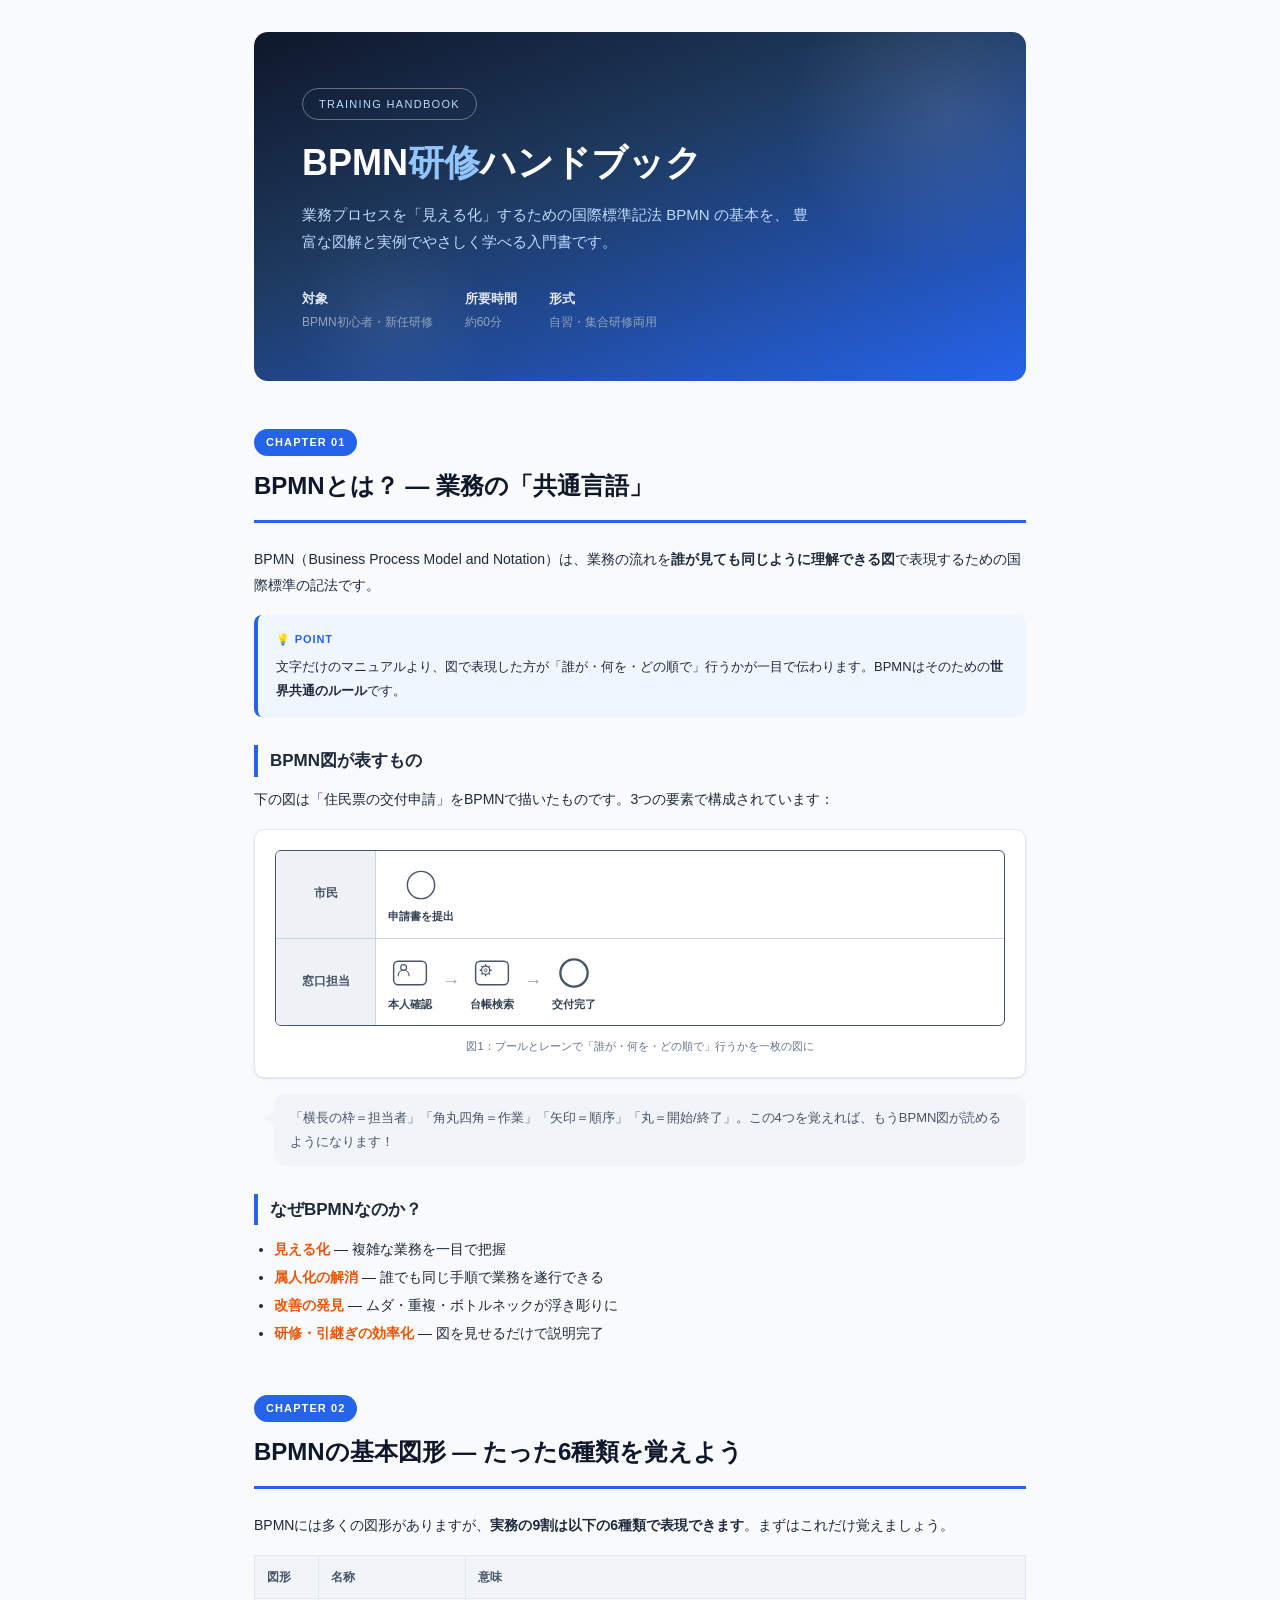
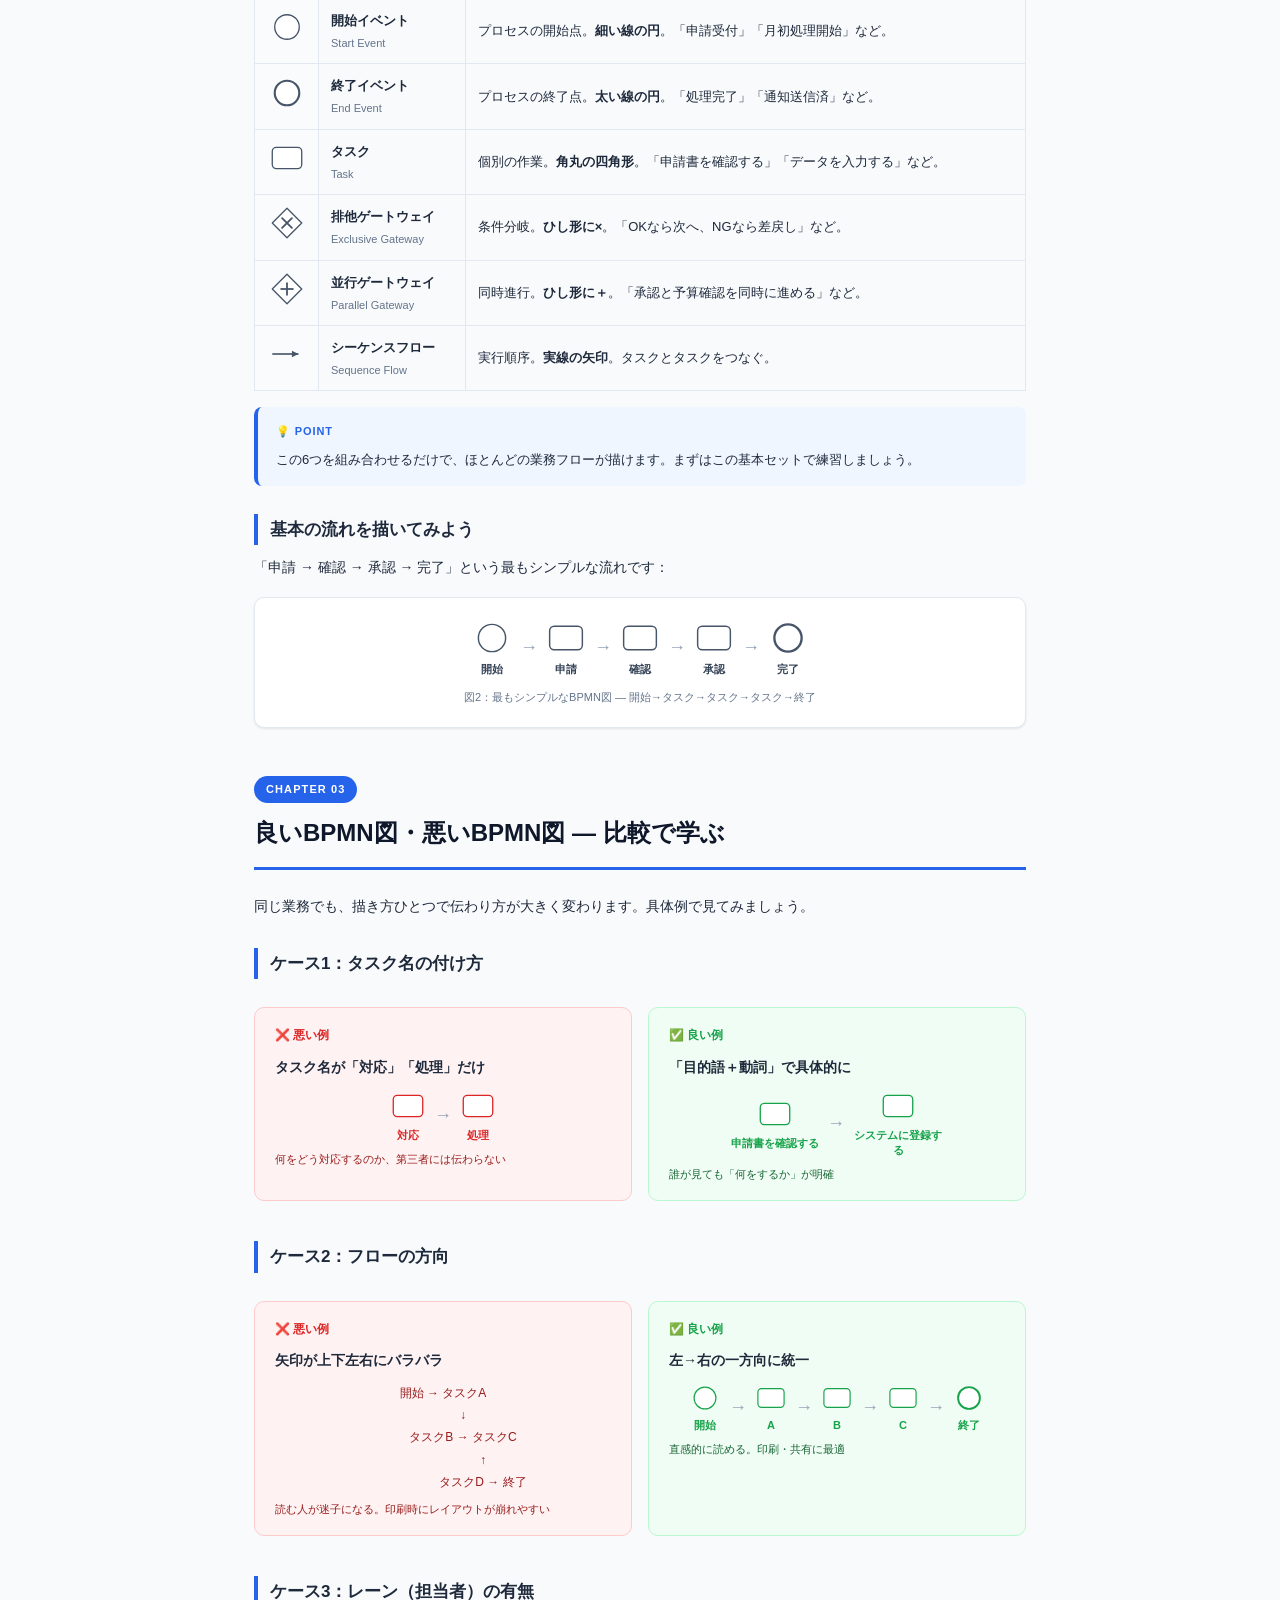
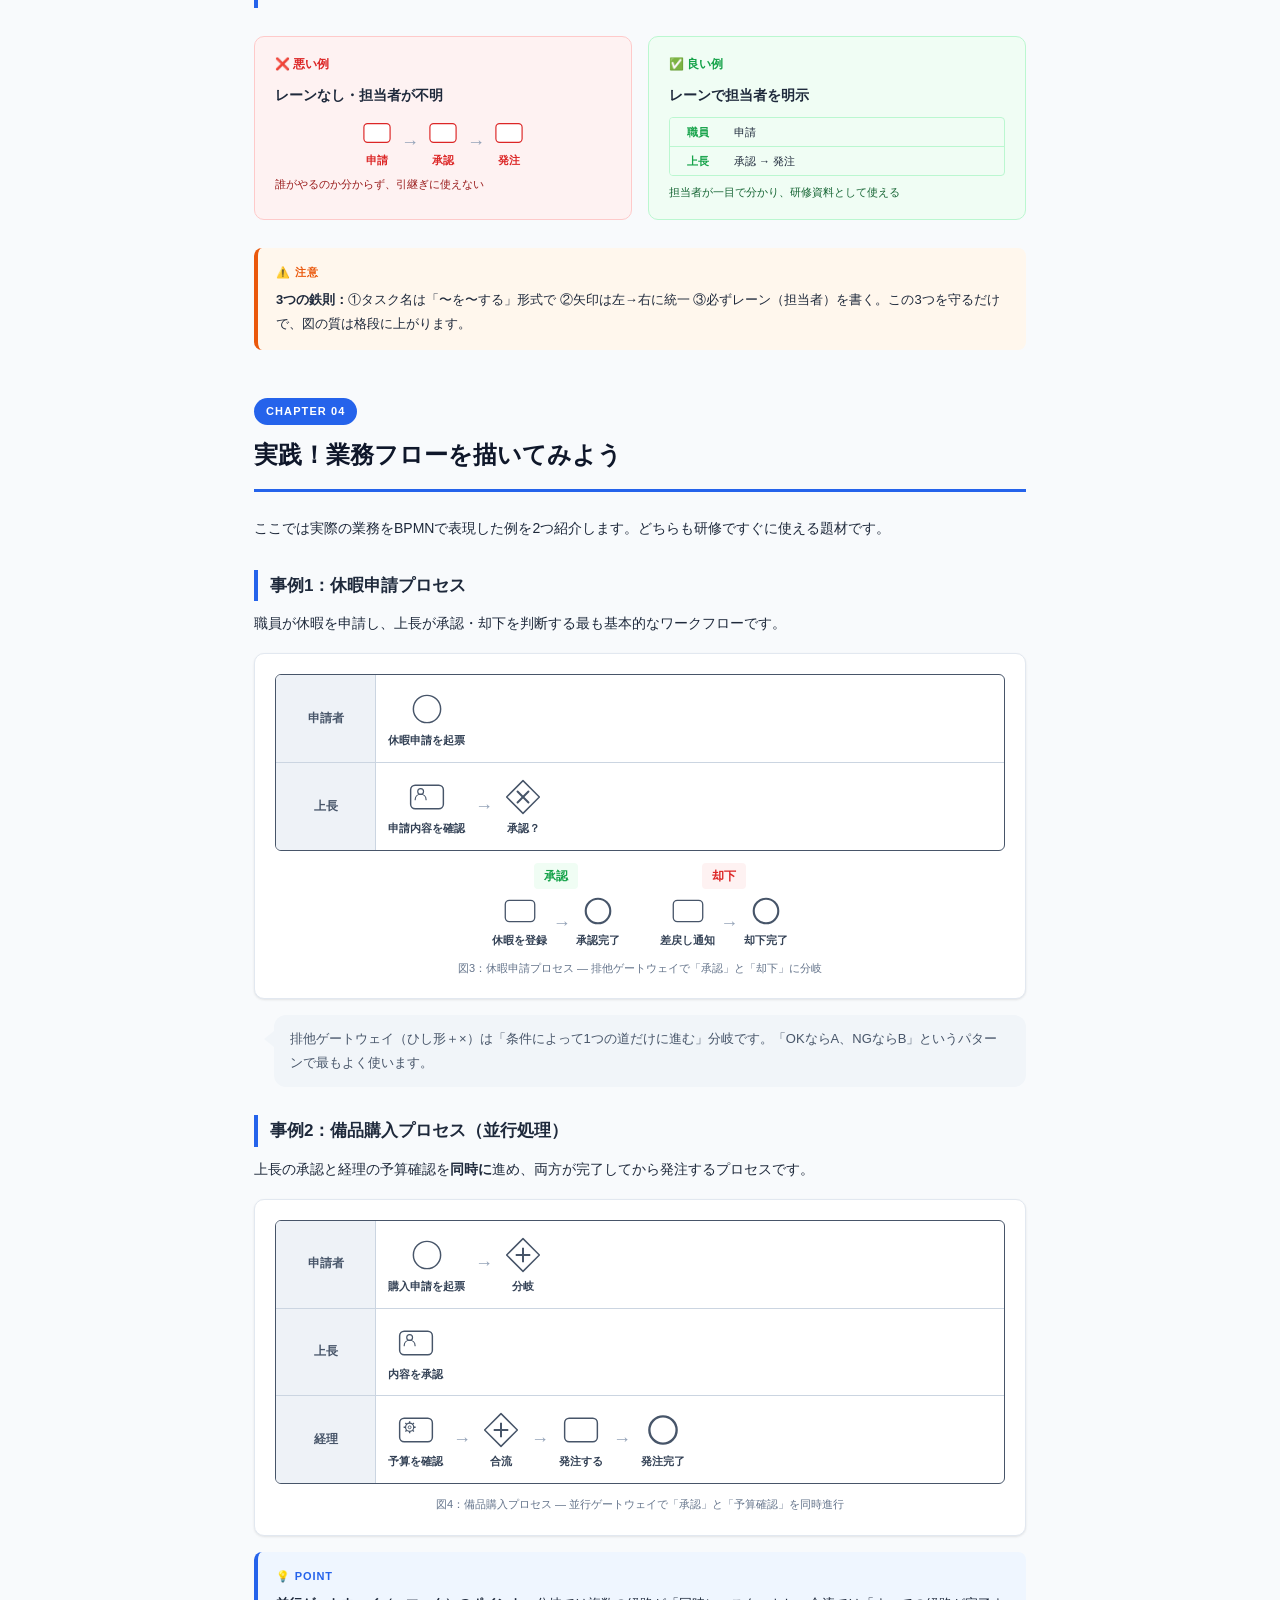
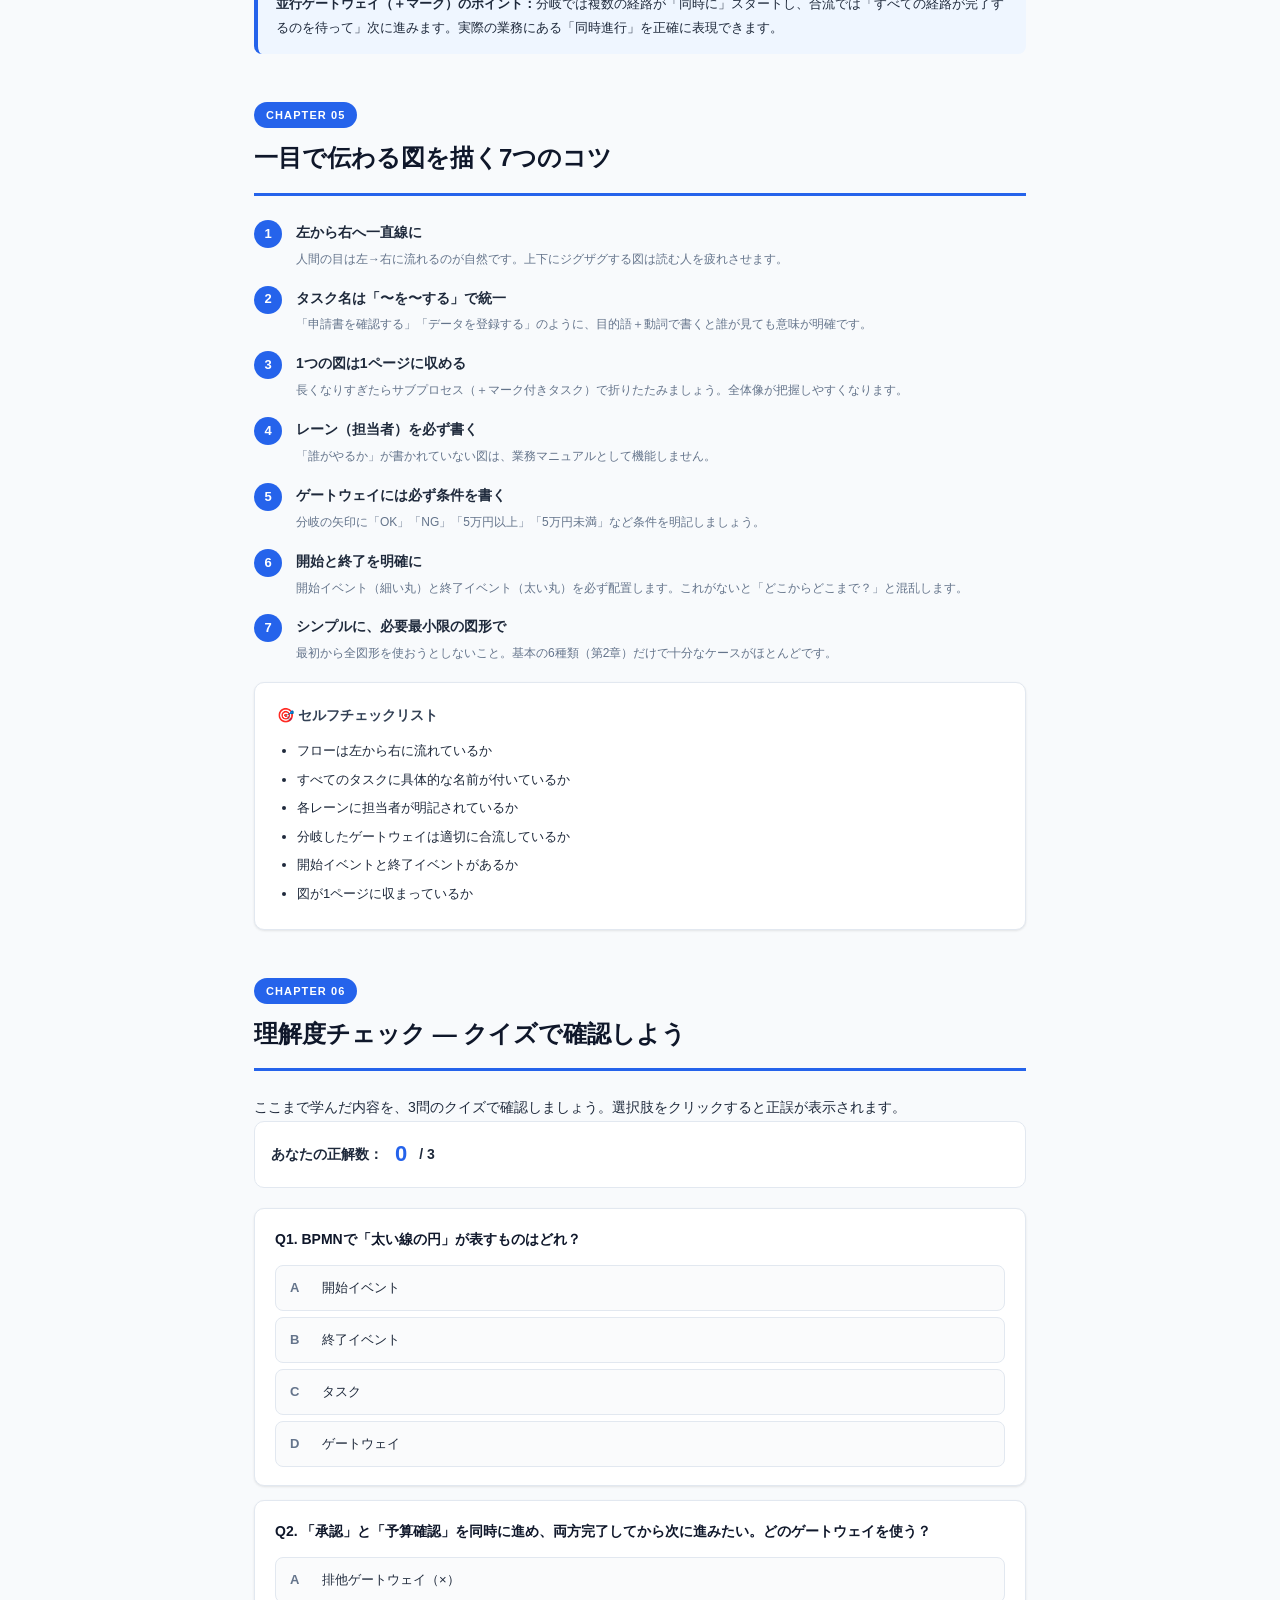
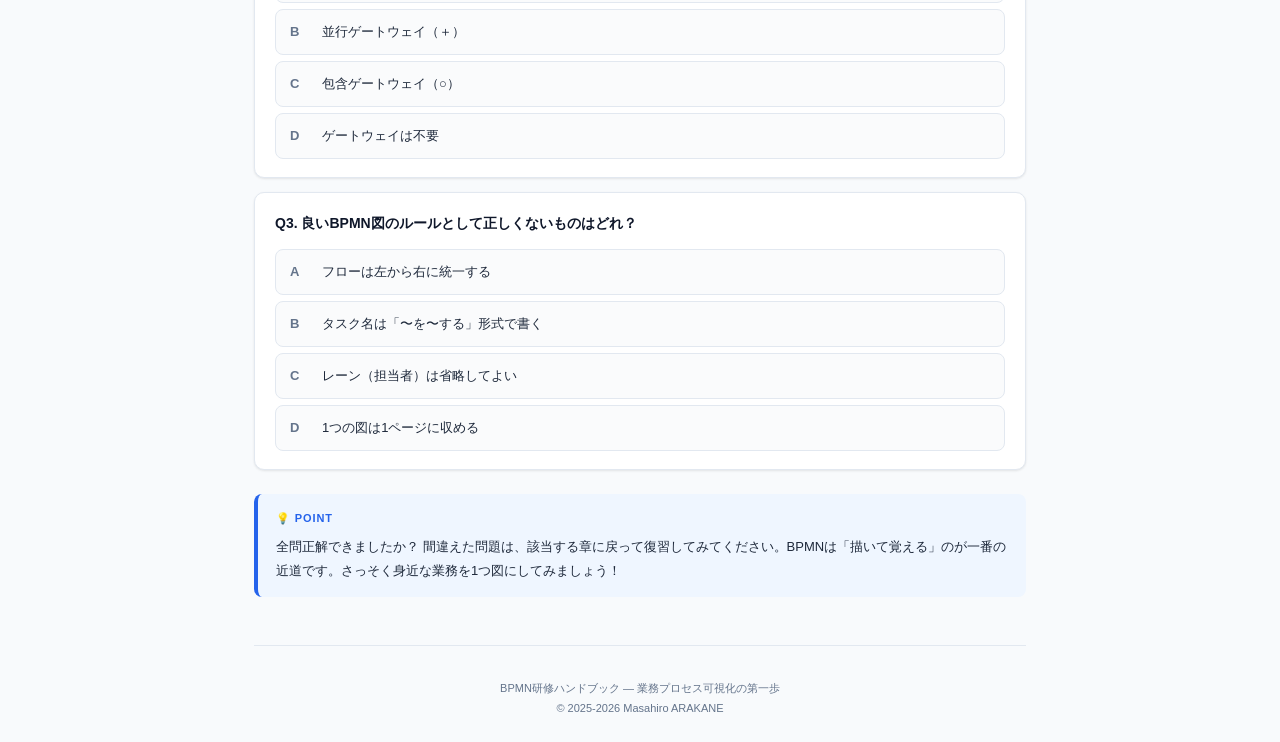
==== commit 0f0c6107: "仮編集・残タスク: 実際の図追加" ====
--- a/learn-bpmn.html
+++ b/learn-bpmn.html
@@ -1,1138 +1,1173 @@
 <!DOCTYPE html>
 <html lang="ja">
-  <head>
-    <meta charset="UTF-8" />
-    <meta name="viewport" content="width=device-width, initial-scale=1.0" />
-    <title>BPMN作成ハンドブック</title>
-    <link rel="stylesheet" href="./bootstrap.min.css" />
-    <style>
-      :root {
-        --ink: #24292f;
-        --sub: #57606a;
-        --line: #d9dee3;
-        --brand: #1d4ed8;
-        --brand-soft: #eef3ff;
-        --accent: #c2410c;
-        --accent-soft: #fff4ec;
-        --paper: #fbfbfa;
-        --card: #ffffff;
-      }
-      * { box-sizing: border-box; }
-      body {
-        font-size: 0.95rem;
-        font-family: "Hiragino Sans", "Noto Sans JP", "Yu Gothic", sans-serif;
-        scroll-behavior: smooth;
-        background-color: var(--paper);
-        color: var(--ink);
-        line-height: 1.8;
-      }
-      h1, h2, h3, h4 { font-family: "Hiragino Sans", "Noto Sans JP", "Yu Gothic", sans-serif; letter-spacing: .01em; }
-
-      /* ---------- Sidebar / TOC ---------- */
-      .sidebar-nav {
-        position: sticky;
-        top: 0;
-        height: 100vh;
-        overflow-y: auto;
-        background: #111827;
-        color: #cbd5e1;
-      }
-      .toc-brand {
-        font-size: 1.02rem;
-        font-weight: 700;
-        color: #fff;
-        border-bottom: 1px solid #2b3446;
-        padding-bottom: 1rem;
-        margin-bottom: 1rem;
-      }
-      .toc-brand small { display:block; font-weight:400; color:#8aa0c9; font-size:.72rem; margin-top:.3rem; letter-spacing:.08em; }
-      .toc a { transition: all .15s ease; color: #b7c2d6; display: block; padding: .3rem .1rem; text-decoration: none; border-radius: 4px; }
-      .toc a:hover { color: #fff; background: rgba(255,255,255,.06); padding-left: .5rem; }
-      .toc ul ul a { font-size: .8rem; color: #8592a8; padding: .18rem .1rem; }
-      .toc ul ul a:hover { color: #fff; }
-      .toc a.active { color: #fff; background: rgba(59,130,246,.25); font-weight: 600; padding-left: .5rem; }
-      .toc .chapter-num { display:inline-block; width:1.4em; color:#5b6b8c; font-variant-numeric: tabular-nums; }
-
-      .content-section { padding-top: 70px; margin-top: -70px; }
-      main { max-width: 980px; }
-      h2.chapter-title {
-        border-bottom: 3px solid var(--brand);
-        padding-bottom: .6rem;
-        margin-bottom: 1.4rem;
-        font-weight: 700;
-      }
-      h2.chapter-title .eyebrow { display:block; font-size:.75rem; letter-spacing:.15em; color: var(--brand); font-weight:700; margin-bottom:.3rem; }
-      h3 { margin-top: 2rem; margin-bottom: .9rem; font-weight: 700; color: #111827; }
-      h3 .eyebrow { color: var(--sub); font-weight: 500; margin-right:.4rem; }
-
-      /* ---------- Hero ---------- */
-      .hero {
-        background: linear-gradient(135deg, #111827 0%, #1d3a6b 55%, #1d4ed8 100%);
-        color: #fff;
-        border-radius: 14px;
-        padding: 2.6rem 2.4rem;
-        margin-bottom: 2.4rem;
-        position: relative;
-        overflow: hidden;
-      }
-      .hero::after {
-        content: "";
-        position: absolute; right: -60px; top: -60px; width: 260px; height: 260px;
-        background: radial-gradient(circle, rgba(255,255,255,.12) 0%, transparent 70%);
-      }
-      .hero .badge-outline {
-        display:inline-block; border:1px solid rgba(255,255,255,.4); border-radius: 999px;
-        padding: .25rem .9rem; font-size:.75rem; letter-spacing:.1em; margin-bottom:1rem; color:#dbe6ff;
-      }
-      .hero h1 { font-weight: 800; font-size: 2.1rem; margin-bottom:.6rem; }
-      .hero p { color: #cfe0ff; max-width: 640px; margin-bottom: 0; }
-
-      /* ---------- Cards / callouts ---------- */
-      .card-soft { background: var(--card); border: 1px solid var(--line); border-radius: 12px; padding: 1.4rem 1.5rem; }
-      .point-box {
-        background: var(--brand-soft); border-left: 4px solid var(--brand);
-        border-radius: 8px; padding: 1rem 1.2rem; margin: 1.2rem 0;
-      }
-      .point-box .point-label { font-weight:700; color: var(--brand); font-size:.8rem; letter-spacing:.08em; margin-bottom:.3rem; display:block;}
-      .warn-box {
-        background: var(--accent-soft); border-left: 4px solid var(--accent);
-        border-radius: 8px; padding: 1rem 1.2rem; margin: 1.2rem 0;
-      }
-      .warn-box .point-label { font-weight:700; color: var(--accent); font-size:.8rem; letter-spacing:.08em; margin-bottom:.3rem; display:block;}
-      strong.hl { color: var(--accent); }
-
-      /* ---------- BPMN icon table ---------- */
-      .bpmn-icon { display:block; }
-      .icon-table th, .icon-table td { border: 1px solid var(--line); padding: .8rem; vertical-align: middle; }
-      .icon-table th { background: #f3f5f8; font-weight:700; font-size:.82rem; color:#374151; }
-      .icon-cell { width: 76px; text-align:center; background: #fcfcfb; }
-      .icon-cell .bpmn-icon { margin: 0 auto; }
-      .name-cell { white-space: nowrap; font-weight:700; }
-      .name-cell small { display:block; font-weight:400; color: var(--sub); font-size:.75rem; }
-
-      /* ---------- Schematic diagram panels (replace screenshots) ---------- */
-      .diagram-panel {
-        border: 1px solid var(--line); border-radius: 12px; background: #fff;
-        padding: 1.4rem; margin: 1.2rem 0; overflow-x: auto;
-      }
-      .diagram-panel .diagram-caption { font-size: .8rem; color: var(--sub); text-align:center; margin-top: .6rem; }
-      .flow-row { display:flex; align-items:center; gap: .35rem; flex-wrap: wrap; }
-      .flow-node { display:flex; flex-direction:column; align-items:center; gap:.3rem; }
-      .flow-node .lbl { font-size: .72rem; color:#374151; text-align:center; max-width: 92px; line-height:1.3; }
-      .flow-arrow { color: var(--sub); font-size: 1.2rem; margin: 0 .1rem; }
-      .lane-wrap { border: 1.5px solid #374151; border-radius: 6px; overflow:hidden; min-width: 640px; }
-      .lane { display:flex; border-bottom: 1px solid #d1d5db; }
-      .lane:last-child { border-bottom:none; }
-      .lane .lane-label {
-        width: 110px; min-width:110px; background:#eef1f5; display:flex; align-items:center; justify-content:center;
-        font-size:.78rem; font-weight:700; color:#374151; padding: .5rem; text-align:center; border-right:1px solid #d1d5db;
-      }
-      .lane .lane-body { flex:1; display:flex; align-items:center; gap: .6rem; padding: 1rem; overflow-x:auto; }
-
-      /* ---------- Toolbar reference ---------- */
-      .tool-grid { display:grid; grid-template-columns: repeat(auto-fill, minmax(230px,1fr)); gap: .9rem; margin: 1.2rem 0; }
-      .tool-card { border:1px solid var(--line); border-radius:10px; padding: .9rem 1rem; background:#fff; }
-      .tool-card .tool-icon { width:32px; height:32px; color: var(--brand); margin-bottom:.5rem; }
-      .tool-card h4 { font-size:.9rem; font-weight:700; margin-bottom:.25rem; }
-      .tool-card p { font-size:.8rem; color: var(--sub); margin-bottom:0; }
-      kbd { background:#1f2937; color:#fff; border-radius:4px; padding:.15rem .45rem; font-size:.78rem; }
-
-      .custom-table th, .custom-table td { border: 1px solid var(--line); padding: .75rem; text-align:left; }
-      .custom-table th { background-color: #f3f5f8; }
-      .space-y-1 > * + * { margin-top: .25rem; }
-      .space-y-2 > * + * { margin-top: .5rem; }
-      .space-y-3 > * + * { margin-top: 1rem; }
-      .list-disc { list-style-type: disc; padding-left: 1.5rem; }
-      .list-decimal { padding-left: 1.5rem; }
-
-      /* ---------- Quiz ---------- */
-      .quiz-card { border:1px solid var(--line); border-radius:12px; padding:1.3rem 1.4rem; margin-bottom:1.2rem; background:#fff; }
-      .quiz-q { font-weight:700; margin-bottom:.8rem; }
-      .quiz-opt {
-        display:flex; align-items:flex-start; gap:.6rem; padding:.55rem .7rem; border:1px solid var(--line);
-        border-radius:8px; margin-bottom:.5rem; cursor:pointer; font-size:.88rem; background:#fbfbfb;
-      }
-      .quiz-opt:hover { border-color:#93b4ff; background: #f5f8ff; }
-      .quiz-opt.correct { border-color:#16a34a; background:#f0fdf4; }
-      .quiz-opt.wrong { border-color:#dc2626; background:#fef2f2; }
-      .quiz-opt .oc { font-weight:700; color:var(--sub); }
-      .quiz-explain { display:none; font-size:.82rem; color:#374151; background:#f3f5f8; border-radius:8px; padding:.7rem .9rem; margin-top:.5rem; }
-      .quiz-explain.show { display:block; }
-      .quiz-score { position: sticky; top: 70px; z-index: 5; }
-
-      /* ---------- Checklist ---------- */
-      .checklist-item { display:flex; align-items:flex-start; gap:.6rem; padding:.6rem .2rem; border-bottom:1px dashed var(--line); }
-      .checklist-item:last-child { border-bottom:none; }
-      .checklist-item input { margin-top:.3rem; width:18px; height:18px; flex-shrink:0; }
-      .checklist-item label { cursor:pointer; }
-      .checklist-item.done label { color:#9aa4b2; text-decoration: line-through; }
-
-      /* ---------- Glossary ---------- */
-      .glossary-term { font-weight:700; color:#111827; }
-      dl.glossary dt { margin-top:1.1rem; }
-      dl.glossary dd { color:#374151; margin-left:0; }
-
-      @media (max-width: 767.98px) {
-        .sidebar-nav { position: static; height: auto; max-height: 320px; overflow-y: auto; margin-bottom: 1.5rem; }
-        .hero { padding: 1.6rem; }
-      }
-    </style>
-  </head>
-  <body>
-    <div class="d-flex">
-      <nav class="toc sidebar-nav p-4" style="width: 300px; min-width: 300px;">
-        <div class="toc-brand">
-          BPMN作成ハンドブック
-          <small>業務プロセス可視化・実践ガイド &mdash; 第2版</small>
-        </div>
-        <ul class="list-unstyled space-y-2">
-          <li>
-            <a href="#section1" class="toc-link"><span class="chapter-num">1</span>はじめに</a>
-            <ul class="list-unstyled ms-3 mt-1 space-y-1">
-              <li><a href="#section1-1" class="toc-link">1.1 BPMNとは？</a></li>
-              <li><a href="#section1-2" class="toc-link">1.2 なぜBPMNなのか？</a></li>
-              <li><a href="#section1-3" class="toc-link">1.3 本書の読み進め方</a></li>
-            </ul>
-          </li>
-          <li>
-            <a href="#section2" class="toc-link"><span class="chapter-num">2</span>BPMN 2.0の基本</a>
-            <ul class="list-unstyled ms-3 mt-1 space-y-1">
-              <li><a href="#section2-1" class="toc-link">2.1 基本的な考え方</a></li>
-              <li><a href="#section2-2" class="toc-link">2.2 主要な図形要素</a></li>
-              <li><a href="#section2-3" class="toc-link">2.3 BPMN記載レベル</a></li>
-              <li><a href="#section2-4" class="toc-link">2.4 イベントの種類を理解する</a></li>
-              <li><a href="#section2-5" class="toc-link">2.5 サブプロセスと境界イベント</a></li>
-            </ul>
-          </li>
-          <li>
-            <a href="#section3" class="toc-link"><span class="chapter-num">3</span>BPMNエディタ入門</a>
-            <ul class="list-unstyled ms-3 mt-1 space-y-1">
-              <li><a href="#section3-1" class="toc-link">3.1 画面構成と基本機能</a></li>
-              <li><a href="#section3-2" class="toc-link">3.2 ツールバー機能一覧</a></li>
-              <li><a href="#section3-3" class="toc-link">3.3 覚えておきたいショートカット</a></li>
-              <li><a href="#section3-4" class="toc-link">3.4 初めてのBPMN図作成</a></li>
-            </ul>
-          </li>
-          <li>
-            <a href="#section4" class="toc-link"><span class="chapter-num">4</span>実践！BPMN記載例</a>
-            <ul class="list-unstyled ms-3 mt-1 space-y-1">
-              <li><a href="#section4-1" class="toc-link">4.1 記載例を読む上での注意点</a></li>
-              <li><a href="#section4-2" class="toc-link">4.2 事例1：住民票の写し交付申請</a></li>
-              <li><a href="#section4-3" class="toc-link">4.3 事例2：備品購入申請（並行処理）</a></li>
-            </ul>
-          </li>
-          <li>
-            <a href="#section5" class="toc-link"><span class="chapter-num">5</span>分かりやすい図作成のヒント</a>
-            <ul class="list-unstyled ms-3 mt-1 space-y-1">
-              <li><a href="#section5-1" class="toc-link">5.1 初心者が陥りがちなワナ</a></li>
-              <li><a href="#section5-2" class="toc-link">5.2 一目で伝わる図のルール</a></li>
-            </ul>
-          </li>
-          <li>
-            <a href="#section6" class="toc-link"><span class="chapter-num">6</span>組織内でのBPMN活用</a>
-            <ul class="list-unstyled ms-3 mt-1 space-y-1">
-              <li><a href="#section6-1" class="toc-link">6.1 組織に根付かせるステップ</a></li>
-              <li><a href="#section6-2" class="toc-link">6.2 研修と学習リソース</a></li>
-            </ul>
-          </li>
-          <li><a href="#section7" class="toc-link"><span class="chapter-num">7</span>おわりに</a></li>
-          <li>
-            <a href="#section8" class="toc-link"><span class="chapter-num">付</span>付録</a>
-            <ul class="list-unstyled ms-3 mt-1 space-y-1">
-              <li><a href="#section8-1" class="toc-link">A. タスクの種類</a></li>
-              <li><a href="#section8-2" class="toc-link">B. ゲートウェイの種類</a></li>
-              <li><a href="#section8-3" class="toc-link">C. イベントの種類一覧</a></li>
-              <li><a href="#section8-4" class="toc-link">D. 理解度チェック（クイズ）</a></li>
-              <li><a href="#section8-5" class="toc-link">E. 用語集</a></li>
-            </ul>
-          </li>
-        </ul>
-      </nav>
-
-      <main class="flex-grow-1 p-4 p-md-5 bg-light min-vh-100" style="margin-left: 20px;">
-        <div class="hero">
-          <span class="badge-outline">PROCESS MODELING HANDBOOK</span>
-          <h1>BPMN作成ハンドブック</h1>
-          <p>業務プロセスの可視化・改善・標準化のための実践ガイド。基本の考え方からエディタの使い方、記載例、組織展開のヒントまでを一冊で。</p>
-        </div>
-
-        <section id="section1" class="content-section mb-5">
-          <h2 class="chapter-title"><span class="eyebrow">CHAPTER 01</span>はじめに &ndash; BPMNで業務を見える化・改善する</h2>
-
-          <div id="section1-1" class="content-section mt-4">
-            <h3 class="h4"><span class="eyebrow">1.1</span>BPMNとは？ &ndash; 業務プロセスの共通言語</h3>
-            <p class="mt-2 lh-lg">
-              BPMN（Business Process Model and Notation）とは、業務プロセスを視覚的に記述するための国際標準の表記法です。複雑な業務の流れを、誰にでも理解しやすい図（BPMN図）として表現することができます。
-              組織内での多様な業務は、しばしば複数の部署や担当者が関わり合って遂行されます。BPMNは、これらの関係者間で業務プロセスに関する認識を統一し、誤解を防ぐための「共通言語」としての役割を果たします。
-            </p>
-            <div class="diagram-panel">
-              <div class="lane-wrap">
-                <div class="lane">
-                  <div class="lane-label">市民</div>
-                  <div class="lane-body">
-                    <div class="flow-node"><svg viewBox="0 0 44 44" style="width:44px;height:44px" class="bpmn-icon " xmlns="http://www.w3.org/2000/svg" aria-hidden="true"><circle cx="22" cy="22" r="15" fill="#ffffff" stroke="#495057" stroke-width="1.6"/></svg><div class="lbl">申請を
-提出</div></div><span class="flow-arrow">&#10230;</span><div class="flow-node"><svg viewBox="0 0 44 44" style="width:44px;height:44px" class="bpmn-icon " xmlns="http://www.w3.org/2000/svg" aria-hidden="true"><rect x="4" y="9" width="36" height="26" rx="5" fill="#ffffff" stroke="#495057" stroke-width="1.6"/><circle cx="15" cy="16" r="3.2" fill="none" stroke="#495057" stroke-width="1.3"/><path d="M9 25 c0-4 3-6 6-6 s6 2 6 6" fill="none" stroke="#495057" stroke-width="1.3" stroke-linecap="round"/></svg><div class="lbl">受付内容を
-確認</div></div>
-                  </div>
-                </div>
-                <div class="lane">
-                  <div class="lane-label">窓口担当</div>
-                  <div class="lane-body">
-                    <div class="flow-node"><svg viewBox="0 0 44 44" style="width:44px;height:44px" class="bpmn-icon " xmlns="http://www.w3.org/2000/svg" aria-hidden="true"><rect x="4" y="9" width="36" height="26" rx="5" fill="#ffffff" stroke="#495057" stroke-width="1.6"/><circle cx="15" cy="16" r="3.2" fill="none" stroke="#495057" stroke-width="1.3"/><path d="M9 25 c0-4 3-6 6-6 s6 2 6 6" fill="none" stroke="#495057" stroke-width="1.3" stroke-linecap="round"/></svg><div class="lbl">本人確認
-を行う</div></div><span class="flow-arrow">&#10230;</span><div class="flow-node"><svg viewBox="0 0 44 44" style="width:44px;height:44px" class="bpmn-icon " xmlns="http://www.w3.org/2000/svg" aria-hidden="true"><polygon points="22,4 40,22 22,40 4,22" fill="#ffffff" stroke="#495057" stroke-width="1.6" stroke-linejoin="round"/><line x1="16" y1="16" x2="28" y2="28" stroke="#495057" stroke-width="2.2" stroke-linecap="round"/><line x1="28" y1="16" x2="16" y2="28" stroke="#495057" stroke-width="2.2" stroke-linecap="round"/></svg><div class="lbl">確認
-OK?</div></div><span class="flow-arrow">&#10230;</span><div class="flow-node"><svg viewBox="0 0 44 44" style="width:44px;height:44px" class="bpmn-icon " xmlns="http://www.w3.org/2000/svg" aria-hidden="true"><rect x="4" y="9" width="36" height="26" rx="5" fill="#ffffff" stroke="#495057" stroke-width="1.6"/><circle cx="15" cy="19" r="4.5" fill="none" stroke="#495057" stroke-width="1.3"/><line x1="19.5" y1="19.0" x2="21.6" y2="19.0" stroke="#495057" stroke-width="1.5"/><line x1="18.181980515339465" y1="22.181980515339465" x2="19.66690475583121" y2="23.66690475583121" stroke="#495057" stroke-width="1.5"/><line x1="15.0" y1="23.5" x2="15.0" y2="25.6" stroke="#495057" stroke-width="1.5"/><line x1="11.818019484660535" y1="22.181980515339465" x2="10.333095244168787" y2="23.66690475583121" stroke="#495057" stroke-width="1.5"/><line x1="10.5" y1="19.0" x2="8.4" y2="19.0" stroke="#495057" stroke-width="1.5"/><line x1="11.818019484660535" y1="15.818019484660535" x2="10.333095244168785" y2="14.333095244168787" stroke="#495057" stroke-width="1.5"/><line x1="15.0" y1="14.5" x2="14.999999999999998" y2="12.4" stroke="#495057" stroke-width="1.5"/><line x1="18.18198051533946" y1="15.818019484660535" x2="19.66690475583121" y2="14.333095244168785" stroke="#495057" stroke-width="1.5"/><circle cx="15" cy="19" r="1.6" fill="#ffffff" stroke="#495057" stroke-width="1"/></svg><div class="lbl">台帳を
-検索する</div></div><span class="flow-arrow">&#10230;</span><div class="flow-node"><svg viewBox="0 0 44 44" style="width:44px;height:44px" class="bpmn-icon " xmlns="http://www.w3.org/2000/svg" aria-hidden="true"><circle cx="22" cy="22" r="15" fill="#ffffff" stroke="#495057" stroke-width="2.6"/></svg><div class="lbl">交付
-完了</div></div>
-                  </div>
-                </div>
-              </div>
-              <div class="diagram-caption">図1.1　プールとレーンで「誰が・何を・どの順で」行うかを一枚の図に表現する</div>
-            </div>
-            <p class="lh-lg">
-              従来の文字ベースの業務マニュアルでは、全体の流れや関連性が把握しにくく、更新も煩雑になりがちでした。BPMNを用いることで、業務の開始から終了までの一連の流れ、各ステップでの作業内容、判断条件、担当者などを視覚的に明確にできます。
-            </p>
-          </div>
-
-          <div id="section1-2" class="content-section mt-5">
-            <h3 class="h4"><span class="eyebrow">1.2</span>なぜBPMNなのか？ &ndash; 利用時のメリットと目的</h3>
-            <p class="mt-2 lh-lg">BPMNを導入することには、多くのメリットがあります。これらは組織の業務効率と透明性を大幅に向上させる可能性を秘めています。</p>
-            <ul class="list-disc mt-3 space-y-3">
-              <li><strong class="hl">業務の可視化と理解促進：</strong><br>複雑な業務プロセスを誰にでも分かりやすく「見える化」することで、関係者間の共通理解を深めます。これにより、業務の全体像を把握しやすくなり、個々の作業がプロセス全体の中でどのような役割を担っているのかが明確になります。</li>
-              <li><strong class="hl">非効率性の発見と業務改善：</strong><br>プロセスを客観的に図示することで、これまで気づかなかったボトルネック、無駄な作業、重複作業などが明らかになり、具体的な改善策を検討するための土台となります。</li>
-              <li><strong class="hl">標準化と属人化の解消：</strong><br>業務手順を標準化することで、特定の担当者しか業務内容を詳細に把握していないといった「属人化」の状態を解消できます。</li>
-              <li><strong class="hl">職員研修・引継ぎの効率化：</strong><br>視覚的に分かりやすいBPMN図は、新人研修や人事異動時の業務引継ぎ資料としても非常に有効です。</li>
-              <li><strong class="hl">システム調達・開発の効率化：</strong><br>情報システムの導入や更新の際に、BPMN図は業務要件を明確に伝えるための有効な手段となります。</li>
-              <li><strong class="hl">法令改正への迅速な対応：</strong><br>行政事務は法令に基づいて行われるため、法令改正は業務プロセスの変更を伴います。プロセスが可視化されていれば影響箇所を迅速に特定できます。</li>
-            </ul>
-          </div>
-
-          <div id="section1-3" class="content-section mt-5">
-            <h3 class="h4"><span class="eyebrow">1.3</span>本ハンドブックの読み進め方</h3>
-            <p class="mt-2 lh-lg">
-              本ハンドブックは、BPMNを初めて学ぶ方でも理解しやすいように、基本的な概念から具体的な作成方法、活用事例までを段階的に解説します。第2章で基礎知識、第3章でエディタの使い方、第4章で実例、第5〜6章で運用のコツを扱い、巻末の付録には図形の早見表と理解度チェックを収録しています。目次から気になる章に直接ジャンプしても構いません。
-            </p>
-            <div class="point-box">
-              <span class="point-label">POINT</span>
-              初めてBPMNに触れる方は、第2章2.1〜2.2 → 第3章 → 第4章の順に読むと、最短で「自分の業務を図にする」ところまでたどり着けます。
-            </div>
-          </div>
-        </section>
-
-        <section id="section2" class="content-section mb-5">
-          <h2 class="chapter-title"><span class="eyebrow">CHAPTER 02</span>BPMN 2.0の基本</h2>
-
-          <div id="section2-1" class="content-section mt-4">
-            <h3 class="h4"><span class="eyebrow">2.1</span>基本的な考え方</h3>
-            <p class="mt-2 lh-lg">BPMNには多くの図形やルールがありますが、最初からすべてを覚える必要はありません。まずは、業務プロセスを表現するための最も基本的な考え方と、主要な要素を理解することから始めましょう。</p>
-            <ol class="list-decimal mt-3 space-y-2">
-              <li><strong>横長の四角形（プールとレーン）</strong>を書き、部署名や役割で区切る（誰が関わるか）。</li>
-              <li><strong>角丸の四角形（タスク）</strong>を並べる（何を行うか）。</li>
-              <li><strong>矢印（シーケンスフロー）</strong>でつなぐ（どのような順番で行うか）。</li>
-              <li>開始を<strong>細い円（開始イベント）</strong>、終了を<strong>太い円（終了イベント）</strong>で示す。</li>
-            </ol>
-            <div class="diagram-panel">
-              <div class="flow-row justify-content-center">
-                <div class="flow-node"><svg viewBox="0 0 44 44" style="width:44px;height:44px" class="bpmn-icon " xmlns="http://www.w3.org/2000/svg" aria-hidden="true"><circle cx="22" cy="22" r="15" fill="#ffffff" stroke="#495057" stroke-width="1.6"/></svg><div class="lbl">開始</div></div><span class="flow-arrow">&#10230;</span><div class="flow-node"><svg viewBox="0 0 44 44" style="width:44px;height:44px" class="bpmn-icon " xmlns="http://www.w3.org/2000/svg" aria-hidden="true"><rect x="4" y="9" width="36" height="26" rx="5" fill="#ffffff" stroke="#495057" stroke-width="1.6"/></svg><div class="lbl">タスク</div></div><span class="flow-arrow">&#10230;</span><div class="flow-node"><svg viewBox="0 0 44 44" style="width:44px;height:44px" class="bpmn-icon " xmlns="http://www.w3.org/2000/svg" aria-hidden="true"><rect x="4" y="9" width="36" height="26" rx="5" fill="#ffffff" stroke="#495057" stroke-width="1.6"/></svg><div class="lbl">タスク</div></div><span class="flow-arrow">&#10230;</span><div class="flow-node"><svg viewBox="0 0 44 44" style="width:44px;height:44px" class="bpmn-icon " xmlns="http://www.w3.org/2000/svg" aria-hidden="true"><circle cx="22" cy="22" r="15" fill="#ffffff" stroke="#495057" stroke-width="2.6"/></svg><div class="lbl">終了</div></div>
-              </div>
-              <div class="diagram-caption">図2.1　BPMNの基本4要素だけで、多くの業務プロセスの骨格を描くことができる</div>
-            </div>
-            <p class="mt-2 lh-lg">基本的には、これらの要素の組み合わせで、多くの業務プロセスの骨格を描くことができます。</p>
-          </div>
-
-          <div id="section2-2" class="content-section mt-5">
-            <h3 class="h4"><span class="eyebrow">2.2</span>主要な図形要素</h3>
-            <p class="mt-2 lh-lg">BPMN 2.0でよく使われる主要な図形要素とその意味を解説します。</p>
-            <div class="table-responsive mt-3">
-              <table class="table table-bordered icon-table mb-0">
-                <thead><tr><th style="width:76px">図形</th><th>名称</th><th>簡単な意味と利用例</th></tr></thead>
-                <tbody>
-                  <tr>
-      <td class="icon-cell"><svg viewBox="0 0 44 44" style="width:40px;height:40px" class="bpmn-icon " xmlns="http://www.w3.org/2000/svg" aria-hidden="true"><circle cx="22" cy="22" r="15" fill="#ffffff" stroke="#495057" stroke-width="1.6"/></svg></td>
-      <td class="name-cell">開始イベント<small>Start Event</small></td>
-      <td>プロセスの開始点（細い線の円）。例：申請受付開始、定時処理開始。</td>
-    </tr>
-                  <tr>
-      <td class="icon-cell"><svg viewBox="0 0 44 44" style="width:40px;height:40px" class="bpmn-icon " xmlns="http://www.w3.org/2000/svg" aria-hidden="true"><circle cx="22" cy="22" r="15" fill="#ffffff" stroke="#495057" stroke-width="2.6"/></svg></td>
-      <td class="name-cell">終了イベント<small>End Event</small></td>
-      <td>プロセスの終了点（太い線の円）。例：処理完了、通知発行完了。</td>
-    </tr>
-                  <tr>
-      <td class="icon-cell"><svg viewBox="0 0 44 44" style="width:40px;height:40px" class="bpmn-icon " xmlns="http://www.w3.org/2000/svg" aria-hidden="true"><rect x="4" y="9" width="36" height="26" rx="5" fill="#ffffff" stroke="#495057" stroke-width="1.6"/></svg></td>
-      <td class="name-cell">タスク<small>Task</small></td>
-      <td>個別の作業単位（角が丸い四角形）。例：「申請書を確認する」「データを入力する」。</td>
-    </tr>
-                  <tr>
-      <td class="icon-cell"><svg viewBox="0 0 44 44" style="width:40px;height:40px" class="bpmn-icon " xmlns="http://www.w3.org/2000/svg" aria-hidden="true"><polygon points="22,4 40,22 22,40 4,22" fill="#ffffff" stroke="#495057" stroke-width="1.6" stroke-linejoin="round"/><line x1="16" y1="16" x2="28" y2="28" stroke="#495057" stroke-width="2.2" stroke-linecap="round"/><line x1="28" y1="16" x2="16" y2="28" stroke="#495057" stroke-width="2.2" stroke-linecap="round"/></svg></td>
-      <td class="name-cell">排他ゲートウェイ<small>Exclusive Gateway</small></td>
-      <td>複数の経路のうち、条件に合致する「一つだけ」に進む。</td>
-    </tr>
-                  <tr>
-      <td class="icon-cell"><svg viewBox="0 0 44 44" style="width:40px;height:40px" class="bpmn-icon " xmlns="http://www.w3.org/2000/svg" aria-hidden="true"><polygon points="22,4 40,22 22,40 4,22" fill="#ffffff" stroke="#495057" stroke-width="1.6" stroke-linejoin="round"/><line x1="14" y1="22" x2="30" y2="22" stroke="#495057" stroke-width="2.2"/><line x1="22" y1="14" x2="22" y2="30" stroke="#495057" stroke-width="2.2"/></svg></td>
-      <td class="name-cell">並行ゲートウェイ<small>Parallel Gateway</small></td>
-      <td>複数の経路を「同時に」実行、または全経路完了を待つ。</td>
-    </tr>
-                  <tr>
-      <td class="icon-cell"><svg viewBox="0 0 44 44" style="width:40px;height:40px" class="bpmn-icon " xmlns="http://www.w3.org/2000/svg" aria-hidden="true"><line x1="4" y1="22" x2="36" y2="22" stroke="#495057" stroke-width="2"/><polygon points="36,22 28,18 28,26" fill="#495057"/></svg></td>
-      <td class="name-cell">シーケンスフロー<small>Sequence Flow</small></td>
-      <td>要素の実行順序、プロセスの流れ（実線の矢印）。</td>
-    </tr>
-                  <tr>
-      <td class="icon-cell"><svg viewBox="0 0 44 44" style="width:40px;height:40px" class="bpmn-icon " xmlns="http://www.w3.org/2000/svg" aria-hidden="true"><rect x="3" y="6" width="38" height="32" fill="#ffffff" stroke="#495057" stroke-width="1.5"/><line x1="3" y1="22" x2="41" y2="22" stroke="#495057" stroke-width="1.2"/><line x1="10" y1="6" x2="10" y2="38" stroke="#495057" stroke-width="1.2"/></svg></td>
-      <td class="name-cell">プール／レーン<small>Pool / Lane</small></td>
-      <td>参加者やプロセス全体の括り（プール）と、その中の役割・担当者（レーン）。例：「窓口担当」「承認者」。</td>
-    </tr>
-                  <tr>
-      <td class="icon-cell"><svg viewBox="0 0 44 44" style="width:40px;height:40px" class="bpmn-icon " xmlns="http://www.w3.org/2000/svg" aria-hidden="true"><circle cx="6" cy="22" r="2.6" fill="#ffffff" stroke="#495057" stroke-width="1.6"/><line x1="9" y1="22" x2="34" y2="22" stroke="#495057" stroke-width="1.6" stroke-dasharray="4,3"/><polygon points="38,22 30,18 30,26" fill="#ffffff" stroke="#495057" stroke-width="1.4"/></svg></td>
-      <td class="name-cell">メッセージフロー<small>Message Flow</small></td>
-      <td>異なるプール間のメッセージや情報のやり取り（破線の矢印）。</td>
-    </tr>
-                  <tr>
-      <td class="icon-cell"><svg viewBox="0 0 44 44" style="width:40px;height:40px" class="bpmn-icon " xmlns="http://www.w3.org/2000/svg" aria-hidden="true"><path d="M11 4 h14 l6 6 v30 h-20 z" fill="#ffffff" stroke="#495057" stroke-width="1.5" stroke-linejoin="round"/><path d="M25 4 v6 h6" fill="none" stroke="#495057" stroke-width="1.3"/><line x1="14" y1="20" x2="26" y2="20" stroke="#495057" stroke-width="1"/><line x1="14" y1="25" x2="26" y2="25" stroke="#495057" stroke-width="1"/><line x1="14" y1="30" x2="22" y2="30" stroke="#495057" stroke-width="1"/></svg></td>
-      <td class="name-cell">データオブジェクト<small>Data Object</small></td>
-      <td>プロセスで扱う情報や書類。例：「申請書」「報告書」。</td>
-    </tr>
-                  <tr>
-      <td class="icon-cell"><svg viewBox="0 0 44 44" style="width:40px;height:40px" class="bpmn-icon " xmlns="http://www.w3.org/2000/svg" aria-hidden="true"><line x1="4" y1="30" x2="38" y2="12" stroke="#495057" stroke-width="1.4" stroke-dasharray="1.5,2.5" stroke-linecap="round"/></svg></td>
-      <td class="name-cell">関連<small>Association</small></td>
-      <td>要素と注釈・データオブジェクトなどを結びつける点線。</td>
-    </tr>
-                </tbody>
-              </table>
-            </div>
-            <p class="mt-3 lh-lg">
-              これらの図形を組み合わせることで、業務プロセスを具体的に表現していきます。<strong class="hl">業務の可視化</strong>が進むことで、関係者全員が同じ理解を持つことができ、<strong class="hl">業務改善</strong>の議論がスムーズになります。
-            </p>
-          </div>
-
-          <div id="section2-3" class="content-section mt-5">
-            <h3 class="h4"><span class="eyebrow">2.3</span>BPMN記載レベル</h3>
-            <p class="mt-2 lh-lg">BPMNにはいくつかのレベルがあり、目的に応じて使い分けられます。地方自治体においては、特に「分析レベル」での記述が推奨されることが多いようです。</p>
-            <ul class="list-disc mt-3 space-y-2">
-              <li><strong>記述レベル：</strong>事務の基本的な作業の流れを記載するレベル。</li>
-              <li><strong>分析レベル：</strong>記述レベルの内容に加え、事務の詳細や例外的な処理までを表記するレベル。これが<strong class="hl">標準化</strong>や<strong class="hl">属人化の解消</strong>に繋がります。</li>
-              <li><strong>実行可能レベル：</strong>RPAの詳細設計資料やプログラム開発のための設計資料として詳細に記載するレベル。</li>
-            </ul>
-            <p class="mt-2 lh-lg">「分析レベル」での記述ができると、業務が正確に把握可能となり、<strong class="hl">職員研修・引継ぎの効率化</strong>にも大いに役立ちます。</p>
-          </div>
-
-          <div id="section2-4" class="content-section mt-5">
-            <h3 class="h4"><span class="eyebrow">2.4</span>イベントの種類を理解する</h3>
-            <p class="mt-2 lh-lg">
-              イベントは円で表現されますが、線の太さ・重なり・内側のアイコンによって「いつ・何によって」プロセスが動くのかを細かく表現できます。まずは3つの見分け方を覚えましょう。
-            </p>
-            <div class="point-box">
-              <span class="point-label">見分け方の基本</span>
-              <strong>①線の太さ</strong>：細い線＝開始、二重の細い線＝中間、太い線＝終了。<br>
-              <strong>②塗りつぶし</strong>：白抜き＝キャッチ（受動的に発生を待つ）、黒塗り＝スロー（能動的に発信する）。<br>
-              <strong>③内側のアイコン</strong>：無印＝プロセスの開始・終了、封筒＝メッセージ、時計＝タイマー、稲妻＝エラー。
-            </div>
-            <div class="table-responsive mt-3">
-              <table class="table table-bordered icon-table mb-0">
-                <thead><tr><th style="width:76px">図形</th><th>名称</th><th>意味と利用例</th></tr></thead>
-                <tbody>
-                  <tr>
-      <td class="icon-cell"><svg viewBox="0 0 44 44" style="width:40px;height:40px" class="bpmn-icon " xmlns="http://www.w3.org/2000/svg" aria-hidden="true"><circle cx="22" cy="22" r="15" fill="#ffffff" stroke="#495057" stroke-width="1.6"/></svg></td>
-      <td class="name-cell">開始イベント（無印）<small>None Start Event</small></td>
-      <td>特にトリガーを指定しない、標準的なプロセスの開始点。</td>
-    </tr>
-                  <tr>
-      <td class="icon-cell"><svg viewBox="0 0 44 44" style="width:40px;height:40px" class="bpmn-icon " xmlns="http://www.w3.org/2000/svg" aria-hidden="true"><circle cx="22" cy="22" r="15" fill="#ffffff" stroke="#495057" stroke-width="1.6"/><rect x="14.0" y="16.5" width="16" height="11" rx="1" fill="none" stroke="#495057" stroke-width="1.3"/><polyline points="14.0,16.5 22,23 30.0,16.5" fill="none" stroke="#495057" stroke-width="1.3"/></svg></td>
-      <td class="name-cell">メッセージ開始イベント<small>Message Start Event</small></td>
-      <td>他者からのメッセージ（申請書の到着など）でプロセスが開始する。</td>
-    </tr>
-                  <tr>
-      <td class="icon-cell"><svg viewBox="0 0 44 44" style="width:40px;height:40px" class="bpmn-icon " xmlns="http://www.w3.org/2000/svg" aria-hidden="true"><circle cx="22" cy="22" r="15" fill="#ffffff" stroke="#495057" stroke-width="1.6"/><circle cx="22" cy="22" r="9" fill="none" stroke="#495057" stroke-width="1.3"/><line x1="22" y1="22" x2="22" y2="15.5" stroke="#495057" stroke-width="1.3"/><line x1="22" y1="22" x2="27" y2="22" stroke="#495057" stroke-width="1.3"/><line x1="30.0" y1="22.0" x2="32.6" y2="22.0" stroke="#495057" stroke-width="0.9"/><line x1="28.92820323027551" y1="26.0" x2="31.17986928011505" y2="27.299999999999997" stroke="#495057" stroke-width="0.9"/><line x1="26.0" y1="28.928203230275507" x2="27.3" y2="31.17986928011505" stroke="#495057" stroke-width="0.9"/><line x1="22.0" y1="30.0" x2="22.0" y2="32.6" stroke="#495057" stroke-width="0.9"/><line x1="18.0" y1="28.92820323027551" x2="16.700000000000003" y2="31.17986928011505" stroke="#495057" stroke-width="0.9"/><line x1="15.07179676972449" y1="26.0" x2="12.82013071988495" y2="27.299999999999997" stroke="#495057" stroke-width="0.9"/><line x1="14.0" y1="22.0" x2="11.4" y2="22.0" stroke="#495057" stroke-width="0.9"/><line x1="15.071796769724491" y1="18.0" x2="12.82013071988495" y2="16.7" stroke="#495057" stroke-width="0.9"/><line x1="17.999999999999996" y1="15.071796769724493" x2="16.699999999999996" y2="12.820130719884954" stroke="#495057" stroke-width="0.9"/><line x1="22.0" y1="14.0" x2="21.999999999999996" y2="11.4" stroke="#495057" stroke-width="0.9"/><line x1="26.0" y1="15.071796769724491" x2="27.3" y2="12.82013071988495" stroke="#495057" stroke-width="0.9"/><line x1="28.928203230275507" y1="17.999999999999996" x2="31.179869280115046" y2="16.699999999999996" stroke="#495057" stroke-width="0.9"/></svg></td>
-      <td class="name-cell">タイマー開始イベント<small>Timer Start Event</small></td>
-      <td>特定の日時・周期でプロセスが開始する。例：毎月1日の定例処理。</td>
-    </tr>
-                  <tr>
-      <td class="icon-cell"><svg viewBox="0 0 44 44" style="width:40px;height:40px" class="bpmn-icon " xmlns="http://www.w3.org/2000/svg" aria-hidden="true"><circle cx="22" cy="22" r="16" fill="#ffffff" stroke="#495057" stroke-width="1.4"/><circle cx="22" cy="22" r="12.5" fill="none" stroke="#495057" stroke-width="1.4"/><rect x="14.0" y="16.5" width="16" height="11" rx="1" fill="none" stroke="#495057" stroke-width="1.3"/><polyline points="14.0,16.5 22,23 30.0,16.5" fill="none" stroke="#495057" stroke-width="1.3"/></svg></td>
-      <td class="name-cell">中間イベント（メッセージ受信）<small>Intermediate Catch (Message)</small></td>
-      <td>プロセスの途中で、他者からのメッセージ（回答・承認結果など）を待って先に進む。</td>
-    </tr>
-                  <tr>
-      <td class="icon-cell"><svg viewBox="0 0 44 44" style="width:40px;height:40px" class="bpmn-icon " xmlns="http://www.w3.org/2000/svg" aria-hidden="true"><circle cx="22" cy="22" r="16" fill="#ffffff" stroke="#495057" stroke-width="1.4"/><circle cx="22" cy="22" r="12.5" fill="none" stroke="#495057" stroke-width="1.4"/><circle cx="22" cy="22" r="8" fill="none" stroke="#495057" stroke-width="1.3"/><line x1="22" y1="22" x2="22" y2="16.5" stroke="#495057" stroke-width="1.3"/><line x1="22" y1="22" x2="26" y2="22" stroke="#495057" stroke-width="1.3"/><line x1="29.0" y1="22.0" x2="31.6" y2="22.0" stroke="#495057" stroke-width="0.9"/><line x1="28.062177826491073" y1="25.5" x2="30.313843876330612" y2="26.799999999999997" stroke="#495057" stroke-width="0.9"/><line x1="25.5" y1="28.06217782649107" x2="26.8" y2="30.31384387633061" stroke="#495057" stroke-width="0.9"/><line x1="22.0" y1="29.0" x2="22.0" y2="31.6" stroke="#495057" stroke-width="0.9"/><line x1="18.5" y1="28.062177826491073" x2="17.200000000000003" y2="30.313843876330612" stroke="#495057" stroke-width="0.9"/><line x1="15.937822173508929" y1="25.5" x2="13.686156123669388" y2="26.799999999999997" stroke="#495057" stroke-width="0.9"/><line x1="15.0" y1="22.0" x2="12.4" y2="22.0" stroke="#495057" stroke-width="0.9"/><line x1="15.93782217350893" y1="18.5" x2="13.68615612366939" y2="17.2" stroke="#495057" stroke-width="0.9"/><line x1="18.499999999999996" y1="15.93782217350893" x2="17.199999999999996" y2="13.686156123669392" stroke="#495057" stroke-width="0.9"/><line x1="22.0" y1="15.0" x2="22.0" y2="12.4" stroke="#495057" stroke-width="0.9"/><line x1="25.5" y1="15.93782217350893" x2="26.8" y2="13.68615612366939" stroke="#495057" stroke-width="0.9"/><line x1="28.06217782649107" y1="18.499999999999996" x2="30.31384387633061" y2="17.199999999999996" stroke="#495057" stroke-width="0.9"/></svg></td>
-      <td class="name-cell">中間イベント（タイマー）<small>Intermediate Catch (Timer)</small></td>
-      <td>一定時間の経過や特定の日時まで処理を待機させる。例：「3営業日後」。</td>
-    </tr>
-                  <tr>
-      <td class="icon-cell"><svg viewBox="0 0 44 44" style="width:40px;height:40px" class="bpmn-icon " xmlns="http://www.w3.org/2000/svg" aria-hidden="true"><circle cx="22" cy="22" r="15" fill="#ffffff" stroke="#495057" stroke-width="2.6"/></svg></td>
-      <td class="name-cell">終了イベント（無印）<small>None End Event</small></td>
-      <td>特に結果を指定しない、標準的なプロセスの終了点。</td>
-    </tr>
-                  <tr>
-      <td class="icon-cell"><svg viewBox="0 0 44 44" style="width:40px;height:40px" class="bpmn-icon " xmlns="http://www.w3.org/2000/svg" aria-hidden="true"><circle cx="22" cy="22" r="15" fill="#ffffff" stroke="#495057" stroke-width="2.6"/><rect x="14.0" y="16.5" width="16" height="11" rx="1" fill="#495057" stroke="#495057" stroke-width="1.3"/><polyline points="14.0,16.5 22,23 30.0,16.5" fill="none" stroke="#495057" stroke-width="1.3"/></svg></td>
-      <td class="name-cell">メッセージ終了イベント<small>Message End Event</small></td>
-      <td>プロセスの終了とともに、他者へメッセージ（通知）を送信する。</td>
-    </tr>
-                  <tr>
-      <td class="icon-cell"><svg viewBox="0 0 44 44" style="width:40px;height:40px" class="bpmn-icon " xmlns="http://www.w3.org/2000/svg" aria-hidden="true"><circle cx="22" cy="22" r="15" fill="#ffffff" stroke="#495057" stroke-width="2.6"/><polygon points="20,13 25,21 21,21 24,31 18,23 22,23" fill="#495057" stroke="#495057" stroke-width="0.6" stroke-linejoin="round"/></svg></td>
-      <td class="name-cell">エラー終了イベント<small>Error End Event</small></td>
-      <td>異常な状態でプロセスを終了し、エラーを発生させる。</td>
-    </tr>
-                  <tr>
-      <td class="icon-cell"><svg viewBox="0 0 44 44" style="width:40px;height:40px" class="bpmn-icon " xmlns="http://www.w3.org/2000/svg" aria-hidden="true"><circle cx="22" cy="22" r="15" fill="#ffffff" stroke="#495057" stroke-width="2.6"/><circle cx="22" cy="22" r="8" fill="#495057"/></svg></td>
-      <td class="name-cell">終了（強制終了）イベント<small>Terminate End Event</small></td>
-      <td>プロセス内の他の全ての進行中の活動も含めて、直ちに終了させる。</td>
-    </tr>
-                </tbody>
-              </table>
-            </div>
-            <p class="mt-3 lh-lg">
-              実務でよく使うのは「メッセージ」と「タイマー」の2種類です。<strong class="hl">「誰かからの連絡待ち」はメッセージイベント、「一定期間・特定日時の経過待ち」はタイマーイベント</strong>、と覚えておくと使い分けに迷いません。
-            </p>
-          </div>
-
-          <div id="section2-5" class="content-section mt-5">
-            <h3 class="h4"><span class="eyebrow">2.5</span>サブプロセスと境界イベント</h3>
-            <p class="mt-2 lh-lg">
-              業務が複雑になり1つのタスクでは表現しきれない場合や、複数の手順をひとまとまりとして扱いたい場合には「サブプロセス」を使います。また、タスクの実行中に割り込みで発生しうる例外（急な問い合わせ、期限切れなど）は「境界イベント」で表現します。
-            </p>
-            <h4 class="h6 fw-bold mt-4">サブプロセス（Sub-Process）</h4>
-            <p class="lh-lg">タスクの角丸四角形の下部中央に「＋」マークが付いた図形で、複数のステップから成る詳細な処理をひとまとめに折りたたんで表現します。本エディタでは、この＋マークをクリックすると詳細フロー（内部の図）を展開・編集できます。</p>
-            <div class="diagram-panel">
-              <div class="flow-row justify-content-center">
-                <div class="flow-node"><svg viewBox="0 0 44 44" style="width:44px;height:44px" class="bpmn-icon " xmlns="http://www.w3.org/2000/svg" aria-hidden="true"><rect x="4" y="9" width="36" height="26" rx="5" fill="#ffffff" stroke="#495057" stroke-width="1.6"/></svg><div class="lbl">申請書を
-受け付ける</div></div><span class="flow-arrow">&#10230;</span><div class="flow-node"><svg viewBox="0 0 44 44" style="width:44px;height:44px" class="bpmn-icon " xmlns="http://www.w3.org/2000/svg" aria-hidden="true"><rect x="4" y="9" width="36" height="26" rx="5" fill="#ffffff" stroke="#495057" stroke-width="1.6"/><rect x="17.5" y="28" width="9" height="9" fill="#ffffff" stroke="#495057" stroke-width="1.2"/><line x1="19.4" y1="32.5" x2="24.6" y2="32.5" stroke="#495057" stroke-width="1.1"/><line x1="22" y1="29.9" x2="22" y2="35.1" stroke="#495057" stroke-width="1.1"/></svg><div class="lbl">審査を
-行う（詳細）</div></div><span class="flow-arrow">&#10230;</span><div class="flow-node"><svg viewBox="0 0 44 44" style="width:44px;height:44px" class="bpmn-icon " xmlns="http://www.w3.org/2000/svg" aria-hidden="true"><rect x="4" y="9" width="36" height="26" rx="5" fill="#ffffff" stroke="#495057" stroke-width="1.6"/></svg><div class="lbl">結果を
-通知する</div></div>
-              </div>
-              <div class="diagram-caption">図2.5a　サブプロセス（＋マーク）は、クリックすると内部の詳細フローが展開される</div>
-            </div>
-            <h4 class="h6 fw-bold mt-4">境界イベント（Boundary Event）</h4>
-            <p class="lh-lg">タスクやサブプロセスの外枠上に配置される、二重丸の小さいイベントです。そのタスクの実行中に特定の事象（メッセージの割り込み、タイムアウト、エラーなど）が発生した場合の「例外ルート」を表現します。</p>
-            <div class="table-responsive mt-3">
-              <table class="table table-bordered icon-table mb-0">
-                <thead><tr><th style="width:76px">図形</th><th>名称</th><th>意味と利用例</th></tr></thead>
-                <tbody>
-                  <tr>
-      <td class="icon-cell"><svg viewBox="0 0 44 44" style="width:40px;height:40px" class="bpmn-icon " xmlns="http://www.w3.org/2000/svg" aria-hidden="true"><circle cx="22" cy="22" r="16" fill="#ffffff" stroke="#495057" stroke-width="1.4"/><circle cx="22" cy="22" r="12.5" fill="none" stroke="#495057" stroke-width="1.4"/><circle cx="22" cy="22" r="8" fill="none" stroke="#495057" stroke-width="1.3"/><line x1="22" y1="22" x2="22" y2="16.5" stroke="#495057" stroke-width="1.3"/><line x1="22" y1="22" x2="26" y2="22" stroke="#495057" stroke-width="1.3"/><line x1="29.0" y1="22.0" x2="31.6" y2="22.0" stroke="#495057" stroke-width="0.9"/><line x1="28.062177826491073" y1="25.5" x2="30.313843876330612" y2="26.799999999999997" stroke="#495057" stroke-width="0.9"/><line x1="25.5" y1="28.06217782649107" x2="26.8" y2="30.31384387633061" stroke="#495057" stroke-width="0.9"/><line x1="22.0" y1="29.0" x2="22.0" y2="31.6" stroke="#495057" stroke-width="0.9"/><line x1="18.5" y1="28.062177826491073" x2="17.200000000000003" y2="30.313843876330612" stroke="#495057" stroke-width="0.9"/><line x1="15.937822173508929" y1="25.5" x2="13.686156123669388" y2="26.799999999999997" stroke="#495057" stroke-width="0.9"/><line x1="15.0" y1="22.0" x2="12.4" y2="22.0" stroke="#495057" stroke-width="0.9"/><line x1="15.93782217350893" y1="18.5" x2="13.68615612366939" y2="17.2" stroke="#495057" stroke-width="0.9"/><line x1="18.499999999999996" y1="15.93782217350893" x2="17.199999999999996" y2="13.686156123669392" stroke="#495057" stroke-width="0.9"/><line x1="22.0" y1="15.0" x2="22.0" y2="12.4" stroke="#495057" stroke-width="0.9"/><line x1="25.5" y1="15.93782217350893" x2="26.8" y2="13.68615612366939" stroke="#495057" stroke-width="0.9"/><line x1="28.06217782649107" y1="18.499999999999996" x2="30.31384387633061" y2="17.199999999999996" stroke="#495057" stroke-width="0.9"/></svg></td>
-      <td class="name-cell">境界タイマーイベント<small>Boundary Timer Event（中断）</small></td>
-      <td>一定時間内に処理が終わらない場合、タスクを中断して例外ルートへ分岐する。例：「3日以内に返信がなければ督促」。</td>
-    </tr>
-                  <tr>
-      <td class="icon-cell"><svg viewBox="0 0 44 44" style="width:40px;height:40px" class="bpmn-icon " xmlns="http://www.w3.org/2000/svg" aria-hidden="true"><circle cx="22" cy="22" r="16" fill="#ffffff" stroke="#495057" stroke-width="1.4" stroke-dasharray="3,2.4"/><circle cx="22" cy="22" r="12.5" fill="none" stroke="#495057" stroke-width="1.4" stroke-dasharray="3,2.4"/><circle cx="22" cy="22" r="8" fill="none" stroke="#495057" stroke-width="1.3"/><line x1="22" y1="22" x2="22" y2="16.5" stroke="#495057" stroke-width="1.3"/><line x1="22" y1="22" x2="26" y2="22" stroke="#495057" stroke-width="1.3"/><line x1="29.0" y1="22.0" x2="31.6" y2="22.0" stroke="#495057" stroke-width="0.9"/><line x1="28.062177826491073" y1="25.5" x2="30.313843876330612" y2="26.799999999999997" stroke="#495057" stroke-width="0.9"/><line x1="25.5" y1="28.06217782649107" x2="26.8" y2="30.31384387633061" stroke="#495057" stroke-width="0.9"/><line x1="22.0" y1="29.0" x2="22.0" y2="31.6" stroke="#495057" stroke-width="0.9"/><line x1="18.5" y1="28.062177826491073" x2="17.200000000000003" y2="30.313843876330612" stroke="#495057" stroke-width="0.9"/><line x1="15.937822173508929" y1="25.5" x2="13.686156123669388" y2="26.799999999999997" stroke="#495057" stroke-width="0.9"/><line x1="15.0" y1="22.0" x2="12.4" y2="22.0" stroke="#495057" stroke-width="0.9"/><line x1="15.93782217350893" y1="18.5" x2="13.68615612366939" y2="17.2" stroke="#495057" stroke-width="0.9"/><line x1="18.499999999999996" y1="15.93782217350893" x2="17.199999999999996" y2="13.686156123669392" stroke="#495057" stroke-width="0.9"/><line x1="22.0" y1="15.0" x2="22.0" y2="12.4" stroke="#495057" stroke-width="0.9"/><line x1="25.5" y1="15.93782217350893" x2="26.8" y2="13.68615612366939" stroke="#495057" stroke-width="0.9"/><line x1="28.06217782649107" y1="18.499999999999996" x2="30.31384387633061" y2="17.199999999999996" stroke="#495057" stroke-width="0.9"/></svg></td>
-      <td class="name-cell">境界タイマーイベント（非中断・破線）<small>Boundary Timer（非中断）</small></td>
-      <td>元のタスクは中断せず継続したまま、並行して別ルートを開始する。例：処理を続けつつ一定時間後にリマインド通知を送る。</td>
-    </tr>
-                  <tr>
-      <td class="icon-cell"><svg viewBox="0 0 44 44" style="width:40px;height:40px" class="bpmn-icon " xmlns="http://www.w3.org/2000/svg" aria-hidden="true"><circle cx="22" cy="22" r="16" fill="#ffffff" stroke="#495057" stroke-width="1.4"/><circle cx="22" cy="22" r="12.5" fill="none" stroke="#495057" stroke-width="1.4"/><rect x="14.0" y="16.5" width="16" height="11" rx="1" fill="none" stroke="#495057" stroke-width="1.3"/><polyline points="14.0,16.5 22,23 30.0,16.5" fill="none" stroke="#495057" stroke-width="1.3"/></svg></td>
-      <td class="name-cell">境界メッセージイベント<small>Boundary Message Event</small></td>
-      <td>タスク実行中に外部からのメッセージ（取消依頼など）を受けて中断・分岐する。</td>
-    </tr>
-                  <tr>
-      <td class="icon-cell"><svg viewBox="0 0 44 44" style="width:40px;height:40px" class="bpmn-icon " xmlns="http://www.w3.org/2000/svg" aria-hidden="true"><circle cx="22" cy="22" r="16" fill="#ffffff" stroke="#495057" stroke-width="1.4"/><circle cx="22" cy="22" r="12.5" fill="none" stroke="#495057" stroke-width="1.4"/><polygon points="20,13 25,21 21,21 24,31 18,23 22,23" fill="#495057" stroke="#495057" stroke-width="0.6" stroke-linejoin="round"/></svg></td>
-      <td class="name-cell">境界エラーイベント<small>Boundary Error Event</small></td>
-      <td>タスク内でエラーが発生した場合に、専用のエラー処理ルートへ分岐する。</td>
-    </tr>
-                </tbody>
-              </table>
-            </div>
-            <div class="warn-box">
-              <span class="point-label">注意</span>
-              境界イベントの外枠が<strong>実線の二重丸</strong>なら「中断（Interrupting）」＝元のタスクは止まります。<strong>破線の二重丸</strong>なら「非中断（Non-interrupting）」＝元のタスクは動いたまま並行して例外処理が始まります。この違いを取り違えると、図の意味が正反対になるので注意しましょう。
-            </div>
-          </div>
-        </section>
-
-        <section id="section3" class="content-section mb-5">
-          <h2 class="chapter-title"><span class="eyebrow">CHAPTER 03</span>BPMNエディタ入門</h2>
-          <p class="mt-2 lh-lg">BPMN図を作成するためには、専用のエディタを利用すると便利です。ここでは、本サイトのBPMN作図ツール（bpmn.jsベース）を例に、基本的な使い方を解説します。</p>
-
-          <div id="section3-1" class="content-section mt-4">
-            <h3 class="h4"><span class="eyebrow">3.1</span>画面構成と基本機能</h3>
-            <p class="mt-2 lh-lg">BPMNエディタは、以下のような共通の画面構成と機能を備えています。</p>
-            <ul class="list-disc mt-3 space-y-2">
-              <li><strong>キャンバスエリア：</strong>BPMN図を実際に描画し、編集する中心的な作業領域。画面全体に大きく確保されています。</li>
-              <li><strong>パレット：</strong>BPMNの各要素（イベント・タスク・ゲートウェイなど）がアイコンとして並んでいる領域。キャンバス左側に表示されます。</li>
-              <li><strong>プロパティパネル：</strong>選択した要素の詳細情報（名称、担当者、実行条件など）を設定・編集する領域。要素を選択すると右側に表示されます。</li>
-              <li><strong>コンテキストパッド：</strong>要素を選択した際にその周囲に現れる、よく使う操作（接続・削除・変形など）のショートカットメニュー。</li>
-              <li><strong>フローティングツールバー：</strong>画面右下に常駐する、ファイル操作用のアイコン群。詳細は次項で解説します。</li>
-            </ul>
-            <div class="diagram-panel">
-              <div class="flow-row justify-content-center">
-                <div class="flow-node"><svg viewBox="0 0 44 44" style="width:44px;height:44px" class="bpmn-icon " xmlns="http://www.w3.org/2000/svg" aria-hidden="true"><rect x="4" y="9" width="36" height="26" rx="5" fill="#ffffff" stroke="#495057" stroke-width="1.6"/></svg><div class="lbl">パレット
-（左側）</div></div><span class="flow-arrow">&#10230;</span><div class="flow-node"><svg viewBox="0 0 44 44" style="width:44px;height:44px" class="bpmn-icon " xmlns="http://www.w3.org/2000/svg" aria-hidden="true"><rect x="4" y="9" width="36" height="26" rx="5" fill="#ffffff" stroke="#495057" stroke-width="1.6"/></svg><div class="lbl">キャンバス
-（中央）</div></div><span class="flow-arrow">&#10230;</span><div class="flow-node"><svg viewBox="0 0 44 44" style="width:44px;height:44px" class="bpmn-icon " xmlns="http://www.w3.org/2000/svg" aria-hidden="true"><rect x="4" y="9" width="36" height="26" rx="5" fill="#ffffff" stroke="#495057" stroke-width="1.6"/></svg><div class="lbl">プロパティ
-パネル（右）</div></div>
-              </div>
-              <div class="diagram-caption">図3.1　画面は「パレット→キャンバス→プロパティパネル」の3領域で構成される</div>
-            </div>
-          </div>
-
-          <div id="section3-2" class="content-section mt-5">
-            <h3 class="h4"><span class="eyebrow">3.2</span>ツールバー機能一覧</h3>
-            <p class="mt-2 lh-lg">画面右下のフローティングツールバーには、ファイルの入出力に関する機能がまとまっています。</p>
-            <div class="tool-grid">
-              <div class="tool-card">
-      <svg xmlns="http://www.w3.org/2000/svg" class="tool-icon" fill="currentColor" viewBox="0 0 16 16"><path d="M9.828 4a3 3 0 0 1-2.12-.879l-.83-.828A1 1 0 0 0 6.173 2H2.5a1 1 0 0 0-1 .981L1.546 4h-1L.5 3a2 2 0 0 1 2-2h3.672a2 2 0 0 1 1.414.586l.828.828A2 2 0 0 0 9.828 3v1z"/><path d="M1 3.5A1.5 1.5 0 0 1 2.5 2h2.764c.973 0 1.942.372 2.684 1.054L10.5 5.5H14.5A1.5 1.5 0 0 1 16 7v5.5a1.5 1.5 0 0 1-1.5 1.5h-13A1.5 1.5 0 0 1 0 12.5V4.964A1.5 1.5 0 0 1 1 3.5z"/></svg>
-      <h4>BPMN読込 (.bpmn)</h4><p>既存の .bpmn / .xml ファイルを開いて編集を再開します。</p>
-    </div>
-              <div class="tool-card">
-      <svg xmlns="http://www.w3.org/2000/svg" class="tool-icon" fill="currentColor" viewBox="0 0 16 16"><path d="M8 2a.5.5 0 0 1 .5.5v5h5a.5.5 0 0 1 0 1h-5v5a.5.5 0 0 1-1 0v-5h-5a.5.5 0 0 1 0-1h5v-5A.5.5 0 0 1 8 2Z"/></svg>
-      <h4>新規作成</h4><p>空のキャンバスから新しいBPMN図の作成を始めます。</p>
-    </div>
-              <div class="tool-card">
-      <svg xmlns="http://www.w3.org/2000/svg" class="tool-icon" fill="currentColor" viewBox="0 0 16 16"><path d="M2 1a1 1 0 0 0-1 1v12a1 1 0 0 0 1 1h12a1 1 0 0 0 1-1V2a1 1 0 0 0-1-1H9.5a1 1 0 0 0-1 1v7.293l2.646-2.647a.5.5 0 0 1 .708.708l-3.5 3.5a.5.5 0 0 1-.708 0l-3.5-3.5a.5.5 0 1 1 .708-.708L7.5 9.293V2a2 2 0 0 1 2-2H14a2 2 0 0 1 2 2v12a2 2 0 0 1-2 2H2a2 2 0 0 1-2-2V2a2 2 0 0 1 2-2h2.5a.5.5 0 0 1 0 1H2z"/></svg>
-      <h4>BPMN保存 (.bpmn)</h4><p>編集中の図をBPMN 2.0形式（XML）でファイルに保存します。</p>
-    </div>
-              <div class="tool-card">
-      <svg xmlns="http://www.w3.org/2000/svg" class="tool-icon" fill="currentColor" viewBox="0 0 16 16"><path d="M2.5 8a.5.5 0 1 0 0-1 .5.5 0 0 0 0 1z"/><path d="M5 1a2 2 0 0 0-2 2v2H2a2 2 0 0 0-2 2v3a2 2 0 0 0 2 2h1v1a2 2 0 0 0 2 2h6a2 2 0 0 0 2-2v-1h1a2 2 0 0 0 2-2V7a2 2 0 0 0-2-2h-1V3a2 2 0 0 0-2-2H5zM4 3a1 1 0 0 1 1-1h6a1 1 0 0 1 1 1v2H4V3zm1 5a2 2 0 0 0-2 2v1H2a1 1 0 0 1-1-1V7a1 1 0 0 1 1-1h12a1 1 0 0 1 1 1v3a1 1 0 0 1-1 1h-1v-1a2 2 0 0 0-2-2H5zm7 2v3a1 1 0 0 1-1 1H5a1 1 0 0 1-1-1v-3a1 1 0 0 1 1-1h6a1 1 0 0 1 1 1z"/></svg>
-      <h4>SVG表示（別タブ）</h4><p>作成した図をSVGとして別タブに表示し、印刷やプレビューに使えます。</p>
-    </div>
-              <div class="tool-card">
-      <svg xmlns="http://www.w3.org/2000/svg" class="tool-icon" fill="currentColor" viewBox="0 0 16 16"><path d="M8.5 6.5a.5.5 0 0 0-1 0v3.793l-1.146-1.147a.5.5 0 0 0-.708.708l2 2a.5.5 0 0 0 .708 0l2-2a.5.5 0 0 0-.708-.708L8.5 10.293V6.5z"/><path d="M14 14V4.5L9.5 0H4a2 2 0 0 0-2 2v12a2 2 0 0 0 2 2h8a2 2 0 0 0 2-2zM9.5 1.5v2l2 2h-2v-2zM3 2a1 1 0 0 1 1-1h5.5v2A1.5 1.5 0 0 0 11 4.5h2V14a1 1 0 0 1-1 1H4a1 1 0 0 1-1-1V2z"/></svg>
-      <h4>SVGエクスポート (.svg)</h4><p>図をSVG画像として書き出し、資料やスライドに貼り付けられます。</p>
-    </div>
-              <div class="tool-card">
-      <svg xmlns="http://www.w3.org/2000/svg" class="tool-icon" fill="currentColor" viewBox="0 0 16 16"><path d="M1 2.828c.885-.37 2.154-.769 3.388-.893 1.33-.134 2.458.063 3.112.752v9.746c-.935-.53-2.12-.603-3.213-.493-1.18.12-2.37.461-3.287.811V2.828zm7.5-.141c.654-.689 1.782-.886 3.112-.752 1.234.124 2.503.523 3.388.893v9.923c-.918-.35-2.107-.692-3.287-.81-1.094-.111-2.278-.039-3.213.492V2.687zM8 1.783C7.015.936 5.587.81 4.287.94c-1.514.153-3.042.672-3.994 1.105A.5.5 0 0 0 0 2.5v11a.5.5 0 0 0 .707.455c.882-.4 2.303-.881 3.68-1.02 1.409-.142 2.59.087 3.223.877a.5.5 0 0 0 .78 0c.633-.79 1.814-1.019 3.222-.877 1.378.139 2.8.62 3.681 1.02A.5.5 0 0 0 16 13.5v-11a.5.5 0 0 0-.293-.455c-.952-.433-2.47-.952-3.994-1.105C10.413.809 8.985.936 8 1.783z"/></svg>
-      <h4>BPMNを学ぶ</h4><p>この学習用ハンドブックを新しいタブで開きます。</p>
-    </div>
-              <div class="tool-card">
-      <svg xmlns="http://www.w3.org/2000/svg" class="tool-icon" fill="currentColor" viewBox="0 0 16 16"><path d="M14 5a1 1 0 0 1 1 1v5a1 1 0 0 1-1 1H2a1 1 0 0 1-1-1V6a1 1 0 0 1 1-1h12zM2 4a2 2 0 0 0-2 2v5a2 2 0 0 0 2 2h12a2 2 0 0 0 2-2V6a2 2 0 0 0-2-2H2z"/></svg>
-      <h4>ショートカット一覧</h4><p>主要なキーボードショートカットの一覧をモーダルで表示します。</p>
-    </div>
-            </div>
-            <div class="point-box">
-              <span class="point-label">POINT</span>
-              保存したBPMN図（.bpmnファイル）はXML形式のテキストファイルです。他の職員に共有したり、バージョン管理（Gitなど）で変更履歴を追ったりすることもできます。
-            </div>
-          </div>
-
-          <div id="section3-3" class="content-section mt-5">
-            <h3 class="h4"><span class="eyebrow">3.3</span>覚えておきたいショートカット</h3>
-            <p class="mt-2 lh-lg">マウス操作に加えて、以下のショートカットを覚えると作図速度が大きく向上します。</p>
-            <div class="table-responsive mt-3">
-              <table class="table table-bordered custom-table mb-0">
-                <thead><tr><th>操作</th><th>キー</th></tr></thead>
-                <tbody>
-                  <tr><td>ファイル読込み</td><td>エディタ画面にファイルをドラッグ＆ドロップ</td></tr>
-                  <tr><td>ファイル保存</td><td><kbd>Ctrl</kbd> + <kbd>S</kbd></td></tr>
-                  <tr><td>元に戻す（Undo）</td><td><kbd>Ctrl</kbd> + <kbd>Z</kbd></td></tr>
-                  <tr><td>やり直し（Redo）</td><td><kbd>Ctrl</kbd> + <kbd>Y</kbd></td></tr>
-                  <tr><td>ラベル編集</td><td>要素を選択した状態で <kbd>E</kbd></td></tr>
-                  <tr><td>ハンドツール（画面移動）</td><td><kbd>H</kbd></td></tr>
-                  <tr><td>投げ縄ツール（範囲選択）</td><td><kbd>L</kbd></td></tr>
-                  <tr><td>スペースツール（要素間隔調整）</td><td><kbd>S</kbd></td></tr>
-                  <tr><td>ショートカット一覧を開く</td><td><kbd>Ctrl</kbd> + <kbd>Shift</kbd> + <kbd>H</kbd></td></tr>
-                </tbody>
-              </table>
-            </div>
-          </div>
-
-          <div id="section3-4" class="content-section mt-5">
-            <h3 class="h4"><span class="eyebrow">3.4</span>初めてのBPMN図作成（要素の配置、接続、ラベル付け）</h3>
-            <p class="mt-2 lh-lg">簡単なBPMN図を作成する基本的な手順は以下の通りです。</p>
-            <ol class="list-decimal mt-3 space-y-3">
-              <li><strong>プールの配置：</strong>パレットから「プール」を選択し、キャンバスに配置します。</li>
-              <li><strong>開始イベントの配置：</strong>プールの左端の適切なレーンに「開始イベント」を配置します。</li>
-              <li><strong>タスクの配置：</strong>具体的な作業を表す「タスク」をパレットから選択し配置します。</li>
-              <li><strong>シーケンスフローでの接続：</strong>配置した要素をコンテキストパッドの矢印アイコンから「シーケンスフロー」でつなぎます。</li>
-              <li><strong>ゲートウェイの配置と分岐：</strong>条件分岐がある場合は、「ゲートウェイ」を配置します。</li>
-              <li><strong>終了イベントの配置：</strong>プロセスの右端に「終了イベント」を配置します。</li>
-              <li><strong>ラベル付け：</strong>要素を選択して <kbd>E</kbd> キー（またはダブルクリック）で、内容が明確にわかる名称を付けます。これが<strong class="hl">業務の可視化</strong>と理解促進の鍵です。</li>
-              <li><strong>保存：</strong> <kbd>Ctrl</kbd>+<kbd>S</kbd> または保存ボタンで、作成したBPMN図をBPMN形式（XML）で保存します。</li>
-            </ol>
-            <p class="mt-2 lh-lg">最初は簡単なプロセスから始め、徐々に慣れていくことが大切です。</p>
-          </div>
-        </section>
-
-        <section id="section4" class="content-section mb-5">
-          <h2 class="chapter-title"><span class="eyebrow">CHAPTER 04</span>実践！BPMN記載例</h2>
-
-          <div id="section4-1" class="content-section mt-4">
-            <h3 class="h4"><span class="eyebrow">4.1</span>記載例を読む上での注意点</h3>
-            <p class="mt-2 lh-lg">
-              ここに提示する記載例は、あくまでBPMNの理解を助けるための「一例」です。各組織の体制や規則によって実際のプロセスは異なります。これにより、<strong class="hl">業務の理解</strong>が進み、<strong class="hl">属人化の解消</strong>に繋がります。
-            </p>
-          </div>
-
-          <div id="section4-2" class="content-section mt-5">
-            <h3 class="h4"><span class="eyebrow">4.2</span>事例1：住民票の写し交付申請プロセス（窓口申請）</h3>
-            <p class="mt-2 lh-lg">市民が窓口で住民票の写しを申請し、職員が発行・交付する一般的な業務プロセスを例にします。</p>
-            <ul class="list-disc mt-2">
-              <li><strong>主な参加者（プール/レーン）：</strong>市民、市民課（窓口、バックヤード）</li>
-              <li><strong>主要タスク例：</strong>申請書受付、本人確認、対象者検索、住民票印刷、交付</li>
-              <li><strong>関連データ例：</strong>申請書、本人確認書類、住民記録システム</li>
-            </ul>
-            <div class="diagram-panel">
-              <div class="lane-wrap">
-                <div class="lane">
-                  <div class="lane-label">市民</div>
-                  <div class="lane-body">
-                    <div class="flow-node"><svg viewBox="0 0 44 44" style="width:44px;height:44px" class="bpmn-icon " xmlns="http://www.w3.org/2000/svg" aria-hidden="true"><circle cx="22" cy="22" r="15" fill="#ffffff" stroke="#495057" stroke-width="1.6"/></svg><div class="lbl">申請書を
-提出する</div></div>
-                  </div>
-                </div>
-                <div class="lane">
-                  <div class="lane-label">市民課
-（窓口）</div>
-                  <div class="lane-body">
-                    <div class="flow-node"><svg viewBox="0 0 44 44" style="width:44px;height:44px" class="bpmn-icon " xmlns="http://www.w3.org/2000/svg" aria-hidden="true"><rect x="4" y="9" width="36" height="26" rx="5" fill="#ffffff" stroke="#495057" stroke-width="1.6"/><circle cx="15" cy="16" r="3.2" fill="none" stroke="#495057" stroke-width="1.3"/><path d="M9 25 c0-4 3-6 6-6 s6 2 6 6" fill="none" stroke="#495057" stroke-width="1.3" stroke-linecap="round"/></svg><div class="lbl">申請書を
-受け付ける</div></div><span class="flow-arrow">&#10230;</span><div class="flow-node"><svg viewBox="0 0 44 44" style="width:44px;height:44px" class="bpmn-icon " xmlns="http://www.w3.org/2000/svg" aria-hidden="true"><rect x="4" y="9" width="36" height="26" rx="5" fill="#ffffff" stroke="#495057" stroke-width="1.6"/><circle cx="15" cy="16" r="3.2" fill="none" stroke="#495057" stroke-width="1.3"/><path d="M9 25 c0-4 3-6 6-6 s6 2 6 6" fill="none" stroke="#495057" stroke-width="1.3" stroke-linecap="round"/></svg><div class="lbl">本人確認を
-行う</div></div><span class="flow-arrow">&#10230;</span><div class="flow-node"><svg viewBox="0 0 44 44" style="width:44px;height:44px" class="bpmn-icon " xmlns="http://www.w3.org/2000/svg" aria-hidden="true"><polygon points="22,4 40,22 22,40 4,22" fill="#ffffff" stroke="#495057" stroke-width="1.6" stroke-linejoin="round"/><line x1="16" y1="16" x2="28" y2="28" stroke="#495057" stroke-width="2.2" stroke-linecap="round"/><line x1="28" y1="16" x2="16" y2="28" stroke="#495057" stroke-width="2.2" stroke-linecap="round"/></svg><div class="lbl">確認
-OK？</div></div>
-                  </div>
-                </div>
-                <div class="lane">
-                  <div class="lane-label">市民課
-（バックヤード）</div>
-                  <div class="lane-body">
-                    <div class="flow-node"><svg viewBox="0 0 44 44" style="width:44px;height:44px" class="bpmn-icon " xmlns="http://www.w3.org/2000/svg" aria-hidden="true"><rect x="4" y="9" width="36" height="26" rx="5" fill="#ffffff" stroke="#495057" stroke-width="1.6"/><circle cx="15" cy="19" r="4.5" fill="none" stroke="#495057" stroke-width="1.3"/><line x1="19.5" y1="19.0" x2="21.6" y2="19.0" stroke="#495057" stroke-width="1.5"/><line x1="18.181980515339465" y1="22.181980515339465" x2="19.66690475583121" y2="23.66690475583121" stroke="#495057" stroke-width="1.5"/><line x1="15.0" y1="23.5" x2="15.0" y2="25.6" stroke="#495057" stroke-width="1.5"/><line x1="11.818019484660535" y1="22.181980515339465" x2="10.333095244168787" y2="23.66690475583121" stroke="#495057" stroke-width="1.5"/><line x1="10.5" y1="19.0" x2="8.4" y2="19.0" stroke="#495057" stroke-width="1.5"/><line x1="11.818019484660535" y1="15.818019484660535" x2="10.333095244168785" y2="14.333095244168787" stroke="#495057" stroke-width="1.5"/><line x1="15.0" y1="14.5" x2="14.999999999999998" y2="12.4" stroke="#495057" stroke-width="1.5"/><line x1="18.18198051533946" y1="15.818019484660535" x2="19.66690475583121" y2="14.333095244168785" stroke="#495057" stroke-width="1.5"/><circle cx="15" cy="19" r="1.6" fill="#ffffff" stroke="#495057" stroke-width="1"/></svg><div class="lbl">住民記録を
-検索する</div></div><span class="flow-arrow">&#10230;</span><div class="flow-node"><svg viewBox="0 0 44 44" style="width:44px;height:44px" class="bpmn-icon " xmlns="http://www.w3.org/2000/svg" aria-hidden="true"><rect x="4" y="9" width="36" height="26" rx="5" fill="#ffffff" stroke="#495057" stroke-width="1.6"/><path d="M10 20 v6 a2 2 0 0 0 2 2 h6 a2 2 0 0 0 2-2 v-7 M12 19 v-3 a1.4 1.4 0 0 1 2.8 0 v3 M14.8 19 v-4 a1.4 1.4 0 0 1 2.8 0 v4 M17.6 19 v-3 a1.4 1.4 0 0 1 2.8 0 v3" fill="none" stroke="#495057" stroke-width="1.1" stroke-linecap="round" stroke-linejoin="round" transform="translate(0,-2) scale(0.9) translate(1,2)"/></svg><div class="lbl">住民票を
-印刷する</div></div><span class="flow-arrow">&#10230;</span><div class="flow-node"><svg viewBox="0 0 44 44" style="width:44px;height:44px" class="bpmn-icon " xmlns="http://www.w3.org/2000/svg" aria-hidden="true"><rect x="4" y="9" width="36" height="26" rx="5" fill="#ffffff" stroke="#495057" stroke-width="1.6"/><circle cx="15" cy="16" r="3.2" fill="none" stroke="#495057" stroke-width="1.3"/><path d="M9 25 c0-4 3-6 6-6 s6 2 6 6" fill="none" stroke="#495057" stroke-width="1.3" stroke-linecap="round"/></svg><div class="lbl">本人に
-交付する</div></div><span class="flow-arrow">&#10230;</span><div class="flow-node"><svg viewBox="0 0 44 44" style="width:44px;height:44px" class="bpmn-icon " xmlns="http://www.w3.org/2000/svg" aria-hidden="true"><circle cx="22" cy="22" r="15" fill="#ffffff" stroke="#495057" stroke-width="2.6"/></svg><div class="lbl">交付
-完了</div></div>
-                  </div>
-                </div>
-              </div>
-              <div class="diagram-caption">図4.2　住民票の写し交付申請プロセス（窓口申請）</div>
-            </div>
-            <p class="mt-2 lh-lg">この図により、申請から交付までの流れが明確になり、<strong class="hl">業務の可視化</strong>が実現されます。新人職員の<strong class="hl">研修資料</strong>としても有効です。</p>
-          </div>
-
-          <div id="section4-3" class="content-section mt-5">
-            <h3 class="h4"><span class="eyebrow">4.3</span>事例2：備品購入申請プロセス（並行処理と境界イベントの例）</h3>
-            <p class="mt-2 lh-lg">
-              職員が備品購入を申請し、上長の承認と会計担当の予算確認を<strong>並行して</strong>行い、両方がそろってから発注する業務プロセスを例にします。承認が期限内に得られない場合の督促も、境界タイマーイベントで表現します。
-            </p>
-            <ul class="list-disc mt-2">
-              <li><strong>主な参加者（プール/レーン）：</strong>申請職員、上長、会計担当</li>
-              <li><strong>主要タスク例：</strong>申請書起票、内容確認（承認）、予算確認、発注</li>
-              <li><strong>ポイント：</strong>並行ゲートウェイによる分岐・合流、境界タイマーイベントによる督促ルート</li>
-            </ul>
-            <div class="diagram-panel">
-              <div class="lane-wrap">
-                <div class="lane">
-                  <div class="lane-label">申請職員</div>
-                  <div class="lane-body">
-                    <div class="flow-node"><svg viewBox="0 0 44 44" style="width:44px;height:44px" class="bpmn-icon " xmlns="http://www.w3.org/2000/svg" aria-hidden="true"><circle cx="22" cy="22" r="15" fill="#ffffff" stroke="#495057" stroke-width="1.6"/></svg><div class="lbl">購入申請を
-起票する</div></div>
-                  </div>
-                </div>
-                <div class="lane">
-                  <div class="lane-label">上長</div>
-                  <div class="lane-body">
-                    <div class="flow-node"><svg viewBox="0 0 44 44" style="width:44px;height:44px" class="bpmn-icon " xmlns="http://www.w3.org/2000/svg" aria-hidden="true"><polygon points="22,4 40,22 22,40 4,22" fill="#ffffff" stroke="#495057" stroke-width="1.6" stroke-linejoin="round"/><line x1="14" y1="22" x2="30" y2="22" stroke="#495057" stroke-width="2.2"/><line x1="22" y1="14" x2="22" y2="30" stroke="#495057" stroke-width="2.2"/></svg><div class="lbl">分岐</div></div><span class="flow-arrow">&#10230;</span><div class="flow-node"><svg viewBox="0 0 44 44" style="width:44px;height:44px" class="bpmn-icon " xmlns="http://www.w3.org/2000/svg" aria-hidden="true"><rect x="4" y="9" width="36" height="26" rx="5" fill="#ffffff" stroke="#495057" stroke-width="1.6"/><circle cx="15" cy="16" r="3.2" fill="none" stroke="#495057" stroke-width="1.3"/><path d="M9 25 c0-4 3-6 6-6 s6 2 6 6" fill="none" stroke="#495057" stroke-width="1.3" stroke-linecap="round"/></svg><div class="lbl">内容を
-確認・承認</div></div>
-                    <div class="flow-node" style="margin-left:-14px;margin-top:26px;"><svg viewBox="0 0 44 44" style="width:26px;height:26px" class="bpmn-icon " xmlns="http://www.w3.org/2000/svg" aria-hidden="true"><circle cx="22" cy="22" r="16" fill="#ffffff" stroke="#495057" stroke-width="1.4" stroke-dasharray="3,2.4"/><circle cx="22" cy="22" r="12.5" fill="none" stroke="#495057" stroke-width="1.4" stroke-dasharray="3,2.4"/><circle cx="22" cy="22" r="8" fill="none" stroke="#495057" stroke-width="1.3"/><line x1="22" y1="22" x2="22" y2="16.5" stroke="#495057" stroke-width="1.3"/><line x1="22" y1="22" x2="26" y2="22" stroke="#495057" stroke-width="1.3"/><line x1="29.0" y1="22.0" x2="31.6" y2="22.0" stroke="#495057" stroke-width="0.9"/><line x1="28.062177826491073" y1="25.5" x2="30.313843876330612" y2="26.799999999999997" stroke="#495057" stroke-width="0.9"/><line x1="25.5" y1="28.06217782649107" x2="26.8" y2="30.31384387633061" stroke="#495057" stroke-width="0.9"/><line x1="22.0" y1="29.0" x2="22.0" y2="31.6" stroke="#495057" stroke-width="0.9"/><line x1="18.5" y1="28.062177826491073" x2="17.200000000000003" y2="30.313843876330612" stroke="#495057" stroke-width="0.9"/><line x1="15.937822173508929" y1="25.5" x2="13.686156123669388" y2="26.799999999999997" stroke="#495057" stroke-width="0.9"/><line x1="15.0" y1="22.0" x2="12.4" y2="22.0" stroke="#495057" stroke-width="0.9"/><line x1="15.93782217350893" y1="18.5" x2="13.68615612366939" y2="17.2" stroke="#495057" stroke-width="0.9"/><line x1="18.499999999999996" y1="15.93782217350893" x2="17.199999999999996" y2="13.686156123669392" stroke="#495057" stroke-width="0.9"/><line x1="22.0" y1="15.0" x2="22.0" y2="12.4" stroke="#495057" stroke-width="0.9"/><line x1="25.5" y1="15.93782217350893" x2="26.8" y2="13.68615612366939" stroke="#495057" stroke-width="0.9"/><line x1="28.06217782649107" y1="18.499999999999996" x2="30.31384387633061" y2="17.199999999999996" stroke="#495057" stroke-width="0.9"/></svg><div class="lbl">2日超で
-督促</div></div>
-                  </div>
-                </div>
-                <div class="lane">
-                  <div class="lane-label">会計担当</div>
-                  <div class="lane-body">
-                    <div class="flow-node"><svg viewBox="0 0 44 44" style="width:44px;height:44px" class="bpmn-icon " xmlns="http://www.w3.org/2000/svg" aria-hidden="true"><rect x="4" y="9" width="36" height="26" rx="5" fill="#ffffff" stroke="#495057" stroke-width="1.6"/><circle cx="15" cy="19" r="4.5" fill="none" stroke="#495057" stroke-width="1.3"/><line x1="19.5" y1="19.0" x2="21.6" y2="19.0" stroke="#495057" stroke-width="1.5"/><line x1="18.181980515339465" y1="22.181980515339465" x2="19.66690475583121" y2="23.66690475583121" stroke="#495057" stroke-width="1.5"/><line x1="15.0" y1="23.5" x2="15.0" y2="25.6" stroke="#495057" stroke-width="1.5"/><line x1="11.818019484660535" y1="22.181980515339465" x2="10.333095244168787" y2="23.66690475583121" stroke="#495057" stroke-width="1.5"/><line x1="10.5" y1="19.0" x2="8.4" y2="19.0" stroke="#495057" stroke-width="1.5"/><line x1="11.818019484660535" y1="15.818019484660535" x2="10.333095244168785" y2="14.333095244168787" stroke="#495057" stroke-width="1.5"/><line x1="15.0" y1="14.5" x2="14.999999999999998" y2="12.4" stroke="#495057" stroke-width="1.5"/><line x1="18.18198051533946" y1="15.818019484660535" x2="19.66690475583121" y2="14.333095244168785" stroke="#495057" stroke-width="1.5"/><circle cx="15" cy="19" r="1.6" fill="#ffffff" stroke="#495057" stroke-width="1"/></svg><div class="lbl">予算を
-確認する</div></div><span class="flow-arrow">&#10230;</span><div class="flow-node"><svg viewBox="0 0 44 44" style="width:44px;height:44px" class="bpmn-icon " xmlns="http://www.w3.org/2000/svg" aria-hidden="true"><polygon points="22,4 40,22 22,40 4,22" fill="#ffffff" stroke="#495057" stroke-width="1.6" stroke-linejoin="round"/><line x1="14" y1="22" x2="30" y2="22" stroke="#495057" stroke-width="2.2"/><line x1="22" y1="14" x2="22" y2="30" stroke="#495057" stroke-width="2.2"/></svg><div class="lbl">合流</div></div><span class="flow-arrow">&#10230;</span><div class="flow-node"><svg viewBox="0 0 44 44" style="width:44px;height:44px" class="bpmn-icon " xmlns="http://www.w3.org/2000/svg" aria-hidden="true"><rect x="4" y="9" width="36" height="26" rx="5" fill="#ffffff" stroke="#495057" stroke-width="1.6"/><circle cx="15" cy="16" r="3.2" fill="none" stroke="#495057" stroke-width="1.3"/><path d="M9 25 c0-4 3-6 6-6 s6 2 6 6" fill="none" stroke="#495057" stroke-width="1.3" stroke-linecap="round"/></svg><div class="lbl">発注する</div></div><span class="flow-arrow">&#10230;</span><div class="flow-node"><svg viewBox="0 0 44 44" style="width:44px;height:44px" class="bpmn-icon " xmlns="http://www.w3.org/2000/svg" aria-hidden="true"><circle cx="22" cy="22" r="15" fill="#ffffff" stroke="#495057" stroke-width="2.6"/></svg><div class="lbl">発注
-完了</div></div>
-                  </div>
-                </div>
-              </div>
-              <div class="diagram-caption">図4.3　並行ゲートウェイで「承認」と「予算確認」を同時進行し、境界タイマーイベントで督促ルートを表現する</div>
-            </div>
-            <p class="mt-2 lh-lg">
-              このように、直列に並べるだけでなく<strong class="hl">並行ゲートウェイ</strong>を使うことで、実際の業務にある「同時進行」の様子も正確に表現できます。また境界イベントを加えることで、期限超過などの<strong class="hl">例外対応まで含めた実務に近い図</strong>になります。
-            </p>
-          </div>
-        </section>
-
-        <section id="section5" class="content-section mb-5">
-          <h2 class="chapter-title"><span class="eyebrow">CHAPTER 05</span>分かりやすいBPMN図作成のためのヒント集</h2>
-
-          <div id="section5-1" class="content-section mt-4">
-            <h3 class="h4"><span class="eyebrow">5.1</span>初心者が陥りがちなワナと、その回避策</h3>
-            <ul class="list-disc mt-3 space-y-3">
-              <li><strong>ワナ1：複雑すぎる図</strong> &rarr; 回避策：基本要素から始め、できる限り1ページに収めるようにしましょう。収まらない場合はサブプロセスで折りたたむことを検討します。</li>
-              <li><strong>ワナ2：フローの方向がバラバラ</strong> &rarr; 回避策：左から右への流れで記載するルールを守りましょう。</li>
-              <li><strong>ワナ3：ゲートウェイによる混乱</strong> &rarr; 回避策：分岐条件やシーケンスはわかりやすく記述しましょう。条件分岐が続く場合には合流するゲートウェイを配置すると流れが明確になります。</li>
-              <li><strong>ワナ4：プールとレーンが曖昧</strong> &rarr; 回避策：「誰が」行うかを意識し設定しましょう。</li>
-              <li><strong>ワナ5：曖昧さ・命名規則の不統一</strong> &rarr; 回避策：「目的語＋動詞」でわかりやすく、処理や手順書のIDを補足するとより明確になります。</li>
-              <li><strong>ワナ6：境界イベントの中断／非中断の取り違え</strong> &rarr; 回避策：実線の二重丸は「中断」、破線の二重丸は「非中断」であることを都度確認しましょう。</li>
-            </ul>
-            <p class="mt-2 lh-lg">これらのワナを避けることで、BPMN図の可読性が向上し、<strong class="hl">業務の可視化</strong>の効果が高まります。</p>
-          </div>
-
-          <div id="section5-2" class="content-section mt-5">
-            <h3 class="h4"><span class="eyebrow">5.2</span>一目で伝わる図のルール</h3>
-            <ul class="list-disc mt-3 space-y-3">
-              <li><strong>レイアウトの工夫：</strong>1ページに収める、フローの方向を統一、適切な間隔と整列。</li>
-              <li><strong>命名規則の徹底：</strong>タスク名は「（目的語）を（動詞）する」、イベント名も具体的に。</li>
-              <li><strong>シンプル化の追求：</strong>使用する記号の種類を絞る、サブプロセスの利用、注釈の活用。</li>
-            </ul>
-            <div class="diagram-panel">
-              <div class="flow-row justify-content-center">
-                <div class="flow-node"><svg viewBox="0 0 44 44" style="width:44px;height:44px" class="bpmn-icon " xmlns="http://www.w3.org/2000/svg" aria-hidden="true"><rect x="4" y="9" width="36" height="26" rx="5" fill="#ffffff" stroke="#495057" stroke-width="1.6"/></svg><div class="lbl">詳細な
-手順A</div></div><span class="flow-arrow">&#10230;</span><div class="flow-node"><svg viewBox="0 0 44 44" style="width:44px;height:44px" class="bpmn-icon " xmlns="http://www.w3.org/2000/svg" aria-hidden="true"><rect x="4" y="9" width="36" height="26" rx="5" fill="#ffffff" stroke="#495057" stroke-width="1.6"/></svg><div class="lbl">詳細な
-手順B</div></div><span class="flow-arrow">&#10230;</span><div class="flow-node"><svg viewBox="0 0 44 44" style="width:44px;height:44px" class="bpmn-icon " xmlns="http://www.w3.org/2000/svg" aria-hidden="true"><rect x="4" y="9" width="36" height="26" rx="5" fill="#ffffff" stroke="#495057" stroke-width="1.6"/></svg><div class="lbl">詳細な
-手順C</div></div>
-              </div>
-              <div class="diagram-caption" style="margin-bottom:.4rem">Before：手順をすべて並べると横に長くなりがち</div>
-              <div class="flow-row justify-content-center mt-3">
-                <div class="flow-node"><svg viewBox="0 0 44 44" style="width:44px;height:44px" class="bpmn-icon " xmlns="http://www.w3.org/2000/svg" aria-hidden="true"><rect x="4" y="9" width="36" height="26" rx="5" fill="#ffffff" stroke="#495057" stroke-width="1.6"/><rect x="17.5" y="28" width="9" height="9" fill="#ffffff" stroke="#495057" stroke-width="1.2"/><line x1="19.4" y1="32.5" x2="24.6" y2="32.5" stroke="#495057" stroke-width="1.1"/><line x1="22" y1="29.9" x2="22" y2="35.1" stroke="#495057" stroke-width="1.1"/></svg><div class="lbl">一連の処理を
-まとめて実施</div></div>
-              </div>
-              <div class="diagram-caption">After：サブプロセスでまとめると全体が見渡しやすくなる（図5.2）</div>
-            </div>
-            <p class="mt-2 lh-lg">これらのルールを守ることで、誰にとっても理解しやすいBPMN図を作成でき、<strong class="hl">職員研修・引継ぎの効率化</strong>にも繋がります。</p>
-          </div>
-        </section>
-
-        <section id="section6" class="content-section mb-5">
-          <h2 class="chapter-title"><span class="eyebrow">CHAPTER 06</span>組織内でのBPMN活用</h2>
-
-          <div id="section6-1" class="content-section mt-4">
-            <h3 class="h4"><span class="eyebrow">6.1</span>BPMNを組織内で活用するためのステップ</h3>
-            <ol class="list-decimal mt-3 space-y-3">
-              <li><strong>目的の共有とリーダーシップ：</strong>なぜBPMNを利用するのか目的を明確にし、経営層・管理職がコミットする。</li>
-              <li><strong>スモールスタートと成功体験の共有：</strong>単純業務、身近な業務から試行し、成功事例を共有する。</li>
-              <li><strong>支援体制の整備：</strong>記載方法についてのサポートや、ベテラン職員の業務知識を活かした支援体制を整える。</li>
-              <li><strong>研修と学習機会の提供：</strong>研修を実施し、理解とスキルアップを支援する。</li>
-              <li><strong>ツール環境の整備：</strong>アクセスしやすく使いやすいBPMNエディタ環境を提供する。</li>
-              <li><strong>BPMN図の共有と日常的な活用：</strong>作成した図を共有し、業務マニュアルや改善検討資料として日常的に活用する文化を醸成する。</li>
-              <li><strong>評価とフィードバックによる継続的改善：</strong>導入効果を定期的に評価し、改善サイクルを確立する。</li>
-            </ol>
-            <p class="mt-2 lh-lg">これらのステップを通じて、BPMNは組織内の<strong class="hl">業務改善</strong>と<strong class="hl">標準化</strong>を推進する強力なツールとなります。</p>
-          </div>
-
-          <div id="section6-2" class="content-section mt-5">
-            <h3 class="h4"><span class="eyebrow">6.2</span>研修の進め方と学習リソース</h3>
-            <p class="mt-2 lh-lg">効果的な研修と学習リソースの提供は、BPMNスキルを組織全体に広める鍵です。</p>
-            <ul class="list-disc mt-3 space-y-3">
-              <li><strong>研修計画：</strong>対象者と記載レベルに応じたプログラムを設計する。</li>
-              <li><strong>研修内容：</strong>BPMNの基本、エディタ操作、演習、分かりやすい図の作成ポイント、成功事例紹介など。</li>
-              <li><strong>演習の活用：</strong>本ハンドブック巻末の「理解度チェック」（付録D）を研修の理解度確認に活用できます。</li>
-            </ul>
-            <p class="mt-2 lh-lg">これにより、職員がBPMNを効果的に活用できるようになり、<strong class="hl">職員研修や引継ぎの効率化</strong>が図られ、組織全体の<strong class="hl">業務改善</strong>能力が向上します。</p>
-          </div>
-        </section>
-
-        <section id="section7" class="content-section mb-5">
-          <h2 class="chapter-title"><span class="eyebrow">CHAPTER 07</span>おわりに</h2>
-          <p class="mt-3 lh-lg">本ハンドブックを通じて、BPMNの基本的な知識と活用方法を学んでいただけたことと思います。</p>
-          <p class="mt-3 lh-lg">BPMNを習得し活用することで、以下のメリットが期待できます。</p>
-          <ul class="list-disc mt-3 space-y-2 p-4 point-box">
-            <li><strong class="hl">業務の可視化：</strong>複雑なプロセスも一目で理解。</li>
-            <li><strong class="hl">業務改善：</strong>ボトルネックや無駄を発見し、効率化。</li>
-            <li><strong class="hl">標準化と属人化の解消：</strong>誰でも同じ品質で業務を遂行。</li>
-            <li><strong class="hl">職員研修・引継ぎの効率化：</strong>スムーズな知識移転。</li>
-          </ul>
-          <p class="mt-3 lh-lg">BPMNのスキルは、個々の職員の能力向上だけでなく、組織全体の生産性向上とサービス品質の向上に大きく貢献します。まずは巻末の付録を参考に、身近な業務を1つ図にしてみましょう。</p>
-        </section>
-
-        <section id="section8" class="content-section mb-5">
-          <h2 class="chapter-title"><span class="eyebrow">APPENDIX</span>付録：図形の早見表・演習・用語集</h2>
-
-          <div id="section8-1" class="content-section mt-0">
-            <h3 class="h4"><span class="eyebrow">A</span>タスクの種類</h3>
-            <p class="mt-2 lh-lg">タスクは角丸の四角形で表現します。タスクの種類はタスク内の左上に表示されるマーカーの種類で見分けることができます。手作業タスク、何かのルールに基づくタスク、別に定義済のタスクなどを表現することができます。</p>
-            <div class="table-responsive mt-3">
-              <table class="table table-bordered icon-table mb-0">
-                <thead><tr><th style="width:76px">図形</th><th>名称</th><th>意味と利用例</th></tr></thead>
-                <tbody>
-                  <tr>
-      <td class="icon-cell"><svg viewBox="0 0 44 44" style="width:40px;height:40px" class="bpmn-icon " xmlns="http://www.w3.org/2000/svg" aria-hidden="true"><rect x="4" y="9" width="36" height="26" rx="5" fill="#ffffff" stroke="#495057" stroke-width="1.6"/></svg></td>
-      <td class="name-cell">抽象タスク<small>Abstract Task</small></td>
-      <td>汎用的なタスクです。特定のマーカーを持ちません。</td>
-    </tr>
-                  <tr>
-      <td class="icon-cell"><svg viewBox="0 0 44 44" style="width:40px;height:40px" class="bpmn-icon " xmlns="http://www.w3.org/2000/svg" aria-hidden="true"><rect x="4" y="9" width="36" height="26" rx="5" fill="#ffffff" stroke="#495057" stroke-width="1.6"/><path d="M10 20 v6 a2 2 0 0 0 2 2 h6 a2 2 0 0 0 2-2 v-7 M12 19 v-3 a1.4 1.4 0 0 1 2.8 0 v3 M14.8 19 v-4 a1.4 1.4 0 0 1 2.8 0 v4 M17.6 19 v-3 a1.4 1.4 0 0 1 2.8 0 v3" fill="none" stroke="#495057" stroke-width="1.1" stroke-linecap="round" stroke-linejoin="round" transform="translate(0,-2) scale(0.9) translate(1,2)"/></svg></td>
-      <td class="name-cell">手作業タスク<small>Manual Task</small></td>
-      <td>システムを使用せずに人間が行う作業を表します。</td>
-    </tr>
-                  <tr>
-      <td class="icon-cell"><svg viewBox="0 0 44 44" style="width:40px;height:40px" class="bpmn-icon " xmlns="http://www.w3.org/2000/svg" aria-hidden="true"><rect x="4" y="9" width="36" height="26" rx="5" fill="#ffffff" stroke="#495057" stroke-width="1.6"/><circle cx="15" cy="16" r="3.2" fill="none" stroke="#495057" stroke-width="1.3"/><path d="M9 25 c0-4 3-6 6-6 s6 2 6 6" fill="none" stroke="#495057" stroke-width="1.3" stroke-linecap="round"/></svg></td>
-      <td class="name-cell">ユーザタスク<small>User Task</small></td>
-      <td>人間が行う作業（システム使用を含む）を表します。</td>
-    </tr>
-                  <tr>
-      <td class="icon-cell"><svg viewBox="0 0 44 44" style="width:40px;height:40px" class="bpmn-icon " xmlns="http://www.w3.org/2000/svg" aria-hidden="true"><rect x="4" y="9" width="36" height="26" rx="5" fill="#ffffff" stroke="#495057" stroke-width="1.6"/><circle cx="15" cy="19" r="4.5" fill="none" stroke="#495057" stroke-width="1.3"/><line x1="19.5" y1="19.0" x2="21.6" y2="19.0" stroke="#495057" stroke-width="1.5"/><line x1="18.181980515339465" y1="22.181980515339465" x2="19.66690475583121" y2="23.66690475583121" stroke="#495057" stroke-width="1.5"/><line x1="15.0" y1="23.5" x2="15.0" y2="25.6" stroke="#495057" stroke-width="1.5"/><line x1="11.818019484660535" y1="22.181980515339465" x2="10.333095244168787" y2="23.66690475583121" stroke="#495057" stroke-width="1.5"/><line x1="10.5" y1="19.0" x2="8.4" y2="19.0" stroke="#495057" stroke-width="1.5"/><line x1="11.818019484660535" y1="15.818019484660535" x2="10.333095244168785" y2="14.333095244168787" stroke="#495057" stroke-width="1.5"/><line x1="15.0" y1="14.5" x2="14.999999999999998" y2="12.4" stroke="#495057" stroke-width="1.5"/><line x1="18.18198051533946" y1="15.818019484660535" x2="19.66690475583121" y2="14.333095244168785" stroke="#495057" stroke-width="1.5"/><circle cx="15" cy="19" r="1.6" fill="#ffffff" stroke="#495057" stroke-width="1"/></svg></td>
-      <td class="name-cell">サービスタスク<small>Service Task</small></td>
-      <td>システムやアプリケーションが実行する処理を表します。</td>
-    </tr>
-                  <tr>
-      <td class="icon-cell"><svg viewBox="0 0 44 44" style="width:40px;height:40px" class="bpmn-icon " xmlns="http://www.w3.org/2000/svg" aria-hidden="true"><rect x="4" y="9" width="36" height="26" rx="5" fill="#ffffff" stroke="#495057" stroke-width="1.6"/><path d="M10 14 h10 l3 3 v9 h-13 z" fill="#ffffff" stroke="#495057" stroke-width="1.2" stroke-linejoin="round"/><path d="M20 14 v3 h3" fill="none" stroke="#495057" stroke-width="1.1"/><line x1="12" y1="20" x2="20" y2="20" stroke="#495057" stroke-width="1"/><line x1="12" y1="23" x2="20" y2="23" stroke="#495057" stroke-width="1"/></svg></td>
-      <td class="name-cell">スクリプトタスク<small>Script Task</small></td>
-      <td>プログラムやスクリプトを実行するタスクを表します。</td>
-    </tr>
-                  <tr>
-      <td class="icon-cell"><svg viewBox="0 0 44 44" style="width:40px;height:40px" class="bpmn-icon " xmlns="http://www.w3.org/2000/svg" aria-hidden="true"><rect x="4" y="9" width="36" height="26" rx="5" fill="#ffffff" stroke="#495057" stroke-width="1.6"/><rect x="9" y="14" width="16" height="12" fill="#ffffff" stroke="#495057" stroke-width="1.2"/><line x1="9" y1="18.5" x2="25" y2="18.5" stroke="#495057" stroke-width="1"/><line x1="15.5" y1="14" x2="15.5" y2="26" stroke="#495057" stroke-width="1"/></svg></td>
-      <td class="name-cell">ビジネスルールタスク<small>Business Rule Task</small></td>
-      <td>ビジネスルールエンジンを使用して判断や計算を行うタスクを表します。</td>
-    </tr>
-                  <tr>
-      <td class="icon-cell"><svg viewBox="0 0 44 44" style="width:40px;height:40px" class="bpmn-icon " xmlns="http://www.w3.org/2000/svg" aria-hidden="true"><rect x="4" y="9" width="36" height="26" rx="5" fill="#ffffff" stroke="#495057" stroke-width="1.6"/><rect x="17.5" y="28" width="9" height="9" fill="#ffffff" stroke="#495057" stroke-width="1.2"/><line x1="19.4" y1="32.5" x2="24.6" y2="32.5" stroke="#495057" stroke-width="1.1"/><line x1="22" y1="29.9" x2="22" y2="35.1" stroke="#495057" stroke-width="1.1"/></svg></td>
-      <td class="name-cell">サブプロセス<small>Sub-Process</small></td>
-      <td>複数の手順をひとまとまりに折りたたんで表現します。＋マークで展開できます（2.5節参照）。</td>
-    </tr>
-                </tbody>
-              </table>
-            </div>
-          </div>
-
-          <div id="section8-2" class="content-section mt-5">
-            <h3 class="h4"><span class="eyebrow">B</span>ゲートウェイの種類</h3>
-            <p class="mt-2 lh-lg">ゲートウェイを適切に記載することはBPMNの利用において非常に重要です。</p>
-            <div class="table-responsive mt-3">
-              <table class="table table-bordered icon-table mb-0">
-                <thead><tr><th style="width:76px">図形</th><th>名称</th><th>意味と利用例</th></tr></thead>
-                <tbody>
-                  <tr>
-      <td class="icon-cell"><svg viewBox="0 0 44 44" style="width:40px;height:40px" class="bpmn-icon " xmlns="http://www.w3.org/2000/svg" aria-hidden="true"><polygon points="22,4 40,22 22,40 4,22" fill="#ffffff" stroke="#495057" stroke-width="1.6" stroke-linejoin="round"/><line x1="16" y1="16" x2="28" y2="28" stroke="#495057" stroke-width="2.2" stroke-linecap="round"/><line x1="28" y1="16" x2="16" y2="28" stroke="#495057" stroke-width="2.2" stroke-linecap="round"/></svg></td>
-      <td class="name-cell">排他ゲートウェイ<small>Exclusive Gateway</small></td>
-      <td>条件に基づいて唯一の経路を選択します。最も基本的なゲートウェイです。</td>
-    </tr>
-                  <tr>
-      <td class="icon-cell"><svg viewBox="0 0 44 44" style="width:40px;height:40px" class="bpmn-icon " xmlns="http://www.w3.org/2000/svg" aria-hidden="true"><polygon points="22,4 40,22 22,40 4,22" fill="#ffffff" stroke="#495057" stroke-width="1.6" stroke-linejoin="round"/><line x1="14" y1="22" x2="30" y2="22" stroke="#495057" stroke-width="2.2"/><line x1="22" y1="14" x2="22" y2="30" stroke="#495057" stroke-width="2.2"/></svg></td>
-      <td class="name-cell">並行ゲートウェイ<small>Parallel Gateway</small></td>
-      <td>複数の経路を同時に実行し、終了は同期します。</td>
-    </tr>
-                  <tr>
-      <td class="icon-cell"><svg viewBox="0 0 44 44" style="width:40px;height:40px" class="bpmn-icon " xmlns="http://www.w3.org/2000/svg" aria-hidden="true"><polygon points="22,4 40,22 22,40 4,22" fill="#ffffff" stroke="#495057" stroke-width="1.6" stroke-linejoin="round"/><circle cx="22" cy="22" r="8.5" fill="none" stroke="#495057" stroke-width="2.2"/></svg></td>
-      <td class="name-cell">包含ゲートウェイ<small>Inclusive Gateway</small></td>
-      <td>条件に基づいて1つ以上の経路を選択します。</td>
-    </tr>
-                  <tr>
-      <td class="icon-cell"><svg viewBox="0 0 44 44" style="width:40px;height:40px" class="bpmn-icon " xmlns="http://www.w3.org/2000/svg" aria-hidden="true"><polygon points="22,4 40,22 22,40 4,22" fill="#ffffff" stroke="#495057" stroke-width="1.6" stroke-linejoin="round"/><circle cx="22" cy="22" r="9.5" fill="none" stroke="#495057" stroke-width="1.1"/><polygon points="22.0,14.0 29.60845213036123,19.52786404500042 26.702282018339787,28.47213595499958 17.297717981660217,28.47213595499958 14.39154786963877,19.52786404500042" fill="none" stroke="#495057" stroke-width="1.1"/></svg></td>
-      <td class="name-cell">イベントベースゲートウェイ<small>Event-Based Gateway</small></td>
-      <td>発生したイベントに基づいて経路を選択します。</td>
-    </tr>
-                  <tr>
-      <td class="icon-cell"><svg viewBox="0 0 44 44" style="width:40px;height:40px" class="bpmn-icon " xmlns="http://www.w3.org/2000/svg" aria-hidden="true"><polygon points="22,4 40,22 22,40 4,22" fill="#ffffff" stroke="#495057" stroke-width="1.6" stroke-linejoin="round"/><line x1="22" y1="22" x2="30.0" y2="22.0" stroke="#495057" stroke-width="1.8" stroke-linecap="round"/><line x1="22" y1="22" x2="26.0" y2="28.928203230275507" stroke="#495057" stroke-width="1.8" stroke-linecap="round"/><line x1="22" y1="22" x2="18.0" y2="28.92820323027551" stroke="#495057" stroke-width="1.8" stroke-linecap="round"/><line x1="22" y1="22" x2="14.0" y2="22.0" stroke="#495057" stroke-width="1.8" stroke-linecap="round"/><line x1="22" y1="22" x2="17.999999999999996" y2="15.071796769724493" stroke="#495057" stroke-width="1.8" stroke-linecap="round"/><line x1="22" y1="22" x2="26.0" y2="15.071796769724491" stroke="#495057" stroke-width="1.8" stroke-linecap="round"/></svg></td>
-      <td class="name-cell">複合ゲートウェイ<small>Complex Gateway</small></td>
-      <td>複雑な条件に基づいて経路を制御します。</td>
-    </tr>
-                </tbody>
-              </table>
-            </div>
-          </div>
-
-          <div id="section8-3" class="content-section mt-5">
-            <h3 class="h4"><span class="eyebrow">C</span>イベントの種類一覧</h3>
-            <p class="mt-2 lh-lg">第2.4節・2.5節で解説したイベントを、開始・中間・境界・終了の4カテゴリで一覧にまとめました。</p>
-            <div class="table-responsive mt-3">
-              <table class="table table-bordered icon-table mb-0">
-                <thead><tr><th style="width:76px">図形</th><th>名称</th><th>意味と利用例</th></tr></thead>
-                <tbody>
-                  <tr>
-      <td class="icon-cell"><svg viewBox="0 0 44 44" style="width:40px;height:40px" class="bpmn-icon " xmlns="http://www.w3.org/2000/svg" aria-hidden="true"><circle cx="22" cy="22" r="15" fill="#ffffff" stroke="#495057" stroke-width="1.6"/></svg></td>
-      <td class="name-cell">開始イベント<small>None Start</small></td>
-      <td>トリガー指定のない標準的な開始点。</td>
-    </tr>
-                  <tr>
-      <td class="icon-cell"><svg viewBox="0 0 44 44" style="width:40px;height:40px" class="bpmn-icon " xmlns="http://www.w3.org/2000/svg" aria-hidden="true"><circle cx="22" cy="22" r="15" fill="#ffffff" stroke="#495057" stroke-width="1.6"/><rect x="14.0" y="16.5" width="16" height="11" rx="1" fill="none" stroke="#495057" stroke-width="1.3"/><polyline points="14.0,16.5 22,23 30.0,16.5" fill="none" stroke="#495057" stroke-width="1.3"/></svg></td>
-      <td class="name-cell">メッセージ開始<small>Message Start</small></td>
-      <td>他者からのメッセージでプロセスが開始する。</td>
-    </tr>
-                  <tr>
-      <td class="icon-cell"><svg viewBox="0 0 44 44" style="width:40px;height:40px" class="bpmn-icon " xmlns="http://www.w3.org/2000/svg" aria-hidden="true"><circle cx="22" cy="22" r="15" fill="#ffffff" stroke="#495057" stroke-width="1.6"/><circle cx="22" cy="22" r="9" fill="none" stroke="#495057" stroke-width="1.3"/><line x1="22" y1="22" x2="22" y2="15.5" stroke="#495057" stroke-width="1.3"/><line x1="22" y1="22" x2="27" y2="22" stroke="#495057" stroke-width="1.3"/><line x1="30.0" y1="22.0" x2="32.6" y2="22.0" stroke="#495057" stroke-width="0.9"/><line x1="28.92820323027551" y1="26.0" x2="31.17986928011505" y2="27.299999999999997" stroke="#495057" stroke-width="0.9"/><line x1="26.0" y1="28.928203230275507" x2="27.3" y2="31.17986928011505" stroke="#495057" stroke-width="0.9"/><line x1="22.0" y1="30.0" x2="22.0" y2="32.6" stroke="#495057" stroke-width="0.9"/><line x1="18.0" y1="28.92820323027551" x2="16.700000000000003" y2="31.17986928011505" stroke="#495057" stroke-width="0.9"/><line x1="15.07179676972449" y1="26.0" x2="12.82013071988495" y2="27.299999999999997" stroke="#495057" stroke-width="0.9"/><line x1="14.0" y1="22.0" x2="11.4" y2="22.0" stroke="#495057" stroke-width="0.9"/><line x1="15.071796769724491" y1="18.0" x2="12.82013071988495" y2="16.7" stroke="#495057" stroke-width="0.9"/><line x1="17.999999999999996" y1="15.071796769724493" x2="16.699999999999996" y2="12.820130719884954" stroke="#495057" stroke-width="0.9"/><line x1="22.0" y1="14.0" x2="21.999999999999996" y2="11.4" stroke="#495057" stroke-width="0.9"/><line x1="26.0" y1="15.071796769724491" x2="27.3" y2="12.82013071988495" stroke="#495057" stroke-width="0.9"/><line x1="28.928203230275507" y1="17.999999999999996" x2="31.179869280115046" y2="16.699999999999996" stroke="#495057" stroke-width="0.9"/></svg></td>
-      <td class="name-cell">タイマー開始<small>Timer Start</small></td>
-      <td>特定の日時・周期でプロセスが開始する。</td>
-    </tr>
-                  <tr>
-      <td class="icon-cell"><svg viewBox="0 0 44 44" style="width:40px;height:40px" class="bpmn-icon " xmlns="http://www.w3.org/2000/svg" aria-hidden="true"><circle cx="22" cy="22" r="15" fill="#ffffff" stroke="#495057" stroke-width="1.6"/><rect x="15" y="15" width="14" height="14" fill="none" stroke="#495057" stroke-width="1.2"/><line x1="16" y1="18" x2="28" y2="18" stroke="#495057" stroke-width="1" /><line x1="16" y1="22" x2="28" y2="22" stroke="#495057" stroke-width="1" /><line x1="16" y1="26" x2="28" y2="26" stroke="#495057" stroke-width="1" /></svg></td>
-      <td class="name-cell">条件開始<small>Conditional Start</small></td>
-      <td>特定の条件が真になった時点でプロセスが開始する。</td>
-    </tr>
-                  <tr>
-      <td class="icon-cell"><svg viewBox="0 0 44 44" style="width:40px;height:40px" class="bpmn-icon " xmlns="http://www.w3.org/2000/svg" aria-hidden="true"><circle cx="22" cy="22" r="16" fill="#ffffff" stroke="#495057" stroke-width="1.4"/><circle cx="22" cy="22" r="12.5" fill="none" stroke="#495057" stroke-width="1.4"/></svg></td>
-      <td class="name-cell">中間イベント（無印）<small>None Intermediate</small></td>
-      <td>特に条件を指定しない中間の目印。</td>
-    </tr>
-                  <tr>
-      <td class="icon-cell"><svg viewBox="0 0 44 44" style="width:40px;height:40px" class="bpmn-icon " xmlns="http://www.w3.org/2000/svg" aria-hidden="true"><circle cx="22" cy="22" r="16" fill="#ffffff" stroke="#495057" stroke-width="1.4"/><circle cx="22" cy="22" r="12.5" fill="none" stroke="#495057" stroke-width="1.4"/><rect x="14.0" y="16.5" width="16" height="11" rx="1" fill="none" stroke="#495057" stroke-width="1.3"/><polyline points="14.0,16.5 22,23 30.0,16.5" fill="none" stroke="#495057" stroke-width="1.3"/></svg></td>
-      <td class="name-cell">中間メッセージ受信<small>Intermediate Message</small></td>
-      <td>途中で他者からのメッセージを待って先に進む。</td>
-    </tr>
-                  <tr>
-      <td class="icon-cell"><svg viewBox="0 0 44 44" style="width:40px;height:40px" class="bpmn-icon " xmlns="http://www.w3.org/2000/svg" aria-hidden="true"><circle cx="22" cy="22" r="16" fill="#ffffff" stroke="#495057" stroke-width="1.4"/><circle cx="22" cy="22" r="12.5" fill="none" stroke="#495057" stroke-width="1.4"/><circle cx="22" cy="22" r="8" fill="none" stroke="#495057" stroke-width="1.3"/><line x1="22" y1="22" x2="22" y2="16.5" stroke="#495057" stroke-width="1.3"/><line x1="22" y1="22" x2="26" y2="22" stroke="#495057" stroke-width="1.3"/><line x1="29.0" y1="22.0" x2="31.6" y2="22.0" stroke="#495057" stroke-width="0.9"/><line x1="28.062177826491073" y1="25.5" x2="30.313843876330612" y2="26.799999999999997" stroke="#495057" stroke-width="0.9"/><line x1="25.5" y1="28.06217782649107" x2="26.8" y2="30.31384387633061" stroke="#495057" stroke-width="0.9"/><line x1="22.0" y1="29.0" x2="22.0" y2="31.6" stroke="#495057" stroke-width="0.9"/><line x1="18.5" y1="28.062177826491073" x2="17.200000000000003" y2="30.313843876330612" stroke="#495057" stroke-width="0.9"/><line x1="15.937822173508929" y1="25.5" x2="13.686156123669388" y2="26.799999999999997" stroke="#495057" stroke-width="0.9"/><line x1="15.0" y1="22.0" x2="12.4" y2="22.0" stroke="#495057" stroke-width="0.9"/><line x1="15.93782217350893" y1="18.5" x2="13.68615612366939" y2="17.2" stroke="#495057" stroke-width="0.9"/><line x1="18.499999999999996" y1="15.93782217350893" x2="17.199999999999996" y2="13.686156123669392" stroke="#495057" stroke-width="0.9"/><line x1="22.0" y1="15.0" x2="22.0" y2="12.4" stroke="#495057" stroke-width="0.9"/><line x1="25.5" y1="15.93782217350893" x2="26.8" y2="13.68615612366939" stroke="#495057" stroke-width="0.9"/><line x1="28.06217782649107" y1="18.499999999999996" x2="30.31384387633061" y2="17.199999999999996" stroke="#495057" stroke-width="0.9"/></svg></td>
-      <td class="name-cell">中間タイマー<small>Intermediate Timer</small></td>
-      <td>一定時間・特定日時まで処理を待機させる。</td>
-    </tr>
-                  <tr>
-      <td class="icon-cell"><svg viewBox="0 0 44 44" style="width:40px;height:40px" class="bpmn-icon " xmlns="http://www.w3.org/2000/svg" aria-hidden="true"><circle cx="22" cy="22" r="16" fill="#ffffff" stroke="#495057" stroke-width="1.4"/><circle cx="22" cy="22" r="12.5" fill="none" stroke="#495057" stroke-width="1.4"/><rect x="14.0" y="16.5" width="16" height="11" rx="1" fill="none" stroke="#495057" stroke-width="1.3"/><polyline points="14.0,16.5 22,23 30.0,16.5" fill="none" stroke="#495057" stroke-width="1.3"/></svg></td>
-      <td class="name-cell">境界メッセージ<small>Boundary Message</small></td>
-      <td>タスク実行中のメッセージ割り込みで例外ルートへ分岐。</td>
-    </tr>
-                  <tr>
-      <td class="icon-cell"><svg viewBox="0 0 44 44" style="width:40px;height:40px" class="bpmn-icon " xmlns="http://www.w3.org/2000/svg" aria-hidden="true"><circle cx="22" cy="22" r="16" fill="#ffffff" stroke="#495057" stroke-width="1.4"/><circle cx="22" cy="22" r="12.5" fill="none" stroke="#495057" stroke-width="1.4"/><circle cx="22" cy="22" r="8" fill="none" stroke="#495057" stroke-width="1.3"/><line x1="22" y1="22" x2="22" y2="16.5" stroke="#495057" stroke-width="1.3"/><line x1="22" y1="22" x2="26" y2="22" stroke="#495057" stroke-width="1.3"/><line x1="29.0" y1="22.0" x2="31.6" y2="22.0" stroke="#495057" stroke-width="0.9"/><line x1="28.062177826491073" y1="25.5" x2="30.313843876330612" y2="26.799999999999997" stroke="#495057" stroke-width="0.9"/><line x1="25.5" y1="28.06217782649107" x2="26.8" y2="30.31384387633061" stroke="#495057" stroke-width="0.9"/><line x1="22.0" y1="29.0" x2="22.0" y2="31.6" stroke="#495057" stroke-width="0.9"/><line x1="18.5" y1="28.062177826491073" x2="17.200000000000003" y2="30.313843876330612" stroke="#495057" stroke-width="0.9"/><line x1="15.937822173508929" y1="25.5" x2="13.686156123669388" y2="26.799999999999997" stroke="#495057" stroke-width="0.9"/><line x1="15.0" y1="22.0" x2="12.4" y2="22.0" stroke="#495057" stroke-width="0.9"/><line x1="15.93782217350893" y1="18.5" x2="13.68615612366939" y2="17.2" stroke="#495057" stroke-width="0.9"/><line x1="18.499999999999996" y1="15.93782217350893" x2="17.199999999999996" y2="13.686156123669392" stroke="#495057" stroke-width="0.9"/><line x1="22.0" y1="15.0" x2="22.0" y2="12.4" stroke="#495057" stroke-width="0.9"/><line x1="25.5" y1="15.93782217350893" x2="26.8" y2="13.68615612366939" stroke="#495057" stroke-width="0.9"/><line x1="28.06217782649107" y1="18.499999999999996" x2="30.31384387633061" y2="17.199999999999996" stroke="#495057" stroke-width="0.9"/></svg></td>
-      <td class="name-cell">境界タイマー（中断）<small>Boundary Timer（中断）</small></td>
-      <td>期限超過でタスクを中断し例外ルートへ分岐。</td>
-    </tr>
-                  <tr>
-      <td class="icon-cell"><svg viewBox="0 0 44 44" style="width:40px;height:40px" class="bpmn-icon " xmlns="http://www.w3.org/2000/svg" aria-hidden="true"><circle cx="22" cy="22" r="16" fill="#ffffff" stroke="#495057" stroke-width="1.4" stroke-dasharray="3,2.4"/><circle cx="22" cy="22" r="12.5" fill="none" stroke="#495057" stroke-width="1.4" stroke-dasharray="3,2.4"/><circle cx="22" cy="22" r="8" fill="none" stroke="#495057" stroke-width="1.3"/><line x1="22" y1="22" x2="22" y2="16.5" stroke="#495057" stroke-width="1.3"/><line x1="22" y1="22" x2="26" y2="22" stroke="#495057" stroke-width="1.3"/><line x1="29.0" y1="22.0" x2="31.6" y2="22.0" stroke="#495057" stroke-width="0.9"/><line x1="28.062177826491073" y1="25.5" x2="30.313843876330612" y2="26.799999999999997" stroke="#495057" stroke-width="0.9"/><line x1="25.5" y1="28.06217782649107" x2="26.8" y2="30.31384387633061" stroke="#495057" stroke-width="0.9"/><line x1="22.0" y1="29.0" x2="22.0" y2="31.6" stroke="#495057" stroke-width="0.9"/><line x1="18.5" y1="28.062177826491073" x2="17.200000000000003" y2="30.313843876330612" stroke="#495057" stroke-width="0.9"/><line x1="15.937822173508929" y1="25.5" x2="13.686156123669388" y2="26.799999999999997" stroke="#495057" stroke-width="0.9"/><line x1="15.0" y1="22.0" x2="12.4" y2="22.0" stroke="#495057" stroke-width="0.9"/><line x1="15.93782217350893" y1="18.5" x2="13.68615612366939" y2="17.2" stroke="#495057" stroke-width="0.9"/><line x1="18.499999999999996" y1="15.93782217350893" x2="17.199999999999996" y2="13.686156123669392" stroke="#495057" stroke-width="0.9"/><line x1="22.0" y1="15.0" x2="22.0" y2="12.4" stroke="#495057" stroke-width="0.9"/><line x1="25.5" y1="15.93782217350893" x2="26.8" y2="13.68615612366939" stroke="#495057" stroke-width="0.9"/><line x1="28.06217782649107" y1="18.499999999999996" x2="30.31384387633061" y2="17.199999999999996" stroke="#495057" stroke-width="0.9"/></svg></td>
-      <td class="name-cell">境界タイマー（非中断）<small>Boundary Timer（非中断）</small></td>
-      <td>元のタスクを継続しつつ並行して例外ルートを開始。</td>
-    </tr>
-                  <tr>
-      <td class="icon-cell"><svg viewBox="0 0 44 44" style="width:40px;height:40px" class="bpmn-icon " xmlns="http://www.w3.org/2000/svg" aria-hidden="true"><circle cx="22" cy="22" r="16" fill="#ffffff" stroke="#495057" stroke-width="1.4"/><circle cx="22" cy="22" r="12.5" fill="none" stroke="#495057" stroke-width="1.4"/><polygon points="20,13 25,21 21,21 24,31 18,23 22,23" fill="#495057" stroke="#495057" stroke-width="0.6" stroke-linejoin="round"/></svg></td>
-      <td class="name-cell">境界エラー<small>Boundary Error</small></td>
-      <td>タスク内のエラー発生時に専用の処理ルートへ分岐。</td>
-    </tr>
-                  <tr>
-      <td class="icon-cell"><svg viewBox="0 0 44 44" style="width:40px;height:40px" class="bpmn-icon " xmlns="http://www.w3.org/2000/svg" aria-hidden="true"><circle cx="22" cy="22" r="15" fill="#ffffff" stroke="#495057" stroke-width="2.6"/></svg></td>
-      <td class="name-cell">終了イベント<small>None End</small></td>
-      <td>結果を指定しない標準的な終了点。</td>
-    </tr>
-                  <tr>
-      <td class="icon-cell"><svg viewBox="0 0 44 44" style="width:40px;height:40px" class="bpmn-icon " xmlns="http://www.w3.org/2000/svg" aria-hidden="true"><circle cx="22" cy="22" r="15" fill="#ffffff" stroke="#495057" stroke-width="2.6"/><rect x="14.0" y="16.5" width="16" height="11" rx="1" fill="#495057" stroke="#495057" stroke-width="1.3"/><polyline points="14.0,16.5 22,23 30.0,16.5" fill="none" stroke="#495057" stroke-width="1.3"/></svg></td>
-      <td class="name-cell">メッセージ終了<small>Message End</small></td>
-      <td>終了とともに他者へメッセージを送信する。</td>
-    </tr>
-                  <tr>
-      <td class="icon-cell"><svg viewBox="0 0 44 44" style="width:40px;height:40px" class="bpmn-icon " xmlns="http://www.w3.org/2000/svg" aria-hidden="true"><circle cx="22" cy="22" r="15" fill="#ffffff" stroke="#495057" stroke-width="2.6"/><polygon points="20,13 25,21 21,21 24,31 18,23 22,23" fill="#495057" stroke="#495057" stroke-width="0.6" stroke-linejoin="round"/></svg></td>
-      <td class="name-cell">エラー終了<small>Error End</small></td>
-      <td>異常な状態でプロセスを終了させる。</td>
-    </tr>
-                  <tr>
-      <td class="icon-cell"><svg viewBox="0 0 44 44" style="width:40px;height:40px" class="bpmn-icon " xmlns="http://www.w3.org/2000/svg" aria-hidden="true"><circle cx="22" cy="22" r="15" fill="#ffffff" stroke="#495057" stroke-width="2.6"/><circle cx="22" cy="22" r="8" fill="#495057"/></svg></td>
-      <td class="name-cell">強制終了<small>Terminate End</small></td>
-      <td>進行中の全活動を含め直ちにプロセスを終了させる。</td>
-    </tr>
-                </tbody>
-              </table>
-            </div>
-          </div>
-
-          <div id="section8-4" class="content-section mt-5">
-            <h3 class="h4"><span class="eyebrow">D</span>理解度チェック</h3>
-            <p class="mt-2 lh-lg">図を見直す際のセルフチェックリストと、本ハンドブックの理解度を確認できる小テストです。ブラウザ上で完結し、結果は保存されません（ページを再読み込みするとリセットされます）。</p>
-
-            <h4 class="h6 fw-bold mt-4">D-1　自己点検チェックリスト</h4>
-            <div class="card-soft mt-2">
-              <div class="checklist-item" id="ci-0">
-          <input type="checkbox" id="chk-0" onchange="toggleCheck(0)">
-          <label for="chk-0">フローは左から右に流れているか</label>
-        </div><div class="checklist-item" id="ci-1">
-          <input type="checkbox" id="chk-1" onchange="toggleCheck(1)">
-          <label for="chk-1">全てのタスク・イベントに具体的な名称が付いているか（「対応する」等の曖昧な表現になっていないか）</label>
-        </div><div class="checklist-item" id="ci-2">
-          <input type="checkbox" id="chk-2" onchange="toggleCheck(2)">
-          <label for="chk-2">各レーンに「誰が」行うかが明確に割り当てられているか</label>
-        </div><div class="checklist-item" id="ci-3">
-          <input type="checkbox" id="chk-3" onchange="toggleCheck(3)">
-          <label for="chk-3">分岐したゲートウェイは、適切な場所で合流しているか</label>
-        </div><div class="checklist-item" id="ci-4">
-          <input type="checkbox" id="chk-4" onchange="toggleCheck(4)">
-          <label for="chk-4">境界イベントの中断／非中断（実線／破線）を正しく使い分けているか</label>
-        </div><div class="checklist-item" id="ci-5">
-          <input type="checkbox" id="chk-5" onchange="toggleCheck(5)">
-          <label for="chk-5">図が複雑になりすぎていないか（1ページに収まっているか、サブプロセス化を検討したか）</label>
-        </div><div class="checklist-item" id="ci-6">
-          <input type="checkbox" id="chk-6" onchange="toggleCheck(6)">
-          <label for="chk-6">開始イベントと終了イベントが過不足なく配置されているか</label>
-        </div>
-            </div>
-
-            <h4 class="h6 fw-bold mt-4">D-2　理解度クイズ（全7問）</h4>
-            <div class="card-soft quiz-score mb-3 py-2 px-3 d-flex justify-content-between align-items-center">
-              <span>正解数</span>
-              <strong><span id="quiz-score-val">0</span> / 7</strong>
-            </div>
-            <div class="quiz-card" id="quiz-0">
-          <div class="quiz-q">Q1. 「太い線の円」で表現されるBPMNの図形はどれですか？</div>
-          <div class="quiz-opt" onclick="answerQuiz(0,0,1)" id="opt-0-0"><span class="oc">A</span><span>開始イベント</span></div><div class="quiz-opt" onclick="answerQuiz(0,1,1)" id="opt-0-1"><span class="oc">B</span><span>終了イベント</span></div><div class="quiz-opt" onclick="answerQuiz(0,2,1)" id="opt-0-2"><span class="oc">C</span><span>中間イベント</span></div><div class="quiz-opt" onclick="answerQuiz(0,3,1)" id="opt-0-3"><span class="oc">D</span><span>境界イベント</span></div>
-          <div class="quiz-explain" id="exp-0">終了イベントは太い線の円で表現されます。細い線は開始イベント、二重の細い線は中間イベント・境界イベントです。</div>
-        </div><div class="quiz-card" id="quiz-1">
-          <div class="quiz-q">Q2. 「誰かからの連絡（回答）を待って処理を進める」場合に使うイベントはどれですか？</div>
-          <div class="quiz-opt" onclick="answerQuiz(1,0,1)" id="opt-1-0"><span class="oc">A</span><span>タイマーイベント</span></div><div class="quiz-opt" onclick="answerQuiz(1,1,1)" id="opt-1-1"><span class="oc">B</span><span>メッセージイベント</span></div><div class="quiz-opt" onclick="answerQuiz(1,2,1)" id="opt-1-2"><span class="oc">C</span><span>エラーイベント</span></div><div class="quiz-opt" onclick="answerQuiz(1,3,1)" id="opt-1-3"><span class="oc">D</span><span>終了（強制終了）イベント</span></div>
-          <div class="quiz-explain" id="exp-1">他者からの連絡・情報の到着を待つ場合はメッセージイベント（封筒アイコン）を使います。一定時間の経過を待つ場合はタイマーイベントです。</div>
-        </div><div class="quiz-card" id="quiz-2">
-          <div class="quiz-q">Q3. 境界イベントの外枠が「破線の二重丸」の場合、元のタスクはどうなりますか？</div>
-          <div class="quiz-opt" onclick="answerQuiz(2,0,1)" id="opt-2-0"><span class="oc">A</span><span>直ちに中断される</span></div><div class="quiz-opt" onclick="answerQuiz(2,1,1)" id="opt-2-1"><span class="oc">B</span><span>中断せず、並行して例外ルートが開始する</span></div><div class="quiz-opt" onclick="answerQuiz(2,2,1)" id="opt-2-2"><span class="oc">C</span><span>自動的に削除される</span></div><div class="quiz-opt" onclick="answerQuiz(2,3,1)" id="opt-2-3"><span class="oc">D</span><span>無視される（意味を持たない）</span></div>
-          <div class="quiz-explain" id="exp-2">破線の二重丸は「非中断（Non-interrupting）」を表し、元のタスクは動いたまま並行して例外ルートが開始します。実線なら「中断」で元のタスクは止まります。</div>
-        </div><div class="quiz-card" id="quiz-3">
-          <div class="quiz-q">Q4. 複数の経路を「同時に」実行し、全て完了してから合流したい場合に使うゲートウェイはどれですか？</div>
-          <div class="quiz-opt" onclick="answerQuiz(3,0,2)" id="opt-3-0"><span class="oc">A</span><span>排他ゲートウェイ</span></div><div class="quiz-opt" onclick="answerQuiz(3,1,2)" id="opt-3-1"><span class="oc">B</span><span>包含ゲートウェイ</span></div><div class="quiz-opt" onclick="answerQuiz(3,2,2)" id="opt-3-2"><span class="oc">C</span><span>並行ゲートウェイ</span></div><div class="quiz-opt" onclick="answerQuiz(3,3,2)" id="opt-3-3"><span class="oc">D</span><span>イベントベースゲートウェイ</span></div>
-          <div class="quiz-explain" id="exp-3">並行ゲートウェイ（Parallel Gateway、＋マーク）は複数経路の同時実行と、その後の同期（全経路の完了待ち）を表現します。</div>
-        </div><div class="quiz-card" id="quiz-4">
-          <div class="quiz-q">Q5. 複数の手順をひとまとまりに折りたたんで表現し、クリックすると内部の詳細フローを展開できる図形はどれですか？</div>
-          <div class="quiz-opt" onclick="answerQuiz(4,0,1)" id="opt-4-0"><span class="oc">A</span><span>データオブジェクト</span></div><div class="quiz-opt" onclick="answerQuiz(4,1,1)" id="opt-4-1"><span class="oc">B</span><span>サブプロセス</span></div><div class="quiz-opt" onclick="answerQuiz(4,2,1)" id="opt-4-2"><span class="oc">C</span><span>プール</span></div><div class="quiz-opt" onclick="answerQuiz(4,3,1)" id="opt-4-3"><span class="oc">D</span><span>アノテーション</span></div>
-          <div class="quiz-explain" id="exp-4">下部中央に＋マークの付いた角丸四角形がサブプロセスです。クリックすると内部の詳細な図が展開されます。</div>
-        </div><div class="quiz-card" id="quiz-5">
-          <div class="quiz-q">Q6. 本エディタで、選択した要素にラベル（名称）を付けるショートカットキーはどれですか？</div>
-          <div class="quiz-opt" onclick="answerQuiz(5,0,2)" id="opt-5-0"><span class="oc">A</span><span>H</span></div><div class="quiz-opt" onclick="answerQuiz(5,1,2)" id="opt-5-1"><span class="oc">B</span><span>L</span></div><div class="quiz-opt" onclick="answerQuiz(5,2,2)" id="opt-5-2"><span class="oc">C</span><span>E</span></div><div class="quiz-opt" onclick="answerQuiz(5,3,2)" id="opt-5-3"><span class="oc">D</span><span>S</span></div>
-          <div class="quiz-explain" id="exp-5">要素を選択した状態で E キーを押すとラベル編集ができます。H はハンドツール、L は投げ縄ツール、S はスペースツールです。</div>
-        </div><div class="quiz-card" id="quiz-6">
-          <div class="quiz-q">Q7. 地方自治体で標準化や属人化の解消に繋がるとされる、事務の詳細や例外処理まで記載するBPMNのレベルはどれですか？</div>
-          <div class="quiz-opt" onclick="answerQuiz(6,0,1)" id="opt-6-0"><span class="oc">A</span><span>記述レベル</span></div><div class="quiz-opt" onclick="answerQuiz(6,1,1)" id="opt-6-1"><span class="oc">B</span><span>分析レベル</span></div><div class="quiz-opt" onclick="answerQuiz(6,2,1)" id="opt-6-2"><span class="oc">C</span><span>実行可能レベル</span></div><div class="quiz-opt" onclick="answerQuiz(6,3,1)" id="opt-6-3"><span class="oc">D</span><span>概要レベル</span></div>
-          <div class="quiz-explain" id="exp-6">分析レベルは記述レベルの内容に加え、事務の詳細や例外的な処理までを表記するレベルで、標準化・属人化の解消に繋がるとされています。</div>
-        </div>
-          </div>
-
-          <div id="section8-5" class="content-section mt-5">
-            <h3 class="h4"><span class="eyebrow">E</span>用語集</h3>
-            <dl class="glossary mt-2">
-              <dt class="glossary-term">BPMN</dt><dd>Business Process Model and Notation。業務プロセスを視覚的に記述するための国際標準の表記法。</dd><dt class="glossary-term">プール（Pool）</dt><dd>業務プロセス全体、または1つの組織・参加者を表す大きな枠。</dd><dt class="glossary-term">レーン（Lane）</dt><dd>プール内を役割や担当者ごとに分割する区画。</dd><dt class="glossary-term">シーケンスフロー</dt><dd>要素の実行順序を表す実線の矢印。同一プール内でのみ使用する。</dd><dt class="glossary-term">メッセージフロー</dt><dd>異なるプール間でのメッセージ・情報のやり取りを表す破線の矢印。</dd><dt class="glossary-term">ゲートウェイ</dt><dd>プロセスの分岐・合流を制御する菱形の図形。排他・並行・包含・イベントベース・複合の5種類がある。</dd><dt class="glossary-term">境界イベント</dt><dd>タスクやサブプロセスの外枠上に配置され、実行中に発生しうる例外（メッセージ・タイマー・エラーなど）を表現するイベント。</dd><dt class="glossary-term">サブプロセス</dt><dd>複数の手順をひとまとまりに折りたたんで表現する図形。詳細な内部フローを持つ。</dd><dt class="glossary-term">キャッチ／スロー</dt><dd>キャッチは「イベントの発生を受け取る（待つ）」、スローは「イベントを発生させる（送る）」動作。</dd><dt class="glossary-term">分析レベル</dt><dd>事務の詳細や例外処理まで記載するBPMNの記載レベル。標準化・属人化解消に有効。</dd><dt class="glossary-term">属人化</dt><dd>特定の担当者しか業務内容を詳細に把握していない状態。標準化により解消が期待される。</dd><dt class="glossary-term">BPMN 2.0</dt><dd>2011年にOMG（Object Management Group）によって標準化されたBPMNの最新版仕様。</dd>
-            </dl>
-          </div>
-        </section>
-
-        <footer class="mt-5 pt-4 border-top text-center text-secondary">
-          <p>&copy; 2025-2026 Masahiro ARAKANE</p>
-        </footer>
-      </main>
-    </div>
-
-    <script>
-      // Smooth scroll for TOC links
-      document.querySelectorAll('.toc a[href^="#"]').forEach((anchor) => {
-        anchor.addEventListener("click", function (e) {
-          e.preventDefault();
-          const targetId = this.getAttribute("href");
-          const targetElement = document.querySelector(targetId);
-          if (targetElement) {
-            targetElement.scrollIntoView({ behavior: "smooth" });
-          }
-        });
-      });
-
-      // Highlight TOC link based on scroll position
-      const sections = document.querySelectorAll(".content-section[id]");
-      const tocLinks = document.querySelectorAll(".toc a");
-
-      window.addEventListener("scroll", () => {
-        let current = "";
-        sections.forEach((section) => {
-          const sectionTop = section.offsetTop;
-          if (window.pageYOffset >= sectionTop - 90) {
-            current = section.getAttribute("id");
-          }
-        });
-
-        tocLinks.forEach((link) => {
-          link.classList.remove("active");
-          if (current !== "" && link.getAttribute("href") === `#${current}`) {
-            link.classList.add("active");
-          }
-        });
-      });
-
-      // ---- Checklist ----
-      function toggleCheck(i) {
-        const item = document.getElementById("ci-" + i);
-        const box = document.getElementById("chk-" + i);
-        item.classList.toggle("done", box.checked);
-      }
-
-      // ---- Quiz ----
-      const quizAnswered = {};
-      let quizScore = 0;
-      function answerQuiz(qIndex, optIndex, correctIndex) {
-        if (quizAnswered[qIndex] !== undefined) return; // already answered
-        quizAnswered[qIndex] = optIndex;
-        const card = document.getElementById("quiz-" + qIndex);
-        const opts = card.querySelectorAll(".quiz-opt");
-        opts.forEach((el, idx) => {
-          el.style.pointerEvents = "none";
-          if (idx === correctIndex) el.classList.add("correct");
-          if (idx === optIndex && optIndex !== correctIndex) el.classList.add("wrong");
-        });
-        document.getElementById("exp-" + qIndex).classList.add("show");
-        if (optIndex === correctIndex) {
-          quizScore++;
-          document.getElementById("quiz-score-val").textContent = quizScore;
-        }
-      }
-    </script>
-  </body>
+<head></head>
+<meta charset="UTF-8" />
+<meta name="viewport" content="width=device-width, initial-scale=1.0" />
+<title>BPMN研修ハンドブック — 業務プロセス可視化の第一歩</title>
+<style>
+/* ============================================================
+   CSS Custom Properties
+   ============================================================ */
+:root {
+  --ink: #1e293b;
+  --sub: #64748b;
+  --line: #e2e8f0;
+  --brand: #2563eb;
+  --brand-soft: #eff6ff;
+  --brand-dark: #1e40af;
+  --accent: #ea580c;
+  --accent-soft: #fff7ed;
+  --good: #16a34a;
+  --good-soft: #f0fdf4;
+  --bad: #dc2626;
+  --bad-soft: #fef2f2;
+  --paper: #f8fafc;
+  --card: #ffffff;
+  --shadow: 0 1px 3px rgba(0,0,0,.06), 0 1px 2px rgba(0,0,0,.04);
+  --shadow-md: 0 4px 12px rgba(0,0,0,.07);
+  --radius: 10px;
+  --radius-lg: 14px;
+}
+
+/* ============================================================
+   Reset & Base
+   ============================================================ */
+*, *::before, *::after { box-sizing: border-box; margin: 0; padding: 0; }
+
+body {
+  font-family: "Hiragino Sans", "Noto Sans JP", "Yu Gothic", "Helvetica Neue", sans-serif;
+  font-size: 14px;
+  line-height: 1.85;
+  color: var(--ink);
+  background: var(--paper);
+  -webkit-font-smoothing: antialiased;
+}
+
+/* ============================================================
+   Page Container (A4-friendly max-width)
+   ============================================================ */
+.page {
+  max-width: 820px;
+  margin: 0 auto;
+  padding: 0 24px;
+}
+
+/* ============================================================
+   Cover Page
+   ============================================================ */
+.cover {
+  background: linear-gradient(160deg, #0f172a 0%, #1e3a5f 40%, #2563eb 100%);
+  color: #fff;
+  border-radius: var(--radius-lg);
+  padding: 56px 48px 48px;
+  margin: 32px 0 40px;
+  position: relative;
+  overflow: hidden;
+  page-break-after: always;
+}
+.cover::before {
+  content: "";
+  position: absolute;
+  right: -80px; top: -80px;
+  width: 320px; height: 320px;
+  background: radial-gradient(circle, rgba(255,255,255,.10) 0%, transparent 70%);
+  border-radius: 50%;
+}
+.cover::after {
+  content: "";
+  position: absolute;
+  left: 40px; bottom: -40px;
+  width: 200px; height: 200px;
+  background: radial-gradient(circle, rgba(255,255,255,.06) 0%, transparent 70%);
+  border-radius: 50%;
+}
+.cover-badge {
+  display: inline-block;
+  border: 1px solid rgba(255,255,255,.35);
+  border-radius: 999px;
+  padding: 5px 16px;
+  font-size: 11px;
+  letter-spacing: .12em;
+  color: #bfdbfe;
+  margin-bottom: 20px;
+  position: relative;
+  z-index: 1;
+}
+.cover h1 {
+  font-size: 36px;
+  font-weight: 800;
+  line-height: 1.3;
+  margin-bottom: 14px;
+  position: relative;
+  z-index: 1;
+}
+.cover h1 span { color: #93c5fd; }
+.cover .cover-sub {
+  font-size: 15px;
+  color: #bfdbfe;
+  max-width: 520px;
+  line-height: 1.8;
+  position: relative;
+  z-index: 1;
+}
+.cover .cover-meta {
+  margin-top: 32px;
+  display: flex;
+  gap: 32px;
+  font-size: 12px;
+  color: #94a3b8;
+  position: relative;
+  z-index: 1;
+}
+.cover .cover-meta strong { color: #e2e8f0; display: block; font-size: 13px; }
+
+/* ============================================================
+   Section / Chapter Headings
+   ============================================================ */
+.chapter {
+  margin: 48px 0 32px;
+  page-break-before: always;
+}
+.chapter:first-of-type { page-break-before: auto; }
+
+.chapter-num {
+  display: inline-block;
+  background: var(--brand);
+  color: #fff;
+  font-size: 11px;
+  font-weight: 700;
+  letter-spacing: .1em;
+  padding: 3px 12px;
+  border-radius: 999px;
+  margin-bottom: 8px;
+}
+.chapter h2 {
+  font-size: 24px;
+  font-weight: 800;
+  color: #0f172a;
+  border-bottom: 3px solid var(--brand);
+  padding-bottom: 12px;
+  margin-bottom: 24px;
+}
+.chapter h3 {
+  font-size: 17px;
+  font-weight: 700;
+  color: #1e293b;
+  margin: 28px 0 10px;
+  padding-left: 12px;
+  border-left: 4px solid var(--brand);
+}
+.chapter h4 {
+  font-size: 14px;
+  font-weight: 700;
+  color: #334155;
+  margin: 20px 0 8px;
+}
+
+/* ============================================================
+   Cards & Callouts
+   ============================================================ */
+.card {
+  background: var(--card);
+  border: 1px solid var(--line);
+  border-radius: var(--radius);
+  padding: 20px 22px;
+  margin: 16px 0;
+  box-shadow: var(--shadow);
+}
+
+.point {
+  background: var(--brand-soft);
+  border-left: 4px solid var(--brand);
+  border-radius: 8px;
+  padding: 14px 18px;
+  margin: 16px 0;
+  font-size: 13px;
+}
+.point::before {
+  content: "💡 POINT";
+  display: block;
+  font-weight: 700;
+  font-size: 11px;
+  letter-spacing: .08em;
+  color: var(--brand);
+  margin-bottom: 6px;
+}
+
+.warn {
+  background: var(--accent-soft);
+  border-left: 4px solid var(--accent);
+  border-radius: 8px;
+  padding: 14px 18px;
+  margin: 16px 0;
+  font-size: 13px;
+}
+.warn::before {
+  content: "⚠️ 注意";
+  display: block;
+  font-weight: 700;
+  font-size: 11px;
+  letter-spacing: .08em;
+  color: var(--accent);
+  margin-bottom: 6px;
+}
+
+.good-example {
+  background: var(--good-soft);
+  border: 1px solid #bbf7d0;
+  border-radius: var(--radius);
+  padding: 16px 20px;
+  margin: 12px 0;
+  position: relative;
+}
+.good-example::before {
+  content: "✅ 良い例";
+  display: block;
+  font-weight: 700;
+  font-size: 12px;
+  color: var(--good);
+  margin-bottom: 8px;
+}
+
+.bad-example {
+  background: var(--bad-soft);
+  border: 1px solid #fecaca;
+  border-radius: var(--radius);
+  padding: 16px 20px;
+  margin: 12px 0;
+  position: relative;
+}
+.bad-example::before {
+  content: "❌ 悪い例";
+  display: block;
+  font-weight: 700;
+  font-size: 12px;
+  color: var(--bad);
+  margin-bottom: 8px;
+}
+
+/* ============================================================
+   Speech Bubble
+   ============================================================ */
+.bubble {
+  position: relative;
+  background: #f1f5f9;
+  border-radius: 12px;
+  padding: 12px 16px;
+  margin: 12px 0 12px 20px;
+  font-size: 13px;
+  color: #475569;
+}
+.bubble::before {
+  content: "";
+  position: absolute;
+  left: -10px;
+  top: 16px;
+  width: 0; height: 0;
+  border-top: 8px solid transparent;
+  border-bottom: 8px solid transparent;
+  border-right: 10px solid #f1f5f9;
+}
+
+/* ============================================================
+   SVG BPMN Icons (reusable inline)
+   ============================================================ */
+.bpmn-svg { display: block; }
+
+/* ============================================================
+   Icon Table
+   ============================================================ */
+.icon-table {
+  width: 100%;
+  border-collapse: collapse;
+  margin: 16px 0;
+  font-size: 13px;
+}
+.icon-table th, .icon-table td {
+  border: 1px solid var(--line);
+  padding: 10px 12px;
+  vertical-align: middle;
+}
+.icon-table th {
+  background: #f1f5f9;
+  font-weight: 700;
+  font-size: 12px;
+  color: #475569;
+  text-align: left;
+}
+.icon-table .ic { width: 64px; text-align: center; background: #fafbfc; }
+.icon-table .nm { font-weight: 700; white-space: nowrap; }
+.icon-table .nm small { display: block; font-weight: 400; color: var(--sub); font-size: 11px; }
+
+/* ============================================================
+   Diagram Panel (lane-based flow)
+   ============================================================ */
+.diagram {
+  border: 1px solid var(--line);
+  border-radius: var(--radius);
+  background: #fff;
+  padding: 20px;
+  margin: 16px 0;
+  overflow-x: auto;
+  box-shadow: var(--shadow);
+}
+.diagram-caption {
+  font-size: 11px;
+  color: var(--sub);
+  text-align: center;
+  margin-top: 10px;
+}
+
+.lane-wrap {
+  border: 1.5px solid #475569;
+  border-radius: 6px;
+  overflow: hidden;
+  min-width: 600px;
+}
+.lane {
+  display: flex;
+  border-bottom: 1px solid #cbd5e1;
+}
+.lane:last-child { border-bottom: none; }
+.lane-label {
+  width: 100px; min-width: 100px;
+  background: #eef2f7;
+  display: flex;
+  align-items: center;
+  justify-content: center;
+  font-size: 12px;
+  font-weight: 700;
+  color: #475569;
+  padding: 8px 6px;
+  text-align: center;
+  border-right: 1px solid #cbd5e1;
+  line-height: 1.3;
+}
+.lane-body {
+  flex: 1;
+  display: flex;
+  align-items: center;
+  gap: 8px;
+  padding: 14px 12px;
+  overflow-x: auto;
+  flex-wrap: wrap;
+}
+
+.flow-row {
+  display: flex;
+  align-items: center;
+  gap: 6px;
+  flex-wrap: wrap;
+  justify-content: center;
+}
+.flow-node {
+  display: flex;
+  flex-direction: column;
+  align-items: center;
+  gap: 4px;
+}
+.flow-node .lbl {
+  font-size: 11px;
+  color: #334155;
+  text-align: center;
+  max-width: 90px;
+  line-height: 1.35;
+  font-weight: 600;
+}
+.flow-arrow {
+  color: #94a3b8;
+  font-size: 18px;
+  margin: 0 2px;
+  flex-shrink: 0;
+}
+
+/* ============================================================
+   Comparison Side-by-Side
+   ============================================================ */
+.compare-grid {
+  display: grid;
+  grid-template-columns: 1fr 1fr;
+  gap: 16px;
+  margin: 16px 0;
+}
+@media (max-width: 640px) {
+  .compare-grid { grid-template-columns: 1fr; }
+}
+
+/* ============================================================
+   Quiz
+   ============================================================ */
+.quiz-block {
+  margin: 20px 0;
+}
+.quiz-card {
+  border: 1px solid var(--line);
+  border-radius: var(--radius);
+  padding: 18px 20px;
+  margin-bottom: 14px;
+  background: #fff;
+  box-shadow: var(--shadow);
+}
+.quiz-q {
+  font-weight: 700;
+  font-size: 14px;
+  margin-bottom: 12px;
+  color: #0f172a;
+}
+.quiz-opts {
+  display: flex;
+  flex-direction: column;
+  gap: 6px;
+}
+.quiz-opt {
+  display: flex;
+  align-items: center;
+  gap: 10px;
+  padding: 10px 14px;
+  border: 1px solid var(--line);
+  border-radius: 8px;
+  cursor: pointer;
+  font-size: 13px;
+  background: #fafbfc;
+  transition: border-color .15s, background .15s;
+}
+.quiz-opt:hover {
+  border-color: #93b4ff;
+  background: #f5f8ff;
+}
+.quiz-opt.correct {
+  border-color: var(--good);
+  background: var(--good-soft);
+}
+.quiz-opt.wrong {
+  border-color: var(--bad);
+  background: var(--bad-soft);
+}
+.quiz-opt .letter {
+  font-weight: 700;
+  color: var(--sub);
+  width: 22px;
+  flex-shrink: 0;
+}
+.quiz-explain {
+  display: none;
+  font-size: 12px;
+  color: #475569;
+  background: #f1f5f9;
+  border-radius: 8px;
+  padding: 10px 14px;
+  margin-top: 10px;
+}
+.quiz-explain.show { display: block; }
+.quiz-score-bar {
+  display: flex;
+  align-items: center;
+  gap: 12px;
+  padding: 12px 16px;
+  background: #fff;
+  border: 1px solid var(--line);
+  border-radius: var(--radius);
+  margin-bottom: 16px;
+  font-weight: 700;
+  font-size: 14px;
+}
+.quiz-score-bar .score-num {
+  font-size: 22px;
+  color: var(--brand);
+}
+
+/* ============================================================
+   Step Number
+   ============================================================ */
+.step-list {
+  list-style: none;
+  padding: 0;
+  counter-reset: step;
+}
+.step-list li {
+  counter-increment: step;
+  display: flex;
+  gap: 14px;
+  align-items: flex-start;
+  margin-bottom: 14px;
+}
+.step-list li::before {
+  content: counter(step);
+  display: flex;
+  align-items: center;
+  justify-content: center;
+  width: 28px; height: 28px;
+  min-width: 28px;
+  background: var(--brand);
+  color: #fff;
+  border-radius: 50%;
+  font-weight: 700;
+  font-size: 13px;
+  flex-shrink: 0;
+}
+
+/* ============================================================
+   Footer
+   ============================================================ */
+.footer {
+  text-align: center;
+  color: var(--sub);
+  font-size: 11px;
+  padding: 32px 0 24px;
+  border-top: 1px solid var(--line);
+  margin-top: 48px;
+}
+
+/* ============================================================
+   Print Styles (A4)
+   ============================================================ */
+@media print {
+  @page {
+    size: A4;
+    margin: 15mm 12mm;
+  }
+  body {
+    font-size: 11px;
+    line-height: 1.7;
+    color: #000;
+    background: #fff;
+  }
+  .page { max-width: 100%; padding: 0; }
+  .cover {
+    background: #0f172a !important;
+    -webkit-print-color-adjust: exact;
+    print-color-adjust: exact;
+    border-radius: 0;
+    margin: 0 0 20px;
+    padding: 36px 32px 32px;
+  }
+  .chapter {
+    page-break-before: always;
+    margin: 24px 0 16px;
+  }
+  .chapter:first-of-type { page-break-before: auto; }
+  .diagram {
+    box-shadow: none;
+    border: 1px solid #ccc;
+  }
+  .card { box-shadow: none; }
+  .quiz-opt { cursor: default; }
+  .quiz-opt:hover { border-color: var(--line); background: #fafbfc; }
+  .quiz-explain { display: block !important; }
+  .quiz-opt.correct { border-color: var(--good); background: var(--good-soft); }
+  .quiz-opt.wrong { border-color: var(--bad); background: var(--bad-soft); }
+  .point, .warn, .good-example, .bad-example {
+    -webkit-print-color-adjust: exact;
+    print-color-adjust: exact;
+  }
+}
+
+/* ============================================================
+   Utility
+   ============================================================ */
+.mt-1 { margin-top: 8px; }
+.mt-2 { margin-top: 16px; }
+.mt-3 { margin-top: 24px; }
+.mb-2 { margin-bottom: 16px; }
+.text-center { text-align: center; }
+strong.hl { color: var(--accent); }
+</style>
+</head>
+<body>
+
+<div class="page">
+
+<!-- ============================================================
+     COVER
+     ============================================================ -->
+<div class="cover">
+  <div class="cover-badge">TRAINING HANDBOOK</div>
+  <h1>BPMN<span>研修</span>ハンドブック</h1>
+  <p class="cover-sub">
+    業務プロセスを「見える化」するための国際標準記法 BPMN の基本を、
+    豊富な図解と実例でやさしく学べる入門書です。
+  </p>
+  <div class="cover-meta">
+    <div><strong>対象</strong>BPMN初心者・新任研修</div>
+    <div><strong>所要時間</strong>約60分</div>
+    <div><strong>形式</strong>自習・集合研修両用</div>
+  </div>
+</div>
+
+<!-- ============================================================
+     CHAPTER 1: BPMNとは
+     ============================================================ -->
+<div class="chapter">
+  <div class="chapter-num">CHAPTER 01</div>
+  <h2>BPMNとは？ — 業務の「共通言語」</h2>
+
+  <p>BPMN（Business Process Model and Notation）は、業務の流れを<strong>誰が見ても同じように理解できる図</strong>で表現するための国際標準の記法です。</p>
+
+  <div class="point">
+    文字だけのマニュアルより、図で表現した方が「誰が・何を・どの順で」行うかが一目で伝わります。BPMNはそのための<strong>世界共通のルール</strong>です。
+  </div>
+
+  <h3>BPMN図が表すもの</h3>
+  <p>下の図は「住民票の交付申請」をBPMNで描いたものです。3つの要素で構成されています：</p>
+
+  <div class="diagram">
+    <div class="lane-wrap">
+      <div class="lane">
+        <div class="lane-label">市民</div>
+        <div class="lane-body">
+          <div class="flow-node">
+            <svg viewBox="0 0 44 44" style="width:40px;height:40px" class="bpmn-svg"><circle cx="22" cy="22" r="15" fill="#fff" stroke="#475569" stroke-width="1.6"/></svg>
+            <div class="lbl">申請書を提出</div>
+          </div>
+        </div>
+      </div>
+      <div class="lane">
+        <div class="lane-label">窓口担当</div>
+        <div class="lane-body">
+          <div class="flow-node">
+            <svg viewBox="0 0 44 44" style="width:40px;height:40px" class="bpmn-svg"><rect x="4" y="9" width="36" height="26" rx="5" fill="#fff" stroke="#475569" stroke-width="1.6"/><circle cx="15" cy="16" r="3.2" fill="none" stroke="#475569" stroke-width="1.3"/><path d="M9 25 c0-4 3-6 6-6 s6 2 6 6" fill="none" stroke="#475569" stroke-width="1.3" stroke-linecap="round"/></svg>
+            <div class="lbl">本人確認</div>
+          </div>
+          <span class="flow-arrow">→</span>
+          <div class="flow-node">
+            <svg viewBox="0 0 44 44" style="width:40px;height:40px" class="bpmn-svg"><rect x="4" y="9" width="36" height="26" rx="5" fill="#fff" stroke="#475569" stroke-width="1.6"/><circle cx="15" cy="19" r="4.5" fill="none" stroke="#475569" stroke-width="1.3"/><line x1="19.5" y1="19" x2="21.6" y2="19" stroke="#475569" stroke-width="1.5"/><line x1="18.18" y1="22.18" x2="19.67" y2="23.67" stroke="#475569" stroke-width="1.5"/><line x1="15" y1="23.5" x2="15" y2="25.6" stroke="#475569" stroke-width="1.5"/><line x1="11.82" y1="22.18" x2="10.33" y2="23.67" stroke="#475569" stroke-width="1.5"/><line x1="10.5" y1="19" x2="8.4" y2="19" stroke="#475569" stroke-width="1.5"/><line x1="11.82" y1="15.82" x2="10.33" y2="14.33" stroke="#475569" stroke-width="1.5"/><line x1="15" y1="14.5" x2="15" y2="12.4" stroke="#475569" stroke-width="1.5"/><line x1="18.18" y1="15.82" x2="19.67" y2="14.33" stroke="#475569" stroke-width="1.5"/><circle cx="15" cy="19" r="1.6" fill="#fff" stroke="#475569" stroke-width="1"/></svg>
+            <div class="lbl">台帳検索</div>
+          </div>
+          <span class="flow-arrow">→</span>
+          <div class="flow-node">
+            <svg viewBox="0 0 44 44" style="width:40px;height:40px" class="bpmn-svg"><circle cx="22" cy="22" r="15" fill="#fff" stroke="#475569" stroke-width="2.6"/></svg>
+            <div class="lbl">交付完了</div>
+          </div>
+        </div>
+      </div>
+    </div>
+    <div class="diagram-caption">図1：プールとレーンで「誰が・何を・どの順で」行うかを一枚の図に</div>
+  </div>
+
+  <div class="bubble">
+    「横長の枠＝担当者」「角丸四角＝作業」「矢印＝順序」「丸＝開始/終了」。この4つを覚えれば、もうBPMN図が読めるようになります！
+  </div>
+
+  <h3>なぜBPMNなのか？</h3>
+  <ul style="padding-left:20px; line-height:2;">
+    <li><strong class="hl">見える化</strong> — 複雑な業務を一目で把握</li>
+    <li><strong class="hl">属人化の解消</strong> — 誰でも同じ手順で業務を遂行できる</li>
+    <li><strong class="hl">改善の発見</strong> — ムダ・重複・ボトルネックが浮き彫りに</li>
+    <li><strong class="hl">研修・引継ぎの効率化</strong> — 図を見せるだけで説明完了</li>
+  </ul>
+</div>
+
+<!-- ============================================================
+     CHAPTER 2: BPMNの基本図形
+     ============================================================ -->
+<div class="chapter">
+  <div class="chapter-num">CHAPTER 02</div>
+  <h2>BPMNの基本図形 — たった6種類を覚えよう</h2>
+
+  <p>BPMNには多くの図形がありますが、<strong>実務の9割は以下の6種類で表現できます</strong>。まずはこれだけ覚えましょう。</p>
+
+  <table class="icon-table">
+    <thead>
+      <tr><th style="width:64px">図形</th><th>名称</th><th>意味</th></tr>
+    </thead>
+    <tbody>
+      <tr>
+        <td class="ic">
+          <svg viewBox="0 0 44 44" style="width:36px;height:36px"><circle cx="22" cy="22" r="15" fill="#fff" stroke="#475569" stroke-width="1.6"/></svg>
+        </td>
+        <td class="nm">開始イベント<small>Start Event</small></td>
+        <td>プロセスの開始点。<strong>細い線の円</strong>。「申請受付」「月初処理開始」など。</td>
+      </tr>
+      <tr>
+        <td class="ic">
+          <svg viewBox="0 0 44 44" style="width:36px;height:36px"><circle cx="22" cy="22" r="15" fill="#fff" stroke="#475569" stroke-width="2.6"/></svg>
+        </td>
+        <td class="nm">終了イベント<small>End Event</small></td>
+        <td>プロセスの終了点。<strong>太い線の円</strong>。「処理完了」「通知送信済」など。</td>
+      </tr>
+      <tr>
+        <td class="ic">
+          <svg viewBox="0 0 44 44" style="width:36px;height:36px"><rect x="4" y="9" width="36" height="26" rx="5" fill="#fff" stroke="#475569" stroke-width="1.6"/></svg>
+        </td>
+        <td class="nm">タスク<small>Task</small></td>
+        <td>個別の作業。<strong>角丸の四角形</strong>。「申請書を確認する」「データを入力する」など。</td>
+      </tr>
+      <tr>
+        <td class="ic">
+          <svg viewBox="0 0 44 44" style="width:36px;height:36px"><polygon points="22,4 40,22 22,40 4,22" fill="#fff" stroke="#475569" stroke-width="1.6" stroke-linejoin="round"/><line x1="16" y1="16" x2="28" y2="28" stroke="#475569" stroke-width="2.2" stroke-linecap="round"/><line x1="28" y1="16" x2="16" y2="28" stroke="#475569" stroke-width="2.2" stroke-linecap="round"/></svg>
+        </td>
+        <td class="nm">排他ゲートウェイ<small>Exclusive Gateway</small></td>
+        <td>条件分岐。<strong>ひし形に×</strong>。「OKなら次へ、NGなら差戻し」など。</td>
+      </tr>
+      <tr>
+        <td class="ic">
+          <svg viewBox="0 0 44 44" style="width:36px;height:36px"><polygon points="22,4 40,22 22,40 4,22" fill="#fff" stroke="#475569" stroke-width="1.6" stroke-linejoin="round"/><line x1="14" y1="22" x2="30" y2="22" stroke="#475569" stroke-width="2.2"/><line x1="22" y1="14" x2="22" y2="30" stroke="#475569" stroke-width="2.2"/></svg>
+        </td>
+        <td class="nm">並行ゲートウェイ<small>Parallel Gateway</small></td>
+        <td>同時進行。<strong>ひし形に＋</strong>。「承認と予算確認を同時に進める」など。</td>
+      </tr>
+      <tr>
+        <td class="ic">
+          <svg viewBox="0 0 44 44" style="width:36px;height:36px"><line x1="4" y1="22" x2="36" y2="22" stroke="#475569" stroke-width="2"/><polygon points="36,22 28,18 28,26" fill="#475569"/></svg>
+        </td>
+        <td class="nm">シーケンスフロー<small>Sequence Flow</small></td>
+        <td>実行順序。<strong>実線の矢印</strong>。タスクとタスクをつなぐ。</td>
+      </tr>
+    </tbody>
+  </table>
+
+  <div class="point">
+    この6つを組み合わせるだけで、ほとんどの業務フローが描けます。まずはこの基本セットで練習しましょう。
+  </div>
+
+  <h3>基本の流れを描いてみよう</h3>
+  <p>「申請 → 確認 → 承認 → 完了」という最もシンプルな流れです：</p>
+
+  <div class="diagram">
+    <div class="flow-row">
+      <div class="flow-node">
+        <svg viewBox="0 0 44 44" style="width:40px;height:40px"><circle cx="22" cy="22" r="15" fill="#fff" stroke="#475569" stroke-width="1.6"/></svg>
+        <div class="lbl">開始</div>
+      </div>
+      <span class="flow-arrow">→</span>
+      <div class="flow-node">
+        <svg viewBox="0 0 44 44" style="width:40px;height:40px"><rect x="4" y="9" width="36" height="26" rx="5" fill="#fff" stroke="#475569" stroke-width="1.6"/></svg>
+        <div class="lbl">申請</div>
+      </div>
+      <span class="flow-arrow">→</span>
+      <div class="flow-node">
+        <svg viewBox="0 0 44 44" style="width:40px;height:40px"><rect x="4" y="9" width="36" height="26" rx="5" fill="#fff" stroke="#475569" stroke-width="1.6"/></svg>
+        <div class="lbl">確認</div>
+      </div>
+      <span class="flow-arrow">→</span>
+      <div class="flow-node">
+        <svg viewBox="0 0 44 44" style="width:40px;height:40px"><rect x="4" y="9" width="36" height="26" rx="5" fill="#fff" stroke="#475569" stroke-width="1.6"/></svg>
+        <div class="lbl">承認</div>
+      </div>
+      <span class="flow-arrow">→</span>
+      <div class="flow-node">
+        <svg viewBox="0 0 44 44" style="width:40px;height:40px"><circle cx="22" cy="22" r="15" fill="#fff" stroke="#475569" stroke-width="2.6"/></svg>
+        <div class="lbl">完了</div>
+      </div>
+    </div>
+    <div class="diagram-caption">図2：最もシンプルなBPMN図 — 開始→タスク→タスク→タスク→終了</div>
+  </div>
+</div>
+
+<!-- ============================================================
+     CHAPTER 3: 良い例・悪い例
+     ============================================================ -->
+<div class="chapter">
+  <div class="chapter-num">CHAPTER 03</div>
+  <h2>良いBPMN図・悪いBPMN図 — 比較で学ぶ</h2>
+
+  <p>同じ業務でも、描き方ひとつで伝わり方が大きく変わります。具体例で見てみましょう。</p>
+
+  <h3>ケース1：タスク名の付け方</h3>
+
+  <div class="compare-grid">
+    <div class="bad-example">
+      <p style="margin-bottom:8px;"><strong>タスク名が「対応」「処理」だけ</strong></p>
+      <div class="flow-row">
+        <div class="flow-node">
+          <svg viewBox="0 0 44 44" style="width:36px;height:36px"><rect x="4" y="9" width="36" height="26" rx="5" fill="#fff" stroke="#dc2626" stroke-width="1.6"/></svg>
+          <div class="lbl" style="color:#dc2626">対応</div>
+        </div>
+        <span class="flow-arrow">→</span>
+        <div class="flow-node">
+          <svg viewBox="0 0 44 44" style="width:36px;height:36px"><rect x="4" y="9" width="36" height="26" rx="5" fill="#fff" stroke="#dc2626" stroke-width="1.6"/></svg>
+          <div class="lbl" style="color:#dc2626">処理</div>
+        </div>
+      </div>
+      <p style="font-size:11px;color:#991b1b;margin-top:6px;">何をどう対応するのか、第三者には伝わらない</p>
+    </div>
+    <div class="good-example">
+      <p style="margin-bottom:8px;"><strong>「目的語＋動詞」で具体的に</strong></p>
+      <div class="flow-row">
+        <div class="flow-node">
+          <svg viewBox="0 0 44 44" style="width:36px;height:36px"><rect x="4" y="9" width="36" height="26" rx="5" fill="#fff" stroke="#16a34a" stroke-width="1.6"/></svg>
+          <div class="lbl" style="color:#16a34a">申請書を確認する</div>
+        </div>
+        <span class="flow-arrow">→</span>
+        <div class="flow-node">
+          <svg viewBox="0 0 44 44" style="width:36px;height:36px"><rect x="4" y="9" width="36" height="26" rx="5" fill="#fff" stroke="#16a34a" stroke-width="1.6"/></svg>
+          <div class="lbl" style="color:#16a34a">システムに登録する</div>
+        </div>
+      </div>
+      <p style="font-size:11px;color:#166534;margin-top:6px;">誰が見ても「何をするか」が明確</p>
+    </div>
+  </div>
+
+  <h3>ケース2：フローの方向</h3>
+
+  <div class="compare-grid">
+    <div class="bad-example">
+      <p style="margin-bottom:8px;"><strong>矢印が上下左右にバラバラ</strong></p>
+      <div style="text-align:center;font-size:12px;color:#991b1b;">
+        <div>開始 → タスクA</div>
+        <div style="margin-left:40px;">↓</div>
+        <div style="margin-left:40px;">タスクB → タスクC</div>
+        <div style="margin-left:80px;">↑</div>
+        <div style="margin-left:80px;">タスクD → 終了</div>
+      </div>
+      <p style="font-size:11px;color:#991b1b;margin-top:6px;">読む人が迷子になる。印刷時にレイアウトが崩れやすい</p>
+    </div>
+    <div class="good-example">
+      <p style="margin-bottom:8px;"><strong>左→右の一方向に統一</strong></p>
+      <div class="flow-row">
+        <div class="flow-node"><svg viewBox="0 0 44 44" style="width:32px;height:32px"><circle cx="22" cy="22" r="15" fill="#fff" stroke="#16a34a" stroke-width="1.6"/></svg><div class="lbl" style="color:#16a34a">開始</div></div>
+        <span class="flow-arrow">→</span>
+        <div class="flow-node"><svg viewBox="0 0 44 44" style="width:32px;height:32px"><rect x="4" y="9" width="36" height="26" rx="5" fill="#fff" stroke="#16a34a" stroke-width="1.6"/></svg><div class="lbl" style="color:#16a34a">A</div></div>
+        <span class="flow-arrow">→</span>
+        <div class="flow-node"><svg viewBox="0 0 44 44" style="width:32px;height:32px"><rect x="4" y="9" width="36" height="26" rx="5" fill="#fff" stroke="#16a34a" stroke-width="1.6"/></svg><div class="lbl" style="color:#16a34a">B</div></div>
+        <span class="flow-arrow">→</span>
+        <div class="flow-node"><svg viewBox="0 0 44 44" style="width:32px;height:32px"><rect x="4" y="9" width="36" height="26" rx="5" fill="#fff" stroke="#16a34a" stroke-width="1.6"/></svg><div class="lbl" style="color:#16a34a">C</div></div>
+        <span class="flow-arrow">→</span>
+        <div class="flow-node"><svg viewBox="0 0 44 44" style="width:32px;height:32px"><circle cx="22" cy="22" r="15" fill="#fff" stroke="#16a34a" stroke-width="2.6"/></svg><div class="lbl" style="color:#16a34a">終了</div></div>
+      </div>
+      <p style="font-size:11px;color:#166534;margin-top:6px;">直感的に読める。印刷・共有に最適</p>
+    </div>
+  </div>
+
+  <h3>ケース3：レーン（担当者）の有無</h3>
+
+  <div class="compare-grid">
+    <div class="bad-example">
+      <p style="margin-bottom:8px;"><strong>レーンなし・担当者が不明</strong></p>
+      <div class="flow-row">
+        <div class="flow-node"><svg viewBox="0 0 44 44" style="width:32px;height:32px"><rect x="4" y="9" width="36" height="26" rx="5" fill="#fff" stroke="#dc2626" stroke-width="1.6"/></svg><div class="lbl" style="color:#dc2626">申請</div></div>
+        <span class="flow-arrow">→</span>
+        <div class="flow-node"><svg viewBox="0 0 44 44" style="width:32px;height:32px"><rect x="4" y="9" width="36" height="26" rx="5" fill="#fff" stroke="#dc2626" stroke-width="1.6"/></svg><div class="lbl" style="color:#dc2626">承認</div></div>
+        <span class="flow-arrow">→</span>
+        <div class="flow-node"><svg viewBox="0 0 44 44" style="width:32px;height:32px"><rect x="4" y="9" width="36" height="26" rx="5" fill="#fff" stroke="#dc2626" stroke-width="1.6"/></svg><div class="lbl" style="color:#dc2626">発注</div></div>
+      </div>
+      <p style="font-size:11px;color:#991b1b;margin-top:6px;">誰がやるのか分からず、引継ぎに使えない</p>
+    </div>
+    <div class="good-example">
+      <p style="margin-bottom:8px;"><strong>レーンで担当者を明示</strong></p>
+      <div style="border:1px solid #bbf7d0;border-radius:4px;overflow:hidden;font-size:11px;">
+        <div style="display:flex;border-bottom:1px solid #bbf7d0;">
+          <div style="width:56px;background:#f0fdf4;padding:4px;text-align:center;font-weight:700;color:#16a34a;">職員</div>
+          <div style="padding:4px 8px;">申請</div>
+        </div>
+        <div style="display:flex;">
+          <div style="width:56px;background:#f0fdf4;padding:4px;text-align:center;font-weight:700;color:#16a34a;">上長</div>
+          <div style="padding:4px 8px;">承認 → 発注</div>
+        </div>
+      </div>
+      <p style="font-size:11px;color:#166534;margin-top:6px;">担当者が一目で分かり、研修資料として使える</p>
+    </div>
+  </div>
+
+  <div class="warn">
+    <strong>3つの鉄則：</strong>①タスク名は「〜を〜する」形式で ②矢印は左→右に統一 ③必ずレーン（担当者）を書く。この3つを守るだけで、図の質は格段に上がります。
+  </div>
+</div>
+
+<!-- ============================================================
+     CHAPTER 4: 実践！業務フロー例
+     ============================================================ -->
+<div class="chapter">
+  <div class="chapter-num">CHAPTER 04</div>
+  <h2>実践！業務フローを描いてみよう</h2>
+
+  <p>ここでは実際の業務をBPMNで表現した例を2つ紹介します。どちらも研修ですぐに使える題材です。</p>
+
+  <h3>事例1：休暇申請プロセス</h3>
+  <p>職員が休暇を申請し、上長が承認・却下を判断する最も基本的なワークフローです。</p>
+
+  <div class="diagram">
+    <div class="lane-wrap">
+      <div class="lane">
+        <div class="lane-label">申請者</div>
+        <div class="lane-body">
+          <div class="flow-node">
+            <svg viewBox="0 0 44 44" style="width:40px;height:40px"><circle cx="22" cy="22" r="15" fill="#fff" stroke="#475569" stroke-width="1.6"/></svg>
+            <div class="lbl">休暇申請を起票</div>
+          </div>
+        </div>
+      </div>
+      <div class="lane">
+        <div class="lane-label">上長</div>
+        <div class="lane-body">
+          <div class="flow-node">
+            <svg viewBox="0 0 44 44" style="width:40px;height:40px"><rect x="4" y="9" width="36" height="26" rx="5" fill="#fff" stroke="#475569" stroke-width="1.6"/><circle cx="15" cy="16" r="3.2" fill="none" stroke="#475569" stroke-width="1.3"/><path d="M9 25 c0-4 3-6 6-6 s6 2 6 6" fill="none" stroke="#475569" stroke-width="1.3" stroke-linecap="round"/></svg>
+            <div class="lbl">申請内容を確認</div>
+          </div>
+          <span class="flow-arrow">→</span>
+          <div class="flow-node">
+            <svg viewBox="0 0 44 44" style="width:40px;height:40px"><polygon points="22,4 40,22 22,40 4,22" fill="#fff" stroke="#475569" stroke-width="1.6" stroke-linejoin="round"/><line x1="16" y1="16" x2="28" y2="28" stroke="#475569" stroke-width="2.2" stroke-linecap="round"/><line x1="28" y1="16" x2="16" y2="28" stroke="#475569" stroke-width="2.2" stroke-linecap="round"/></svg>
+            <div class="lbl">承認？</div>
+          </div>
+        </div>
+      </div>
+    </div>
+    <div style="display:flex;justify-content:center;gap:40px;margin-top:12px;font-size:12px;">
+      <div style="text-align:center;">
+        <span style="display:inline-block;padding:2px 10px;background:#f0fdf4;border-radius:4px;color:#16a34a;font-weight:700;">承認</span>
+        <div style="margin-top:4px;">
+          <div class="flow-node" style="display:inline-flex;">
+            <svg viewBox="0 0 44 44" style="width:36px;height:36px"><rect x="4" y="9" width="36" height="26" rx="5" fill="#fff" stroke="#475569" stroke-width="1.6"/></svg>
+            <div class="lbl">休暇を登録</div>
+          </div>
+          <span class="flow-arrow">→</span>
+          <div class="flow-node" style="display:inline-flex;">
+            <svg viewBox="0 0 44 44" style="width:36px;height:36px"><circle cx="22" cy="22" r="15" fill="#fff" stroke="#475569" stroke-width="2.6"/></svg>
+            <div class="lbl">承認完了</div>
+          </div>
+        </div>
+      </div>
+      <div style="text-align:center;">
+        <span style="display:inline-block;padding:2px 10px;background:#fef2f2;border-radius:4px;color:#dc2626;font-weight:700;">却下</span>
+        <div style="margin-top:4px;">
+          <div class="flow-node" style="display:inline-flex;">
+            <svg viewBox="0 0 44 44" style="width:36px;height:36px"><rect x="4" y="9" width="36" height="26" rx="5" fill="#fff" stroke="#475569" stroke-width="1.6"/></svg>
+            <div class="lbl">差戻し通知</div>
+          </div>
+          <span class="flow-arrow">→</span>
+          <div class="flow-node" style="display:inline-flex;">
+            <svg viewBox="0 0 44 44" style="width:36px;height:36px"><circle cx="22" cy="22" r="15" fill="#fff" stroke="#475569" stroke-width="2.6"/></svg>
+            <div class="lbl">却下完了</div>
+          </div>
+        </div>
+      </div>
+    </div>
+    <div class="diagram-caption">図3：休暇申請プロセス — 排他ゲートウェイで「承認」と「却下」に分岐</div>
+  </div>
+
+  <div class="bubble">
+    排他ゲートウェイ（ひし形＋×）は「条件によって1つの道だけに進む」分岐です。「OKならA、NGならB」というパターンで最もよく使います。
+  </div>
+
+  <h3>事例2：備品購入プロセス（並行処理）</h3>
+  <p>上長の承認と経理の予算確認を<strong>同時に</strong>進め、両方が完了してから発注するプロセスです。</p>
+
+  <div class="diagram">
+    <div class="lane-wrap">
+      <div class="lane">
+        <div class="lane-label">申請者</div>
+        <div class="lane-body">
+          <div class="flow-node">
+            <svg viewBox="0 0 44 44" style="width:40px;height:40px"><circle cx="22" cy="22" r="15" fill="#fff" stroke="#475569" stroke-width="1.6"/></svg>
+            <div class="lbl">購入申請を起票</div>
+          </div>
+          <span class="flow-arrow">→</span>
+          <div class="flow-node">
+            <svg viewBox="0 0 44 44" style="width:40px;height:40px"><polygon points="22,4 40,22 22,40 4,22" fill="#fff" stroke="#475569" stroke-width="1.6" stroke-linejoin="round"/><line x1="14" y1="22" x2="30" y2="22" stroke="#475569" stroke-width="2.2"/><line x1="22" y1="14" x2="22" y2="30" stroke="#475569" stroke-width="2.2"/></svg>
+            <div class="lbl">分岐</div>
+          </div>
+        </div>
+      </div>
+      <div class="lane">
+        <div class="lane-label">上長</div>
+        <div class="lane-body">
+          <div class="flow-node">
+            <svg viewBox="0 0 44 44" style="width:40px;height:40px"><rect x="4" y="9" width="36" height="26" rx="5" fill="#fff" stroke="#475569" stroke-width="1.6"/><circle cx="15" cy="16" r="3.2" fill="none" stroke="#475569" stroke-width="1.3"/><path d="M9 25 c0-4 3-6 6-6 s6 2 6 6" fill="none" stroke="#475569" stroke-width="1.3" stroke-linecap="round"/></svg>
+            <div class="lbl">内容を承認</div>
+          </div>
+        </div>
+      </div>
+      <div class="lane">
+        <div class="lane-label">経理</div>
+        <div class="lane-body">
+          <div class="flow-node">
+            <svg viewBox="0 0 44 44" style="width:40px;height:40px"><rect x="4" y="9" width="36" height="26" rx="5" fill="#fff" stroke="#475569" stroke-width="1.6"/><circle cx="15" cy="19" r="4.5" fill="none" stroke="#475569" stroke-width="1.3"/><line x1="19.5" y1="19" x2="21.6" y2="19" stroke="#475569" stroke-width="1.5"/><line x1="18.18" y1="22.18" x2="19.67" y2="23.67" stroke="#475569" stroke-width="1.5"/><line x1="15" y1="23.5" x2="15" y2="25.6" stroke="#475569" stroke-width="1.5"/><line x1="11.82" y1="22.18" x2="10.33" y2="23.67" stroke="#475569" stroke-width="1.5"/><line x1="10.5" y1="19" x2="8.4" y2="19" stroke="#475569" stroke-width="1.5"/><line x1="11.82" y1="15.82" x2="10.33" y2="14.33" stroke="#475569" stroke-width="1.5"/><line x1="15" y1="14.5" x2="15" y2="12.4" stroke="#475569" stroke-width="1.5"/><line x1="18.18" y1="15.82" x2="19.67" y2="14.33" stroke="#475569" stroke-width="1.5"/><circle cx="15" cy="19" r="1.6" fill="#fff" stroke="#475569" stroke-width="1"/></svg>
+            <div class="lbl">予算を確認</div>
+          </div>
+          <span class="flow-arrow">→</span>
+          <div class="flow-node">
+            <svg viewBox="0 0 44 44" style="width:40px;height:40px"><polygon points="22,4 40,22 22,40 4,22" fill="#fff" stroke="#475569" stroke-width="1.6" stroke-linejoin="round"/><line x1="14" y1="22" x2="30" y2="22" stroke="#475569" stroke-width="2.2"/><line x1="22" y1="14" x2="22" y2="30" stroke="#475569" stroke-width="2.2"/></svg>
+            <div class="lbl">合流</div>
+          </div>
+          <span class="flow-arrow">→</span>
+          <div class="flow-node">
+            <svg viewBox="0 0 44 44" style="width:40px;height:40px"><rect x="4" y="9" width="36" height="26" rx="5" fill="#fff" stroke="#475569" stroke-width="1.6"/></svg>
+            <div class="lbl">発注する</div>
+          </div>
+          <span class="flow-arrow">→</span>
+          <div class="flow-node">
+            <svg viewBox="0 0 44 44" style="width:40px;height:40px"><circle cx="22" cy="22" r="15" fill="#fff" stroke="#475569" stroke-width="2.6"/></svg>
+            <div class="lbl">発注完了</div>
+          </div>
+        </div>
+      </div>
+    </div>
+    <div class="diagram-caption">図4：備品購入プロセス — 並行ゲートウェイで「承認」と「予算確認」を同時進行</div>
+  </div>
+
+  <div class="point">
+    <strong>並行ゲートウェイ（＋マーク）のポイント：</strong>分岐では複数の経路が「同時に」スタートし、合流では「すべての経路が完了するのを待って」次に進みます。実際の業務にある「同時進行」を正確に表現できます。
+  </div>
+</div>
+
+<!-- ============================================================
+     CHAPTER 5: 描き方のコツ
+     ============================================================ -->
+<div class="chapter">
+  <div class="chapter-num">CHAPTER 05</div>
+  <h2>一目で伝わる図を描く7つのコツ</h2>
+
+  <ol class="step-list">
+    <li>
+      <div>
+        <strong>左から右へ一直線に</strong><br>
+        <span style="font-size:12px;color:var(--sub);">人間の目は左→右に流れるのが自然です。上下にジグザグする図は読む人を疲れさせます。</span>
+      </div>
+    </li>
+    <li>
+      <div>
+        <strong>タスク名は「〜を〜する」で統一</strong><br>
+        <span style="font-size:12px;color:var(--sub);">「申請書を確認する」「データを登録する」のように、目的語＋動詞で書くと誰が見ても意味が明確です。</span>
+      </div>
+    </li>
+    <li>
+      <div>
+        <strong>1つの図は1ページに収める</strong><br>
+        <span style="font-size:12px;color:var(--sub);">長くなりすぎたらサブプロセス（＋マーク付きタスク）で折りたたみましょう。全体像が把握しやすくなります。</span>
+      </div>
+    </li>
+    <li>
+      <div>
+        <strong>レーン（担当者）を必ず書く</strong><br>
+        <span style="font-size:12px;color:var(--sub);">「誰がやるか」が書かれていない図は、業務マニュアルとして機能しません。</span>
+      </div>
+    </li>
+    <li>
+      <div>
+        <strong>ゲートウェイには必ず条件を書く</strong><br>
+        <span style="font-size:12px;color:var(--sub);">分岐の矢印に「OK」「NG」「5万円以上」「5万円未満」など条件を明記しましょう。</span>
+      </div>
+    </li>
+    <li>
+      <div>
+        <strong>開始と終了を明確に</strong><br>
+        <span style="font-size:12px;color:var(--sub);">開始イベント（細い丸）と終了イベント（太い丸）を必ず配置します。これがないと「どこからどこまで？」と混乱します。</span>
+      </div>
+    </li>
+    <li>
+      <div>
+        <strong>シンプルに、必要最小限の図形で</strong><br>
+        <span style="font-size:12px;color:var(--sub);">最初から全図形を使おうとしないこと。基本の6種類（第2章）だけで十分なケースがほとんどです。</span>
+      </div>
+    </li>
+  </ol>
+
+  <div class="card">
+    <h4 style="margin-top:0;">🎯 セルフチェックリスト</h4>
+    <ul style="padding-left:20px;line-height:2.2;font-size:13px;">
+      <li>フローは左から右に流れているか</li>
+      <li>すべてのタスクに具体的な名前が付いているか</li>
+      <li>各レーンに担当者が明記されているか</li>
+      <li>分岐したゲートウェイは適切に合流しているか</li>
+      <li>開始イベントと終了イベントがあるか</li>
+      <li>図が1ページに収まっているか</li>
+    </ul>
+  </div>
+</div>
+
+<!-- ============================================================
+     CHAPTER 6: 理解度チェック（クイズ3問）
+     ============================================================ -->
+<div class="chapter">
+  <div class="chapter-num">CHAPTER 06</div>
+  <h2>理解度チェック — クイズで確認しよう</h2>
+
+  <p>ここまで学んだ内容を、3問のクイズで確認しましょう。選択肢をクリックすると正誤が表示されます。</p>
+
+  <div class="quiz-score-bar">
+    <span>あなたの正解数：</span>
+    <span class="score-num" id="quiz-score-val">0</span>
+    <span>/ 3</span>
+  </div>
+
+  <div class="quiz-block">
+
+    <!-- Q1 -->
+    <div class="quiz-card" id="quiz-0">
+      <div class="quiz-q">Q1. BPMNで「太い線の円」が表すものはどれ？</div>
+      <div class="quiz-opts">
+        <div class="quiz-opt" onclick="answerQuiz(0,0,1)" id="opt-0-0"><span class="letter">A</span>開始イベント</div>
+        <div class="quiz-opt" onclick="answerQuiz(0,1,1)" id="opt-0-1"><span class="letter">B</span>終了イベント</div>
+        <div class="quiz-opt" onclick="answerQuiz(0,2,1)" id="opt-0-2"><span class="letter">C</span>タスク</div>
+        <div class="quiz-opt" onclick="answerQuiz(0,3,1)" id="opt-0-3"><span class="letter">D</span>ゲートウェイ</div>
+      </div>
+      <div class="quiz-explain" id="exp-0">
+        <strong>正解：B（終了イベント）</strong><br>
+        細い線の円＝開始イベント、太い線の円＝終了イベントです。線の太さで見分けましょう。
+      </div>
+    </div>
+
+    <!-- Q2 -->
+    <div class="quiz-card" id="quiz-1">
+      <div class="quiz-q">Q2. 「承認」と「予算確認」を同時に進め、両方完了してから次に進みたい。どのゲートウェイを使う？</div>
+      <div class="quiz-opts">
+        <div class="quiz-opt" onclick="answerQuiz(1,0,1)" id="opt-1-0"><span class="letter">A</span>排他ゲートウェイ（×）</div>
+        <div class="quiz-opt" onclick="answerQuiz(1,1,1)" id="opt-1-1"><span class="letter">B</span>並行ゲートウェイ（＋）</div>
+        <div class="quiz-opt" onclick="answerQuiz(1,2,1)" id="opt-1-2"><span class="letter">C</span>包含ゲートウェイ（○）</div>
+        <div class="quiz-opt" onclick="answerQuiz(1,3,1)" id="opt-1-3"><span class="letter">D</span>ゲートウェイは不要</div>
+      </div>
+      <div class="quiz-explain" id="exp-1">
+        <strong>正解：B（並行ゲートウェイ）</strong><br>
+        並行ゲートウェイ（＋マーク）は複数の経路を同時に実行し、すべての完了を待って合流します。排他ゲートウェイ（×）は1つだけ選択する場合に使います。
+      </div>
+    </div>
+
+    <!-- Q3 -->
+    <div class="quiz-card" id="quiz-2">
+      <div class="quiz-q">Q3. 良いBPMN図のルールとして<strong>正しくない</strong>ものはどれ？</div>
+      <div class="quiz-opts">
+        <div class="quiz-opt" onclick="answerQuiz(2,0,2)" id="opt-2-0"><span class="letter">A</span>フローは左から右に統一する</div>
+        <div class="quiz-opt" onclick="answerQuiz(2,1,2)" id="opt-2-1"><span class="letter">B</span>タスク名は「〜を〜する」形式で書く</div>
+        <div class="quiz-opt" onclick="answerQuiz(2,2,2)" id="opt-2-2"><span class="letter">C</span>レーン（担当者）は省略してよい</div>
+        <div class="quiz-opt" onclick="answerQuiz(2,3,2)" id="opt-2-3"><span class="letter">D</span>1つの図は1ページに収める</div>
+      </div>
+      <div class="quiz-explain" id="exp-2">
+        <strong>正解：C（レーンは省略してよい）</strong><br>
+        レーン（担当者）の省略はNGです。「誰がやるか」が書かれていない図は業務マニュアルとして機能しません。必ずレーンで担当者を明示しましょう。
+      </div>
+    </div>
+
+  </div>
+
+  <div class="point" style="margin-top:24px;">
+    全問正解できましたか？ 間違えた問題は、該当する章に戻って復習してみてください。BPMNは「描いて覚える」のが一番の近道です。さっそく身近な業務を1つ図にしてみましょう！
+  </div>
+</div>
+
+<!-- ============================================================
+     Footer
+     ============================================================ -->
+<div class="footer">
+  <p>BPMN研修ハンドブック — 業務プロセス可視化の第一歩</p>
+  <p>&copy; 2025-2026 Masahiro ARAKANE</p>
+</div>
+
+</div><!-- /.page -->
+
+<script>
+// ---- Quiz ----
+const quizAnswered = {};
+let quizScore = 0;
+
+function answerQuiz(qIndex, optIndex, correctIndex) {
+  if (quizAnswered[qIndex] !== undefined) return;
+  quizAnswered[qIndex] = optIndex;
+
+  const card = document.getElementById("quiz-" + qIndex);
+  const opts = card.querySelectorAll(".quiz-opt");
+  opts.forEach((el, idx) => {
+    el.style.pointerEvents = "none";
+    if (idx === correctIndex) el.classList.add("correct");
+    if (idx === optIndex && optIndex !== correctIndex) el.classList.add("wrong");
+  });
+  document.getElementById("exp-" + qIndex).classList.add("show");
+
+  if (optIndex === correctIndex) {
+    quizScore++;
+    document.getElementById("quiz-score-val").textContent = quizScore;
+  }
+}
+</script>
+
+</body>
 </html>
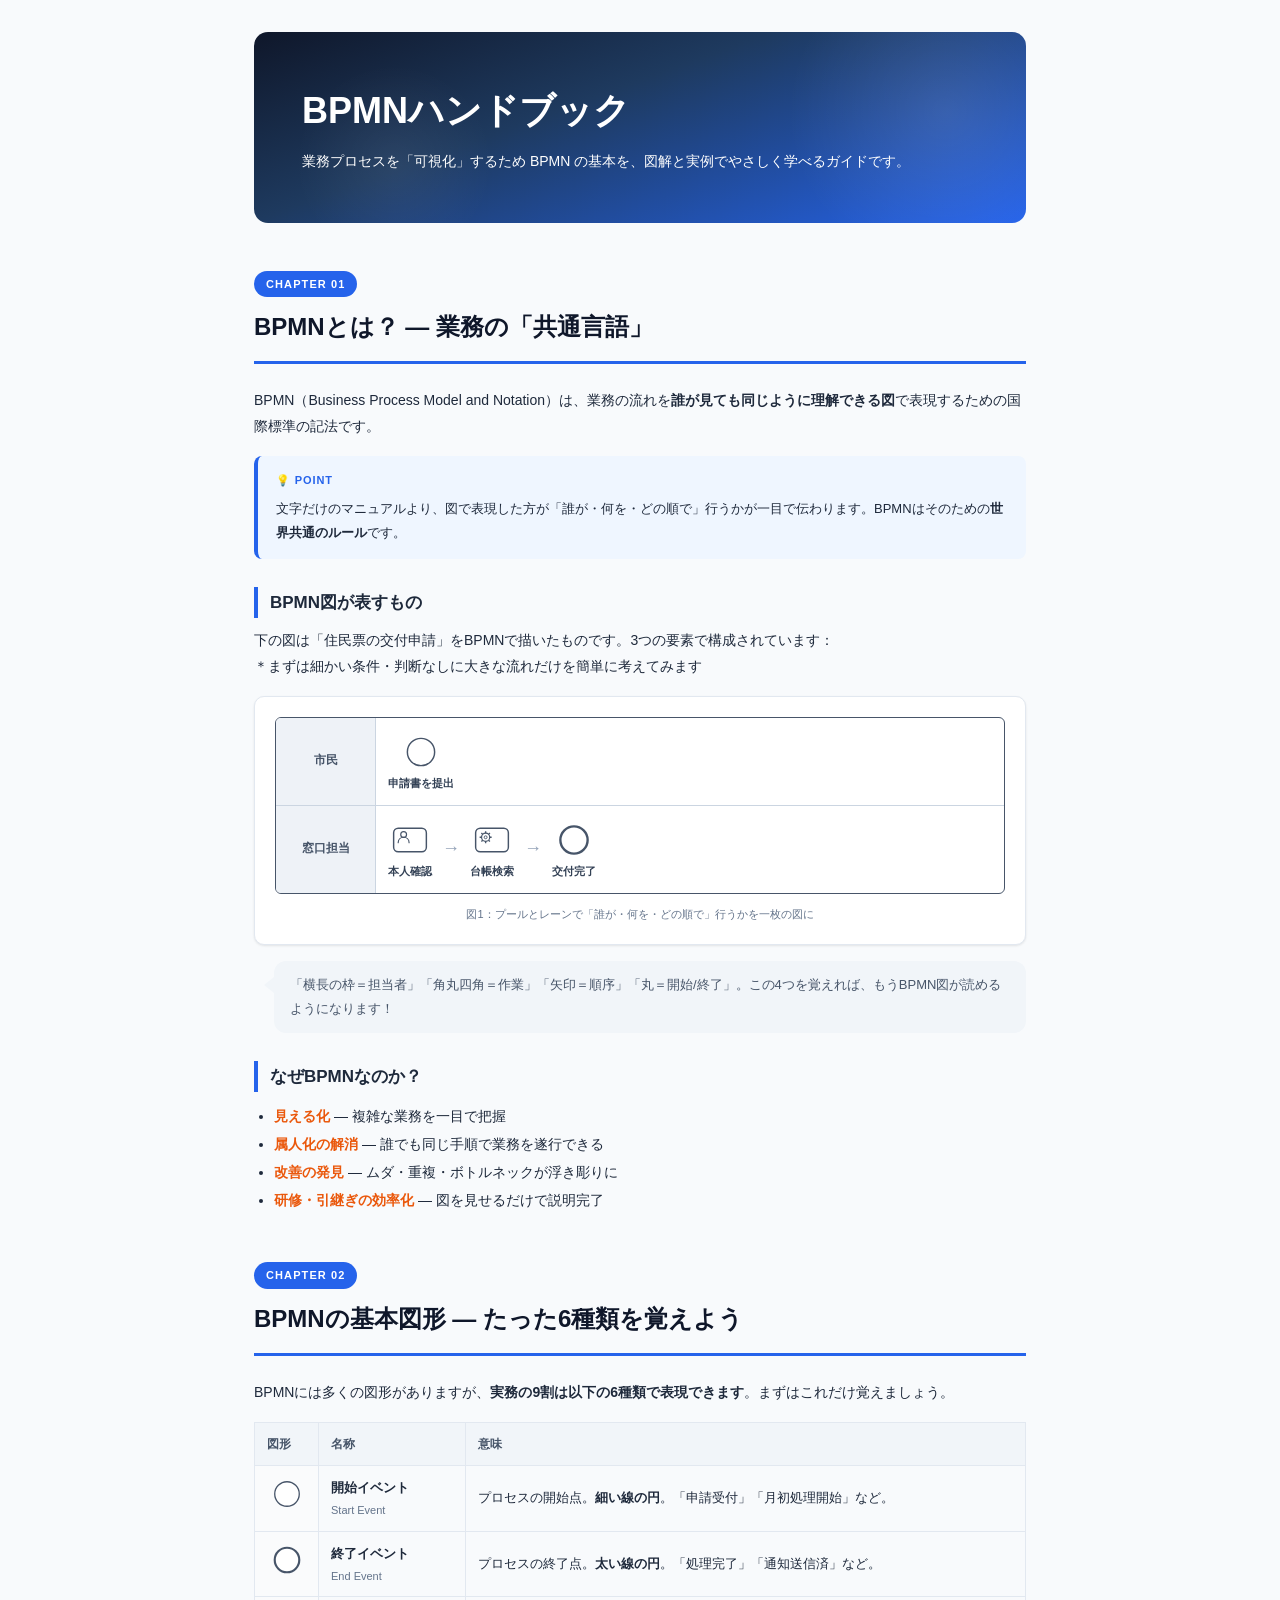
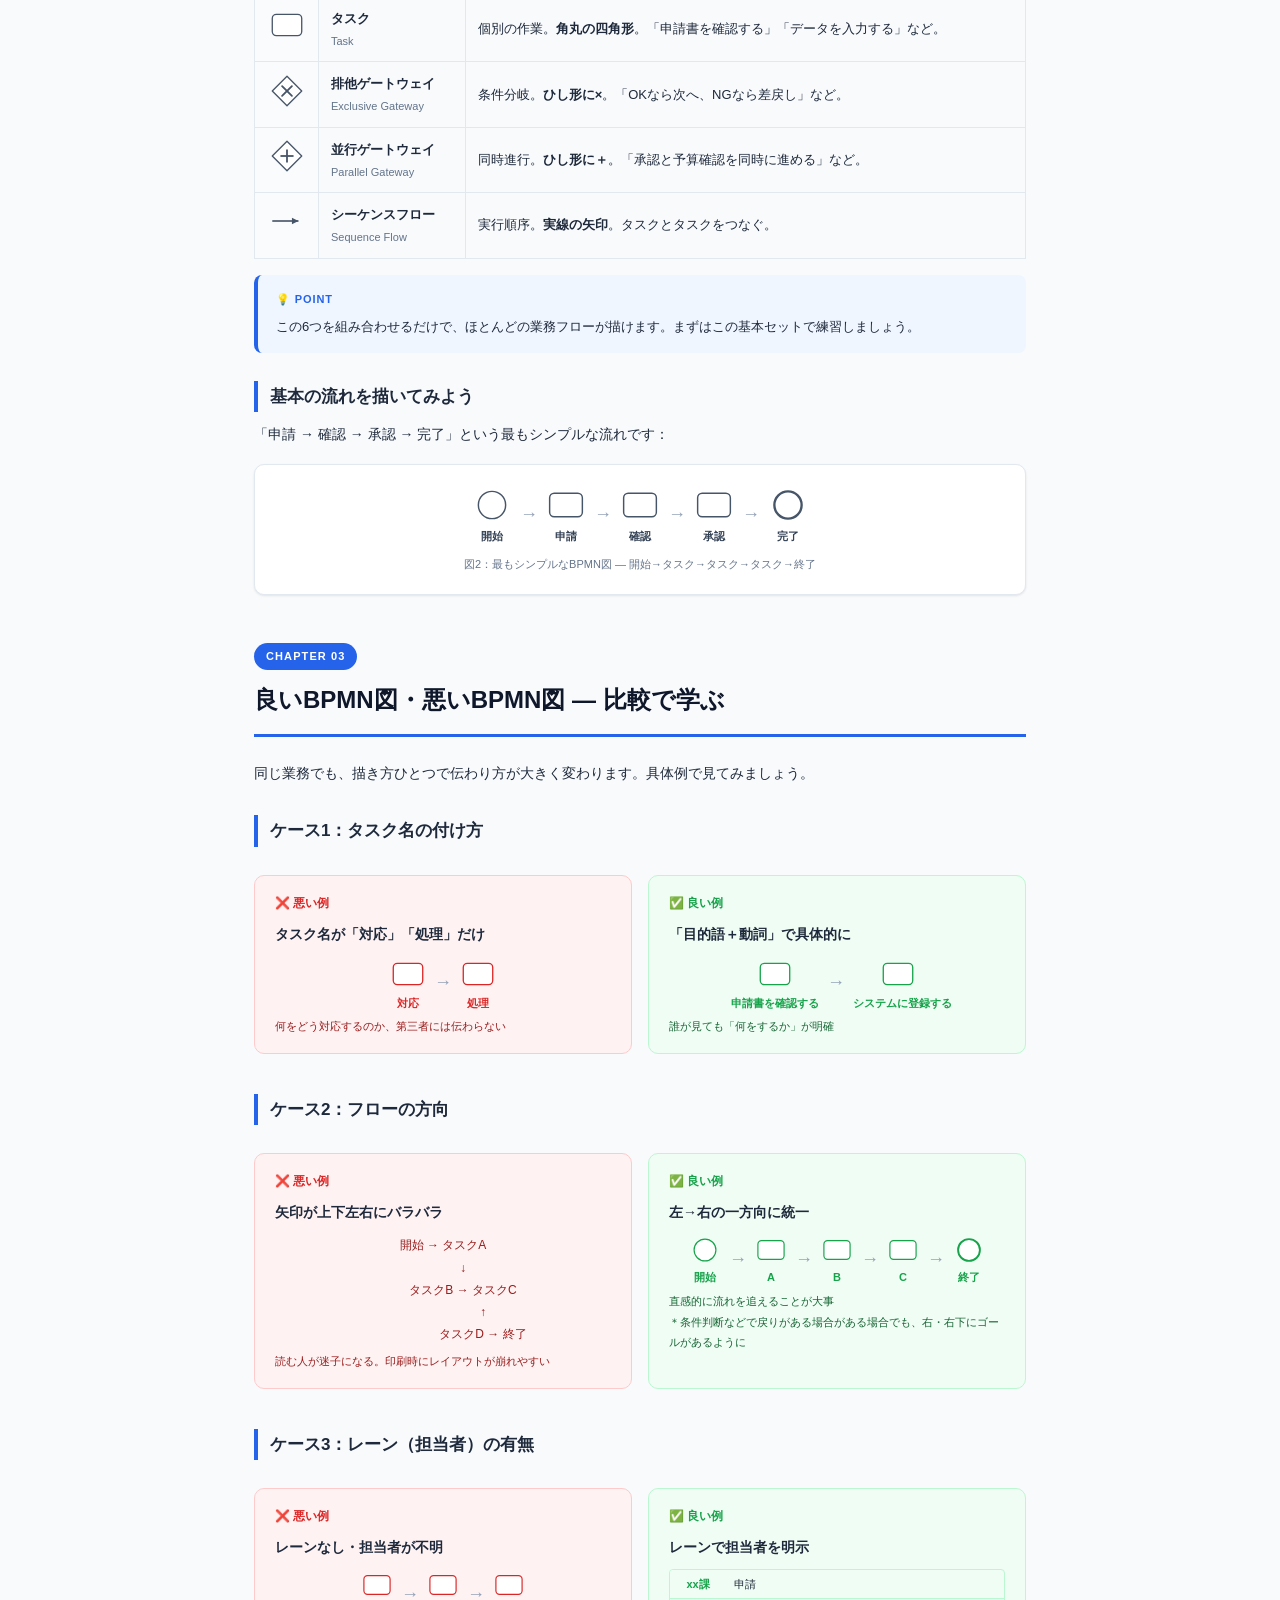
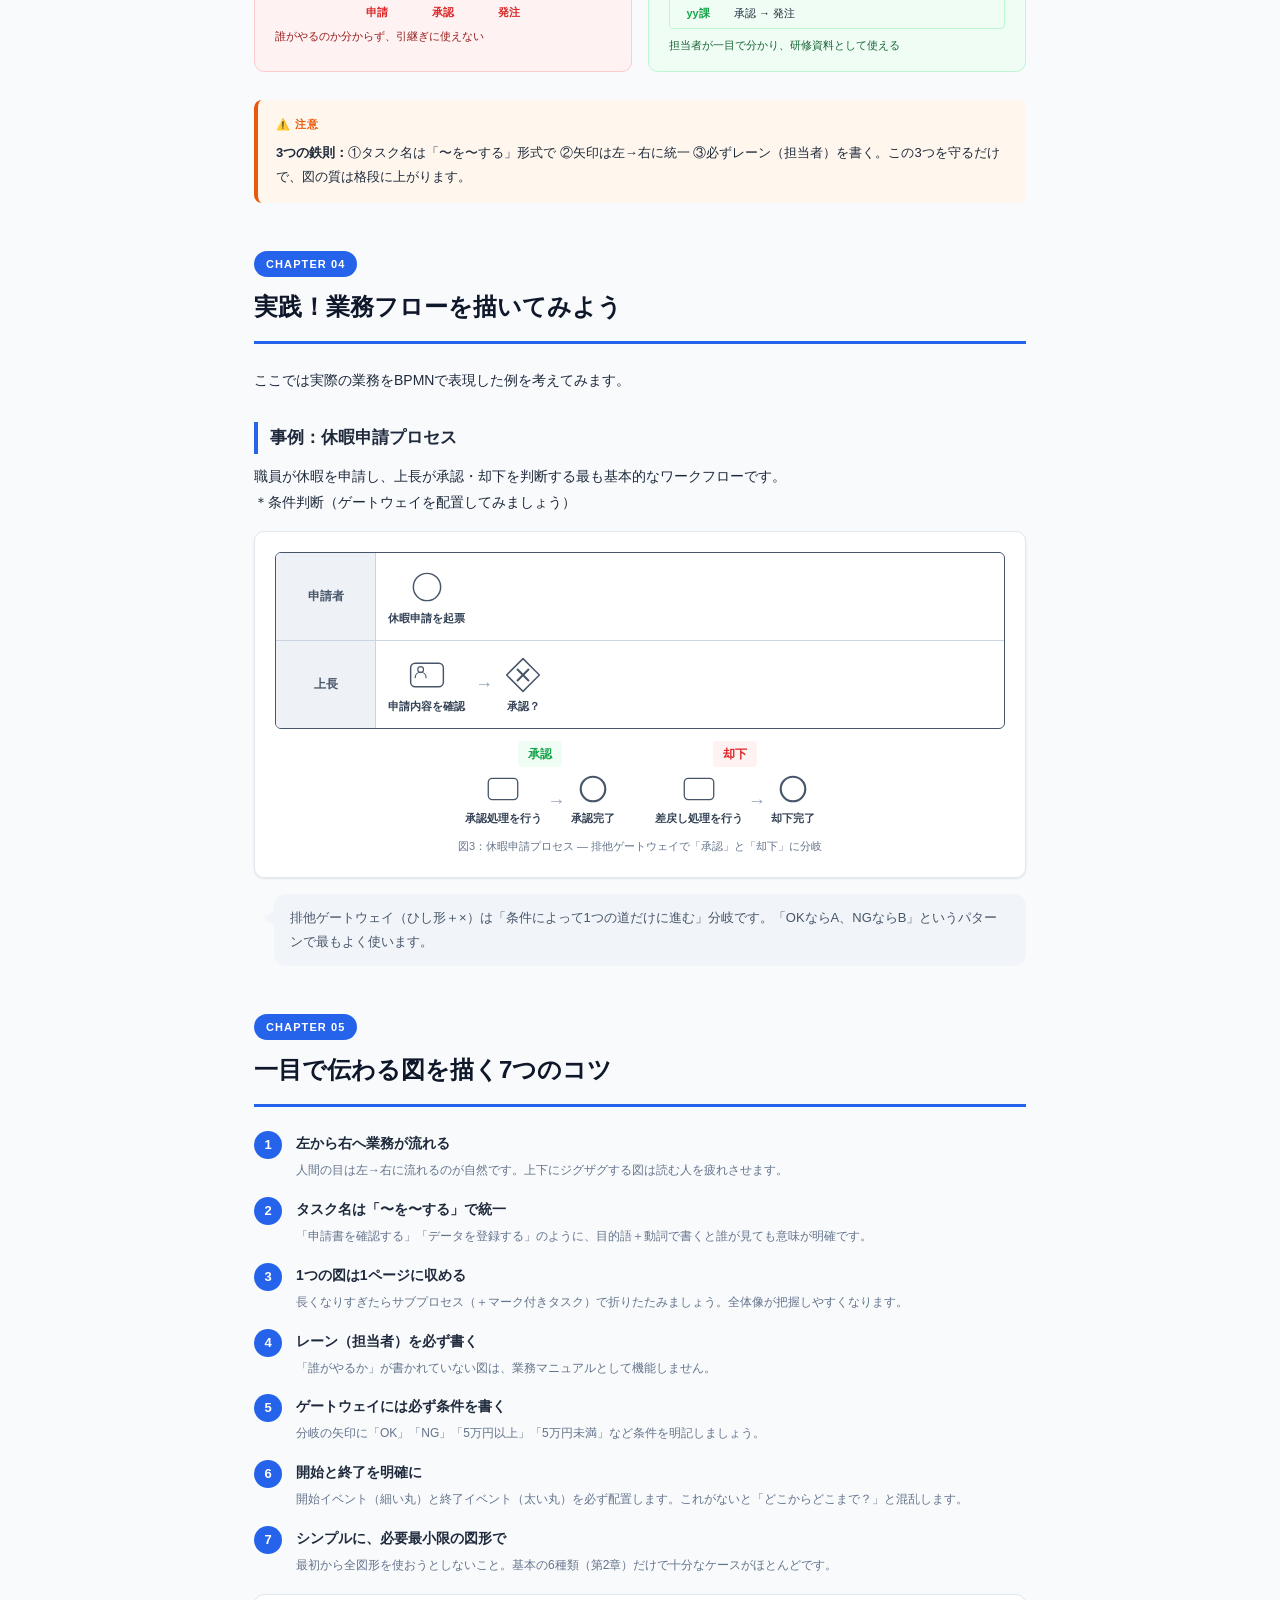
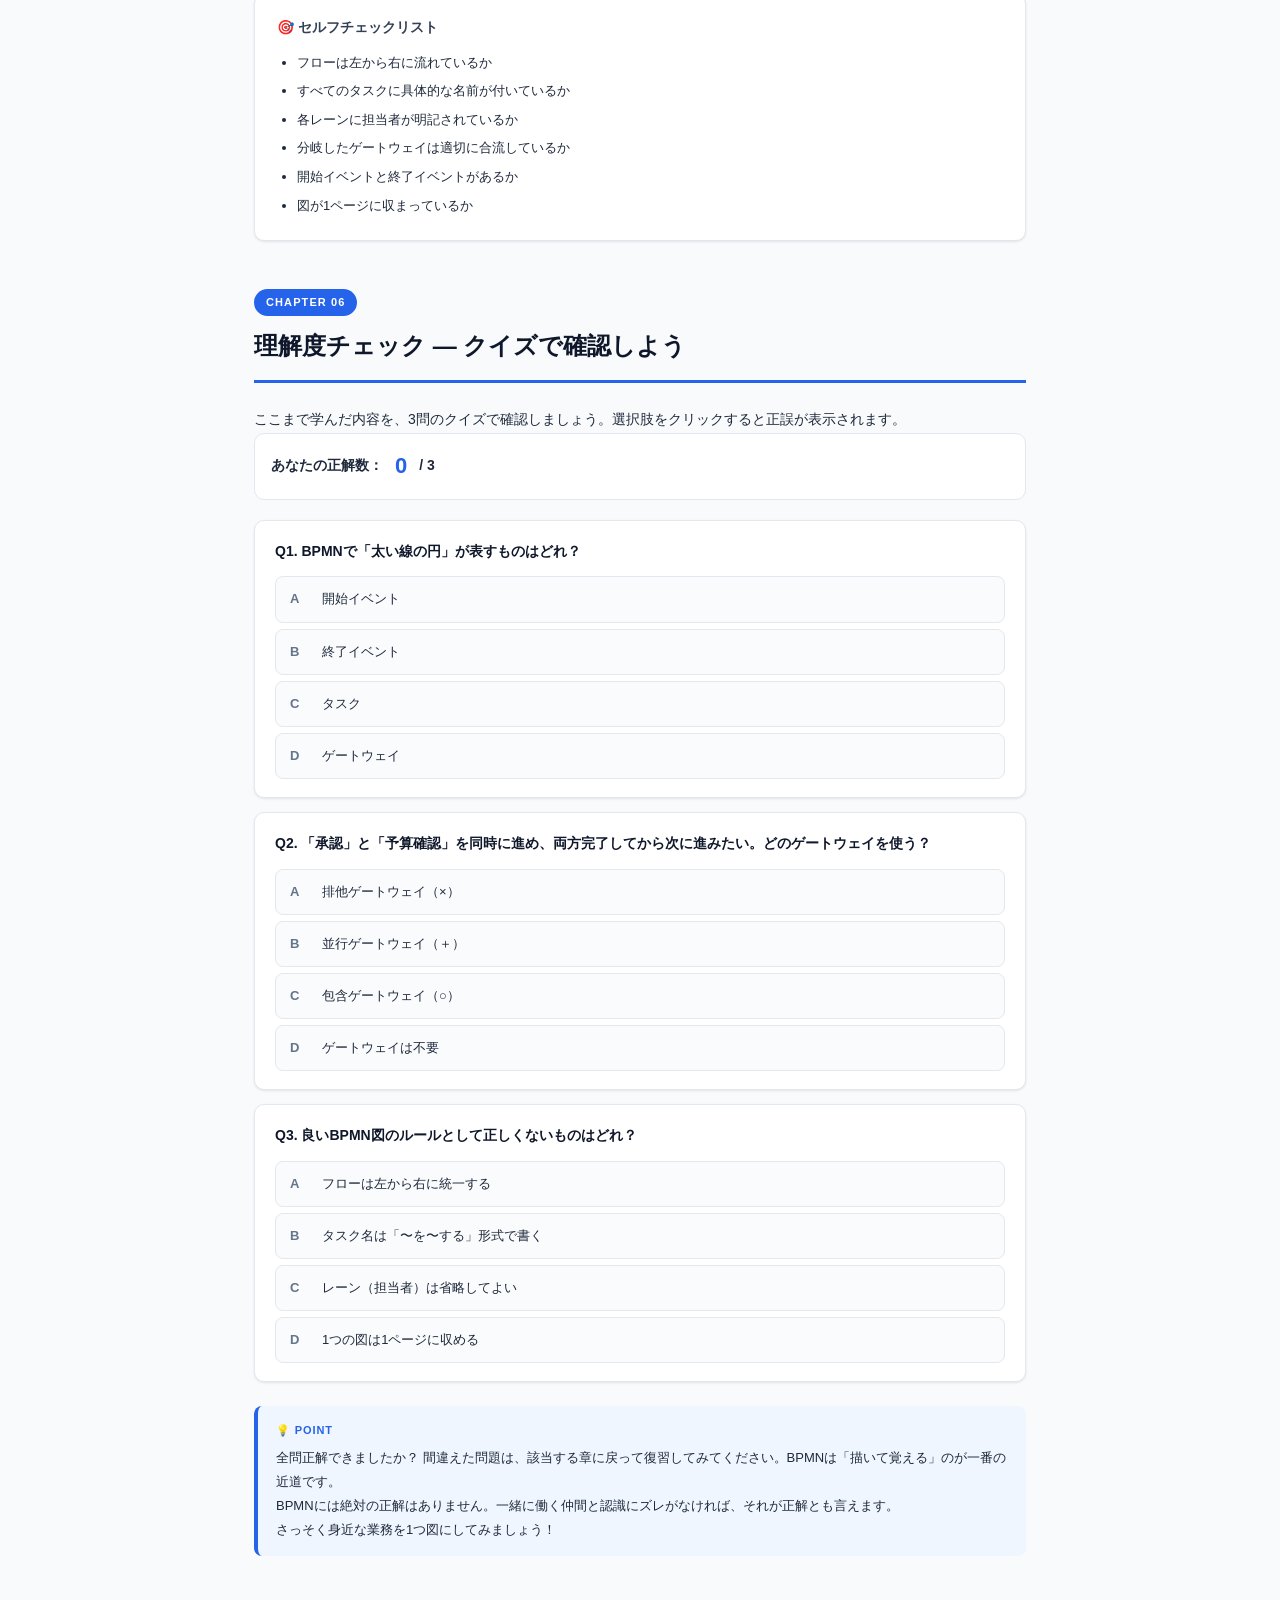
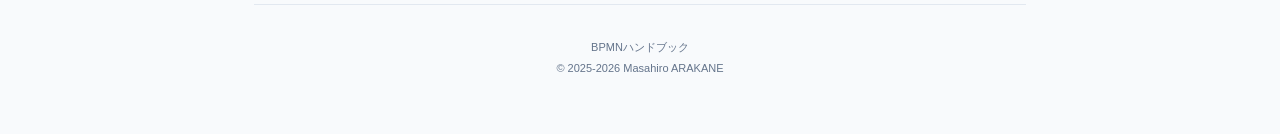
==== commit da9f4d5b: "ハンドブック内容簡素化" ====
--- a/learn-bpmn.html
+++ b/learn-bpmn.html
@@ -3,7 +3,7 @@
 <head></head>
 <meta charset="UTF-8" />
 <meta name="viewport" content="width=device-width, initial-scale=1.0" />
-<title>BPMN研修ハンドブック — 業務プロセス可視化の第一歩</title>
+<title>BPMNハンドブック — 業務プロセス可視化の第一歩</title>
 <style>
 /* ============================================================
    CSS Custom Properties
@@ -81,18 +81,6 @@
   background: radial-gradient(circle, rgba(255,255,255,.06) 0%, transparent 70%);
   border-radius: 50%;
 }
-.cover-badge {
-  display: inline-block;
-  border: 1px solid rgba(255,255,255,.35);
-  border-radius: 999px;
-  padding: 5px 16px;
-  font-size: 11px;
-  letter-spacing: .12em;
-  color: #bfdbfe;
-  margin-bottom: 20px;
-  position: relative;
-  z-index: 1;
-}
 .cover h1 {
   font-size: 36px;
   font-weight: 800;
@@ -101,25 +89,6 @@
   position: relative;
   z-index: 1;
 }
-.cover h1 span { color: #93c5fd; }
-.cover .cover-sub {
-  font-size: 15px;
-  color: #bfdbfe;
-  max-width: 520px;
-  line-height: 1.8;
-  position: relative;
-  z-index: 1;
-}
-.cover .cover-meta {
-  margin-top: 32px;
-  display: flex;
-  gap: 32px;
-  font-size: 12px;
-  color: #94a3b8;
-  position: relative;
-  z-index: 1;
-}
-.cover .cover-meta strong { color: #e2e8f0; display: block; font-size: 13px; }
 
 /* ============================================================
    Section / Chapter Headings
@@ -581,17 +550,10 @@
      COVER
      ============================================================ -->
 <div class="cover">
-  <div class="cover-badge">TRAINING HANDBOOK</div>
-  <h1>BPMN<span>研修</span>ハンドブック</h1>
+  <h1>BPMNハンドブック</h1>
   <p class="cover-sub">
-    業務プロセスを「見える化」するための国際標準記法 BPMN の基本を、
-    豊富な図解と実例でやさしく学べる入門書です。
+    業務プロセスを「可視化」するため BPMN の基本を、図解と実例でやさしく学べるガイドです。
   </p>
-  <div class="cover-meta">
-    <div><strong>対象</strong>BPMN初心者・新任研修</div>
-    <div><strong>所要時間</strong>約60分</div>
-    <div><strong>形式</strong>自習・集合研修両用</div>
-  </div>
 </div>
 
 <!-- ============================================================
@@ -608,7 +570,7 @@
   </div>
 
   <h3>BPMN図が表すもの</h3>
-  <p>下の図は「住民票の交付申請」をBPMNで描いたものです。3つの要素で構成されています：</p>
+  <p>下の図は「住民票の交付申請」をBPMNで描いたものです。3つの要素で構成されています：<br/>＊まずは細かい条件・判断なしに大きな流れだけを簡単に考えてみます</p>
 
   <div class="diagram">
     <div class="lane-wrap">
@@ -786,12 +748,12 @@
       <div class="flow-row">
         <div class="flow-node">
           <svg viewBox="0 0 44 44" style="width:36px;height:36px"><rect x="4" y="9" width="36" height="26" rx="5" fill="#fff" stroke="#16a34a" stroke-width="1.6"/></svg>
-          <div class="lbl" style="color:#16a34a">申請書を確認する</div>
+          <div class="lbl" style="color:#16a34a;white-space:nowrap;">申請書を確認する</div>
         </div>
         <span class="flow-arrow">→</span>
         <div class="flow-node">
           <svg viewBox="0 0 44 44" style="width:36px;height:36px"><rect x="4" y="9" width="36" height="26" rx="5" fill="#fff" stroke="#16a34a" stroke-width="1.6"/></svg>
-          <div class="lbl" style="color:#16a34a">システムに登録する</div>
+          <div class="lbl" style="color:#16a34a;white-space:nowrap;">システムに登録する</div>
         </div>
       </div>
       <p style="font-size:11px;color:#166534;margin-top:6px;">誰が見ても「何をするか」が明確</p>
@@ -825,7 +787,7 @@
         <span class="flow-arrow">→</span>
         <div class="flow-node"><svg viewBox="0 0 44 44" style="width:32px;height:32px"><circle cx="22" cy="22" r="15" fill="#fff" stroke="#16a34a" stroke-width="2.6"/></svg><div class="lbl" style="color:#16a34a">終了</div></div>
       </div>
-      <p style="font-size:11px;color:#166534;margin-top:6px;">直感的に読める。印刷・共有に最適</p>
+      <p style="font-size:11px;color:#166534;margin-top:6px;">直感的に流れを追えることが大事<br />＊条件判断などで戻りがある場合がある場合でも、右・右下にゴールがあるように</p>
     </div>
   </div>
 
@@ -847,11 +809,11 @@
       <p style="margin-bottom:8px;"><strong>レーンで担当者を明示</strong></p>
       <div style="border:1px solid #bbf7d0;border-radius:4px;overflow:hidden;font-size:11px;">
         <div style="display:flex;border-bottom:1px solid #bbf7d0;">
-          <div style="width:56px;background:#f0fdf4;padding:4px;text-align:center;font-weight:700;color:#16a34a;">職員</div>
+          <div style="width:56px;background:#f0fdf4;padding:4px;text-align:center;font-weight:700;color:#16a34a;">xx課</div>
           <div style="padding:4px 8px;">申請</div>
         </div>
         <div style="display:flex;">
-          <div style="width:56px;background:#f0fdf4;padding:4px;text-align:center;font-weight:700;color:#16a34a;">上長</div>
+          <div style="width:56px;background:#f0fdf4;padding:4px;text-align:center;font-weight:700;color:#16a34a;">yy課</div>
           <div style="padding:4px 8px;">承認 → 発注</div>
         </div>
       </div>
@@ -871,10 +833,10 @@
   <div class="chapter-num">CHAPTER 04</div>
   <h2>実践！業務フローを描いてみよう</h2>
 
-  <p>ここでは実際の業務をBPMNで表現した例を2つ紹介します。どちらも研修ですぐに使える題材です。</p>
-
-  <h3>事例1：休暇申請プロセス</h3>
-  <p>職員が休暇を申請し、上長が承認・却下を判断する最も基本的なワークフローです。</p>
+  <p>ここでは実際の業務をBPMNで表現した例を考えてみます。</p>
+
+  <h3>事例：休暇申請プロセス</h3>
+  <p>職員が休暇を申請し、上長が承認・却下を判断する最も基本的なワークフローです。<br/>＊条件判断（ゲートウェイを配置してみましょう）</p>
 
   <div class="diagram">
     <div class="lane-wrap">
@@ -908,7 +870,7 @@
         <div style="margin-top:4px;">
           <div class="flow-node" style="display:inline-flex;">
             <svg viewBox="0 0 44 44" style="width:36px;height:36px"><rect x="4" y="9" width="36" height="26" rx="5" fill="#fff" stroke="#475569" stroke-width="1.6"/></svg>
-            <div class="lbl">休暇を登録</div>
+            <div class="lbl">承認処理を行う</div>
           </div>
           <span class="flow-arrow">→</span>
           <div class="flow-node" style="display:inline-flex;">
@@ -922,7 +884,7 @@
         <div style="margin-top:4px;">
           <div class="flow-node" style="display:inline-flex;">
             <svg viewBox="0 0 44 44" style="width:36px;height:36px"><rect x="4" y="9" width="36" height="26" rx="5" fill="#fff" stroke="#475569" stroke-width="1.6"/></svg>
-            <div class="lbl">差戻し通知</div>
+            <div class="lbl">差戻し処理を行う</div>
           </div>
           <span class="flow-arrow">→</span>
           <div class="flow-node" style="display:inline-flex;">
@@ -939,67 +901,6 @@
     排他ゲートウェイ（ひし形＋×）は「条件によって1つの道だけに進む」分岐です。「OKならA、NGならB」というパターンで最もよく使います。
   </div>
 
-  <h3>事例2：備品購入プロセス（並行処理）</h3>
-  <p>上長の承認と経理の予算確認を<strong>同時に</strong>進め、両方が完了してから発注するプロセスです。</p>
-
-  <div class="diagram">
-    <div class="lane-wrap">
-      <div class="lane">
-        <div class="lane-label">申請者</div>
-        <div class="lane-body">
-          <div class="flow-node">
-            <svg viewBox="0 0 44 44" style="width:40px;height:40px"><circle cx="22" cy="22" r="15" fill="#fff" stroke="#475569" stroke-width="1.6"/></svg>
-            <div class="lbl">購入申請を起票</div>
-          </div>
-          <span class="flow-arrow">→</span>
-          <div class="flow-node">
-            <svg viewBox="0 0 44 44" style="width:40px;height:40px"><polygon points="22,4 40,22 22,40 4,22" fill="#fff" stroke="#475569" stroke-width="1.6" stroke-linejoin="round"/><line x1="14" y1="22" x2="30" y2="22" stroke="#475569" stroke-width="2.2"/><line x1="22" y1="14" x2="22" y2="30" stroke="#475569" stroke-width="2.2"/></svg>
-            <div class="lbl">分岐</div>
-          </div>
-        </div>
-      </div>
-      <div class="lane">
-        <div class="lane-label">上長</div>
-        <div class="lane-body">
-          <div class="flow-node">
-            <svg viewBox="0 0 44 44" style="width:40px;height:40px"><rect x="4" y="9" width="36" height="26" rx="5" fill="#fff" stroke="#475569" stroke-width="1.6"/><circle cx="15" cy="16" r="3.2" fill="none" stroke="#475569" stroke-width="1.3"/><path d="M9 25 c0-4 3-6 6-6 s6 2 6 6" fill="none" stroke="#475569" stroke-width="1.3" stroke-linecap="round"/></svg>
-            <div class="lbl">内容を承認</div>
-          </div>
-        </div>
-      </div>
-      <div class="lane">
-        <div class="lane-label">経理</div>
-        <div class="lane-body">
-          <div class="flow-node">
-            <svg viewBox="0 0 44 44" style="width:40px;height:40px"><rect x="4" y="9" width="36" height="26" rx="5" fill="#fff" stroke="#475569" stroke-width="1.6"/><circle cx="15" cy="19" r="4.5" fill="none" stroke="#475569" stroke-width="1.3"/><line x1="19.5" y1="19" x2="21.6" y2="19" stroke="#475569" stroke-width="1.5"/><line x1="18.18" y1="22.18" x2="19.67" y2="23.67" stroke="#475569" stroke-width="1.5"/><line x1="15" y1="23.5" x2="15" y2="25.6" stroke="#475569" stroke-width="1.5"/><line x1="11.82" y1="22.18" x2="10.33" y2="23.67" stroke="#475569" stroke-width="1.5"/><line x1="10.5" y1="19" x2="8.4" y2="19" stroke="#475569" stroke-width="1.5"/><line x1="11.82" y1="15.82" x2="10.33" y2="14.33" stroke="#475569" stroke-width="1.5"/><line x1="15" y1="14.5" x2="15" y2="12.4" stroke="#475569" stroke-width="1.5"/><line x1="18.18" y1="15.82" x2="19.67" y2="14.33" stroke="#475569" stroke-width="1.5"/><circle cx="15" cy="19" r="1.6" fill="#fff" stroke="#475569" stroke-width="1"/></svg>
-            <div class="lbl">予算を確認</div>
-          </div>
-          <span class="flow-arrow">→</span>
-          <div class="flow-node">
-            <svg viewBox="0 0 44 44" style="width:40px;height:40px"><polygon points="22,4 40,22 22,40 4,22" fill="#fff" stroke="#475569" stroke-width="1.6" stroke-linejoin="round"/><line x1="14" y1="22" x2="30" y2="22" stroke="#475569" stroke-width="2.2"/><line x1="22" y1="14" x2="22" y2="30" stroke="#475569" stroke-width="2.2"/></svg>
-            <div class="lbl">合流</div>
-          </div>
-          <span class="flow-arrow">→</span>
-          <div class="flow-node">
-            <svg viewBox="0 0 44 44" style="width:40px;height:40px"><rect x="4" y="9" width="36" height="26" rx="5" fill="#fff" stroke="#475569" stroke-width="1.6"/></svg>
-            <div class="lbl">発注する</div>
-          </div>
-          <span class="flow-arrow">→</span>
-          <div class="flow-node">
-            <svg viewBox="0 0 44 44" style="width:40px;height:40px"><circle cx="22" cy="22" r="15" fill="#fff" stroke="#475569" stroke-width="2.6"/></svg>
-            <div class="lbl">発注完了</div>
-          </div>
-        </div>
-      </div>
-    </div>
-    <div class="diagram-caption">図4：備品購入プロセス — 並行ゲートウェイで「承認」と「予算確認」を同時進行</div>
-  </div>
-
-  <div class="point">
-    <strong>並行ゲートウェイ（＋マーク）のポイント：</strong>分岐では複数の経路が「同時に」スタートし、合流では「すべての経路が完了するのを待って」次に進みます。実際の業務にある「同時進行」を正確に表現できます。
-  </div>
-</div>
-
 <!-- ============================================================
      CHAPTER 5: 描き方のコツ
      ============================================================ -->
@@ -1010,7 +911,7 @@
   <ol class="step-list">
     <li>
       <div>
-        <strong>左から右へ一直線に</strong><br>
+        <strong>左から右へ業務が流れる</strong><br>
         <span style="font-size:12px;color:var(--sub);">人間の目は左→右に流れるのが自然です。上下にジグザグする図は読む人を疲れさせます。</span>
       </div>
     </li>
@@ -1130,7 +1031,7 @@
   </div>
 
   <div class="point" style="margin-top:24px;">
-    全問正解できましたか？ 間違えた問題は、該当する章に戻って復習してみてください。BPMNは「描いて覚える」のが一番の近道です。さっそく身近な業務を1つ図にしてみましょう！
+    全問正解できましたか？ 間違えた問題は、該当する章に戻って復習してみてください。BPMNは「描いて覚える」のが一番の近道です。<br/>BPMNには絶対の正解はありません。一緒に働く仲間と認識にズレがなければ、それが正解とも言えます。<br/>さっそく身近な業務を1つ図にしてみましょう！
   </div>
 </div>
 
@@ -1138,7 +1039,7 @@
      Footer
      ============================================================ -->
 <div class="footer">
-  <p>BPMN研修ハンドブック — 業務プロセス可視化の第一歩</p>
+  <p>BPMNハンドブック</p>
   <p>&copy; 2025-2026 Masahiro ARAKANE</p>
 </div>
 
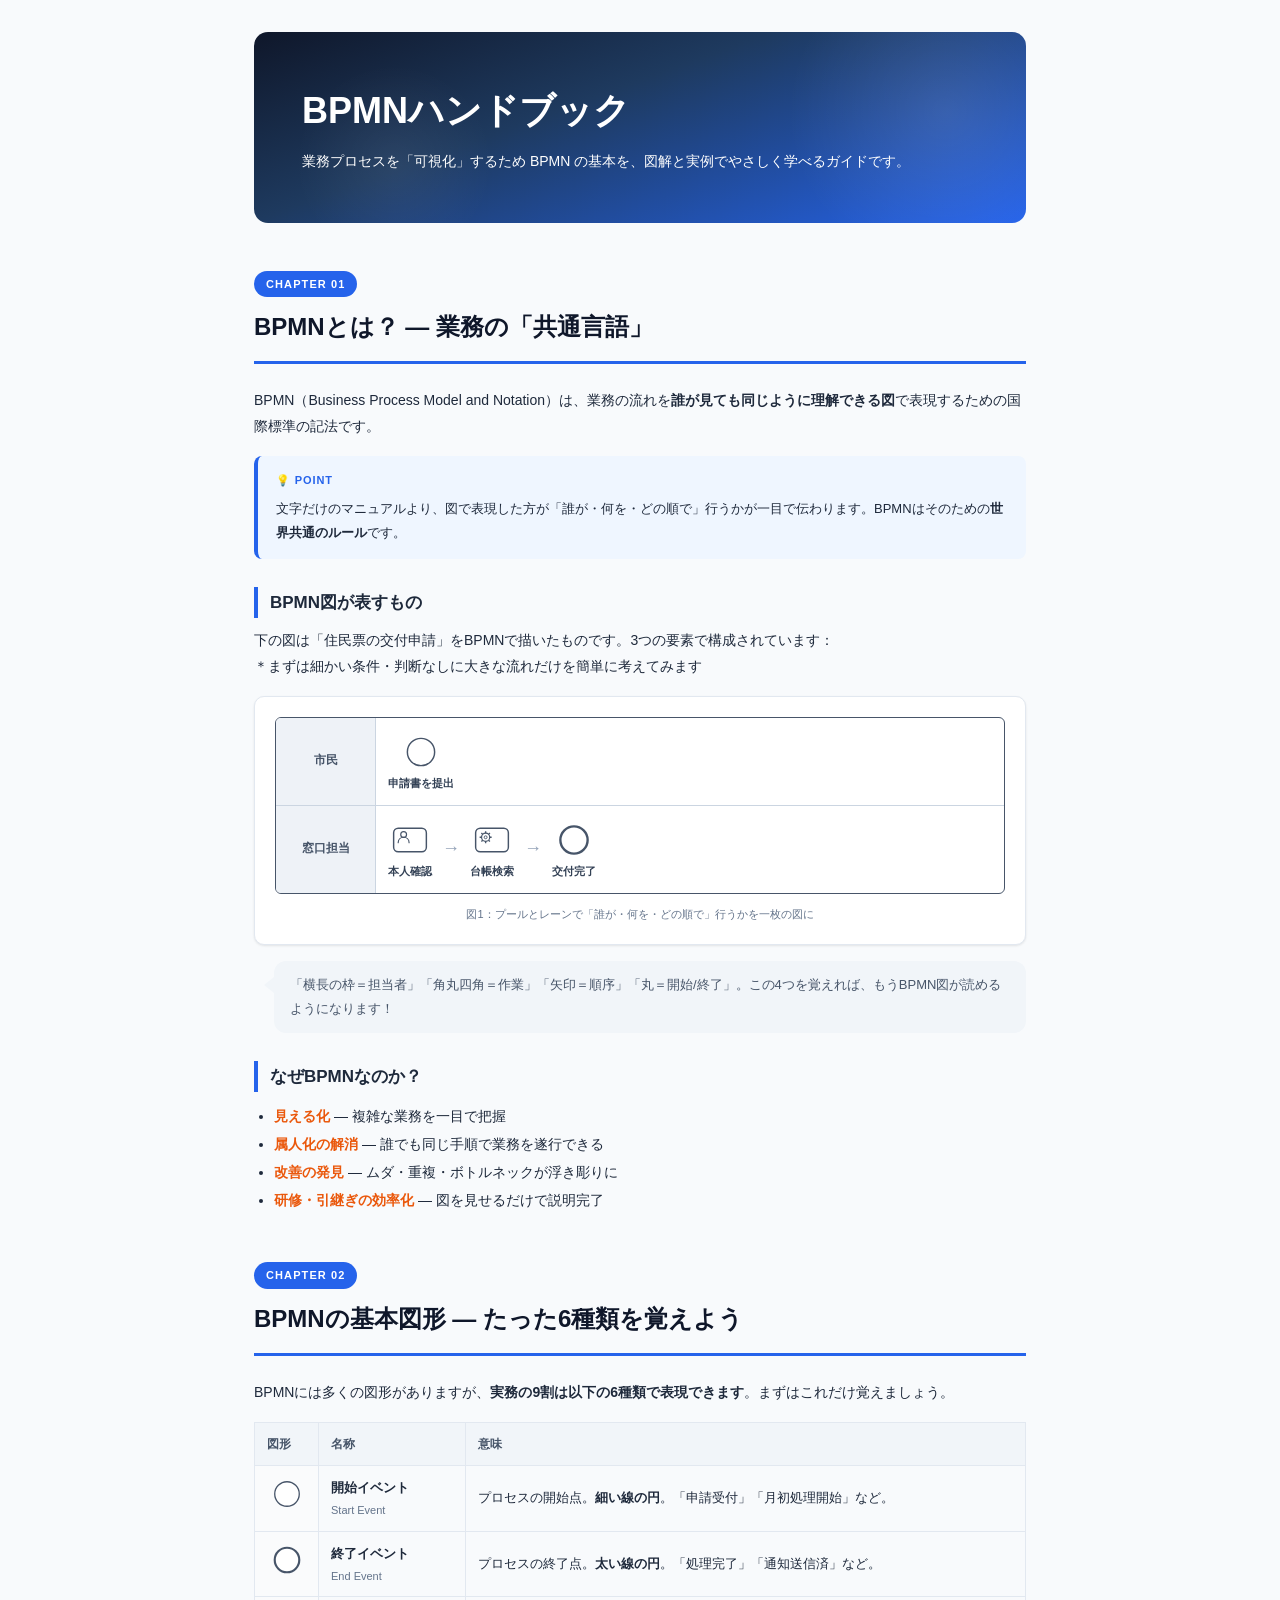
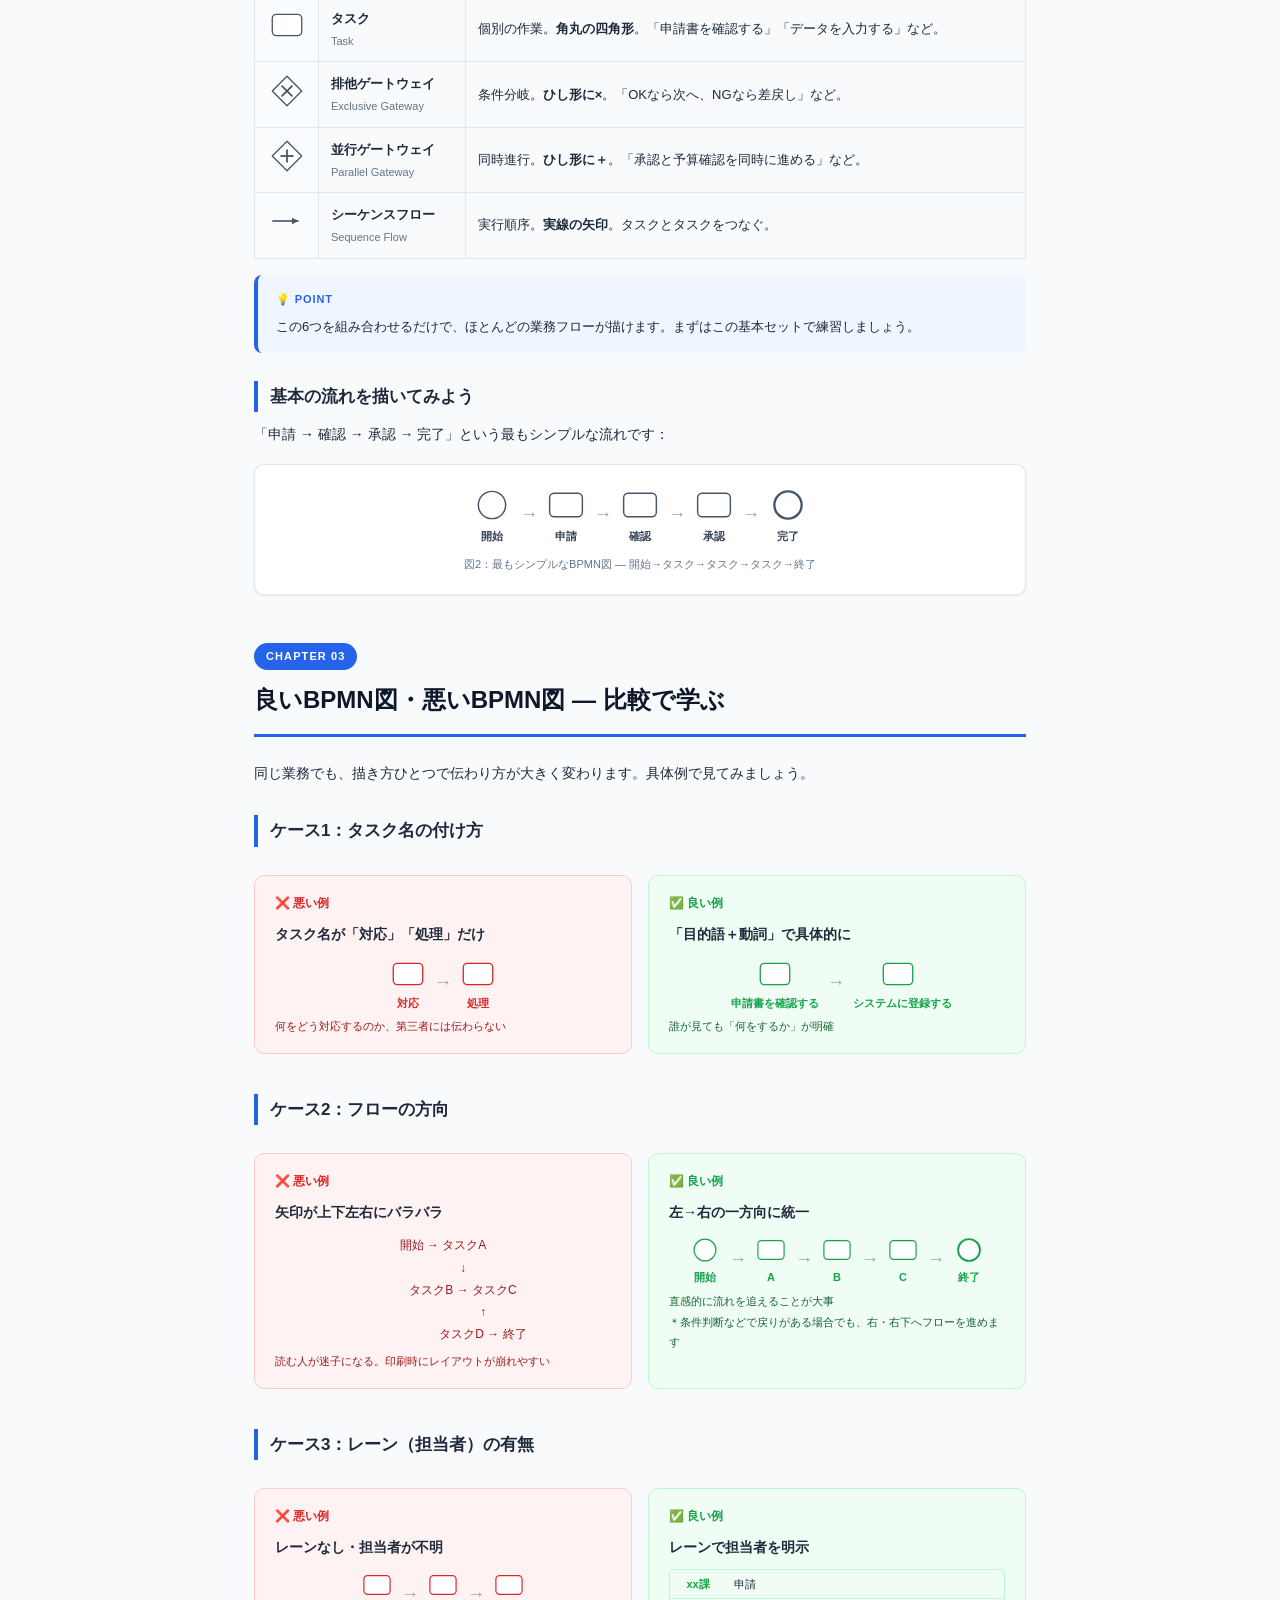
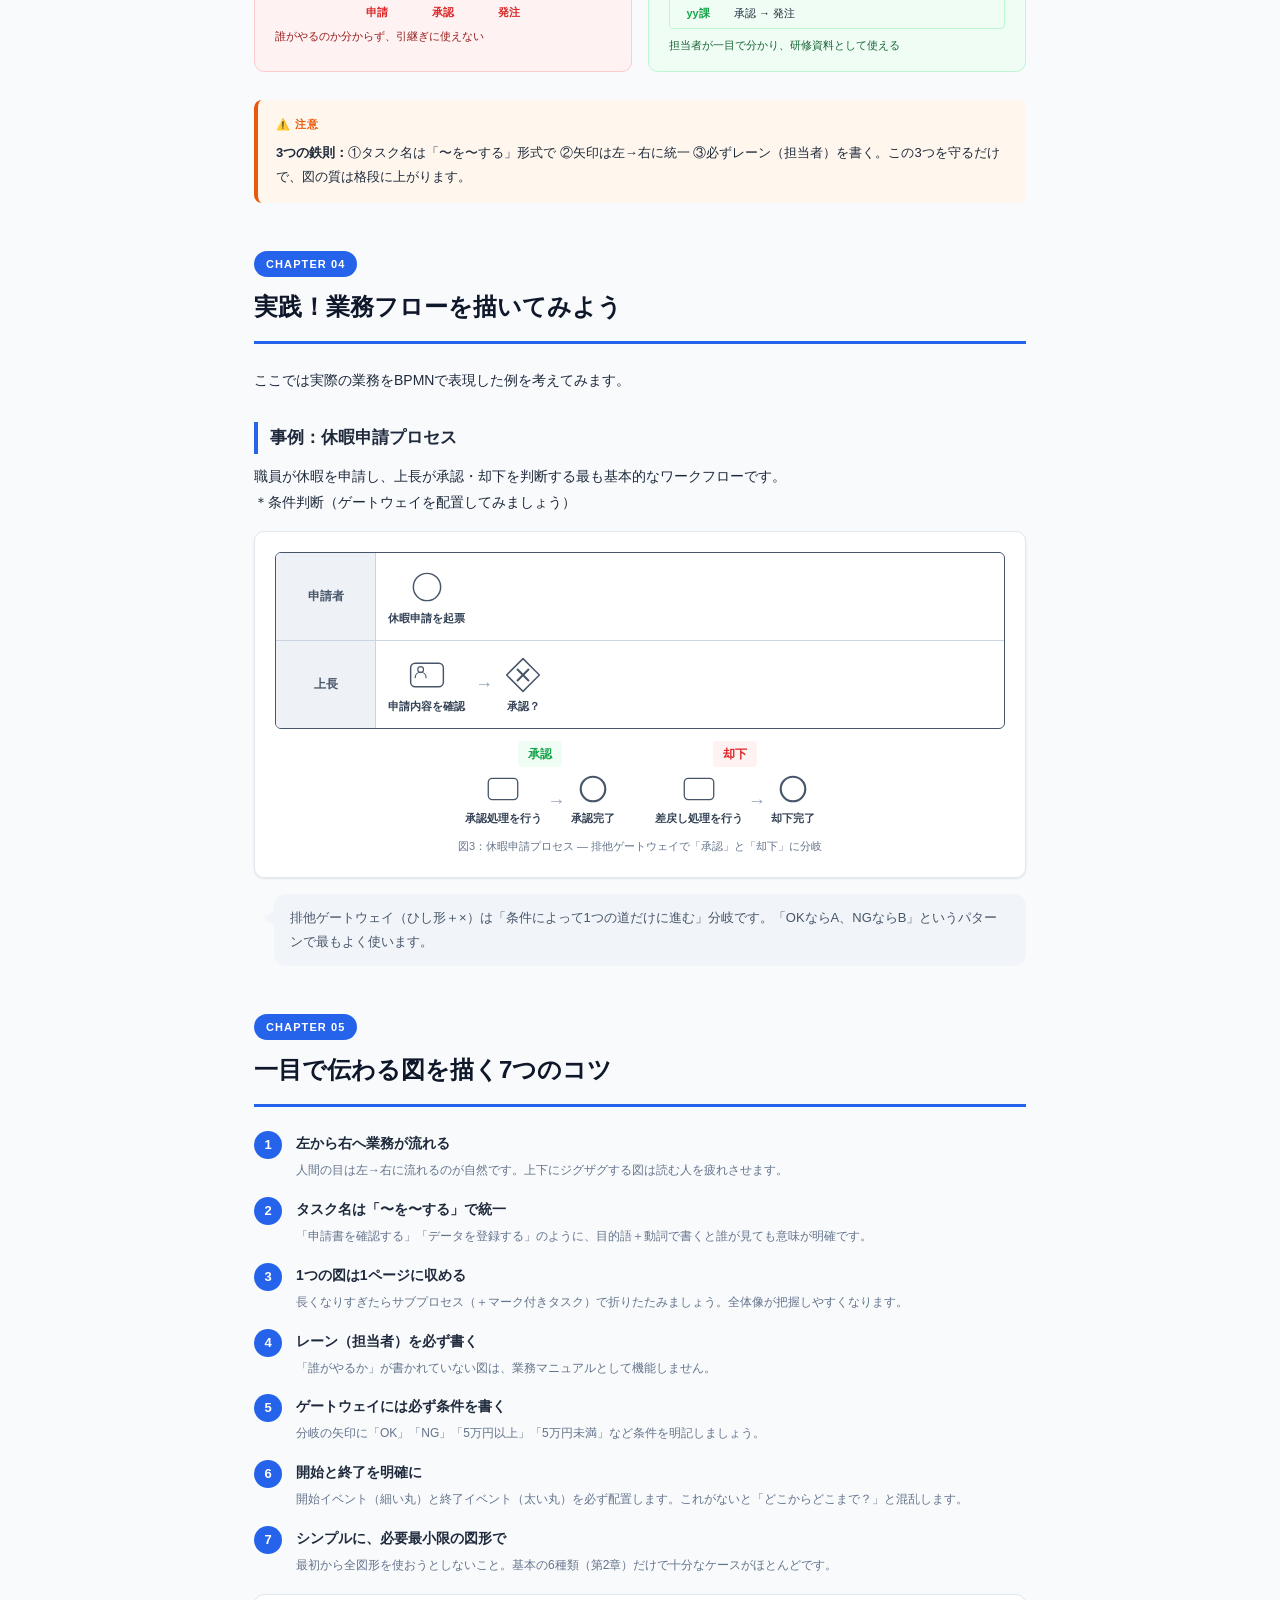
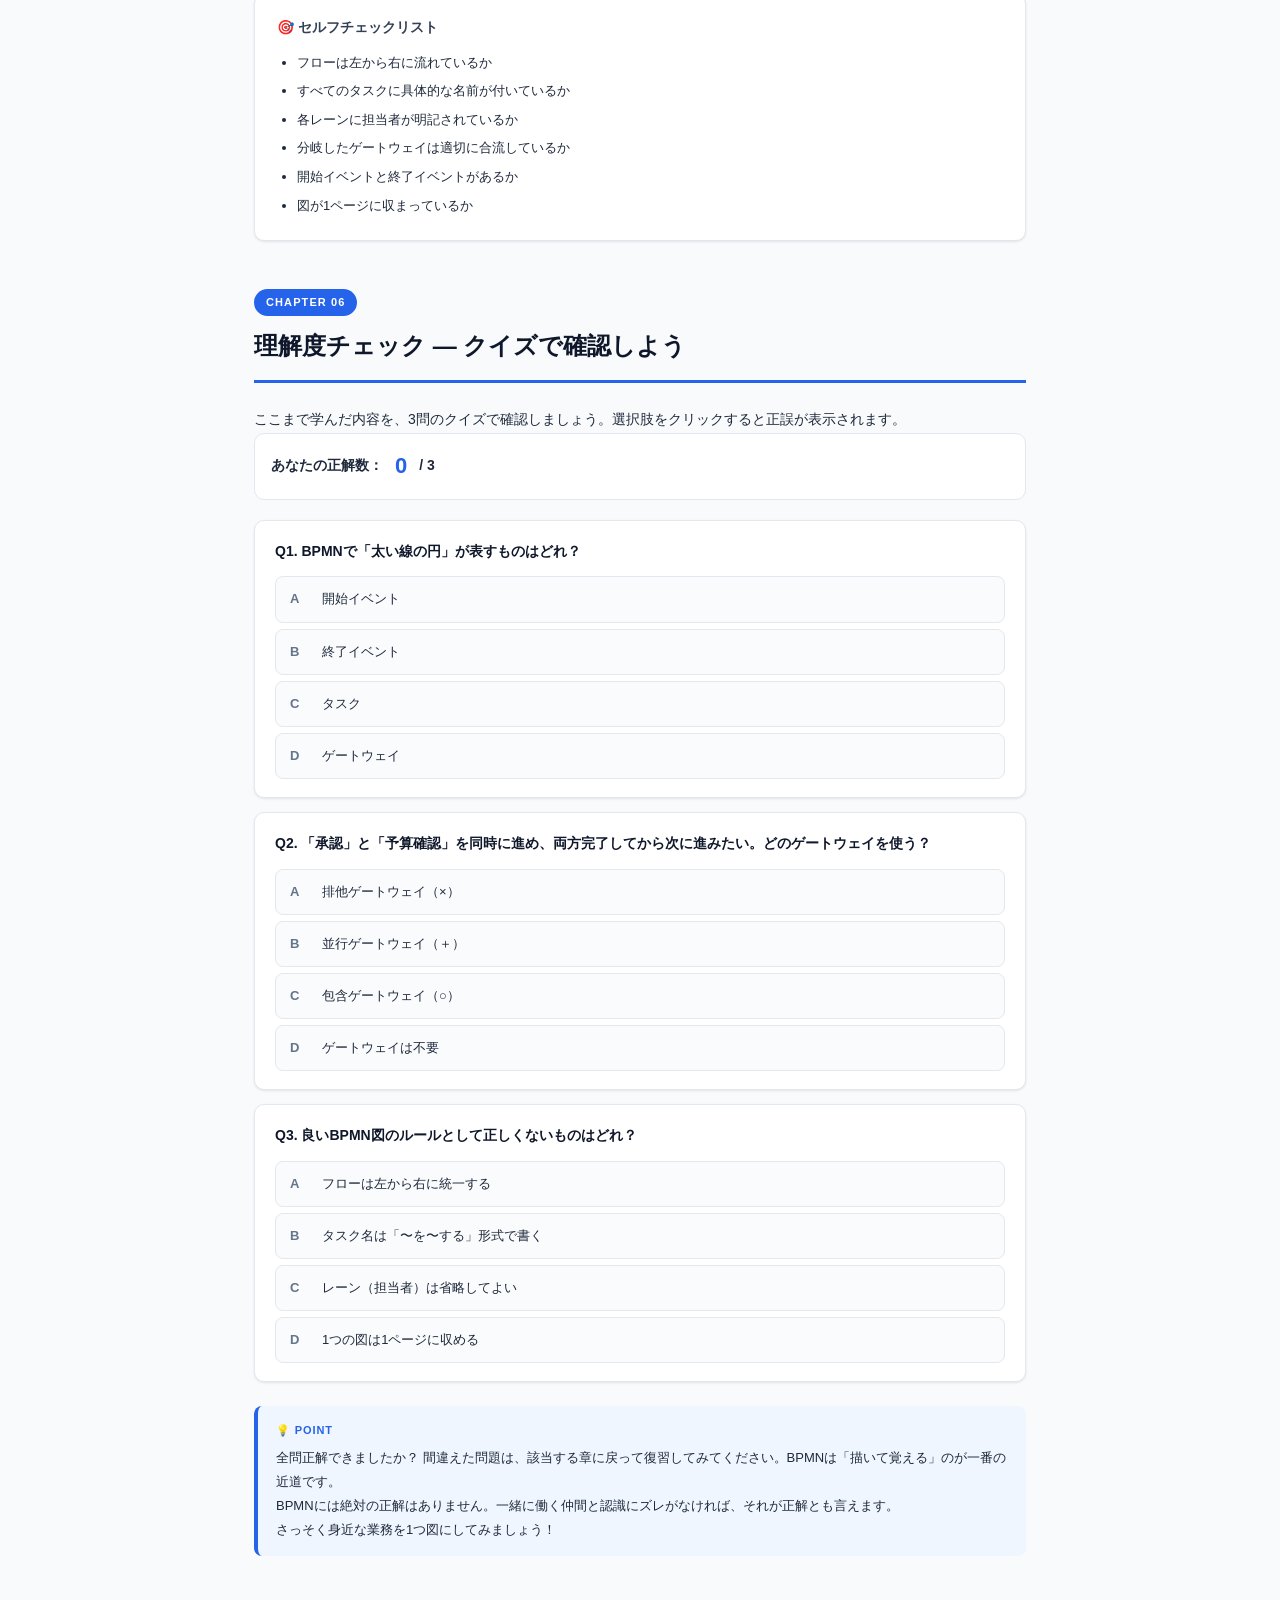
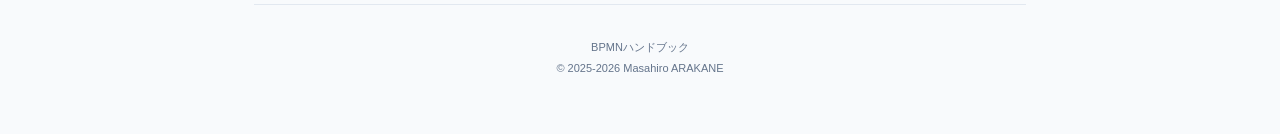
==== commit 8078624b: "Update learn-bpmn.html: fix typo" ====
--- a/learn-bpmn.html
+++ b/learn-bpmn.html
@@ -787,7 +787,7 @@
         <span class="flow-arrow">→</span>
         <div class="flow-node"><svg viewBox="0 0 44 44" style="width:32px;height:32px"><circle cx="22" cy="22" r="15" fill="#fff" stroke="#16a34a" stroke-width="2.6"/></svg><div class="lbl" style="color:#16a34a">終了</div></div>
       </div>
-      <p style="font-size:11px;color:#166534;margin-top:6px;">直感的に流れを追えることが大事<br />＊条件判断などで戻りがある場合がある場合でも、右・右下にゴールがあるように</p>
+      <p style="font-size:11px;color:#166534;margin-top:6px;">直感的に流れを追えることが大事<br />＊条件判断などで戻りがある場合でも、右・右下へフローを進めます</p>
     </div>
   </div>
 
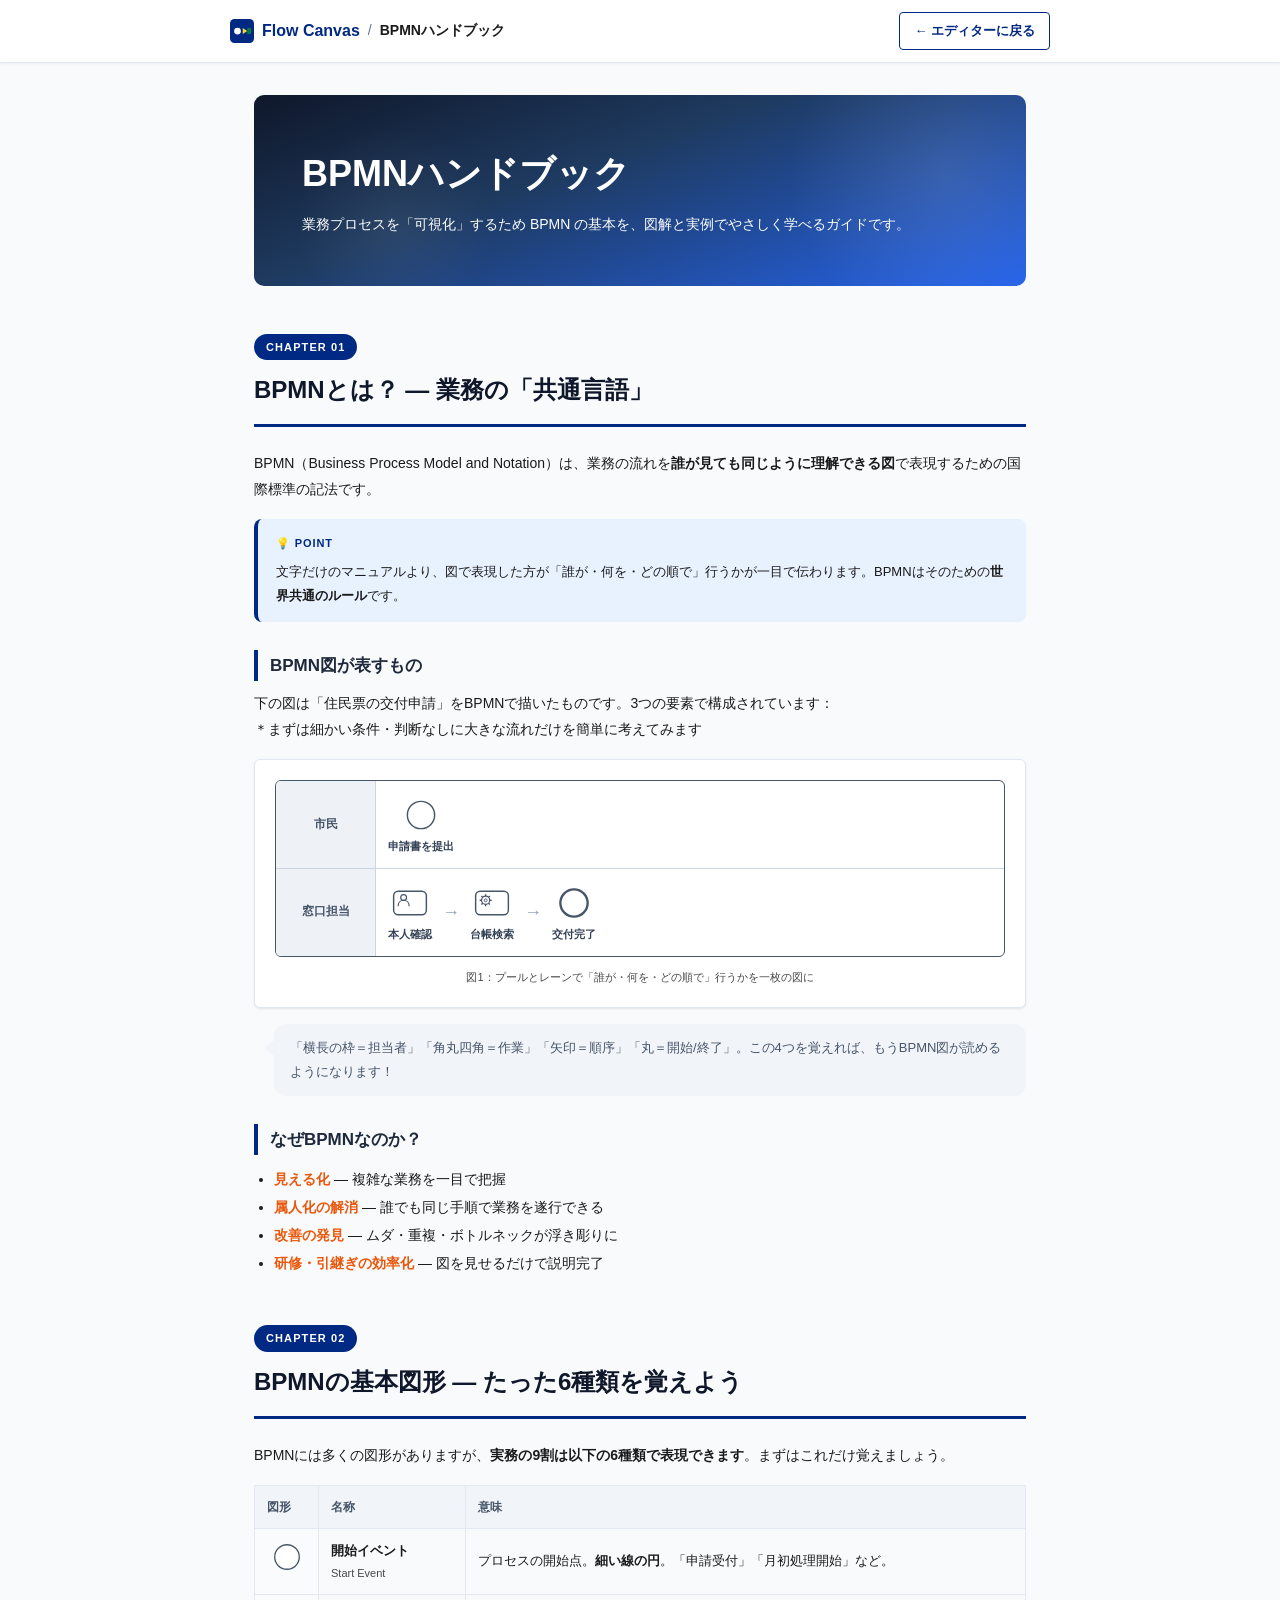
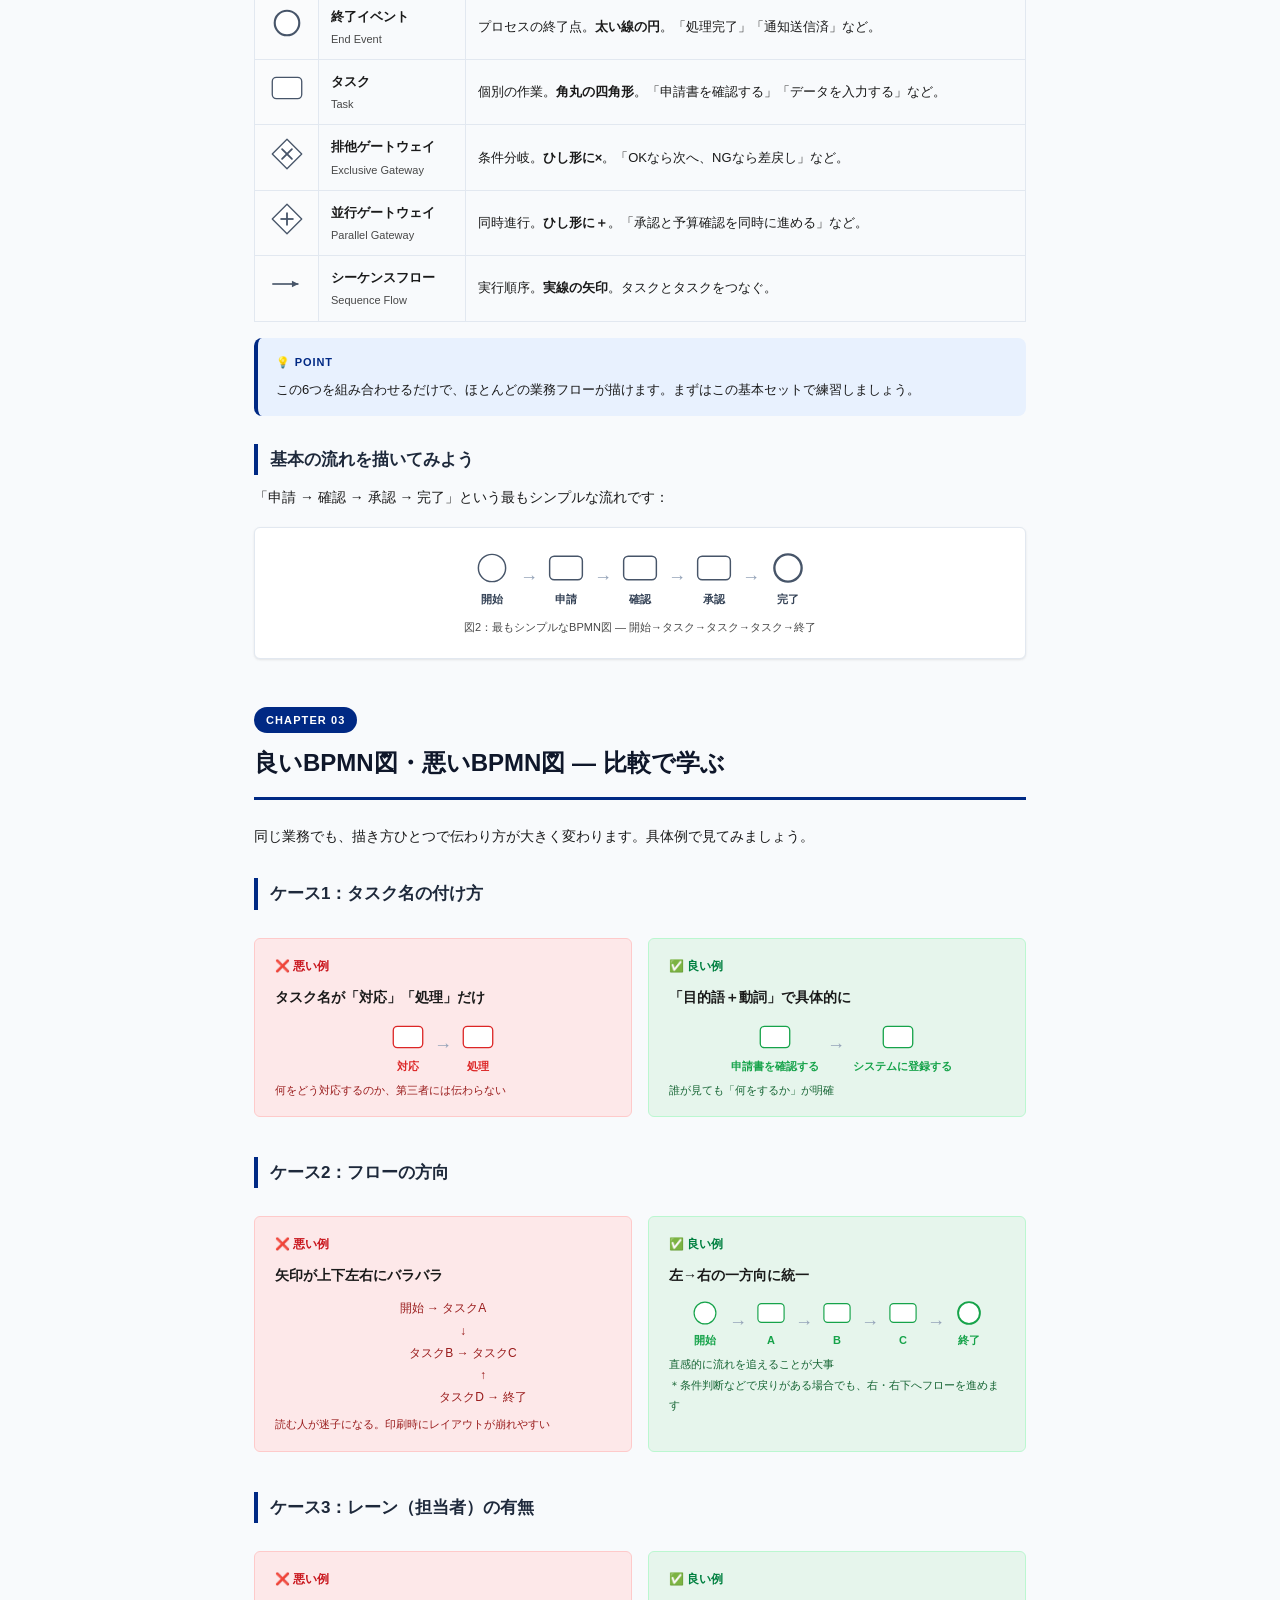
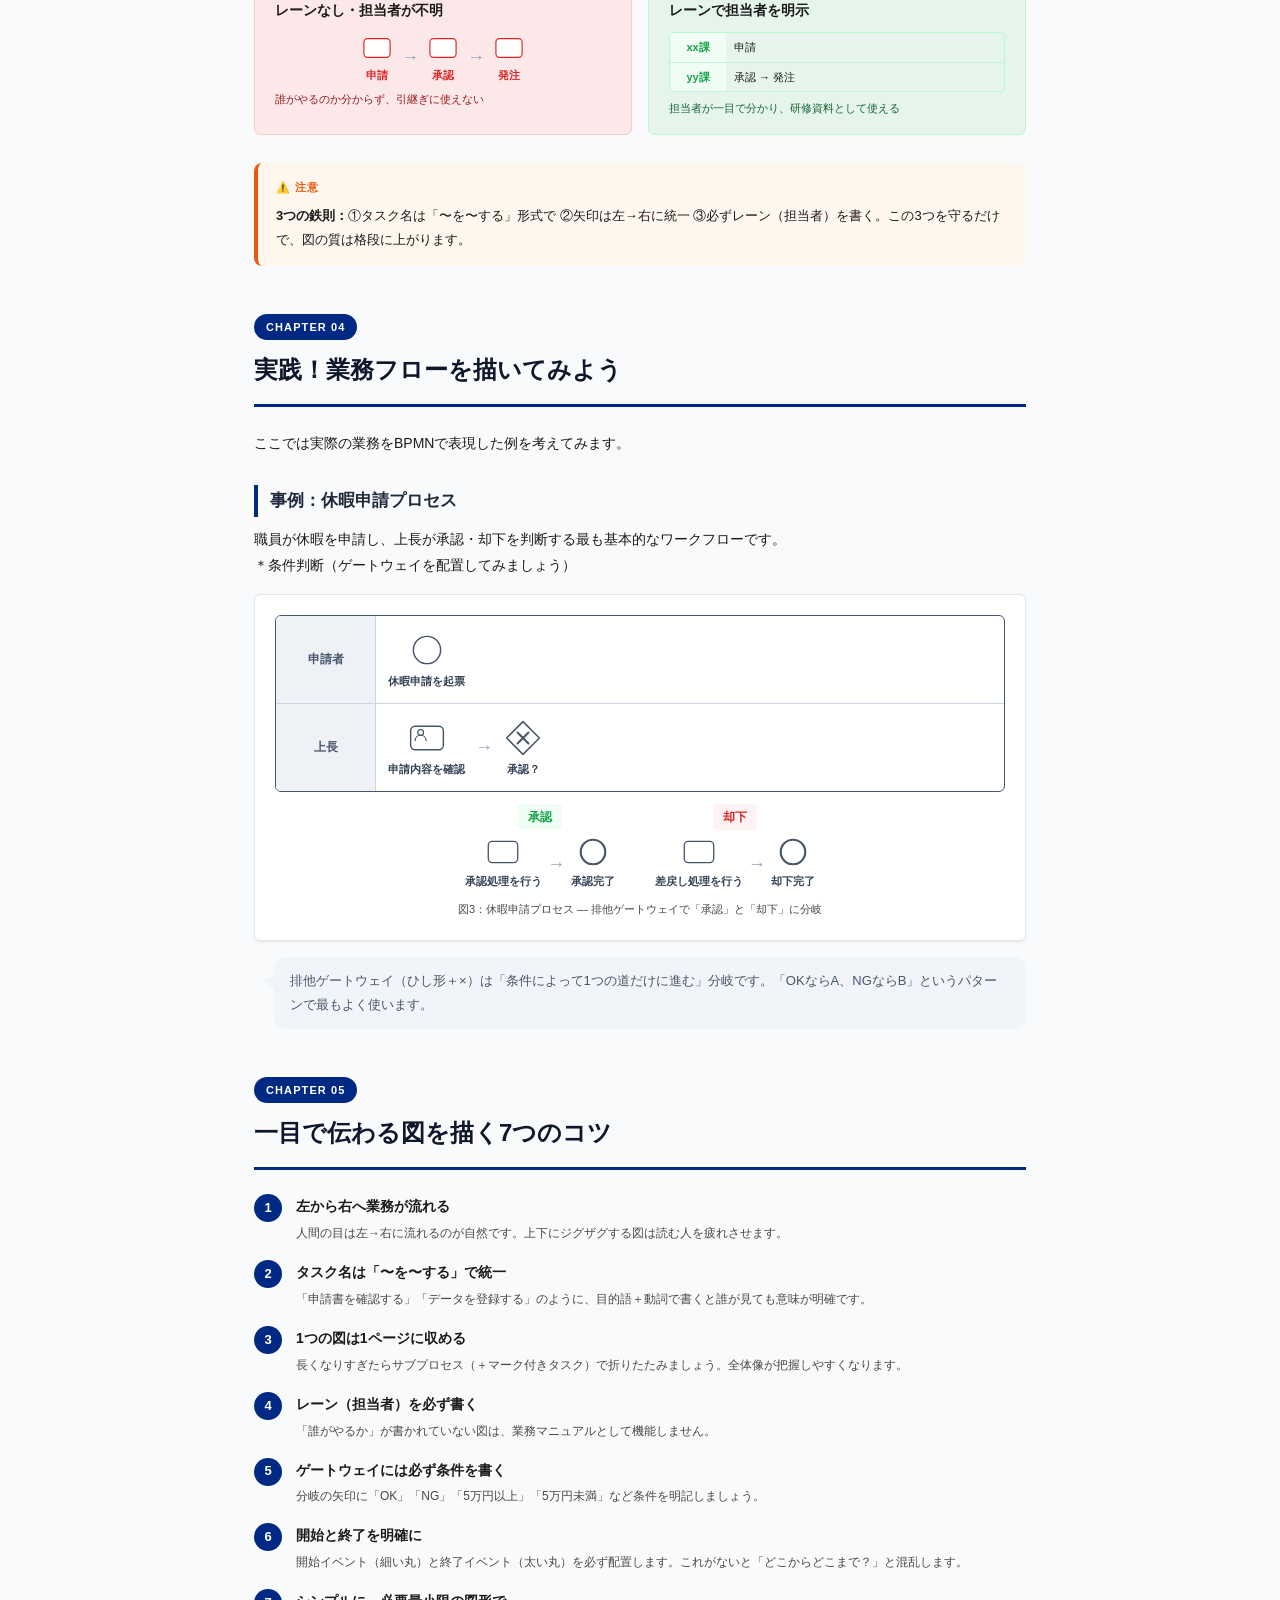
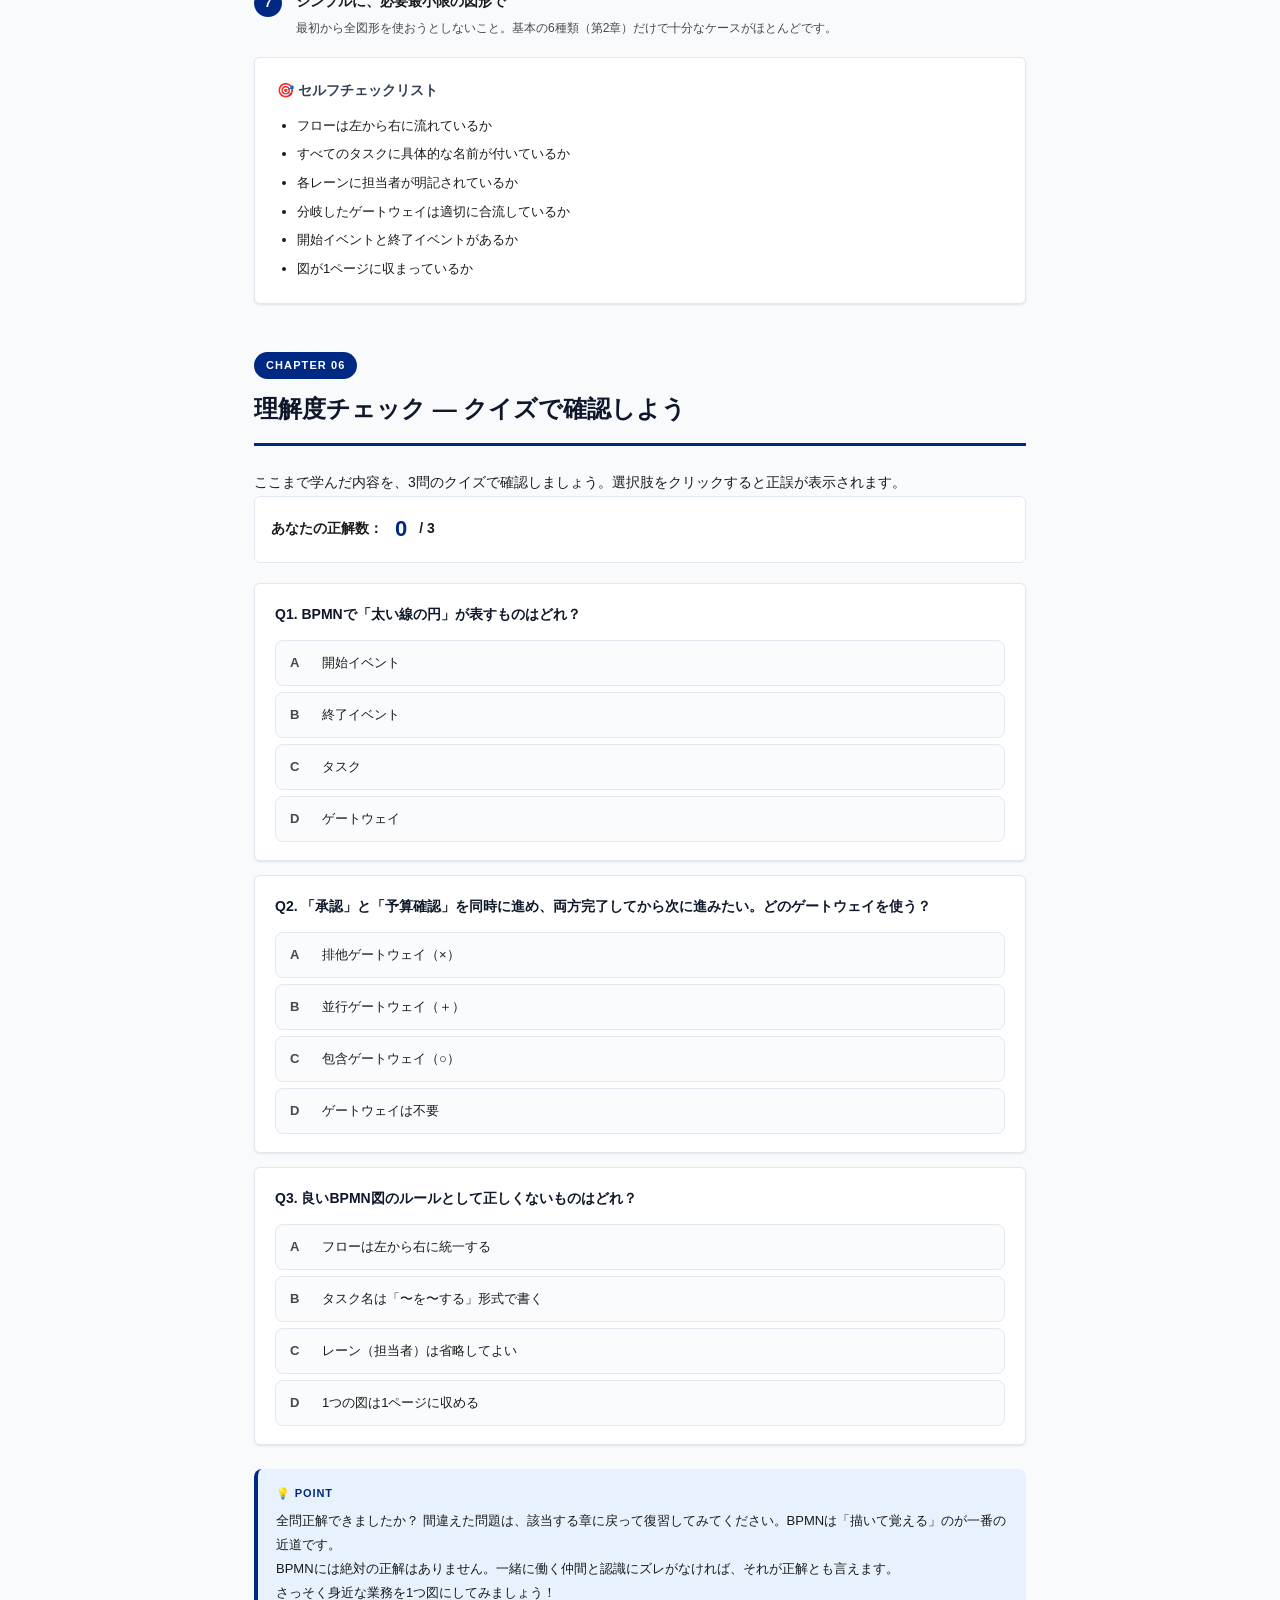
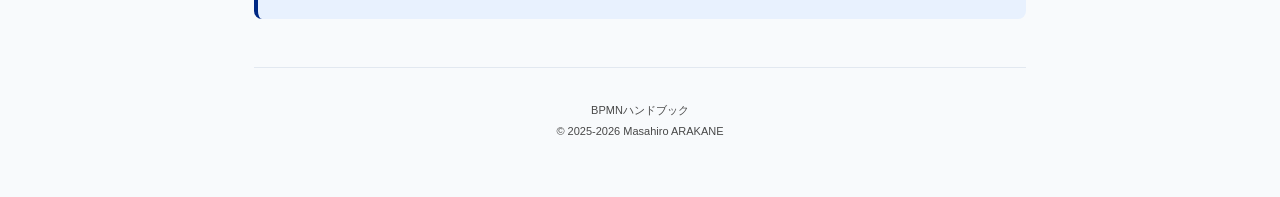
==== commit 3535c64d: "Add BPMN templates and Japanese translations; enhance HTML structure - Introduced a new JavaScript f" ====
--- a/learn-bpmn.html
+++ b/learn-bpmn.html
@@ -1,32 +1,33 @@
 <!DOCTYPE html>
 <html lang="ja">
-<head></head>
+<head>
 <meta charset="UTF-8" />
 <meta name="viewport" content="width=device-width, initial-scale=1.0" />
 <title>BPMNハンドブック — 業務プロセス可視化の第一歩</title>
+<link rel="stylesheet" href="css/tokens.css" />
 <style>
 /* ============================================================
-   CSS Custom Properties
+   CSS Custom Properties (DADS連携)
    ============================================================ */
 :root {
-  --ink: #1e293b;
-  --sub: #64748b;
+  --ink: #1a1a1a;
+  --sub: #484848;
   --line: #e2e8f0;
-  --brand: #2563eb;
-  --brand-soft: #eff6ff;
-  --brand-dark: #1e40af;
+  --brand: #002984;
+  --brand-soft: #e8f1fe;
+  --brand-dark: #001f66;
   --accent: #ea580c;
   --accent-soft: #fff7ed;
-  --good: #16a34a;
-  --good-soft: #f0fdf4;
-  --bad: #dc2626;
-  --bad-soft: #fef2f2;
+  --good: #008040;
+  --good-soft: #e6f5ec;
+  --bad: #c9171e;
+  --bad-soft: #fde8e9;
   --paper: #f8fafc;
   --card: #ffffff;
   --shadow: 0 1px 3px rgba(0,0,0,.06), 0 1px 2px rgba(0,0,0,.04);
   --shadow-md: 0 4px 12px rgba(0,0,0,.07);
-  --radius: 10px;
-  --radius-lg: 14px;
+  --radius: 6px;
+  --radius-lg: 10px;
 }
 
 /* ============================================================
@@ -543,6 +544,27 @@
 </style>
 </head>
 <body>
+
+<header style="background: #ffffff; border-bottom: 1px solid #e2e8f0; padding: 12px 24px; position: sticky; top: 0; z-index: 100; box-shadow: 0 1px 3px rgba(0,0,0,0.05);">
+  <div style="max-width: 820px; margin: 0 auto; display: flex; align-items: center; justify-content: space-between;">
+    <div style="display: flex; align-items: center; gap: 8px;">
+      <a href="index.html" style="display: flex; align-items: center; gap: 8px; text-decoration: none; color: inherit;">
+        <svg viewBox="0 0 32 32" width="24" height="24" fill="none" xmlns="http://www.w3.org/2000/svg" aria-hidden="true">
+          <rect width="32" height="32" rx="6" fill="#002984" />
+          <circle cx="10" cy="16" r="4.5" fill="#ffffff" />
+          <polygon points="17,12 17,20 23,16" fill="#ffd43b" />
+          <rect x="23" y="12" width="5" height="8" rx="1" fill="#008040" />
+        </svg>
+        <span style="font-weight: 700; color: #002984; font-size: 16px;">Flow Canvas</span>
+      </a>
+      <span style="color: #64748b;">/</span>
+      <span style="color: #1a1a1a; font-weight: 600; font-size: 14px;">BPMNハンドブック</span>
+    </div>
+    <a href="index.html" style="display: inline-flex; align-items: center; gap: 6px; color: #002984; font-weight: 700; text-decoration: none; padding: 6px 14px; border: 1px solid #002984; border-radius: 4px; font-size: 13px; background: #ffffff; transition: background 0.15s ease;">
+      ← エディターに戻る
+    </a>
+  </div>
+</header>
 
 <div class="page">
 
--- a/css/tokens.css
+++ b/css/tokens.css
@@ -0,0 +1,113 @@
+/**
+ * Flow Canvas - デジタル庁デザインシステム (DADS) デザイントークン
+ * Digital Agency Design System Tokens
+ */
+
+:root {
+  /* ==========================================================================
+     カラートークン (Color Tokens)
+     ========================================================================== */
+
+  /* プライマリ (デジタル庁標準ブルー) */
+  --dads-color-primary: #002984;
+  --dads-color-primary-hover: #001f66;
+  --dads-color-primary-active: #001442;
+  --dads-color-primary-light: #e8f1fe;
+  --dads-color-primary-light-hover: #d2e3fc;
+
+  /* ニュートラル / テキスト */
+  --dads-color-text-main: #1a1a1a;
+  --dads-color-text-sub: #484848;
+  --dads-color-text-muted: #666666;
+  --dads-color-text-reverse: #ffffff;
+
+  /* 背景色 */
+  --dads-color-bg-white: #ffffff;
+  --dads-color-bg-surface: #f8f9fa;
+  --dads-color-bg-subtle: #f0f2f5;
+  --dads-color-bg-canvas: #e5e9ec;
+
+  /* ボーダー / 区切り線 */
+  --dads-color-border-dark: #333333;
+  --dads-color-border-default: #707070;
+  --dads-color-border-subtle: #d0d5dd;
+  --dads-color-border-divider: #e4e7ec;
+
+  /* セマンティック状態色 (Status Colors) */
+  --dads-color-error: #c9171e;
+  --dads-color-error-bg: #fde8e9;
+  --dads-color-error-border: #f5b0b2;
+
+  --dads-color-warning: #bd5900;
+  --dads-color-warning-bg: #fff3e8;
+  --dads-color-warning-border: #fcd5b0;
+
+  --dads-color-success: #008040;
+  --dads-color-success-bg: #e6f5ec;
+  --dads-color-success-border: #a3e2bd;
+
+  --dads-color-info: #0050c8;
+  --dads-color-info-bg: #e8f1fe;
+  --dads-color-info-border: #b8d5fb;
+
+  /* アクセシビリティ・フォーカスリング (High Contrast Focus) */
+  --dads-color-focus-ring: #ffd43b;
+  --dads-focus-ring: 4px solid var(--dads-color-focus-ring);
+  --dads-focus-offset: 2px;
+
+  /* ==========================================================================
+     タイポグラフィ (Typography Tokens)
+     ========================================================================== */
+  --dads-font-family: "Noto Sans JP", -apple-system, BlinkMacSystemFont, "Segoe UI",
+    "Hiragino Sans", "Hiragino Kaku Gothic ProN", Meiryo, sans-serif;
+  --dads-font-mono: SFMono-Regular, Menlo, Monaco, Consolas, "Liberation Mono",
+    "Courier New", monospace;
+
+  --dads-font-size-xs: 0.75rem;    /* 12px */
+  --dads-font-size-sm: 0.875rem;   /* 14px */
+  --dads-font-size-base: 1rem;     /* 16px */
+  --dads-font-size-lg: 1.125rem;   /* 18px */
+  --dads-font-size-xl: 1.25rem;    /* 20px */
+  --dads-font-size-2xl: 1.5rem;    /* 24px */
+
+  --dads-line-height-tight: 1.25;
+  --dads-line-height-normal: 1.5;
+  --dads-line-height-relaxed: 1.75;
+
+  /* ==========================================================================
+     スペーシング & レイアウト (Spacing & Layout Tokens)
+     4px基準のグリッドシステム
+     ========================================================================== */
+  --dads-space-1: 4px;
+  --dads-space-2: 8px;
+  --dads-space-3: 12px;
+  --dads-space-4: 16px;
+  --dads-space-5: 20px;
+  --dads-space-6: 24px;
+  --dads-space-8: 32px;
+  --dads-space-10: 40px;
+  --dads-space-12: 48px;
+
+  /* タッチターゲット最小寸法 (JIS X 8341-3 / WCAG AA 準拠) */
+  --dads-min-touch-target: 44px;
+
+  /* 角丸 (Border Radius) */
+  --dads-radius-sm: 2px;
+  --dads-radius-md: 4px;
+  --dads-radius-lg: 8px;
+  --dads-radius-pill: 9999px;
+
+  /* 影 (Box Shadows) */
+  --dads-shadow-sm: 0 1px 2px rgba(0, 0, 0, 0.05);
+  --dads-shadow-md: 0 4px 6px -1px rgba(0, 0, 0, 0.1),
+    0 2px 4px -1px rgba(0, 0, 0, 0.06);
+  --dads-shadow-lg: 0 10px 15px -3px rgba(0, 0, 0, 0.1),
+    0 4px 6px -2px rgba(0, 0, 0, 0.05);
+  --dads-shadow-dialog: 0 20px 25px -5px rgba(0, 0, 0, 0.15),
+    0 10px 10px -5px rgba(0, 0, 0, 0.04);
+
+  /* アニメーション / トランジション */
+  --dads-transition-fast: 150ms cubic-bezier(0.4, 0, 0.2, 1);
+  --dads-transition-normal: 250ms cubic-bezier(0.4, 0, 0.2, 1);
+}
+
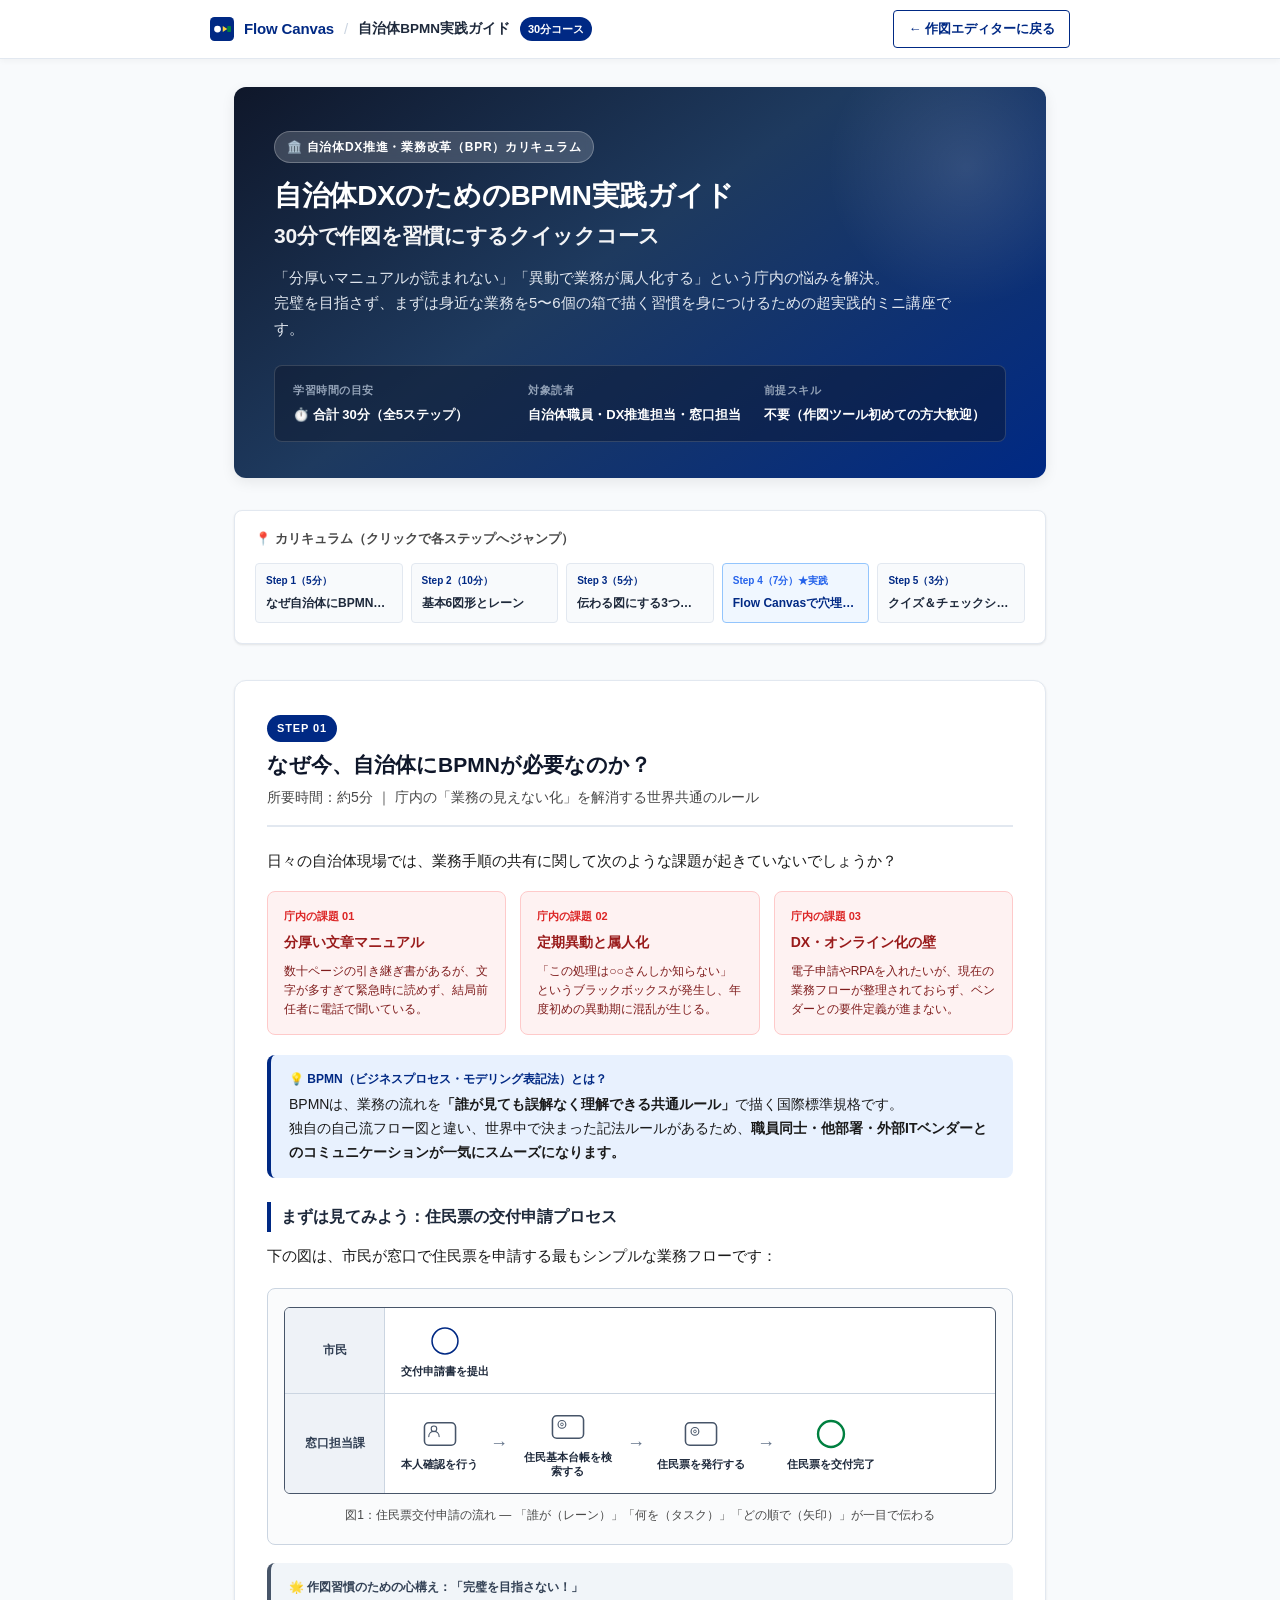
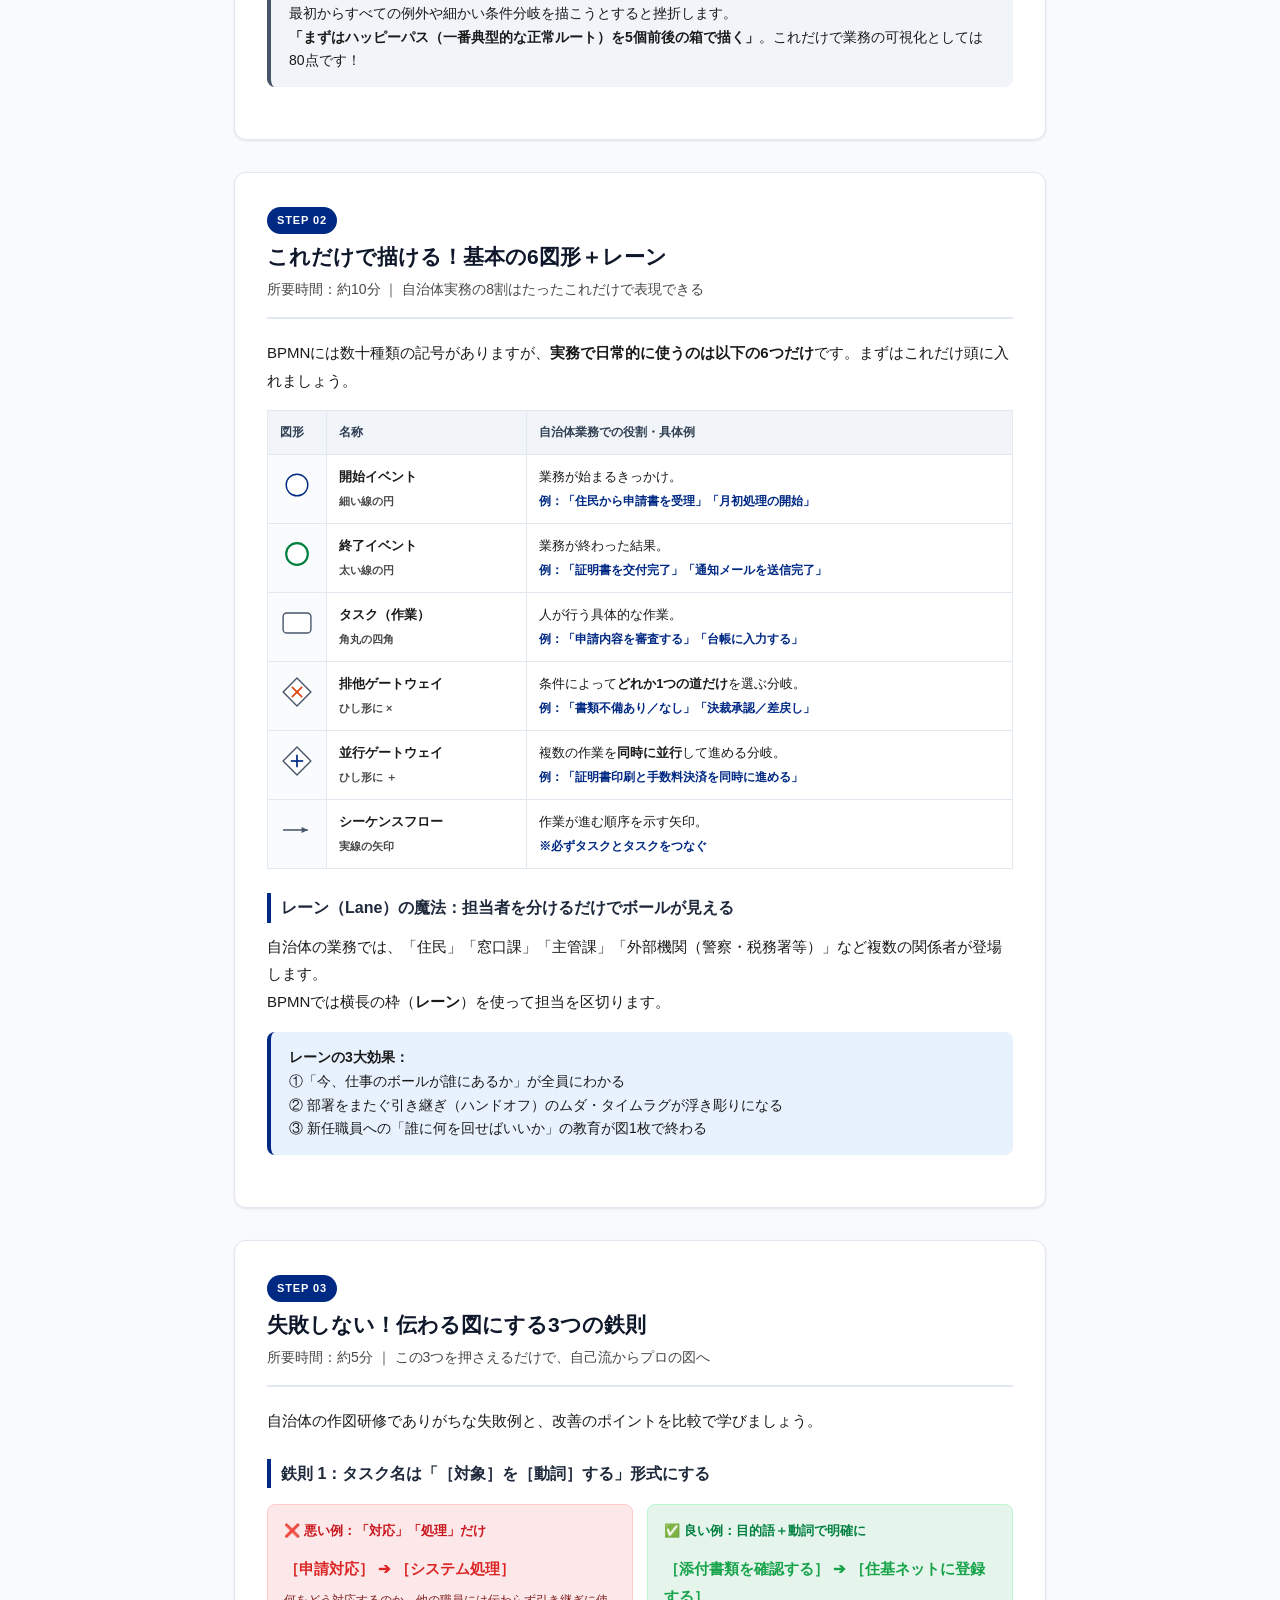
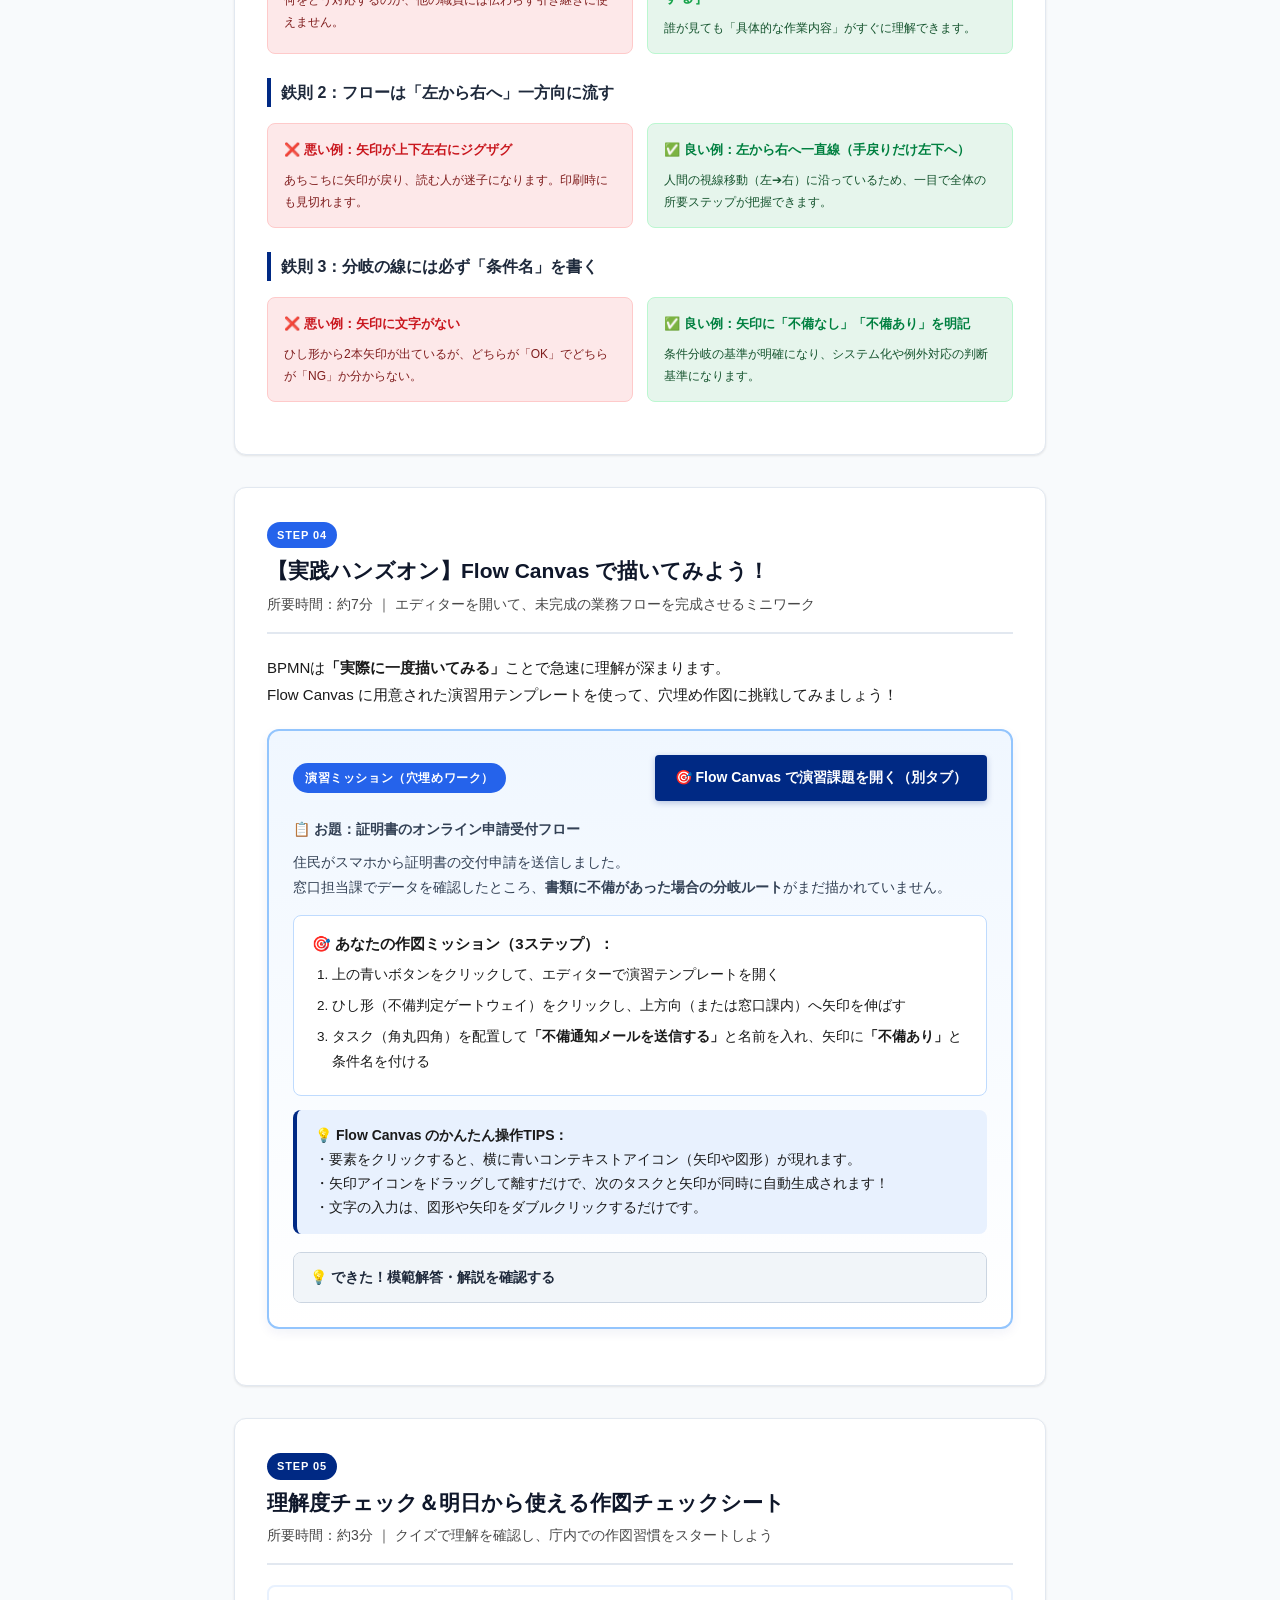
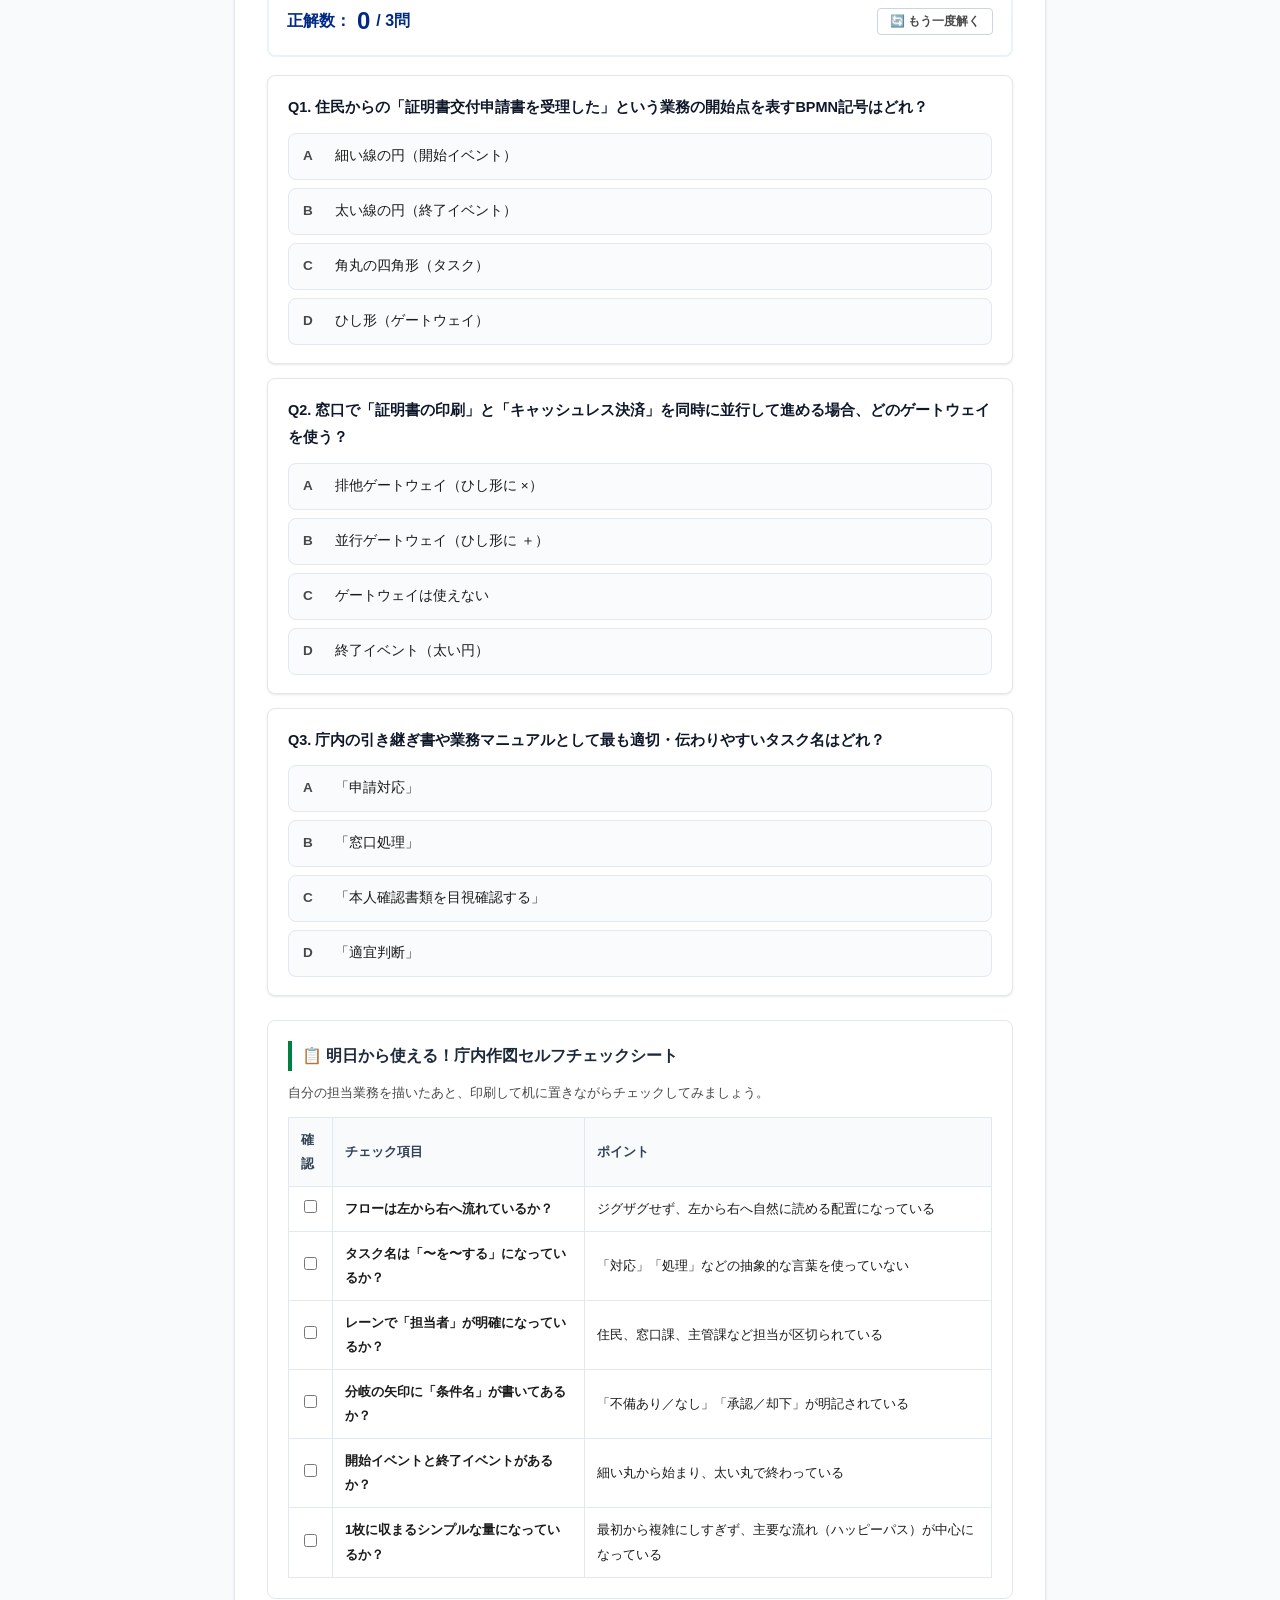
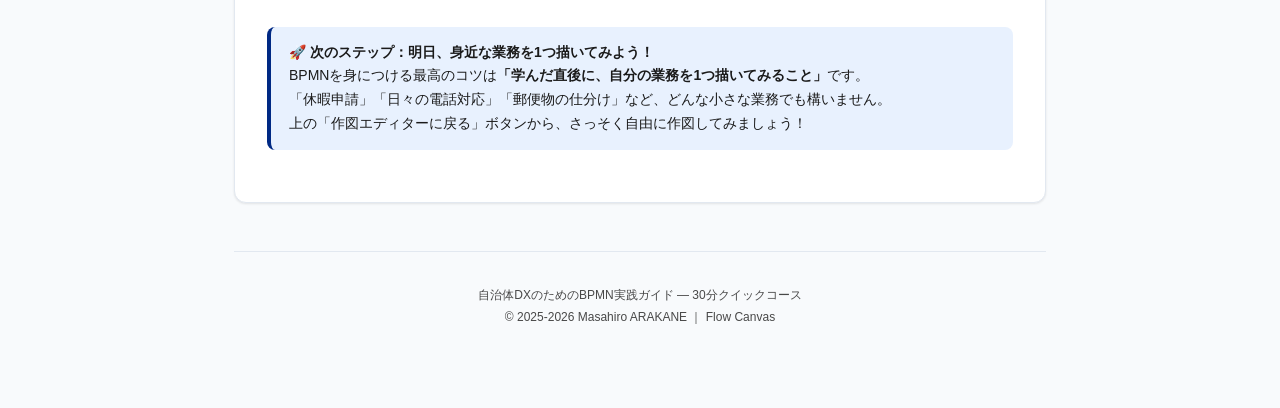
==== commit 80930c72: "Refactor code structure for improved readability and maintainability" ====
--- a/learn-bpmn.html
+++ b/learn-bpmn.html
@@ -3,7 +3,7 @@
 <head>
 <meta charset="UTF-8" />
 <meta name="viewport" content="width=device-width, initial-scale=1.0" />
-<title>BPMNハンドブック — 業務プロセス可視化の第一歩</title>
+<title>自治体DXのためのBPMN実践ガイド — 30分で作図を習慣にするクイックコース</title>
 <link rel="stylesheet" href="css/tokens.css" />
 <style>
 /* ============================================================
@@ -12,11 +12,12 @@
 :root {
   --ink: #1a1a1a;
   --sub: #484848;
-  --line: #e2e8f0;
+  --line: #cbd5e1;
+  --line-light: #e2e8f0;
   --brand: #002984;
   --brand-soft: #e8f1fe;
   --brand-dark: #001f66;
-  --accent: #ea580c;
+  --accent: #d9480f;
   --accent-soft: #fff7ed;
   --good: #008040;
   --good-soft: #e6f5ec;
@@ -24,20 +25,25 @@
   --bad-soft: #fde8e9;
   --paper: #f8fafc;
   --card: #ffffff;
-  --shadow: 0 1px 3px rgba(0,0,0,.06), 0 1px 2px rgba(0,0,0,.04);
-  --shadow-md: 0 4px 12px rgba(0,0,0,.07);
-  --radius: 6px;
-  --radius-lg: 10px;
+  --shadow-sm: 0 1px 3px rgba(0,0,0,.06), 0 1px 2px rgba(0,0,0,.04);
+  --shadow-md: 0 4px 14px rgba(0,0,0,.08);
+  --radius-sm: 4px;
+  --radius: 8px;
+  --radius-lg: 12px;
 }
 
 /* ============================================================
    Reset & Base
    ============================================================ */
 *, *::before, *::after { box-sizing: border-box; margin: 0; padding: 0; }
+
+html {
+  scroll-behavior: smooth;
+}
 
 body {
   font-family: "Hiragino Sans", "Noto Sans JP", "Yu Gothic", "Helvetica Neue", sans-serif;
-  font-size: 14px;
+  font-size: 15px;
   line-height: 1.85;
   color: var(--ink);
   background: var(--paper);
@@ -45,204 +51,442 @@
 }
 
 /* ============================================================
+   Sticky Navigation Bar
+   ============================================================ */
+.site-header {
+  background: #ffffff;
+  border-bottom: 1px solid var(--line-light);
+  padding: 10px 20px;
+  position: sticky;
+  top: 0;
+  z-index: 100;
+  box-shadow: 0 2px 6px rgba(0,0,0,0.04);
+}
+.header-inner {
+  max-width: 860px;
+  margin: 0 auto;
+  display: flex;
+  align-items: center;
+  justify-content: space-between;
+  gap: 16px;
+}
+.header-brand {
+  display: flex;
+  align-items: center;
+  gap: 10px;
+  text-decoration: none;
+  color: inherit;
+}
+.header-title {
+  font-weight: 700;
+  color: var(--brand);
+  font-size: 15px;
+  letter-spacing: -0.01em;
+}
+.header-badge {
+  display: inline-block;
+  background: #002984;
+  color: #fff;
+  font-size: 11px;
+  font-weight: 700;
+  padding: 2px 8px;
+  border-radius: 999px;
+}
+.header-actions {
+  display: flex;
+  align-items: center;
+  gap: 10px;
+}
+.btn-editor-return {
+  display: inline-flex;
+  align-items: center;
+  gap: 6px;
+  color: var(--brand);
+  font-weight: 700;
+  text-decoration: none;
+  padding: 6px 14px;
+  border: 1.5px solid var(--brand);
+  border-radius: var(--radius-sm);
+  font-size: 13px;
+  background: #ffffff;
+  transition: all 0.15s ease;
+}
+.btn-editor-return:hover {
+  background: var(--brand-soft);
+}
+
+/* ============================================================
    Page Container (A4-friendly max-width)
    ============================================================ */
 .page {
-  max-width: 820px;
+  max-width: 860px;
   margin: 0 auto;
-  padding: 0 24px;
-}
-
-/* ============================================================
-   Cover Page
-   ============================================================ */
-.cover {
-  background: linear-gradient(160deg, #0f172a 0%, #1e3a5f 40%, #2563eb 100%);
+  padding: 0 24px 60px;
+}
+
+/* ============================================================
+   Hero / Cover Section
+   ============================================================ */
+.course-hero {
+  background: linear-gradient(145deg, #0f172a 0%, #1e3a5f 45%, #002984 100%);
   color: #fff;
   border-radius: var(--radius-lg);
-  padding: 56px 48px 48px;
-  margin: 32px 0 40px;
+  padding: 44px 40px 36px;
+  margin: 28px 0 32px;
   position: relative;
   overflow: hidden;
-  page-break-after: always;
-}
-.cover::before {
+  box-shadow: var(--shadow-md);
+}
+.course-hero::before {
   content: "";
   position: absolute;
-  right: -80px; top: -80px;
-  width: 320px; height: 320px;
-  background: radial-gradient(circle, rgba(255,255,255,.10) 0%, transparent 70%);
+  right: -60px; top: -60px;
+  width: 280px; height: 280px;
+  background: radial-gradient(circle, rgba(255,255,255,.12) 0%, transparent 70%);
   border-radius: 50%;
 }
-.cover::after {
-  content: "";
-  position: absolute;
-  left: 40px; bottom: -40px;
-  width: 200px; height: 200px;
-  background: radial-gradient(circle, rgba(255,255,255,.06) 0%, transparent 70%);
-  border-radius: 50%;
-}
-.cover h1 {
-  font-size: 36px;
+.hero-tag {
+  display: inline-flex;
+  align-items: center;
+  gap: 6px;
+  background: rgba(255, 255, 255, 0.18);
+  backdrop-filter: blur(4px);
+  color: #fff;
+  font-size: 12px;
+  font-weight: 700;
+  letter-spacing: .06em;
+  padding: 4px 12px;
+  border-radius: 999px;
+  margin-bottom: 14px;
+  border: 1px solid rgba(255,255,255,0.25);
+}
+.course-hero h1 {
+  font-size: 28px;
   font-weight: 800;
-  line-height: 1.3;
-  margin-bottom: 14px;
-  position: relative;
-  z-index: 1;
-}
-
-/* ============================================================
-   Section / Chapter Headings
-   ============================================================ */
-.chapter {
-  margin: 48px 0 32px;
-  page-break-before: always;
-}
-.chapter:first-of-type { page-break-before: auto; }
-
-.chapter-num {
-  display: inline-block;
+  line-height: 1.35;
+  margin-bottom: 12px;
+  letter-spacing: -0.01em;
+}
+.course-hero p.hero-lead {
+  font-size: 15px;
+  line-height: 1.7;
+  color: #e2e8f0;
+  max-width: 680px;
+  margin-bottom: 24px;
+}
+.hero-meta-grid {
+  display: grid;
+  grid-template-columns: repeat(3, 1fr);
+  gap: 12px;
+  background: rgba(15, 23, 42, 0.45);
+  border: 1px solid rgba(255, 255, 255, 0.15);
+  border-radius: var(--radius);
+  padding: 14px 18px;
+}
+@media (max-width: 640px) {
+  .hero-meta-grid { grid-template-columns: 1fr; }
+  .course-hero { padding: 32px 20px 24px; }
+  .course-hero h1 { font-size: 22px; }
+}
+.meta-item {
+  display: flex;
+  flex-direction: column;
+  gap: 2px;
+}
+.meta-item .label {
+  font-size: 11px;
+  color: #94a3b8;
+  font-weight: 600;
+  text-transform: uppercase;
+  letter-spacing: 0.05em;
+}
+.meta-item .value {
+  font-size: 13px;
+  color: #fff;
+  font-weight: 700;
+}
+
+/* ============================================================
+   Quick Timeline / Table of Contents
+   ============================================================ */
+.quick-nav {
+  background: #ffffff;
+  border: 1px solid var(--line-light);
+  border-radius: var(--radius);
+  padding: 16px 20px;
+  margin-bottom: 36px;
+  box-shadow: var(--shadow-sm);
+}
+.quick-nav-title {
+  font-size: 13px;
+  font-weight: 700;
+  color: var(--sub);
+  margin-bottom: 12px;
+  display: flex;
+  align-items: center;
+  gap: 6px;
+}
+.timeline-list {
+  display: flex;
+  gap: 8px;
+  list-style: none;
+  overflow-x: auto;
+  padding-bottom: 4px;
+}
+@media (max-width: 720px) {
+  .timeline-list { flex-direction: column; gap: 6px; }
+}
+.timeline-item {
+  flex: 1;
+  min-width: 140px;
+}
+.timeline-link {
+  display: flex;
+  flex-direction: column;
+  gap: 2px;
+  padding: 8px 10px;
+  background: #f8fafc;
+  border: 1px solid var(--line-light);
+  border-radius: var(--radius-sm);
+  text-decoration: none;
+  color: inherit;
+  transition: all 0.15s ease;
+  font-size: 12px;
+}
+.timeline-link:hover {
+  background: var(--brand-soft);
+  border-color: #93c5fd;
+}
+.timeline-time {
+  font-size: 10px;
+  font-weight: 700;
+  color: var(--brand);
+}
+.timeline-name {
+  font-weight: 700;
+  color: #1e293b;
+  white-space: nowrap;
+  overflow: hidden;
+  text-overflow: ellipsis;
+}
+
+/* ============================================================
+   Step Chapters
+   ============================================================ */
+.step-section {
+  background: #ffffff;
+  border: 1px solid var(--line-light);
+  border-radius: var(--radius-lg);
+  padding: 32px 32px 36px;
+  margin-bottom: 32px;
+  box-shadow: var(--shadow-sm);
+}
+@media (max-width: 640px) {
+  .step-section { padding: 24px 18px; }
+}
+.step-header {
+  border-bottom: 2px solid #e2e8f0;
+  padding-bottom: 14px;
+  margin-bottom: 20px;
+}
+.step-badge {
+  display: inline-flex;
+  align-items: center;
+  gap: 6px;
   background: var(--brand);
   color: #fff;
   font-size: 11px;
   font-weight: 700;
-  letter-spacing: .1em;
-  padding: 3px 12px;
+  letter-spacing: .08em;
+  padding: 3px 10px;
   border-radius: 999px;
   margin-bottom: 8px;
 }
-.chapter h2 {
-  font-size: 24px;
+.step-header h2 {
+  font-size: 21px;
   font-weight: 800;
   color: #0f172a;
-  border-bottom: 3px solid var(--brand);
-  padding-bottom: 12px;
-  margin-bottom: 24px;
-}
-.chapter h3 {
-  font-size: 17px;
+  line-height: 1.4;
+}
+.step-header .step-lead {
+  font-size: 14px;
+  color: var(--sub);
+  margin-top: 6px;
+}
+
+h3 {
+  font-size: 16px;
   font-weight: 700;
   color: #1e293b;
-  margin: 28px 0 10px;
-  padding-left: 12px;
+  margin: 24px 0 10px;
+  padding-left: 10px;
   border-left: 4px solid var(--brand);
 }
-.chapter h4 {
+h4 {
   font-size: 14px;
   font-weight: 700;
   color: #334155;
-  margin: 20px 0 8px;
-}
-
-/* ============================================================
-   Cards & Callouts
-   ============================================================ */
-.card {
-  background: var(--card);
+  margin: 16px 0 8px;
+}
+
+/* ============================================================
+   Callout Boxes (DADSカラー調和)
+   ============================================================ */
+.callout {
+  border-radius: var(--radius);
+  padding: 14px 18px;
+  margin: 16px 0;
+  font-size: 14px;
+  line-height: 1.7;
+}
+.callout-point {
+  background: var(--brand-soft);
+  border-left: 4px solid var(--brand);
+}
+.callout-point .c-title {
+  font-weight: 700;
+  font-size: 12px;
+  color: var(--brand);
+  margin-bottom: 4px;
+  display: flex;
+  align-items: center;
+  gap: 6px;
+}
+.callout-warn {
+  background: var(--accent-soft);
+  border-left: 4px solid var(--accent);
+}
+.callout-warn .c-title {
+  font-weight: 700;
+  font-size: 12px;
+  color: var(--accent);
+  margin-bottom: 4px;
+  display: flex;
+  align-items: center;
+  gap: 6px;
+}
+.callout-mindset {
+  background: #f1f5f9;
+  border-left: 4px solid #475569;
+}
+.callout-mindset .c-title {
+  font-weight: 700;
+  font-size: 12px;
+  color: #334155;
+  margin-bottom: 4px;
+}
+
+/* ============================================================
+   Pain Point Cards (自治体あるある)
+   ============================================================ */
+.pain-grid {
+  display: grid;
+  grid-template-columns: repeat(3, 1fr);
+  gap: 14px;
+  margin: 16px 0 20px;
+}
+@media (max-width: 640px) {
+  .pain-grid { grid-template-columns: 1fr; }
+}
+.pain-card {
+  background: #fef2f2;
+  border: 1px solid #fecaca;
+  border-radius: var(--radius);
+  padding: 14px 16px;
+}
+.pain-card .pain-num {
+  font-size: 11px;
+  font-weight: 800;
+  color: #dc2626;
+  margin-bottom: 4px;
+}
+.pain-card h4 {
+  font-size: 14px;
+  font-weight: 700;
+  color: #991b1b;
+  margin: 0 0 6px;
+}
+.pain-card p {
+  font-size: 12px;
+  line-height: 1.6;
+  color: #7f1d1d;
+}
+
+/* ============================================================
+   Diagram & Swimlane Views
+   ============================================================ */
+.diagram-box {
+  background: #fafbfc;
   border: 1px solid var(--line);
   border-radius: var(--radius);
-  padding: 20px 22px;
-  margin: 16px 0;
-  box-shadow: var(--shadow);
-}
-
-.point {
-  background: var(--brand-soft);
-  border-left: 4px solid var(--brand);
-  border-radius: 8px;
-  padding: 14px 18px;
-  margin: 16px 0;
-  font-size: 13px;
-}
-.point::before {
-  content: "💡 POINT";
-  display: block;
-  font-weight: 700;
+  padding: 18px 16px;
+  margin: 18px 0;
+  overflow-x: auto;
+}
+.diagram-caption {
+  font-size: 12px;
+  color: var(--sub);
+  text-align: center;
+  margin-top: 10px;
+  font-weight: 500;
+}
+
+.lane-wrap {
+  border: 1.5px solid #475569;
+  border-radius: 6px;
+  overflow: hidden;
+  min-width: 580px;
+  background: #fff;
+}
+.lane {
+  display: flex;
+  border-bottom: 1px solid #cbd5e1;
+}
+.lane:last-child { border-bottom: none; }
+.lane-label {
+  width: 100px;
+  min-width: 100px;
+  background: #eef2f7;
+  display: flex;
+  align-items: center;
+  justify-content: center;
+  font-size: 12px;
+  font-weight: 700;
+  color: #334155;
+  padding: 10px 8px;
+  text-align: center;
+  border-right: 1.5px solid #cbd5e1;
+  line-height: 1.35;
+}
+.lane-body {
+  flex: 1;
+  display: flex;
+  align-items: center;
+  gap: 8px;
+  padding: 14px 16px;
+  overflow-x: auto;
+}
+
+.flow-node {
+  display: flex;
+  flex-direction: column;
+  align-items: center;
+  gap: 4px;
+  text-align: center;
+}
+.flow-node .lbl {
   font-size: 11px;
-  letter-spacing: .08em;
-  color: var(--brand);
-  margin-bottom: 6px;
-}
-
-.warn {
-  background: var(--accent-soft);
-  border-left: 4px solid var(--accent);
-  border-radius: 8px;
-  padding: 14px 18px;
-  margin: 16px 0;
-  font-size: 13px;
-}
-.warn::before {
-  content: "⚠️ 注意";
-  display: block;
-  font-weight: 700;
-  font-size: 11px;
-  letter-spacing: .08em;
-  color: var(--accent);
-  margin-bottom: 6px;
-}
-
-.good-example {
-  background: var(--good-soft);
-  border: 1px solid #bbf7d0;
-  border-radius: var(--radius);
-  padding: 16px 20px;
-  margin: 12px 0;
-  position: relative;
-}
-.good-example::before {
-  content: "✅ 良い例";
-  display: block;
-  font-weight: 700;
-  font-size: 12px;
-  color: var(--good);
-  margin-bottom: 8px;
-}
-
-.bad-example {
-  background: var(--bad-soft);
-  border: 1px solid #fecaca;
-  border-radius: var(--radius);
-  padding: 16px 20px;
-  margin: 12px 0;
-  position: relative;
-}
-.bad-example::before {
-  content: "❌ 悪い例";
-  display: block;
-  font-weight: 700;
-  font-size: 12px;
-  color: var(--bad);
-  margin-bottom: 8px;
-}
-
-/* ============================================================
-   Speech Bubble
-   ============================================================ */
-.bubble {
-  position: relative;
-  background: #f1f5f9;
-  border-radius: 12px;
-  padding: 12px 16px;
-  margin: 12px 0 12px 20px;
-  font-size: 13px;
-  color: #475569;
-}
-.bubble::before {
-  content: "";
-  position: absolute;
-  left: -10px;
-  top: 16px;
-  width: 0; height: 0;
-  border-top: 8px solid transparent;
-  border-bottom: 8px solid transparent;
-  border-right: 10px solid #f1f5f9;
-}
-
-/* ============================================================
-   SVG BPMN Icons (reusable inline)
-   ============================================================ */
-.bpmn-svg { display: block; }
+  color: #1e293b;
+  max-width: 95px;
+  line-height: 1.35;
+  font-weight: 600;
+}
+.flow-arrow {
+  color: #64748b;
+  font-size: 18px;
+  margin: 0 4px;
+  flex-shrink: 0;
+}
 
 /* ============================================================
    Icon Table
@@ -252,9 +496,10 @@
   border-collapse: collapse;
   margin: 16px 0;
   font-size: 13px;
+  background: #fff;
 }
 .icon-table th, .icon-table td {
-  border: 1px solid var(--line);
+  border: 1px solid var(--line-light);
   padding: 10px 12px;
   vertical-align: middle;
 }
@@ -262,144 +507,182 @@
   background: #f1f5f9;
   font-weight: 700;
   font-size: 12px;
-  color: #475569;
+  color: #334155;
   text-align: left;
 }
-.icon-table .ic { width: 64px; text-align: center; background: #fafbfc; }
+.icon-table .ic { width: 56px; text-align: center; background: #fafbfc; }
 .icon-table .nm { font-weight: 700; white-space: nowrap; }
-.icon-table .nm small { display: block; font-weight: 400; color: var(--sub); font-size: 11px; }
-
-/* ============================================================
-   Diagram Panel (lane-based flow)
-   ============================================================ */
-.diagram {
-  border: 1px solid var(--line);
-  border-radius: var(--radius);
-  background: #fff;
-  padding: 20px;
-  margin: 16px 0;
-  overflow-x: auto;
-  box-shadow: var(--shadow);
-}
-.diagram-caption {
-  font-size: 11px;
-  color: var(--sub);
-  text-align: center;
-  margin-top: 10px;
-}
-
-.lane-wrap {
-  border: 1.5px solid #475569;
-  border-radius: 6px;
-  overflow: hidden;
-  min-width: 600px;
-}
-.lane {
-  display: flex;
-  border-bottom: 1px solid #cbd5e1;
-}
-.lane:last-child { border-bottom: none; }
-.lane-label {
-  width: 100px; min-width: 100px;
-  background: #eef2f7;
-  display: flex;
-  align-items: center;
-  justify-content: center;
-  font-size: 12px;
-  font-weight: 700;
-  color: #475569;
-  padding: 8px 6px;
-  text-align: center;
-  border-right: 1px solid #cbd5e1;
-  line-height: 1.3;
-}
-.lane-body {
-  flex: 1;
-  display: flex;
-  align-items: center;
-  gap: 8px;
-  padding: 14px 12px;
-  overflow-x: auto;
-  flex-wrap: wrap;
-}
-
-.flow-row {
-  display: flex;
-  align-items: center;
-  gap: 6px;
-  flex-wrap: wrap;
-  justify-content: center;
-}
-.flow-node {
-  display: flex;
-  flex-direction: column;
-  align-items: center;
-  gap: 4px;
-}
-.flow-node .lbl {
-  font-size: 11px;
-  color: #334155;
-  text-align: center;
-  max-width: 90px;
-  line-height: 1.35;
-  font-weight: 600;
-}
-.flow-arrow {
-  color: #94a3b8;
-  font-size: 18px;
-  margin: 0 2px;
-  flex-shrink: 0;
-}
-
-/* ============================================================
-   Comparison Side-by-Side
+.icon-table .ex { color: #002984; font-size: 12px; font-weight: 600; }
+
+/* ============================================================
+   Compare Side-by-Side (Before & After)
    ============================================================ */
 .compare-grid {
   display: grid;
   grid-template-columns: 1fr 1fr;
-  gap: 16px;
+  gap: 14px;
   margin: 16px 0;
 }
 @media (max-width: 640px) {
   .compare-grid { grid-template-columns: 1fr; }
 }
-
-/* ============================================================
-   Quiz
-   ============================================================ */
-.quiz-block {
+.compare-bad {
+  background: var(--bad-soft);
+  border: 1.5px solid #fecaca;
+  border-radius: var(--radius);
+  padding: 14px 16px;
+}
+.compare-bad-title {
+  font-weight: 700;
+  font-size: 13px;
+  color: var(--bad);
+  margin-bottom: 6px;
+  display: flex;
+  align-items: center;
+  gap: 6px;
+}
+.compare-good {
+  background: var(--good-soft);
+  border: 1.5px solid #bbf7d0;
+  border-radius: var(--radius);
+  padding: 14px 16px;
+}
+.compare-good-title {
+  font-weight: 700;
+  font-size: 13px;
+  color: var(--good);
+  margin-bottom: 6px;
+  display: flex;
+  align-items: center;
+  gap: 6px;
+}
+
+/* ============================================================
+   Hands-on Practice Card (Step 4)
+   ============================================================ */
+.practice-card {
+  background: linear-gradient(180deg, #f0f7ff 0%, #ffffff 100%);
+  border: 2px solid #93c5fd;
+  border-radius: var(--radius-lg);
+  padding: 24px;
   margin: 20px 0;
-}
+  box-shadow: 0 4px 12px rgba(0, 41, 132, 0.06);
+}
+.practice-header {
+  display: flex;
+  align-items: center;
+  justify-content: space-between;
+  gap: 12px;
+  margin-bottom: 14px;
+  flex-wrap: wrap;
+}
+.practice-badge {
+  background: #2563eb;
+  color: #fff;
+  font-size: 12px;
+  font-weight: 800;
+  padding: 4px 12px;
+  border-radius: 999px;
+  letter-spacing: .05em;
+}
+.btn-launch-editor {
+  display: inline-flex;
+  align-items: center;
+  gap: 8px;
+  background: #002984;
+  color: #ffffff !important;
+  font-weight: 700;
+  font-size: 14px;
+  padding: 10px 20px;
+  border-radius: var(--radius-sm);
+  text-decoration: none;
+  box-shadow: 0 2px 6px rgba(0, 41, 132, 0.25);
+  transition: all 0.15s ease;
+}
+.btn-launch-editor:hover {
+  background: #001f66;
+  box-shadow: 0 4px 10px rgba(0, 41, 132, 0.35);
+  transform: translateY(-1px);
+}
+.mission-box {
+  background: #ffffff;
+  border: 1px solid #bfdbfe;
+  border-radius: var(--radius);
+  padding: 14px 18px;
+  margin: 14px 0;
+}
+.mission-box ol {
+  padding-left: 20px;
+  margin-top: 6px;
+}
+.mission-box li {
+  margin-bottom: 6px;
+  font-size: 13.5px;
+}
+
+/* Accordion for Answer */
+details.answer-details {
+  background: #f8fafc;
+  border: 1px solid var(--line);
+  border-radius: var(--radius);
+  margin-top: 18px;
+  overflow: hidden;
+}
+details.answer-details summary {
+  padding: 12px 16px;
+  font-weight: 700;
+  font-size: 14px;
+  color: #1e293b;
+  cursor: pointer;
+  background: #f1f5f9;
+  user-select: none;
+  display: flex;
+  align-items: center;
+  gap: 8px;
+  transition: background 0.15s;
+}
+details.answer-details summary:hover {
+  background: #e2e8f0;
+}
+details.answer-details .answer-content {
+  padding: 18px;
+  border-top: 1px solid var(--line-light);
+  background: #fff;
+}
+
+/* ============================================================
+   Quiz Section (Step 5)
+   ============================================================ */
 .quiz-card {
-  border: 1px solid var(--line);
+  background: #fff;
+  border: 1px solid var(--line-light);
   border-radius: var(--radius);
   padding: 18px 20px;
   margin-bottom: 14px;
-  background: #fff;
-  box-shadow: var(--shadow);
+  box-shadow: var(--shadow-sm);
 }
 .quiz-q {
   font-weight: 700;
-  font-size: 14px;
+  font-size: 14.5px;
   margin-bottom: 12px;
   color: #0f172a;
 }
 .quiz-opts {
   display: flex;
   flex-direction: column;
-  gap: 6px;
+  gap: 8px;
 }
 .quiz-opt {
   display: flex;
   align-items: center;
   gap: 10px;
   padding: 10px 14px;
-  border: 1px solid var(--line);
-  border-radius: 8px;
+  border: 1.5px solid var(--line-light);
+  border-radius: var(--radius);
   cursor: pointer;
-  font-size: 13px;
+  font-size: 13.5px;
   background: #fafbfc;
-  transition: border-color .15s, background .15s;
+  transition: all 0.15s ease;
 }
 .quiz-opt:hover {
   border-color: #93b4ff;
@@ -408,6 +691,7 @@
 .quiz-opt.correct {
   border-color: var(--good);
   background: var(--good-soft);
+  font-weight: 700;
 }
 .quiz-opt.wrong {
   border-color: var(--bad);
@@ -421,656 +705,747 @@
 }
 .quiz-explain {
   display: none;
-  font-size: 12px;
-  color: #475569;
+  font-size: 13px;
+  color: #334155;
   background: #f1f5f9;
-  border-radius: 8px;
+  border-radius: var(--radius);
   padding: 10px 14px;
   margin-top: 10px;
+  line-height: 1.65;
 }
 .quiz-explain.show { display: block; }
+
 .quiz-score-bar {
   display: flex;
   align-items: center;
-  gap: 12px;
-  padding: 12px 16px;
+  justify-content: space-between;
+  padding: 12px 18px;
+  background: #ffffff;
+  border: 2px solid var(--brand-soft);
+  border-radius: var(--radius);
+  margin-bottom: 18px;
+  font-weight: 700;
+  font-size: 14px;
+}
+.score-badge {
+  display: inline-flex;
+  align-items: center;
+  gap: 6px;
+  font-size: 16px;
+  color: var(--brand);
+}
+.score-badge .score-num {
+  font-size: 24px;
+  font-weight: 800;
+}
+.btn-reset-quiz {
   background: #fff;
   border: 1px solid var(--line);
+  padding: 4px 12px;
+  border-radius: var(--radius-sm);
+  font-size: 12px;
+  cursor: pointer;
+  color: var(--sub);
+  font-weight: 600;
+}
+.btn-reset-quiz:hover {
+  background: #f1f5f9;
+}
+
+.perfect-banner {
+  display: none;
+  background: linear-gradient(135deg, #008040 0%, #15803d 100%);
+  color: #fff;
+  padding: 16px 20px;
   border-radius: var(--radius);
-  margin-bottom: 16px;
-  font-weight: 700;
-  font-size: 14px;
-}
-.quiz-score-bar .score-num {
-  font-size: 22px;
-  color: var(--brand);
-}
-
-/* ============================================================
-   Step Number
-   ============================================================ */
-.step-list {
-  list-style: none;
-  padding: 0;
-  counter-reset: step;
-}
-.step-list li {
-  counter-increment: step;
-  display: flex;
-  gap: 14px;
-  align-items: flex-start;
-  margin-bottom: 14px;
-}
-.step-list li::before {
-  content: counter(step);
-  display: flex;
-  align-items: center;
-  justify-content: center;
-  width: 28px; height: 28px;
-  min-width: 28px;
-  background: var(--brand);
-  color: #fff;
-  border-radius: 50%;
-  font-weight: 700;
+  margin-bottom: 20px;
+  text-align: center;
+  box-shadow: 0 4px 12px rgba(0, 128, 64, 0.2);
+}
+.perfect-banner.show {
+  display: block;
+}
+
+/* ============================================================
+   Checklist Table (Cheat Sheet)
+   ============================================================ */
+.check-card {
+  background: #fff;
+  border: 1px solid var(--line-light);
+  border-radius: var(--radius);
+  padding: 20px;
+  margin-top: 24px;
+}
+.check-table {
+  width: 100%;
+  border-collapse: collapse;
+  margin-top: 12px;
   font-size: 13px;
-  flex-shrink: 0;
+}
+.check-table th, .check-table td {
+  border: 1px solid var(--line-light);
+  padding: 10px 12px;
+  text-align: left;
+}
+.check-table th {
+  background: #f8fafc;
+  font-weight: 700;
+  color: #334155;
+}
+.check-table td.cb {
+  width: 44px;
+  text-align: center;
 }
 
 /* ============================================================
    Footer
    ============================================================ */
-.footer {
+.site-footer {
   text-align: center;
   color: var(--sub);
-  font-size: 11px;
-  padding: 32px 0 24px;
-  border-top: 1px solid var(--line);
+  font-size: 12px;
+  padding: 32px 0 20px;
+  border-top: 1px solid var(--line-light);
   margin-top: 48px;
 }
 
 /* ============================================================
-   Print Styles (A4)
+   Print Styles (A4最適化)
    ============================================================ */
 @media print {
   @page {
     size: A4;
-    margin: 15mm 12mm;
+    margin: 12mm 10mm;
   }
   body {
     font-size: 11px;
-    line-height: 1.7;
+    line-height: 1.6;
     color: #000;
     background: #fff;
   }
-  .page { max-width: 100%; padding: 0; }
-  .cover {
+  .site-header, .quick-nav, .btn-launch-editor, .btn-reset-quiz {
+    display: none !important;
+  }
+  .page {
+    max-width: 100%;
+    padding: 0;
+  }
+  .course-hero {
     background: #0f172a !important;
     -webkit-print-color-adjust: exact;
     print-color-adjust: exact;
     border-radius: 0;
-    margin: 0 0 20px;
-    padding: 36px 32px 32px;
-  }
-  .chapter {
+    margin: 0 0 16px;
+    padding: 24px 20px;
+  }
+  .step-section {
     page-break-before: always;
-    margin: 24px 0 16px;
-  }
-  .chapter:first-of-type { page-break-before: auto; }
-  .diagram {
     box-shadow: none;
     border: 1px solid #ccc;
-  }
-  .card { box-shadow: none; }
-  .quiz-opt { cursor: default; }
-  .quiz-opt:hover { border-color: var(--line); background: #fafbfc; }
-  .quiz-explain { display: block !important; }
-  .quiz-opt.correct { border-color: var(--good); background: var(--good-soft); }
-  .quiz-opt.wrong { border-color: var(--bad); background: var(--bad-soft); }
-  .point, .warn, .good-example, .bad-example {
-    -webkit-print-color-adjust: exact;
-    print-color-adjust: exact;
-  }
-}
-
-/* ============================================================
-   Utility
-   ============================================================ */
-.mt-1 { margin-top: 8px; }
-.mt-2 { margin-top: 16px; }
-.mt-3 { margin-top: 24px; }
-.mb-2 { margin-bottom: 16px; }
-.text-center { text-align: center; }
-strong.hl { color: var(--accent); }
+    padding: 16px 20px;
+    margin-bottom: 16px;
+  }
+  .step-section:first-of-type {
+    page-break-before: auto;
+  }
+  details.answer-details {
+    display: block !important;
+  }
+  details.answer-details summary {
+    display: none;
+  }
+  details.answer-details .answer-content {
+    display: block !important;
+    border-top: none;
+    padding: 8px 0;
+  }
+  .quiz-explain {
+    display: block !important;
+  }
+  .pain-grid, .compare-grid {
+    gap: 8px;
+  }
+  .diagram-box {
+    border: 1px solid #999;
+  }
+}
 </style>
 </head>
 <body>
 
-<header style="background: #ffffff; border-bottom: 1px solid #e2e8f0; padding: 12px 24px; position: sticky; top: 0; z-index: 100; box-shadow: 0 1px 3px rgba(0,0,0,0.05);">
-  <div style="max-width: 820px; margin: 0 auto; display: flex; align-items: center; justify-content: space-between;">
-    <div style="display: flex; align-items: center; gap: 8px;">
-      <a href="index.html" style="display: flex; align-items: center; gap: 8px; text-decoration: none; color: inherit;">
+<!-- ============================================================
+     GLOBAL HEADER
+     ============================================================ -->
+<header class="site-header">
+  <div class="header-inner">
+    <div style="display: flex; align-items: center; gap: 10px;">
+      <a href="index.html" class="header-brand">
         <svg viewBox="0 0 32 32" width="24" height="24" fill="none" xmlns="http://www.w3.org/2000/svg" aria-hidden="true">
           <rect width="32" height="32" rx="6" fill="#002984" />
           <circle cx="10" cy="16" r="4.5" fill="#ffffff" />
           <polygon points="17,12 17,20 23,16" fill="#ffd43b" />
           <rect x="23" y="12" width="5" height="8" rx="1" fill="#008040" />
         </svg>
-        <span style="font-weight: 700; color: #002984; font-size: 16px;">Flow Canvas</span>
+        <span class="header-title">Flow Canvas</span>
       </a>
-      <span style="color: #64748b;">/</span>
-      <span style="color: #1a1a1a; font-weight: 600; font-size: 14px;">BPMNハンドブック</span>
-    </div>
-    <a href="index.html" style="display: inline-flex; align-items: center; gap: 6px; color: #002984; font-weight: 700; text-decoration: none; padding: 6px 14px; border: 1px solid #002984; border-radius: 4px; font-size: 13px; background: #ffffff; transition: background 0.15s ease;">
-      ← エディターに戻る
-    </a>
+      <span style="color: #cbd5e1;">/</span>
+      <span style="font-weight: 700; font-size: 13.5px; color: #1e293b;">自治体BPMN実践ガイド</span>
+      <span class="header-badge">30分コース</span>
+    </div>
+    <div class="header-actions">
+      <a href="index.html" class="btn-editor-return">
+        ← 作図エディターに戻る
+      </a>
+    </div>
   </div>
 </header>
 
 <div class="page">
 
 <!-- ============================================================
-     COVER
+     HERO COVER
      ============================================================ -->
-<div class="cover">
-  <h1>BPMNハンドブック</h1>
-  <p class="cover-sub">
-    業務プロセスを「可視化」するため BPMN の基本を、図解と実例でやさしく学べるガイドです。
+<section class="course-hero">
+  <div class="hero-tag">🏛️ 自治体DX推進・業務改革（BPR）カリキュラム</div>
+  <h1>自治体DXのためのBPMN実践ガイド<br/><span style="font-size:0.75em; font-weight:600; opacity:0.95;">30分で作図を習慣にするクイックコース</span></h1>
+  <p class="hero-lead">
+    「分厚いマニュアルが読まれない」「異動で業務が属人化する」という庁内の悩みを解決。<br/>
+    完璧を目指さず、まずは身近な業務を5〜6個の箱で描く習慣を身につけるための超実践的ミニ講座です。
   </p>
-</div>
+  <div class="hero-meta-grid">
+    <div class="meta-item">
+      <span class="label">学習時間の目安</span>
+      <span class="value">⏱️ 合計 30分（全5ステップ）</span>
+    </div>
+    <div class="meta-item">
+      <span class="label">対象読者</span>
+      <span class="value">自治体職員・DX推進担当・窓口担当</span>
+    </div>
+    <div class="meta-item">
+      <span class="label">前提スキル</span>
+      <span class="value">不要（作図ツール初めての方大歓迎）</span>
+    </div>
+  </div>
+</section>
 
 <!-- ============================================================
-     CHAPTER 1: BPMNとは
+     QUICK NAVIGATION
      ============================================================ -->
-<div class="chapter">
-  <div class="chapter-num">CHAPTER 01</div>
-  <h2>BPMNとは？ — 業務の「共通言語」</h2>
-
-  <p>BPMN（Business Process Model and Notation）は、業務の流れを<strong>誰が見ても同じように理解できる図</strong>で表現するための国際標準の記法です。</p>
-
-  <div class="point">
-    文字だけのマニュアルより、図で表現した方が「誰が・何を・どの順で」行うかが一目で伝わります。BPMNはそのための<strong>世界共通のルール</strong>です。
-  </div>
-
-  <h3>BPMN図が表すもの</h3>
-  <p>下の図は「住民票の交付申請」をBPMNで描いたものです。3つの要素で構成されています：<br/>＊まずは細かい条件・判断なしに大きな流れだけを簡単に考えてみます</p>
-
-  <div class="diagram">
+<nav class="quick-nav" aria-label="コースステップ目次">
+  <div class="quick-nav-title">📍 カリキュラム（クリックで各ステップへジャンプ）</div>
+  <ul class="timeline-list">
+    <li class="timeline-item">
+      <a href="#step-1" class="timeline-link">
+        <span class="timeline-time">Step 1（5分）</span>
+        <span class="timeline-name">なぜ自治体にBPMNか？</span>
+      </a>
+    </li>
+    <li class="timeline-item">
+      <a href="#step-2" class="timeline-link">
+        <span class="timeline-time">Step 2（10分）</span>
+        <span class="timeline-name">基本6図形とレーン</span>
+      </a>
+    </li>
+    <li class="timeline-item">
+      <a href="#step-3" class="timeline-link">
+        <span class="timeline-time">Step 3（5分）</span>
+        <span class="timeline-name">伝わる図にする3つの鉄則</span>
+      </a>
+    </li>
+    <li class="timeline-item">
+      <a href="#step-4" class="timeline-link" style="border-color:#93c5fd; background:#f0f7ff;">
+        <span class="timeline-time" style="color:#2563eb;">Step 4（7分）★実践</span>
+        <span class="timeline-name" style="color:#002984;">Flow Canvasで穴埋め作図</span>
+      </a>
+    </li>
+    <li class="timeline-item">
+      <a href="#step-5" class="timeline-link">
+        <span class="timeline-time">Step 5（3分）</span>
+        <span class="timeline-name">クイズ＆チェックシート</span>
+      </a>
+    </li>
+  </ul>
+</nav>
+
+<!-- ============================================================
+     STEP 1: なぜ自治体にBPMNが必要なのか？
+     ============================================================ -->
+<section class="step-section" id="step-1">
+  <div class="step-header">
+    <div class="step-badge">STEP 01</div>
+    <h2>なぜ今、自治体にBPMNが必要なのか？</h2>
+    <div class="step-lead">所要時間：約5分 ｜ 庁内の「業務の見えない化」を解消する世界共通のルール</div>
+  </div>
+
+  <p>日々の自治体現場では、業務手順の共有に関して次のような課題が起きていないでしょうか？</p>
+
+  <div class="pain-grid">
+    <div class="pain-card">
+      <div class="pain-num">庁内の課題 01</div>
+      <h4>分厚い文章マニュアル</h4>
+      <p>数十ページの引き継ぎ書があるが、文字が多すぎて緊急時に読めず、結局前任者に電話で聞いている。</p>
+    </div>
+    <div class="pain-card">
+      <div class="pain-num">庁内の課題 02</div>
+      <h4>定期異動と属人化</h4>
+      <p>「この処理は○○さんしか知らない」というブラックボックスが発生し、年度初めの異動期に混乱が生じる。</p>
+    </div>
+    <div class="pain-card">
+      <div class="pain-num">庁内の課題 03</div>
+      <h4>DX・オンライン化の壁</h4>
+      <p>電子申請やRPAを入れたいが、現在の業務フローが整理されておらず、ベンダーとの要件定義が進まない。</p>
+    </div>
+  </div>
+
+  <div class="callout callout-point">
+    <div class="c-title">💡 BPMN（ビジネスプロセス・モデリング表記法）とは？</div>
+    BPMNは、業務の流れを<strong>「誰が見ても誤解なく理解できる共通ルール」</strong>で描く国際標準規格です。<br/>
+    独自の自己流フロー図と違い、世界中で決まった記法ルールがあるため、<strong>職員同士・他部署・外部ITベンダーとのコミュニケーションが一気にスムーズになります。</strong>
+  </div>
+
+  <h3>まずは見てみよう：住民票の交付申請プロセス</h3>
+  <p>下の図は、市民が窓口で住民票を申請する最もシンプルな業務フローです：</p>
+
+  <div class="diagram-box">
     <div class="lane-wrap">
       <div class="lane">
         <div class="lane-label">市民</div>
         <div class="lane-body">
           <div class="flow-node">
-            <svg viewBox="0 0 44 44" style="width:40px;height:40px" class="bpmn-svg"><circle cx="22" cy="22" r="15" fill="#fff" stroke="#475569" stroke-width="1.6"/></svg>
-            <div class="lbl">申請書を提出</div>
+            <svg viewBox="0 0 44 44" style="width:38px;height:38px"><circle cx="22" cy="22" r="15" fill="#fff" stroke="#002984" stroke-width="1.8"/></svg>
+            <div class="lbl">交付申請書を提出</div>
           </div>
         </div>
       </div>
       <div class="lane">
-        <div class="lane-label">窓口担当</div>
+        <div class="lane-label">窓口担当課</div>
         <div class="lane-body">
           <div class="flow-node">
-            <svg viewBox="0 0 44 44" style="width:40px;height:40px" class="bpmn-svg"><rect x="4" y="9" width="36" height="26" rx="5" fill="#fff" stroke="#475569" stroke-width="1.6"/><circle cx="15" cy="16" r="3.2" fill="none" stroke="#475569" stroke-width="1.3"/><path d="M9 25 c0-4 3-6 6-6 s6 2 6 6" fill="none" stroke="#475569" stroke-width="1.3" stroke-linecap="round"/></svg>
-            <div class="lbl">本人確認</div>
+            <svg viewBox="0 0 44 44" style="width:38px;height:38px"><rect x="4" y="9" width="36" height="26" rx="5" fill="#fff" stroke="#475569" stroke-width="1.8"/><circle cx="15" cy="16" r="3.2" fill="none" stroke="#475569" stroke-width="1.3"/><path d="M9 25 c0-4 3-6 6-6 s6 2 6 6" fill="none" stroke="#475569" stroke-width="1.3" stroke-linecap="round"/></svg>
+            <div class="lbl">本人確認を行う</div>
           </div>
           <span class="flow-arrow">→</span>
           <div class="flow-node">
-            <svg viewBox="0 0 44 44" style="width:40px;height:40px" class="bpmn-svg"><rect x="4" y="9" width="36" height="26" rx="5" fill="#fff" stroke="#475569" stroke-width="1.6"/><circle cx="15" cy="19" r="4.5" fill="none" stroke="#475569" stroke-width="1.3"/><line x1="19.5" y1="19" x2="21.6" y2="19" stroke="#475569" stroke-width="1.5"/><line x1="18.18" y1="22.18" x2="19.67" y2="23.67" stroke="#475569" stroke-width="1.5"/><line x1="15" y1="23.5" x2="15" y2="25.6" stroke="#475569" stroke-width="1.5"/><line x1="11.82" y1="22.18" x2="10.33" y2="23.67" stroke="#475569" stroke-width="1.5"/><line x1="10.5" y1="19" x2="8.4" y2="19" stroke="#475569" stroke-width="1.5"/><line x1="11.82" y1="15.82" x2="10.33" y2="14.33" stroke="#475569" stroke-width="1.5"/><line x1="15" y1="14.5" x2="15" y2="12.4" stroke="#475569" stroke-width="1.5"/><line x1="18.18" y1="15.82" x2="19.67" y2="14.33" stroke="#475569" stroke-width="1.5"/><circle cx="15" cy="19" r="1.6" fill="#fff" stroke="#475569" stroke-width="1"/></svg>
-            <div class="lbl">台帳検索</div>
+            <svg viewBox="0 0 44 44" style="width:38px;height:38px"><rect x="4" y="9" width="36" height="26" rx="5" fill="#fff" stroke="#475569" stroke-width="1.8"/><circle cx="15" cy="19" r="4.5" fill="none" stroke="#475569" stroke-width="1.3"/><circle cx="15" cy="19" r="1.6" fill="#fff" stroke="#475569" stroke-width="1"/></svg>
+            <div class="lbl">住民基本台帳を検索する</div>
           </div>
           <span class="flow-arrow">→</span>
           <div class="flow-node">
-            <svg viewBox="0 0 44 44" style="width:40px;height:40px" class="bpmn-svg"><circle cx="22" cy="22" r="15" fill="#fff" stroke="#475569" stroke-width="2.6"/></svg>
-            <div class="lbl">交付完了</div>
+            <svg viewBox="0 0 44 44" style="width:38px;height:38px"><rect x="4" y="9" width="36" height="26" rx="5" fill="#fff" stroke="#475569" stroke-width="1.8"/><circle cx="15" cy="19" r="4.5" fill="none" stroke="#475569" stroke-width="1.3"/><circle cx="15" cy="19" r="1.6" fill="#fff" stroke="#475569" stroke-width="1"/></svg>
+            <div class="lbl">住民票を発行する</div>
+          </div>
+          <span class="flow-arrow">→</span>
+          <div class="flow-node">
+            <svg viewBox="0 0 44 44" style="width:38px;height:38px"><circle cx="22" cy="22" r="15" fill="#fff" stroke="#008040" stroke-width="2.8"/></svg>
+            <div class="lbl">住民票を交付完了</div>
           </div>
         </div>
       </div>
     </div>
-    <div class="diagram-caption">図1：プールとレーンで「誰が・何を・どの順で」行うかを一枚の図に</div>
-  </div>
-
-  <div class="bubble">
-    「横長の枠＝担当者」「角丸四角＝作業」「矢印＝順序」「丸＝開始/終了」。この4つを覚えれば、もうBPMN図が読めるようになります！
-  </div>
-
-  <h3>なぜBPMNなのか？</h3>
-  <ul style="padding-left:20px; line-height:2;">
-    <li><strong class="hl">見える化</strong> — 複雑な業務を一目で把握</li>
-    <li><strong class="hl">属人化の解消</strong> — 誰でも同じ手順で業務を遂行できる</li>
-    <li><strong class="hl">改善の発見</strong> — ムダ・重複・ボトルネックが浮き彫りに</li>
-    <li><strong class="hl">研修・引継ぎの効率化</strong> — 図を見せるだけで説明完了</li>
-  </ul>
-</div>
+    <div class="diagram-caption">図1：住民票交付申請の流れ — 「誰が（レーン）」「何を（タスク）」「どの順で（矢印）」が一目で伝わる</div>
+  </div>
+
+  <div class="callout callout-mindset">
+    <div class="c-title">🌟 作図習慣のための心構え：「完璧を目指さない！」</div>
+    最初からすべての例外や細かい条件分岐を描こうとすると挫折します。<br/>
+    <strong>「まずはハッピーパス（一番典型的な正常ルート）を5個前後の箱で描く」</strong>。これだけで業務の可視化としては80点です！
+  </div>
+</section>
 
 <!-- ============================================================
-     CHAPTER 2: BPMNの基本図形
+     STEP 2: 基本の6図形＋レーン
      ============================================================ -->
-<div class="chapter">
-  <div class="chapter-num">CHAPTER 02</div>
-  <h2>BPMNの基本図形 — たった6種類を覚えよう</h2>
-
-  <p>BPMNには多くの図形がありますが、<strong>実務の9割は以下の6種類で表現できます</strong>。まずはこれだけ覚えましょう。</p>
+<section class="step-section" id="step-2">
+  <div class="step-header">
+    <div class="step-badge">STEP 02</div>
+    <h2>これだけで描ける！基本の6図形＋レーン</h2>
+    <div class="step-lead">所要時間：約10分 ｜ 自治体実務の8割はたったこれだけで表現できる</div>
+  </div>
+
+  <p>BPMNには数十種類の記号がありますが、<strong>実務で日常的に使うのは以下の6つだけ</strong>です。まずはこれだけ頭に入れましょう。</p>
 
   <table class="icon-table">
     <thead>
-      <tr><th style="width:64px">図形</th><th>名称</th><th>意味</th></tr>
+      <tr>
+        <th style="width: 56px;">図形</th>
+        <th>名称</th>
+        <th>自治体業務での役割・具体例</th>
+      </tr>
     </thead>
     <tbody>
       <tr>
         <td class="ic">
-          <svg viewBox="0 0 44 44" style="width:36px;height:36px"><circle cx="22" cy="22" r="15" fill="#fff" stroke="#475569" stroke-width="1.6"/></svg>
+          <svg viewBox="0 0 44 44" style="width:34px;height:34px"><circle cx="22" cy="22" r="14" fill="#fff" stroke="#002984" stroke-width="1.8"/></svg>
         </td>
-        <td class="nm">開始イベント<small>Start Event</small></td>
-        <td>プロセスの開始点。<strong>細い線の円</strong>。「申請受付」「月初処理開始」など。</td>
+        <td class="nm">開始イベント<br/><small style="color:var(--sub)">細い線の円</small></td>
+        <td>業務が始まるきっかけ。<br/><span class="ex">例：「住民から申請書を受理」「月初処理の開始」</span></td>
       </tr>
       <tr>
         <td class="ic">
-          <svg viewBox="0 0 44 44" style="width:36px;height:36px"><circle cx="22" cy="22" r="15" fill="#fff" stroke="#475569" stroke-width="2.6"/></svg>
+          <svg viewBox="0 0 44 44" style="width:34px;height:34px"><circle cx="22" cy="22" r="14" fill="#fff" stroke="#008040" stroke-width="2.8"/></svg>
         </td>
-        <td class="nm">終了イベント<small>End Event</small></td>
-        <td>プロセスの終了点。<strong>太い線の円</strong>。「処理完了」「通知送信済」など。</td>
+        <td class="nm">終了イベント<br/><small style="color:var(--sub)">太い線の円</small></td>
+        <td>業務が終わった結果。<br/><span class="ex">例：「証明書を交付完了」「通知メールを送信完了」</span></td>
       </tr>
       <tr>
         <td class="ic">
-          <svg viewBox="0 0 44 44" style="width:36px;height:36px"><rect x="4" y="9" width="36" height="26" rx="5" fill="#fff" stroke="#475569" stroke-width="1.6"/></svg>
+          <svg viewBox="0 0 44 44" style="width:34px;height:34px"><rect x="4" y="9" width="36" height="26" rx="5" fill="#fff" stroke="#475569" stroke-width="1.8"/></svg>
         </td>
-        <td class="nm">タスク<small>Task</small></td>
-        <td>個別の作業。<strong>角丸の四角形</strong>。「申請書を確認する」「データを入力する」など。</td>
+        <td class="nm">タスク（作業）<br/><small style="color:var(--sub)">角丸の四角</small></td>
+        <td>人が行う具体的な作業。<br/><span class="ex">例：「申請内容を審査する」「台帳に入力する」</span></td>
       </tr>
       <tr>
         <td class="ic">
-          <svg viewBox="0 0 44 44" style="width:36px;height:36px"><polygon points="22,4 40,22 22,40 4,22" fill="#fff" stroke="#475569" stroke-width="1.6" stroke-linejoin="round"/><line x1="16" y1="16" x2="28" y2="28" stroke="#475569" stroke-width="2.2" stroke-linecap="round"/><line x1="28" y1="16" x2="16" y2="28" stroke="#475569" stroke-width="2.2" stroke-linecap="round"/></svg>
+          <svg viewBox="0 0 44 44" style="width:34px;height:34px"><polygon points="22,4 40,22 22,40 4,22" fill="#fff" stroke="#475569" stroke-width="1.8" stroke-linejoin="round"/><line x1="16" y1="16" x2="28" y2="28" stroke="#d9480f" stroke-width="2.2" stroke-linecap="round"/><line x1="28" y1="16" x2="16" y2="28" stroke="#d9480f" stroke-width="2.2" stroke-linecap="round"/></svg>
         </td>
-        <td class="nm">排他ゲートウェイ<small>Exclusive Gateway</small></td>
-        <td>条件分岐。<strong>ひし形に×</strong>。「OKなら次へ、NGなら差戻し」など。</td>
+        <td class="nm">排他ゲートウェイ<br/><small style="color:var(--sub)">ひし形に ×</small></td>
+        <td>条件によって<strong>どれか1つの道だけ</strong>を選ぶ分岐。<br/><span class="ex">例：「書類不備あり／なし」「決裁承認／差戻し」</span></td>
       </tr>
       <tr>
         <td class="ic">
-          <svg viewBox="0 0 44 44" style="width:36px;height:36px"><polygon points="22,4 40,22 22,40 4,22" fill="#fff" stroke="#475569" stroke-width="1.6" stroke-linejoin="round"/><line x1="14" y1="22" x2="30" y2="22" stroke="#475569" stroke-width="2.2"/><line x1="22" y1="14" x2="22" y2="30" stroke="#475569" stroke-width="2.2"/></svg>
+          <svg viewBox="0 0 44 44" style="width:34px;height:34px"><polygon points="22,4 40,22 22,40 4,22" fill="#fff" stroke="#475569" stroke-width="1.8" stroke-linejoin="round"/><line x1="14" y1="22" x2="30" y2="22" stroke="#002984" stroke-width="2.2"/><line x1="22" y1="14" x2="22" y2="30" stroke="#002984" stroke-width="2.2"/></svg>
         </td>
-        <td class="nm">並行ゲートウェイ<small>Parallel Gateway</small></td>
-        <td>同時進行。<strong>ひし形に＋</strong>。「承認と予算確認を同時に進める」など。</td>
+        <td class="nm">並行ゲートウェイ<br/><small style="color:var(--sub)">ひし形に ＋</small></td>
+        <td>複数の作業を<strong>同時に並行</strong>して進める分岐。<br/><span class="ex">例：「証明書印刷と手数料決済を同時に進める」</span></td>
       </tr>
       <tr>
         <td class="ic">
-          <svg viewBox="0 0 44 44" style="width:36px;height:36px"><line x1="4" y1="22" x2="36" y2="22" stroke="#475569" stroke-width="2"/><polygon points="36,22 28,18 28,26" fill="#475569"/></svg>
+          <svg viewBox="0 0 44 44" style="width:34px;height:34px"><line x1="4" y1="22" x2="36" y2="22" stroke="#475569" stroke-width="2"/><polygon points="36,22 28,18 28,26" fill="#475569"/></svg>
         </td>
-        <td class="nm">シーケンスフロー<small>Sequence Flow</small></td>
-        <td>実行順序。<strong>実線の矢印</strong>。タスクとタスクをつなぐ。</td>
+        <td class="nm">シーケンスフロー<br/><small style="color:var(--sub)">実線の矢印</small></td>
+        <td>作業が進む順序を示す矢印。<br/><span class="ex">※必ずタスクとタスクをつなぐ</span></td>
       </tr>
     </tbody>
   </table>
 
-  <div class="point">
-    この6つを組み合わせるだけで、ほとんどの業務フローが描けます。まずはこの基本セットで練習しましょう。
-  </div>
-
-  <h3>基本の流れを描いてみよう</h3>
-  <p>「申請 → 確認 → 承認 → 完了」という最もシンプルな流れです：</p>
-
-  <div class="diagram">
-    <div class="flow-row">
-      <div class="flow-node">
-        <svg viewBox="0 0 44 44" style="width:40px;height:40px"><circle cx="22" cy="22" r="15" fill="#fff" stroke="#475569" stroke-width="1.6"/></svg>
-        <div class="lbl">開始</div>
-      </div>
-      <span class="flow-arrow">→</span>
-      <div class="flow-node">
-        <svg viewBox="0 0 44 44" style="width:40px;height:40px"><rect x="4" y="9" width="36" height="26" rx="5" fill="#fff" stroke="#475569" stroke-width="1.6"/></svg>
-        <div class="lbl">申請</div>
-      </div>
-      <span class="flow-arrow">→</span>
-      <div class="flow-node">
-        <svg viewBox="0 0 44 44" style="width:40px;height:40px"><rect x="4" y="9" width="36" height="26" rx="5" fill="#fff" stroke="#475569" stroke-width="1.6"/></svg>
-        <div class="lbl">確認</div>
-      </div>
-      <span class="flow-arrow">→</span>
-      <div class="flow-node">
-        <svg viewBox="0 0 44 44" style="width:40px;height:40px"><rect x="4" y="9" width="36" height="26" rx="5" fill="#fff" stroke="#475569" stroke-width="1.6"/></svg>
-        <div class="lbl">承認</div>
-      </div>
-      <span class="flow-arrow">→</span>
-      <div class="flow-node">
-        <svg viewBox="0 0 44 44" style="width:40px;height:40px"><circle cx="22" cy="22" r="15" fill="#fff" stroke="#475569" stroke-width="2.6"/></svg>
-        <div class="lbl">完了</div>
-      </div>
-    </div>
-    <div class="diagram-caption">図2：最もシンプルなBPMN図 — 開始→タスク→タスク→タスク→終了</div>
-  </div>
-</div>
+  <h3>レーン（Lane）の魔法：担当者を分けるだけでボールが見える</h3>
+  <p>
+    自治体の業務では、「住民」「窓口課」「主管課」「外部機関（警察・税務署等）」など複数の関係者が登場します。<br/>
+    BPMNでは横長の枠（<strong>レーン</strong>）を使って担当を区切ります。
+  </p>
+
+  <div class="callout callout-point">
+    <strong>レーンの3大効果：</strong><br/>
+    ①「今、仕事のボールが誰にあるか」が全員にわかる<br/>
+    ② 部署をまたぐ引き継ぎ（ハンドオフ）のムダ・タイムラグが浮き彫りになる<br/>
+    ③ 新任職員への「誰に何を回せばいいか」の教育が図1枚で終わる
+  </div>
+</section>
 
 <!-- ============================================================
-     CHAPTER 3: 良い例・悪い例
+     STEP 3: 伝わる図にする3つの鉄則
      ============================================================ -->
-<div class="chapter">
-  <div class="chapter-num">CHAPTER 03</div>
-  <h2>良いBPMN図・悪いBPMN図 — 比較で学ぶ</h2>
-
-  <p>同じ業務でも、描き方ひとつで伝わり方が大きく変わります。具体例で見てみましょう。</p>
-
-  <h3>ケース1：タスク名の付け方</h3>
-
+<section class="step-section" id="step-3">
+  <div class="step-header">
+    <div class="step-badge">STEP 03</div>
+    <h2>失敗しない！伝わる図にする3つの鉄則</h2>
+    <div class="step-lead">所要時間：約5分 ｜ この3つを押さえるだけで、自己流からプロの図へ</div>
+  </div>
+
+  <p>自治体の作図研修でありがちな失敗例と、改善のポイントを比較で学びましょう。</p>
+
+  <h3>鉄則 1：タスク名は「［対象］を［動詞］する」形式にする</h3>
   <div class="compare-grid">
-    <div class="bad-example">
-      <p style="margin-bottom:8px;"><strong>タスク名が「対応」「処理」だけ</strong></p>
-      <div class="flow-row">
-        <div class="flow-node">
-          <svg viewBox="0 0 44 44" style="width:36px;height:36px"><rect x="4" y="9" width="36" height="26" rx="5" fill="#fff" stroke="#dc2626" stroke-width="1.6"/></svg>
-          <div class="lbl" style="color:#dc2626">対応</div>
-        </div>
-        <span class="flow-arrow">→</span>
-        <div class="flow-node">
-          <svg viewBox="0 0 44 44" style="width:36px;height:36px"><rect x="4" y="9" width="36" height="26" rx="5" fill="#fff" stroke="#dc2626" stroke-width="1.6"/></svg>
-          <div class="lbl" style="color:#dc2626">処理</div>
-        </div>
-      </div>
-      <p style="font-size:11px;color:#991b1b;margin-top:6px;">何をどう対応するのか、第三者には伝わらない</p>
-    </div>
-    <div class="good-example">
-      <p style="margin-bottom:8px;"><strong>「目的語＋動詞」で具体的に</strong></p>
-      <div class="flow-row">
-        <div class="flow-node">
-          <svg viewBox="0 0 44 44" style="width:36px;height:36px"><rect x="4" y="9" width="36" height="26" rx="5" fill="#fff" stroke="#16a34a" stroke-width="1.6"/></svg>
-          <div class="lbl" style="color:#16a34a;white-space:nowrap;">申請書を確認する</div>
-        </div>
-        <span class="flow-arrow">→</span>
-        <div class="flow-node">
-          <svg viewBox="0 0 44 44" style="width:36px;height:36px"><rect x="4" y="9" width="36" height="26" rx="5" fill="#fff" stroke="#16a34a" stroke-width="1.6"/></svg>
-          <div class="lbl" style="color:#16a34a;white-space:nowrap;">システムに登録する</div>
-        </div>
-      </div>
-      <p style="font-size:11px;color:#166534;margin-top:6px;">誰が見ても「何をするか」が明確</p>
-    </div>
-  </div>
-
-  <h3>ケース2：フローの方向</h3>
-
+    <div class="compare-bad">
+      <div class="compare-bad-title">❌ 悪い例：「対応」「処理」だけ</div>
+      <div style="font-weight:700; color:#dc2626; padding: 6px 0;">［申請対応］ ➔ ［システム処理］</div>
+      <p style="font-size:12px; color:#7f1d1d;">何をどう対応するのか、他の職員には伝わらず引き継ぎに使えません。</p>
+    </div>
+    <div class="compare-good">
+      <div class="compare-good-title">✅ 良い例：目的語＋動詞で明確に</div>
+      <div style="font-weight:700; color:#16a34a; padding: 6px 0;">［添付書類を確認する］ ➔ ［住基ネットに登録する］</div>
+      <p style="font-size:12px; color:#14532d;">誰が見ても「具体的な作業内容」がすぐに理解できます。</p>
+    </div>
+  </div>
+
+  <h3>鉄則 2：フローは「左から右へ」一方向に流す</h3>
   <div class="compare-grid">
-    <div class="bad-example">
-      <p style="margin-bottom:8px;"><strong>矢印が上下左右にバラバラ</strong></p>
-      <div style="text-align:center;font-size:12px;color:#991b1b;">
-        <div>開始 → タスクA</div>
-        <div style="margin-left:40px;">↓</div>
-        <div style="margin-left:40px;">タスクB → タスクC</div>
-        <div style="margin-left:80px;">↑</div>
-        <div style="margin-left:80px;">タスクD → 終了</div>
-      </div>
-      <p style="font-size:11px;color:#991b1b;margin-top:6px;">読む人が迷子になる。印刷時にレイアウトが崩れやすい</p>
-    </div>
-    <div class="good-example">
-      <p style="margin-bottom:8px;"><strong>左→右の一方向に統一</strong></p>
-      <div class="flow-row">
-        <div class="flow-node"><svg viewBox="0 0 44 44" style="width:32px;height:32px"><circle cx="22" cy="22" r="15" fill="#fff" stroke="#16a34a" stroke-width="1.6"/></svg><div class="lbl" style="color:#16a34a">開始</div></div>
-        <span class="flow-arrow">→</span>
-        <div class="flow-node"><svg viewBox="0 0 44 44" style="width:32px;height:32px"><rect x="4" y="9" width="36" height="26" rx="5" fill="#fff" stroke="#16a34a" stroke-width="1.6"/></svg><div class="lbl" style="color:#16a34a">A</div></div>
-        <span class="flow-arrow">→</span>
-        <div class="flow-node"><svg viewBox="0 0 44 44" style="width:32px;height:32px"><rect x="4" y="9" width="36" height="26" rx="5" fill="#fff" stroke="#16a34a" stroke-width="1.6"/></svg><div class="lbl" style="color:#16a34a">B</div></div>
-        <span class="flow-arrow">→</span>
-        <div class="flow-node"><svg viewBox="0 0 44 44" style="width:32px;height:32px"><rect x="4" y="9" width="36" height="26" rx="5" fill="#fff" stroke="#16a34a" stroke-width="1.6"/></svg><div class="lbl" style="color:#16a34a">C</div></div>
-        <span class="flow-arrow">→</span>
-        <div class="flow-node"><svg viewBox="0 0 44 44" style="width:32px;height:32px"><circle cx="22" cy="22" r="15" fill="#fff" stroke="#16a34a" stroke-width="2.6"/></svg><div class="lbl" style="color:#16a34a">終了</div></div>
-      </div>
-      <p style="font-size:11px;color:#166534;margin-top:6px;">直感的に流れを追えることが大事<br />＊条件判断などで戻りがある場合でも、右・右下へフローを進めます</p>
-    </div>
-  </div>
-
-  <h3>ケース3：レーン（担当者）の有無</h3>
-
+    <div class="compare-bad">
+      <div class="compare-bad-title">❌ 悪い例：矢印が上下左右にジグザグ</div>
+      <p style="font-size:12px; color:#7f1d1d;">あちこちに矢印が戻り、読む人が迷子になります。印刷時にも見切れます。</p>
+    </div>
+    <div class="compare-good">
+      <div class="compare-good-title">✅ 良い例：左から右へ一直線（手戻りだけ左下へ）</div>
+      <p style="font-size:12px; color:#14532d;">人間の視線移動（左➔右）に沿っているため、一目で全体の所要ステップが把握できます。</p>
+    </div>
+  </div>
+
+  <h3>鉄則 3：分岐の線には必ず「条件名」を書く</h3>
   <div class="compare-grid">
-    <div class="bad-example">
-      <p style="margin-bottom:8px;"><strong>レーンなし・担当者が不明</strong></p>
-      <div class="flow-row">
-        <div class="flow-node"><svg viewBox="0 0 44 44" style="width:32px;height:32px"><rect x="4" y="9" width="36" height="26" rx="5" fill="#fff" stroke="#dc2626" stroke-width="1.6"/></svg><div class="lbl" style="color:#dc2626">申請</div></div>
-        <span class="flow-arrow">→</span>
-        <div class="flow-node"><svg viewBox="0 0 44 44" style="width:32px;height:32px"><rect x="4" y="9" width="36" height="26" rx="5" fill="#fff" stroke="#dc2626" stroke-width="1.6"/></svg><div class="lbl" style="color:#dc2626">承認</div></div>
-        <span class="flow-arrow">→</span>
-        <div class="flow-node"><svg viewBox="0 0 44 44" style="width:32px;height:32px"><rect x="4" y="9" width="36" height="26" rx="5" fill="#fff" stroke="#dc2626" stroke-width="1.6"/></svg><div class="lbl" style="color:#dc2626">発注</div></div>
-      </div>
-      <p style="font-size:11px;color:#991b1b;margin-top:6px;">誰がやるのか分からず、引継ぎに使えない</p>
-    </div>
-    <div class="good-example">
-      <p style="margin-bottom:8px;"><strong>レーンで担当者を明示</strong></p>
-      <div style="border:1px solid #bbf7d0;border-radius:4px;overflow:hidden;font-size:11px;">
-        <div style="display:flex;border-bottom:1px solid #bbf7d0;">
-          <div style="width:56px;background:#f0fdf4;padding:4px;text-align:center;font-weight:700;color:#16a34a;">xx課</div>
-          <div style="padding:4px 8px;">申請</div>
-        </div>
-        <div style="display:flex;">
-          <div style="width:56px;background:#f0fdf4;padding:4px;text-align:center;font-weight:700;color:#16a34a;">yy課</div>
-          <div style="padding:4px 8px;">承認 → 発注</div>
-        </div>
-      </div>
-      <p style="font-size:11px;color:#166534;margin-top:6px;">担当者が一目で分かり、研修資料として使える</p>
-    </div>
-  </div>
-
-  <div class="warn">
-    <strong>3つの鉄則：</strong>①タスク名は「〜を〜する」形式で ②矢印は左→右に統一 ③必ずレーン（担当者）を書く。この3つを守るだけで、図の質は格段に上がります。
-  </div>
-</div>
+    <div class="compare-bad">
+      <div class="compare-bad-title">❌ 悪い例：矢印に文字がない</div>
+      <p style="font-size:12px; color:#7f1d1d;">ひし形から2本矢印が出ているが、どちらが「OK」でどちらが「NG」か分からない。</p>
+    </div>
+    <div class="compare-good">
+      <div class="compare-good-title">✅ 良い例：矢印に「不備なし」「不備あり」を明記</div>
+      <p style="font-size:12px; color:#14532d;">条件分岐の基準が明確になり、システム化や例外対応の判断基準になります。</p>
+    </div>
+  </div>
+</section>
 
 <!-- ============================================================
-     CHAPTER 4: 実践！業務フロー例
+     STEP 4: 実践ハンズオン演習
      ============================================================ -->
-<div class="chapter">
-  <div class="chapter-num">CHAPTER 04</div>
-  <h2>実践！業務フローを描いてみよう</h2>
-
-  <p>ここでは実際の業務をBPMNで表現した例を考えてみます。</p>
-
-  <h3>事例：休暇申請プロセス</h3>
-  <p>職員が休暇を申請し、上長が承認・却下を判断する最も基本的なワークフローです。<br/>＊条件判断（ゲートウェイを配置してみましょう）</p>
-
-  <div class="diagram">
-    <div class="lane-wrap">
-      <div class="lane">
-        <div class="lane-label">申請者</div>
-        <div class="lane-body">
-          <div class="flow-node">
-            <svg viewBox="0 0 44 44" style="width:40px;height:40px"><circle cx="22" cy="22" r="15" fill="#fff" stroke="#475569" stroke-width="1.6"/></svg>
-            <div class="lbl">休暇申請を起票</div>
+<section class="step-section" id="step-4">
+  <div class="step-header">
+    <div class="step-badge" style="background:#2563eb;">STEP 04</div>
+    <h2>【実践ハンズオン】Flow Canvas で描いてみよう！</h2>
+    <div class="step-lead">所要時間：約7分 ｜ エディターを開いて、未完成の業務フローを完成させるミニワーク</div>
+  </div>
+
+  <p>
+    BPMNは<strong>「実際に一度描いてみる」</strong>ことで急速に理解が深まります。<br/>
+    Flow Canvas に用意された演習用テンプレートを使って、穴埋め作図に挑戦してみましょう！
+  </p>
+
+  <div class="practice-card">
+    <div class="practice-header">
+      <span class="practice-badge">演習ミッション（穴埋めワーク）</span>
+      <a href="index.html?template=practice_cert" target="_blank" rel="noopener noreferrer" class="btn-launch-editor">
+        🎯 Flow Canvas で演習課題を開く（別タブ）
+      </a>
+    </div>
+
+    <h4>📋 お題：証明書のオンライン申請受付フロー</h4>
+    <p style="font-size:13.5px; color:#334155;">
+      住民がスマホから証明書の交付申請を送信しました。<br/>
+      窓口担当課でデータを確認したところ、<strong>書類に不備があった場合の分岐ルート</strong>がまだ描かれていません。
+    </p>
+
+    <div class="mission-box">
+      <strong>🎯 あなたの作図ミッション（3ステップ）：</strong>
+      <ol>
+        <li>上の青いボタンをクリックして、エディターで演習テンプレートを開く</li>
+        <li>ひし形（不備判定ゲートウェイ）をクリックし、上方向（または窓口課内）へ矢印を伸ばす</li>
+        <li>タスク（角丸四角）を配置して<strong>「不備通知メールを送信する」</strong>と名前を入れ、矢印に<strong>「不備あり」</strong>と条件名を付ける</li>
+      </ol>
+    </div>
+
+    <div class="callout callout-point" style="margin-top:12px;">
+      <strong>💡 Flow Canvas のかんたん操作TIPS：</strong><br/>
+      ・要素をクリックすると、横に青いコンテキストアイコン（矢印や図形）が現れます。<br/>
+      ・矢印アイコンをドラッグして離すだけで、次のタスクと矢印が同時に自動生成されます！<br/>
+      ・文字の入力は、図形や矢印をダブルクリックするだけです。
+    </div>
+
+    <!-- 模範解答アコーディオン -->
+    <details class="answer-details">
+      <summary>
+        <span>💡 できた！模範解答・解説を確認する</span>
+      </summary>
+      <div class="answer-content">
+        <h4 style="color:#002984; margin-top:0;">模範解答例：証明書オンライン申請の受付フロー</h4>
+        <div class="diagram-box">
+          <div class="lane-wrap" style="min-width:620px;">
+            <div class="lane">
+              <div class="lane-label">住民</div>
+              <div class="lane-body">
+                <div class="flow-node">
+                  <svg viewBox="0 0 44 44" style="width:36px;height:36px"><circle cx="22" cy="22" r="14" fill="#fff" stroke="#002984" stroke-width="1.8"/></svg>
+                  <div class="lbl">オンライン申請送信</div>
+                </div>
+              </div>
+            </div>
+            <div class="lane">
+              <div class="lane-label">窓口担当課</div>
+              <div class="lane-body" style="flex-wrap:wrap; gap:12px;">
+                <div class="flow-node">
+                  <svg viewBox="0 0 44 44" style="width:36px;height:36px"><rect x="4" y="9" width="36" height="26" rx="5" fill="#fff" stroke="#475569" stroke-width="1.8"/></svg>
+                  <div class="lbl">申請データを確認</div>
+                </div>
+                <span class="flow-arrow">→</span>
+                <div class="flow-node">
+                  <svg viewBox="0 0 44 44" style="width:36px;height:36px"><polygon points="22,4 40,22 22,40 4,22" fill="#fff" stroke="#475569" stroke-width="1.8"/><line x1="16" y1="16" x2="28" y2="28" stroke="#d9480f" stroke-width="2.2"/><line x1="28" y1="16" x2="16" y2="28" stroke="#d9480f" stroke-width="2.2"/></svg>
+                  <div class="lbl">不備判定</div>
+                </div>
+                <div style="display:flex; flex-direction:column; gap:8px;">
+                  <div style="display:flex; align-items:center; gap:6px;">
+                    <span style="font-size:11px; font-weight:700; color:#16a34a; background:#f0fdf4; padding:2px 6px; border-radius:4px;">[不備なし] →</span>
+                    <div class="flow-node">
+                      <svg viewBox="0 0 44 44" style="width:36px;height:36px"><rect x="4" y="9" width="36" height="26" rx="5" fill="#fff" stroke="#475569" stroke-width="1.8"/></svg>
+                      <div class="lbl">証明書を発行・発送</div>
+                    </div>
+                    <span class="flow-arrow">→</span>
+                    <div class="flow-node">
+                      <svg viewBox="0 0 44 44" style="width:36px;height:36px"><circle cx="22" cy="22" r="14" fill="#fff" stroke="#008040" stroke-width="2.8"/></svg>
+                      <div class="lbl">交付完了</div>
+                    </div>
+                  </div>
+                  <div style="display:flex; align-items:center; gap:6px;">
+                    <span style="font-size:11px; font-weight:700; color:#dc2626; background:#fef2f2; padding:2px 6px; border-radius:4px;">[不備あり] →</span>
+                    <div class="flow-node">
+                      <svg viewBox="0 0 44 44" style="width:36px;height:36px"><rect x="4" y="9" width="36" height="26" rx="5" fill="#fff" stroke="#dc2626" stroke-width="1.8"/></svg>
+                      <div class="lbl" style="color:#b91c1c;">不備通知メール送信</div>
+                    </div>
+                    <span class="flow-arrow">→</span>
+                    <div class="flow-node">
+                      <svg viewBox="0 0 44 44" style="width:36px;height:36px"><circle cx="22" cy="22" r="14" fill="#fff" stroke="#475569" stroke-width="2.8"/></svg>
+                      <div class="lbl">対応終了</div>
+                    </div>
+                  </div>
+                </div>
+              </div>
+            </div>
           </div>
         </div>
+        <p style="font-size:13px; line-height:1.7; color:#334155; margin-top:10px;">
+          <strong>解説ポイント：</strong><br/>
+          ・不備判定ゲートウェイから「不備なし（正常系）」と「不備あり（例外系）」の2つのルートへ明確に分かれています。<br/>
+          ・どちらのルートにも「終了イベント（太い丸）」が存在し、プロセスのゴールが迷子になりません。
+        </p>
       </div>
-      <div class="lane">
-        <div class="lane-label">上長</div>
-        <div class="lane-body">
-          <div class="flow-node">
-            <svg viewBox="0 0 44 44" style="width:40px;height:40px"><rect x="4" y="9" width="36" height="26" rx="5" fill="#fff" stroke="#475569" stroke-width="1.6"/><circle cx="15" cy="16" r="3.2" fill="none" stroke="#475569" stroke-width="1.3"/><path d="M9 25 c0-4 3-6 6-6 s6 2 6 6" fill="none" stroke="#475569" stroke-width="1.3" stroke-linecap="round"/></svg>
-            <div class="lbl">申請内容を確認</div>
-          </div>
-          <span class="flow-arrow">→</span>
-          <div class="flow-node">
-            <svg viewBox="0 0 44 44" style="width:40px;height:40px"><polygon points="22,4 40,22 22,40 4,22" fill="#fff" stroke="#475569" stroke-width="1.6" stroke-linejoin="round"/><line x1="16" y1="16" x2="28" y2="28" stroke="#475569" stroke-width="2.2" stroke-linecap="round"/><line x1="28" y1="16" x2="16" y2="28" stroke="#475569" stroke-width="2.2" stroke-linecap="round"/></svg>
-            <div class="lbl">承認？</div>
-          </div>
-        </div>
-      </div>
-    </div>
-    <div style="display:flex;justify-content:center;gap:40px;margin-top:12px;font-size:12px;">
-      <div style="text-align:center;">
-        <span style="display:inline-block;padding:2px 10px;background:#f0fdf4;border-radius:4px;color:#16a34a;font-weight:700;">承認</span>
-        <div style="margin-top:4px;">
-          <div class="flow-node" style="display:inline-flex;">
-            <svg viewBox="0 0 44 44" style="width:36px;height:36px"><rect x="4" y="9" width="36" height="26" rx="5" fill="#fff" stroke="#475569" stroke-width="1.6"/></svg>
-            <div class="lbl">承認処理を行う</div>
-          </div>
-          <span class="flow-arrow">→</span>
-          <div class="flow-node" style="display:inline-flex;">
-            <svg viewBox="0 0 44 44" style="width:36px;height:36px"><circle cx="22" cy="22" r="15" fill="#fff" stroke="#475569" stroke-width="2.6"/></svg>
-            <div class="lbl">承認完了</div>
-          </div>
-        </div>
-      </div>
-      <div style="text-align:center;">
-        <span style="display:inline-block;padding:2px 10px;background:#fef2f2;border-radius:4px;color:#dc2626;font-weight:700;">却下</span>
-        <div style="margin-top:4px;">
-          <div class="flow-node" style="display:inline-flex;">
-            <svg viewBox="0 0 44 44" style="width:36px;height:36px"><rect x="4" y="9" width="36" height="26" rx="5" fill="#fff" stroke="#475569" stroke-width="1.6"/></svg>
-            <div class="lbl">差戻し処理を行う</div>
-          </div>
-          <span class="flow-arrow">→</span>
-          <div class="flow-node" style="display:inline-flex;">
-            <svg viewBox="0 0 44 44" style="width:36px;height:36px"><circle cx="22" cy="22" r="15" fill="#fff" stroke="#475569" stroke-width="2.6"/></svg>
-            <div class="lbl">却下完了</div>
-          </div>
-        </div>
-      </div>
-    </div>
-    <div class="diagram-caption">図3：休暇申請プロセス — 排他ゲートウェイで「承認」と「却下」に分岐</div>
-  </div>
-
-  <div class="bubble">
-    排他ゲートウェイ（ひし形＋×）は「条件によって1つの道だけに進む」分岐です。「OKならA、NGならB」というパターンで最もよく使います。
-  </div>
+    </details>
+  </div>
+</section>
 
 <!-- ============================================================
-     CHAPTER 5: 描き方のコツ
+     STEP 5: 理解度チェック＆チェックリスト
      ============================================================ -->
-<div class="chapter">
-  <div class="chapter-num">CHAPTER 05</div>
-  <h2>一目で伝わる図を描く7つのコツ</h2>
-
-  <ol class="step-list">
-    <li>
-      <div>
-        <strong>左から右へ業務が流れる</strong><br>
-        <span style="font-size:12px;color:var(--sub);">人間の目は左→右に流れるのが自然です。上下にジグザグする図は読む人を疲れさせます。</span>
-      </div>
-    </li>
-    <li>
-      <div>
-        <strong>タスク名は「〜を〜する」で統一</strong><br>
-        <span style="font-size:12px;color:var(--sub);">「申請書を確認する」「データを登録する」のように、目的語＋動詞で書くと誰が見ても意味が明確です。</span>
-      </div>
-    </li>
-    <li>
-      <div>
-        <strong>1つの図は1ページに収める</strong><br>
-        <span style="font-size:12px;color:var(--sub);">長くなりすぎたらサブプロセス（＋マーク付きタスク）で折りたたみましょう。全体像が把握しやすくなります。</span>
-      </div>
-    </li>
-    <li>
-      <div>
-        <strong>レーン（担当者）を必ず書く</strong><br>
-        <span style="font-size:12px;color:var(--sub);">「誰がやるか」が書かれていない図は、業務マニュアルとして機能しません。</span>
-      </div>
-    </li>
-    <li>
-      <div>
-        <strong>ゲートウェイには必ず条件を書く</strong><br>
-        <span style="font-size:12px;color:var(--sub);">分岐の矢印に「OK」「NG」「5万円以上」「5万円未満」など条件を明記しましょう。</span>
-      </div>
-    </li>
-    <li>
-      <div>
-        <strong>開始と終了を明確に</strong><br>
-        <span style="font-size:12px;color:var(--sub);">開始イベント（細い丸）と終了イベント（太い丸）を必ず配置します。これがないと「どこからどこまで？」と混乱します。</span>
-      </div>
-    </li>
-    <li>
-      <div>
-        <strong>シンプルに、必要最小限の図形で</strong><br>
-        <span style="font-size:12px;color:var(--sub);">最初から全図形を使おうとしないこと。基本の6種類（第2章）だけで十分なケースがほとんどです。</span>
-      </div>
-    </li>
-  </ol>
-
-  <div class="card">
-    <h4 style="margin-top:0;">🎯 セルフチェックリスト</h4>
-    <ul style="padding-left:20px;line-height:2.2;font-size:13px;">
-      <li>フローは左から右に流れているか</li>
-      <li>すべてのタスクに具体的な名前が付いているか</li>
-      <li>各レーンに担当者が明記されているか</li>
-      <li>分岐したゲートウェイは適切に合流しているか</li>
-      <li>開始イベントと終了イベントがあるか</li>
-      <li>図が1ページに収まっているか</li>
-    </ul>
-  </div>
-</div>
-
-<!-- ============================================================
-     CHAPTER 6: 理解度チェック（クイズ3問）
-     ============================================================ -->
-<div class="chapter">
-  <div class="chapter-num">CHAPTER 06</div>
-  <h2>理解度チェック — クイズで確認しよう</h2>
-
-  <p>ここまで学んだ内容を、3問のクイズで確認しましょう。選択肢をクリックすると正誤が表示されます。</p>
-
+<section class="step-section" id="step-5">
+  <div class="step-header">
+    <div class="step-badge">STEP 05</div>
+    <h2>理解度チェック＆明日から使える作図チェックシート</h2>
+    <div class="step-lead">所要時間：約3分 ｜ クイズで理解を確認し、庁内での作図習慣をスタートしよう</div>
+  </div>
+
+  <!-- スコア表示バー -->
   <div class="quiz-score-bar">
-    <span>あなたの正解数：</span>
-    <span class="score-num" id="quiz-score-val">0</span>
-    <span>/ 3</span>
-  </div>
-
+    <div class="score-badge">
+      <span>正解数：</span>
+      <span class="score-num" id="quiz-score-val">0</span>
+      <span>/ 3問</span>
+    </div>
+    <button type="button" class="btn-reset-quiz" onclick="resetQuiz()">🔄 もう一度解く</button>
+  </div>
+
+  <!-- 満点時バナー -->
+  <div class="perfect-banner" id="perfect-banner">
+    🎉 <strong>全問正解！30分クイックコース修了おめでとうございます！</strong><br/>
+    <span style="font-size:13px; opacity:0.95;">BPMNの基本ルールはバッチリです。ぜひ身近な庁内業務の可視化にチャレンジしてください。</span>
+  </div>
+
+  <!-- クイズブロック -->
   <div class="quiz-block">
-
     <!-- Q1 -->
     <div class="quiz-card" id="quiz-0">
-      <div class="quiz-q">Q1. BPMNで「太い線の円」が表すものはどれ？</div>
+      <div class="quiz-q">Q1. 住民からの「証明書交付申請書を受理した」という業務の開始点を表すBPMN記号はどれ？</div>
       <div class="quiz-opts">
-        <div class="quiz-opt" onclick="answerQuiz(0,0,1)" id="opt-0-0"><span class="letter">A</span>開始イベント</div>
-        <div class="quiz-opt" onclick="answerQuiz(0,1,1)" id="opt-0-1"><span class="letter">B</span>終了イベント</div>
-        <div class="quiz-opt" onclick="answerQuiz(0,2,1)" id="opt-0-2"><span class="letter">C</span>タスク</div>
-        <div class="quiz-opt" onclick="answerQuiz(0,3,1)" id="opt-0-3"><span class="letter">D</span>ゲートウェイ</div>
+        <div class="quiz-opt" onclick="answerQuiz(0, 0, 0)" id="opt-0-0"><span class="letter">A</span>細い線の円（開始イベント）</div>
+        <div class="quiz-opt" onclick="answerQuiz(0, 1, 0)" id="opt-0-1"><span class="letter">B</span>太い線の円（終了イベント）</div>
+        <div class="quiz-opt" onclick="answerQuiz(0, 2, 0)" id="opt-0-2"><span class="letter">C</span>角丸の四角形（タスク）</div>
+        <div class="quiz-opt" onclick="answerQuiz(0, 3, 0)" id="opt-0-3"><span class="letter">D</span>ひし形（ゲートウェイ）</div>
       </div>
       <div class="quiz-explain" id="exp-0">
-        <strong>正解：B（終了イベント）</strong><br>
-        細い線の円＝開始イベント、太い線の円＝終了イベントです。線の太さで見分けましょう。
+        <strong>正解：A（細い線の円 / 開始イベント）</strong><br/>
+        業務プロセスの始まりは「細い線の円」で表現します。太い線の円はプロセスの完了（終了イベント）です。
       </div>
     </div>
 
     <!-- Q2 -->
     <div class="quiz-card" id="quiz-1">
-      <div class="quiz-q">Q2. 「承認」と「予算確認」を同時に進め、両方完了してから次に進みたい。どのゲートウェイを使う？</div>
+      <div class="quiz-q">Q2. 窓口で「証明書の印刷」と「キャッシュレス決済」を<strong>同時に並行して進める</strong>場合、どのゲートウェイを使う？</div>
       <div class="quiz-opts">
-        <div class="quiz-opt" onclick="answerQuiz(1,0,1)" id="opt-1-0"><span class="letter">A</span>排他ゲートウェイ（×）</div>
-        <div class="quiz-opt" onclick="answerQuiz(1,1,1)" id="opt-1-1"><span class="letter">B</span>並行ゲートウェイ（＋）</div>
-        <div class="quiz-opt" onclick="answerQuiz(1,2,1)" id="opt-1-2"><span class="letter">C</span>包含ゲートウェイ（○）</div>
-        <div class="quiz-opt" onclick="answerQuiz(1,3,1)" id="opt-1-3"><span class="letter">D</span>ゲートウェイは不要</div>
+        <div class="quiz-opt" onclick="answerQuiz(1, 0, 1)" id="opt-1-0"><span class="letter">A</span>排他ゲートウェイ（ひし形に ×）</div>
+        <div class="quiz-opt" onclick="answerQuiz(1, 1, 1)" id="opt-1-1"><span class="letter">B</span>並行ゲートウェイ（ひし形に ＋）</div>
+        <div class="quiz-opt" onclick="answerQuiz(1, 2, 1)" id="opt-1-2"><span class="letter">C</span>ゲートウェイは使えない</div>
+        <div class="quiz-opt" onclick="answerQuiz(1, 3, 1)" id="opt-1-3"><span class="letter">D</span>終了イベント（太い円）</div>
       </div>
       <div class="quiz-explain" id="exp-1">
-        <strong>正解：B（並行ゲートウェイ）</strong><br>
-        並行ゲートウェイ（＋マーク）は複数の経路を同時に実行し、すべての完了を待って合流します。排他ゲートウェイ（×）は1つだけ選択する場合に使います。
+        <strong>正解：B（並行ゲートウェイ / ひし形に ＋）</strong><br/>
+        複数の作業を同時に並行して行う場合は「並行ゲートウェイ（＋）」を使います。「どちらか一方だけ」に進む場合は排他ゲートウェイ（×）です。
       </div>
     </div>
 
     <!-- Q3 -->
     <div class="quiz-card" id="quiz-2">
-      <div class="quiz-q">Q3. 良いBPMN図のルールとして<strong>正しくない</strong>ものはどれ？</div>
+      <div class="quiz-q">Q3. 庁内の引き継ぎ書や業務マニュアルとして<strong>最も適切・伝わりやすいタスク名</strong>はどれ？</div>
       <div class="quiz-opts">
-        <div class="quiz-opt" onclick="answerQuiz(2,0,2)" id="opt-2-0"><span class="letter">A</span>フローは左から右に統一する</div>
-        <div class="quiz-opt" onclick="answerQuiz(2,1,2)" id="opt-2-1"><span class="letter">B</span>タスク名は「〜を〜する」形式で書く</div>
-        <div class="quiz-opt" onclick="answerQuiz(2,2,2)" id="opt-2-2"><span class="letter">C</span>レーン（担当者）は省略してよい</div>
-        <div class="quiz-opt" onclick="answerQuiz(2,3,2)" id="opt-2-3"><span class="letter">D</span>1つの図は1ページに収める</div>
+        <div class="quiz-opt" onclick="answerQuiz(2, 0, 2)" id="opt-2-0"><span class="letter">A</span>「申請対応」</div>
+        <div class="quiz-opt" onclick="answerQuiz(2, 1, 2)" id="opt-2-1"><span class="letter">B</span>「窓口処理」</div>
+        <div class="quiz-opt" onclick="answerQuiz(2, 2, 2)" id="opt-2-2"><span class="letter">C</span>「本人確認書類を目視確認する」</div>
+        <div class="quiz-opt" onclick="answerQuiz(2, 3, 2)" id="opt-2-3"><span class="letter">D</span>「適宜判断」</div>
       </div>
       <div class="quiz-explain" id="exp-2">
-        <strong>正解：C（レーンは省略してよい）</strong><br>
-        レーン（担当者）の省略はNGです。「誰がやるか」が書かれていない図は業務マニュアルとして機能しません。必ずレーンで担当者を明示しましょう。
+        <strong>正解：C（本人確認書類を目視確認する）</strong><br/>
+        タスク名は「［対象］を［動詞］する」形式で具体的に書くのが鉄則です。「対応」「処理」だけでは作業内容が伝わりません。
       </div>
     </div>
-
-  </div>
-
-  <div class="point" style="margin-top:24px;">
-    全問正解できましたか？ 間違えた問題は、該当する章に戻って復習してみてください。BPMNは「描いて覚える」のが一番の近道です。<br/>BPMNには絶対の正解はありません。一緒に働く仲間と認識にズレがなければ、それが正解とも言えます。<br/>さっそく身近な業務を1つ図にしてみましょう！
-  </div>
-</div>
+  </div>
+
+  <!-- セルフチェックシート -->
+  <div class="check-card">
+    <h3 style="margin-top:0; border-left-color:#008040;">📋 明日から使える！庁内作図セルフチェックシート</h3>
+    <p style="font-size:13px; color:var(--sub);">
+      自分の担当業務を描いたあと、印刷して机に置きながらチェックしてみましょう。
+    </p>
+    <table class="check-table">
+      <thead>
+        <tr>
+          <th class="cb">確認</th>
+          <th>チェック項目</th>
+          <th>ポイント</th>
+        </tr>
+      </thead>
+      <tbody>
+        <tr>
+          <td class="cb"><input type="checkbox" aria-label="フロー方向確認"/></td>
+          <td><strong>フローは左から右へ流れているか？</strong></td>
+          <td>ジグザグせず、左から右へ自然に読める配置になっている</td>
+        </tr>
+        <tr>
+          <td class="cb"><input type="checkbox" aria-label="タスク命名確認"/></td>
+          <td><strong>タスク名は「〜を〜する」になっているか？</strong></td>
+          <td>「対応」「処理」などの抽象的な言葉を使っていない</td>
+        </tr>
+        <tr>
+          <td class="cb"><input type="checkbox" aria-label="レーン確認"/></td>
+          <td><strong>レーンで「担当者」が明確になっているか？</strong></td>
+          <td>住民、窓口課、主管課など担当が区切られている</td>
+        </tr>
+        <tr>
+          <td class="cb"><input type="checkbox" aria-label="条件分岐ラベル確認"/></td>
+          <td><strong>分岐の矢印に「条件名」が書いてあるか？</strong></td>
+          <td>「不備あり／なし」「承認／却下」が明記されている</td>
+        </tr>
+        <tr>
+          <td class="cb"><input type="checkbox" aria-label="開始終了確認"/></td>
+          <td><strong>開始イベントと終了イベントがあるか？</strong></td>
+          <td>細い丸から始まり、太い丸で終わっている</td>
+        </tr>
+        <tr>
+          <td class="cb"><input type="checkbox" aria-label="シンプルさ確認"/></td>
+          <td><strong>1枚に収まるシンプルな量になっているか？</strong></td>
+          <td>最初から複雑にしすぎず、主要な流れ（ハッピーパス）が中心になっている</td>
+        </tr>
+      </tbody>
+    </table>
+  </div>
+
+  <div class="callout callout-point" style="margin-top:28px;">
+    <strong>🚀 次のステップ：明日、身近な業務を1つ描いてみよう！</strong><br/>
+    BPMNを身につける最高のコツは<strong>「学んだ直後に、自分の業務を1つ描いてみること」</strong>です。<br/>
+    「休暇申請」「日々の電話対応」「郵便物の仕分け」など、どんな小さな業務でも構いません。<br/>
+    上の「作図エディターに戻る」ボタンから、さっそく自由に作図してみましょう！
+  </div>
+</section>
 
 <!-- ============================================================
-     Footer
+     FOOTER
      ============================================================ -->
-<div class="footer">
-  <p>BPMNハンドブック</p>
-  <p>&copy; 2025-2026 Masahiro ARAKANE</p>
-</div>
+<footer class="site-footer">
+  <p>自治体DXのためのBPMN実践ガイド — 30分クイックコース</p>
+  <p>&copy; 2025-2026 Masahiro ARAKANE ｜ Flow Canvas</p>
+</footer>
 
 </div><!-- /.page -->
 
 <script>
-// ---- Quiz ----
+// ============================================================
+// Interactive Quiz Logic
+// ============================================================
 const quizAnswered = {};
 let quizScore = 0;
+const totalQuestions = 3;
 
 function answerQuiz(qIndex, optIndex, correctIndex) {
   if (quizAnswered[qIndex] !== undefined) return;
@@ -1083,11 +1458,45 @@
     if (idx === correctIndex) el.classList.add("correct");
     if (idx === optIndex && optIndex !== correctIndex) el.classList.add("wrong");
   });
-  document.getElementById("exp-" + qIndex).classList.add("show");
+
+  const exp = document.getElementById("exp-" + qIndex);
+  if (exp) exp.classList.add("show");
 
   if (optIndex === correctIndex) {
     quizScore++;
-    document.getElementById("quiz-score-val").textContent = quizScore;
+    const scoreVal = document.getElementById("quiz-score-val");
+    if (scoreVal) scoreVal.textContent = quizScore;
+  }
+
+  // Check Perfect
+  if (Object.keys(quizAnswered).length === totalQuestions && quizScore === totalQuestions) {
+    const banner = document.getElementById("perfect-banner");
+    if (banner) banner.classList.add("show");
+  }
+}
+
+function resetQuiz() {
+  for (let key in quizAnswered) {
+    delete quizAnswered[key];
+  }
+  quizScore = 0;
+  const scoreVal = document.getElementById("quiz-score-val");
+  if (scoreVal) scoreVal.textContent = "0";
+
+  const banner = document.getElementById("perfect-banner");
+  if (banner) banner.classList.remove("show");
+
+  for (let i = 0; i < totalQuestions; i++) {
+    const card = document.getElementById("quiz-" + i);
+    if (card) {
+      const opts = card.querySelectorAll(".quiz-opt");
+      opts.forEach((el) => {
+        el.style.pointerEvents = "auto";
+        el.classList.remove("correct", "wrong");
+      });
+      const exp = document.getElementById("exp-" + i);
+      if (exp) exp.classList.remove("show");
+    }
   }
 }
 </script>
